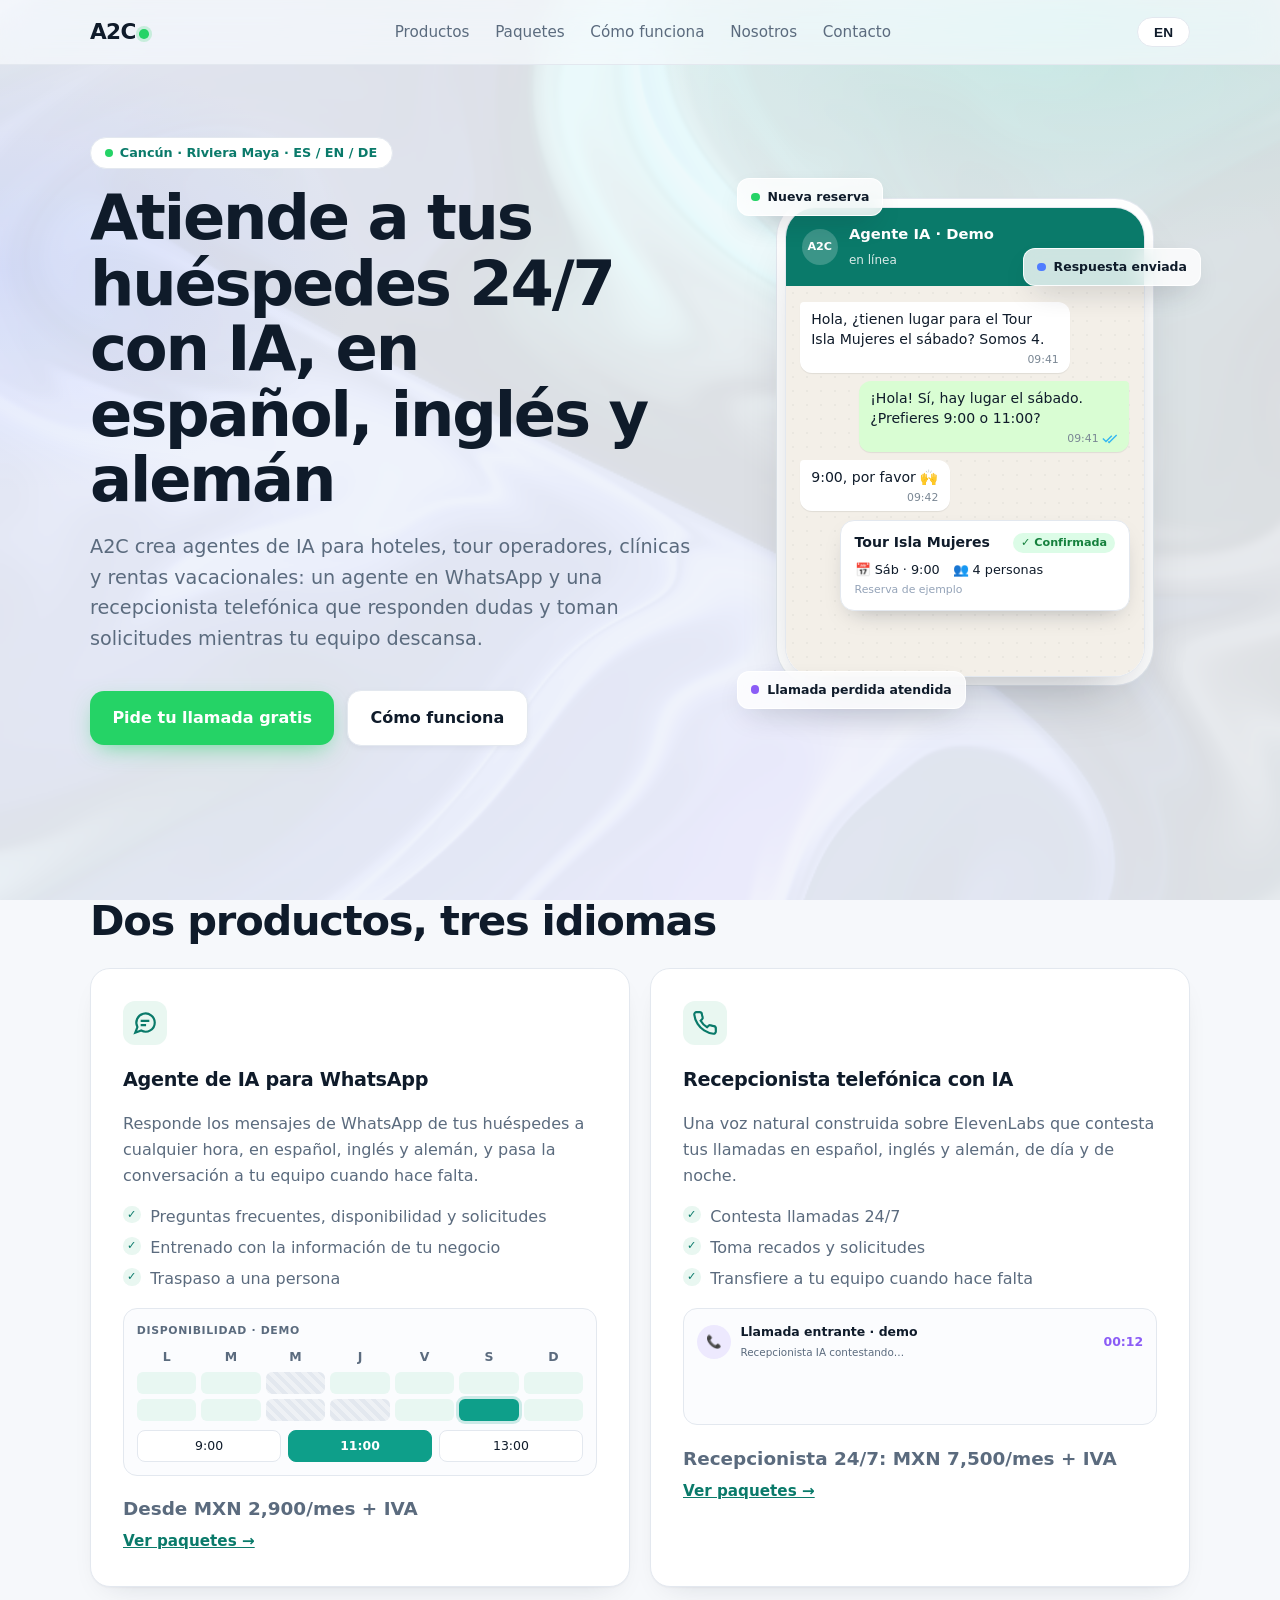
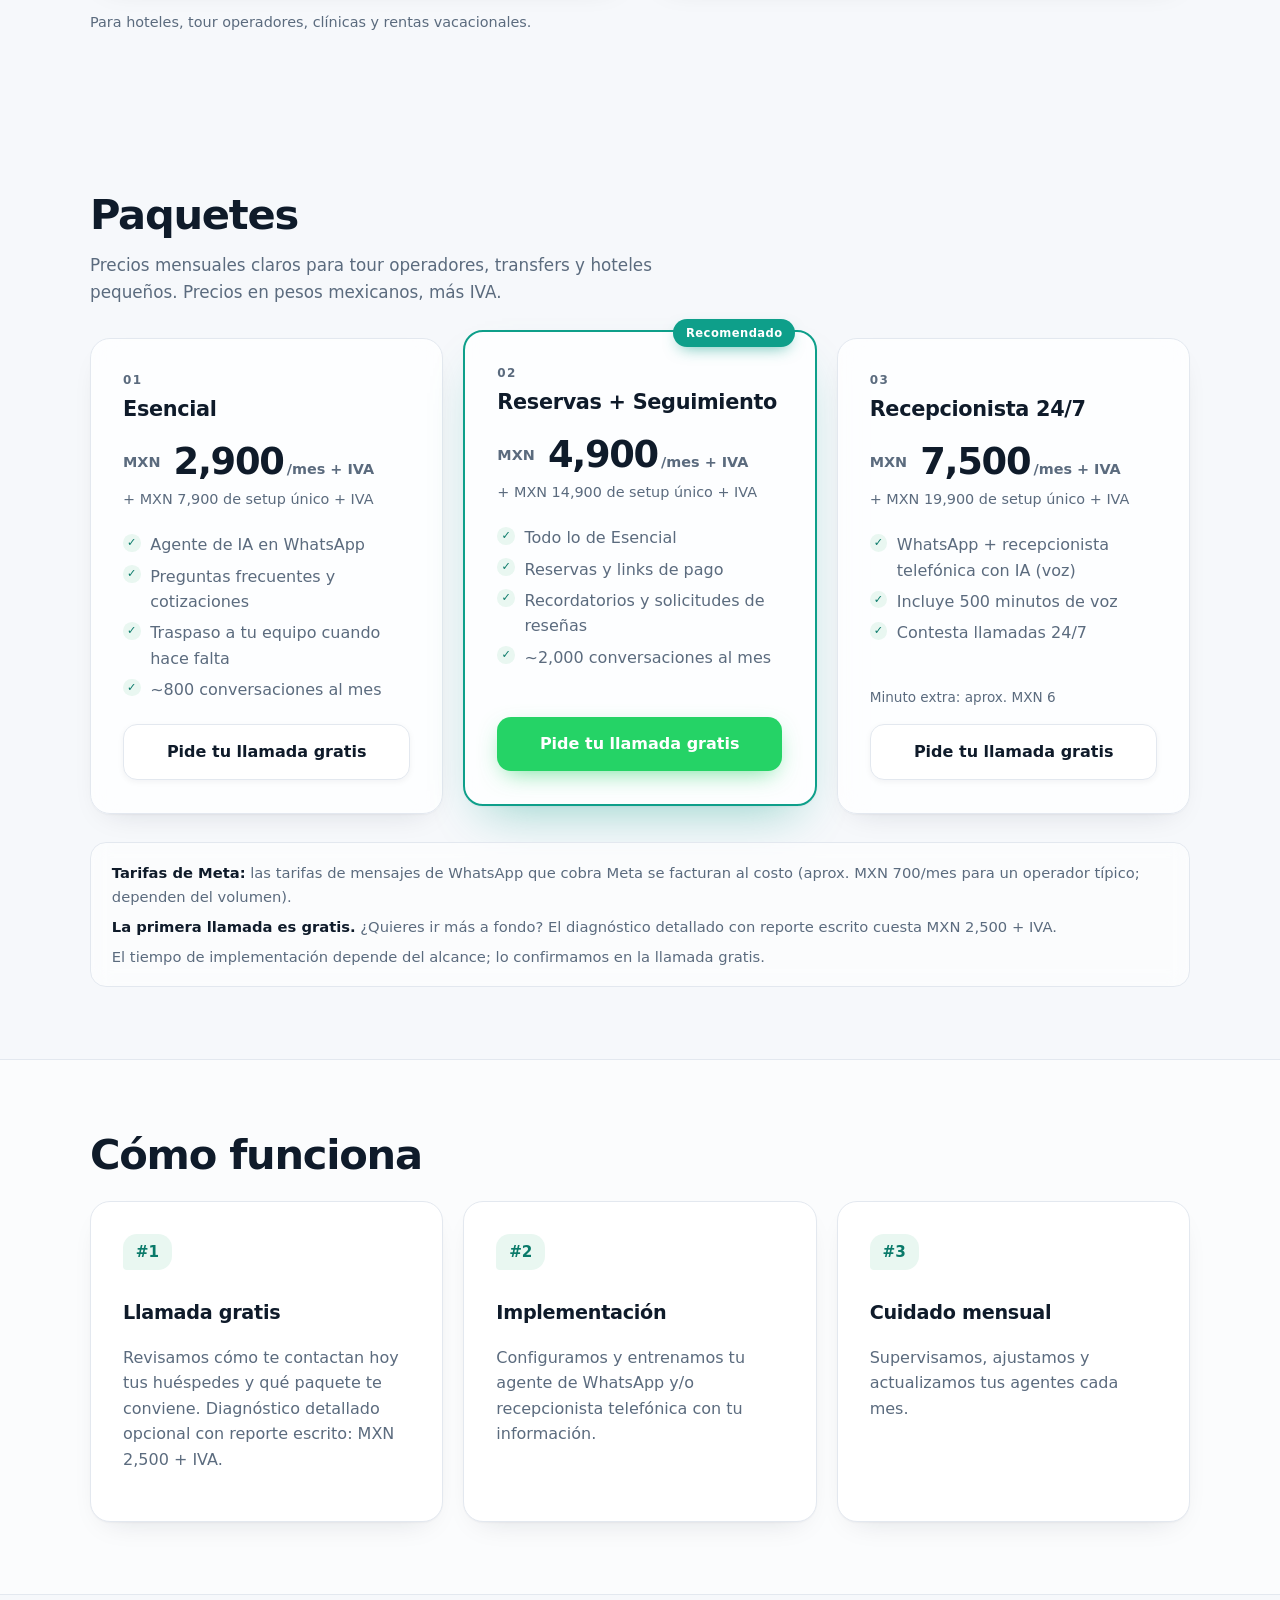
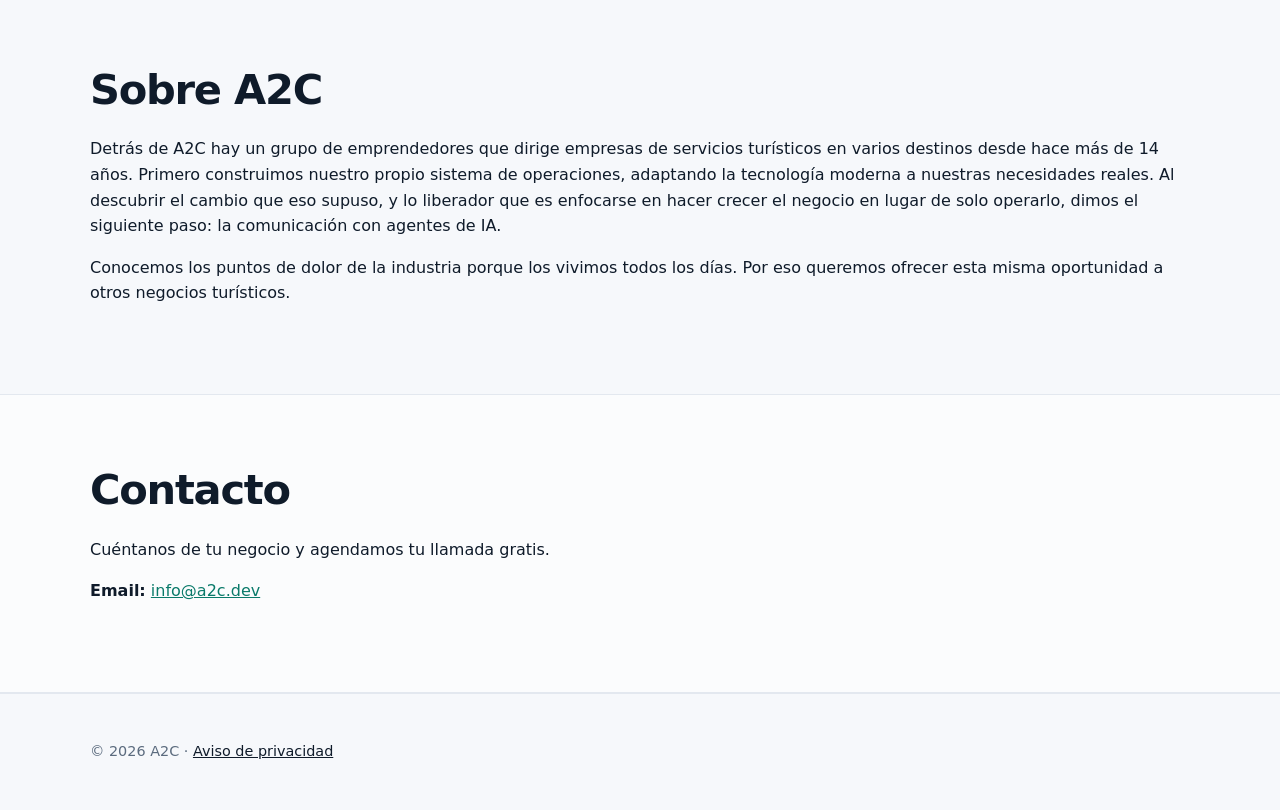
==== index.html @ cea0d5d2 "Add packages & pricing (ES/EN): Esencial, Reservas + Seguimiento (recommended), Recepcionista 24/7; " ====
<!doctype html>
<html lang="es">
<head>
<meta charset="utf-8">
<meta name="viewport" content="width=device-width,initial-scale=1">
<title>A2C · Agentes de IA para turismo en Cancún y la Riviera Maya</title>
<meta name="title-es" content="A2C · Agentes de IA para turismo en Cancún y la Riviera Maya">
<meta name="title-en" content="A2C · AI agents for tourism in Cancún and the Riviera Maya">
<meta name="description" content="A2C ayuda a hoteles, tour operadores, clínicas y rentas en Cancún y la Riviera Maya a atender a sus huéspedes 24/7 con un agente de IA en WhatsApp y una recepcionista telefónica con IA, en español, inglés y alemán.">
<!-- Dominio final: a2c.dev -->
<link rel="canonical" href="https://a2c.dev/">
<!-- hreflang: el sitio es una sola URL con cambio de idioma por JS. Si en el futuro se crean URLs separadas (p. ej. /en/), añadir:
<link rel="alternate" hreflang="es-MX" href="https://a2c.dev/">
<link rel="alternate" hreflang="en" href="https://a2c.dev/en/">
<link rel="alternate" hreflang="x-default" href="https://a2c.dev/"> -->
<link rel="icon" href="favicon.svg" type="image/svg+xml">
<meta name="theme-color" content="#f6f8fb">
<meta property="og:type" content="website">
<meta property="og:site_name" content="A2C">
<meta property="og:locale" content="es_MX"><meta property="og:locale:alternate" content="en_US">
<meta property="og:title" content="A2C · Agentes de IA para turismo en Cancún y la Riviera Maya">
<meta property="og:description" content="Atiende a tus huéspedes 24/7 por WhatsApp y teléfono con IA, en español, inglés y alemán.">
<meta property="og:url" content="https://a2c.dev/">
<meta name="twitter:card" content="summary">
<meta name="twitter:title" content="A2C · Agentes de IA para turismo">
<meta name="twitter:description" content="Agente de IA en WhatsApp y recepcionista telefónica con IA para turismo en Cancún y la Riviera Maya.">
<link rel="stylesheet" href="style.css">
<script src="fx.js" defer></script>
<script src="i18n.js" defer></script>
<script type="application/ld+json">
{"@context":"https://schema.org","@type":"ProfessionalService","name":"A2C","url":"https://a2c.dev/","description":"Agencia de IA: agente de WhatsApp con IA y recepcionista telefónica con IA para negocios turísticos.","areaServed":[{"@type":"Place","name":"Cancún"},{"@type":"Place","name":"Riviera Maya"}],"availableLanguage":["es","en","de"],"email":"info@a2c.dev","makesOffer":[{"@type":"Offer","name":"Esencial","description":"Agente de IA en WhatsApp: preguntas frecuentes, cotizaciones, traspaso a tu equipo, ~800 conversaciones/mes.","priceCurrency":"MXN","price":2900,"priceSpecification":[{"@type":"UnitPriceSpecification","price":2900,"priceCurrency":"MXN","unitCode":"MON","referenceQuantity":{"@type":"QuantitativeValue","value":1,"unitCode":"MON"},"valueAddedTaxIncluded":false},{"@type":"UnitPriceSpecification","name":"Setup","price":7900,"priceCurrency":"MXN","valueAddedTaxIncluded":false}],"itemOffered":{"@type":"Service","name":"Esencial"}},{"@type":"Offer","name":"Reservas + Seguimiento","description":"Todo lo de Esencial + reservas, links de pago, recordatorios y solicitudes de reseñas, ~2,000 conversaciones/mes.","priceCurrency":"MXN","price":4900,"priceSpecification":[{"@type":"UnitPriceSpecification","price":4900,"priceCurrency":"MXN","unitCode":"MON","referenceQuantity":{"@type":"QuantitativeValue","value":1,"unitCode":"MON"},"valueAddedTaxIncluded":false},{"@type":"UnitPriceSpecification","name":"Setup","price":14900,"priceCurrency":"MXN","valueAddedTaxIncluded":false}],"itemOffered":{"@type":"Service","name":"Reservas + Seguimiento"}},{"@type":"Offer","name":"Recepcionista 24/7","description":"WhatsApp + recepcionista telefónica con IA, incluye 500 minutos de voz (minuto extra aprox. MXN 6).","priceCurrency":"MXN","price":7500,"priceSpecification":[{"@type":"UnitPriceSpecification","price":7500,"priceCurrency":"MXN","unitCode":"MON","referenceQuantity":{"@type":"QuantitativeValue","value":1,"unitCode":"MON"},"valueAddedTaxIncluded":false},{"@type":"UnitPriceSpecification","name":"Setup","price":19900,"priceCurrency":"MXN","valueAddedTaxIncluded":false}],"itemOffered":{"@type":"Service","name":"Recepcionista 24/7"}},{"@type":"Offer","name":"Llamada inicial","price":0,"priceCurrency":"MXN","itemOffered":{"@type":"Service","name":"Primera llamada gratis"}},{"@type":"Offer","name":"Diagnóstico detallado","price":2500,"priceCurrency":"MXN","priceSpecification":{"@type":"PriceSpecification","price":2500,"priceCurrency":"MXN","valueAddedTaxIncluded":false},"itemOffered":{"@type":"Service","name":"Diagnóstico con reporte escrito"}}]}
</script>
</head>
<body>
<canvas id="bg" aria-hidden="true"></canvas><div class="bg-fallback" aria-hidden="true"></div>
<a class="skip" href="#main" data-es data-en="Skip to content">Saltar al contenido</a>
<header><div class="w nav">
<a class="logo" href="#top" aria-label="A2C">A2C</a>
<nav class="links" aria-label="Principal">
<a href="#productos" data-es data-en="Products">Productos</a><a href="#paquetes" data-es data-en="Packages">Paquetes</a><a href="#como" data-es data-en="How it works">Cómo funciona</a><a href="#nosotros" data-es data-en="About">Nosotros</a><a href="#contacto" data-es data-en="Contact">Contacto</a>
</nav>
<button id="lang" class="lang" type="button" aria-label="Switch to English">EN</button>
</div></header>
<main id="main">
<section class="hero" id="top"><div class="w hero-grid"><div class="hero-copy">
<span class="tag" data-es data-en="Cancún · Riviera Maya · ES / EN / DE">Cancún · Riviera Maya · ES / EN / DE</span>
<h1 class="split" data-es data-en="Answer your guests 24/7 with AI, in Spanish, English and German">Atiende a tus huéspedes 24/7 con IA, en español, inglés y alemán</h1>
<p class="lead blur-in" data-es data-en="A2C builds AI agents for hotels, tour operators, clinics and vacation rentals: a WhatsApp agent and a phone receptionist that answer questions and take requests while your team rests.">A2C crea agentes de IA para hoteles, tour operadores, clínicas y rentas vacacionales: un agente en WhatsApp y una recepcionista telefónica que responden dudas y toman solicitudes mientras tu equipo descansa.</p>
<a class="btn magnetic" href="mailto:info@a2c.dev?subject=Llamada%20gratis%20%E2%80%93%20A2C" data-es-href="mailto:info@a2c.dev?subject=Llamada%20gratis%20%E2%80%93%20A2C" data-en-href="mailto:info@a2c.dev?subject=Free%20call%20%E2%80%93%20A2C"><span data-es data-en="Book your free call">Pide tu llamada gratis</span></a>
<a class="btn o" href="#como" data-es data-en="How it works">Cómo funciona</a>
</div><div class="demo-wrap" aria-hidden="true">
<div class="phone"><div class="ph-top"><span class="av">A2C</span><div><b><span data-es data-en="AI agent · Demo">Agente IA · Demo</span></b><small><span data-es data-en="online">en línea</span></small></div></div>
<div class="thread" id="thread">
<div class="msg in m1"><span data-es data-en="Hi, do you have space on the Tour Isla Mujeres on Saturday? We're 4.">Hola, ¿tienen lugar para el Tour Isla Mujeres el sábado? Somos 4.</span><i>09:41</i></div>
<div class="typing m2"><span></span><span></span><span></span></div>
<div class="msg out m3"><span data-es data-en="Hi! Yes, Saturday is available. Would you prefer 9:00 or 11:00?">¡Hola! Sí, hay lugar el sábado. ¿Prefieres 9:00 o 11:00?</span><i>09:41 <svg class="tk" viewBox="0 0 18 12" aria-hidden="true"><path d="M1 6l3.5 3.5L11 3M7 9.5L8 10.5 16.5 2" fill="none" stroke="currentColor" stroke-width="1.6"/></svg></i></div>
<div class="msg in m4"><span data-es data-en="9:00, please 🙌">9:00, por favor 🙌</span><i>09:42</i></div>
<div class="typing m5"><span></span><span></span><span></span></div>
<div class="bk m6"><div class="bk-h"><b>Tour Isla Mujeres</b><span class="ok">✓ <span data-es data-en="Confirmed">Confirmada</span></span></div>
<div class="bk-r"><span>📅 <span data-es data-en="Sat · 9:00">Sáb · 9:00</span></span><span>👥 <span data-es data-en="4 people">4 personas</span></span></div><small><span data-es data-en="Example booking">Reserva de ejemplo</span></small></div>
</div></div>
<div class="toast t1"><span class="dot g"></span><span data-es data-en="New booking">Nueva reserva</span></div>
<div class="toast t2"><span class="dot b"></span><span data-es data-en="Reply sent">Respuesta enviada</span></div>
<div class="toast t3"><span class="dot v"></span><span data-es data-en="Missed call answered">Llamada perdida atendida</span></div>
</div></div></section>

<section id="productos"><div class="w">
<h2 data-es data-en="Two products, three languages">Dos productos, tres idiomas</h2>
<div class="grid g2">
<article class="card reveal">
<svg class="ic" viewBox="0 0 24 24" fill="none" stroke="currentColor" stroke-width="2" aria-hidden="true"><path d="M21 11.5a8.4 8.4 0 0 1-12.5 7.4L3 21l2-5.3A8.5 8.5 0 1 1 21 11.5z"/><path d="M8 10h8M8 14h5"/></svg>
<h3 data-es data-en="AI agent for WhatsApp">Agente de IA para WhatsApp</h3>
<p data-es data-en="Replies to your guests' WhatsApp messages at any hour, in Spanish, English and German, and hands the conversation to your team when needed.">Responde los mensajes de WhatsApp de tus huéspedes a cualquier hora, en español, inglés y alemán, y pasa la conversación a tu equipo cuando hace falta.</p>
<ul class="chk"><li data-es data-en="Frequent questions, availability and requests">Preguntas frecuentes, disponibilidad y solicitudes</li><li data-es data-en="Trained on your business information">Entrenado con la información de tu negocio</li><li data-es data-en="Hand-off to a human">Traspaso a una persona</li></ul>
<div class="mock slots" aria-hidden="true"><div class="mock-h"><span data-es data-en="Availability · demo">Disponibilidad · demo</span></div><div class="days"><span data-es data-en="M">L</span><span data-es data-en="T">M</span><span data-es data-en="W">M</span><span data-es data-en="T">J</span><span data-es data-en="F">V</span><span data-es data-en="S">S</span><span data-es data-en="S">D</span></div><div class="cells"><span class="c"></span><span class="c"></span><span class="c full"></span><span class="c"></span><span class="c"></span><span class="c"></span><span class="c"></span><span class="c"></span><span class="c"></span><span class="c full"></span><span class="c full"></span><span class="c"></span><span class="c pick"></span><span class="c"></span></div><div class="times"><span>9:00</span><span class="pick">11:00</span><span>13:00</span></div></div><p class="price"><span data-es data-en="From MXN 2,900/month + IVA">Desde MXN 2,900/mes + IVA</span></p><p class="quote"><a href="#paquetes"><span data-es data-en="See packages →">Ver paquetes →</span></a></p>
</article>
<article class="card reveal">
<svg class="ic" viewBox="0 0 24 24" fill="none" stroke="currentColor" stroke-width="2" aria-hidden="true"><path d="M22 16.9v3a2 2 0 0 1-2.2 2 19.8 19.8 0 0 1-8.6-3.1 19.5 19.5 0 0 1-6-6A19.8 19.8 0 0 1 2.1 4.2 2 2 0 0 1 4.1 2h3a2 2 0 0 1 2 1.7c.1 1 .4 1.9.7 2.8a2 2 0 0 1-.5 2.1L8 9.9a16 16 0 0 0 6 6l1.3-1.3a2 2 0 0 1 2.1-.4c.9.3 1.8.6 2.8.7a2 2 0 0 1 1.7 2z"/></svg>
<h3 data-es data-en="AI phone receptionist">Recepcionista telefónica con IA</h3>
<p data-es data-en="A natural voice built on ElevenLabs that answers your calls in Spanish, English and German, day and night.">Una voz natural construida sobre ElevenLabs que contesta tus llamadas en español, inglés y alemán, de día y de noche.</p>
<ul class="chk"><li data-es data-en="Answers calls 24/7">Contesta llamadas 24/7</li><li data-es data-en="Takes messages and requests">Toma recados y solicitudes</li><li data-es data-en="Transfers to your team when needed">Transfiere a tu equipo cuando hace falta</li></ul>
<div class="mock call" aria-hidden="true"><div class="call-h"><span class="ring">📞</span><div><b><span data-es data-en="Incoming call · demo">Llamada entrante · demo</span></b><small><span data-es data-en="AI receptionist answering…">Recepcionista IA contestando…</span></small></div><span class="live">00:12</span></div><div class="wave"><i style="--d:0"></i><i style="--d:1"></i><i style="--d:2"></i><i style="--d:3"></i><i style="--d:4"></i><i style="--d:5"></i><i style="--d:6"></i><i style="--d:7"></i><i style="--d:8"></i><i style="--d:9"></i><i style="--d:10"></i><i style="--d:11"></i><i style="--d:12"></i><i style="--d:13"></i><i style="--d:14"></i><i style="--d:15"></i><i style="--d:16"></i><i style="--d:17"></i><i style="--d:18"></i><i style="--d:19"></i><i style="--d:20"></i><i style="--d:21"></i><i style="--d:22"></i><i style="--d:23"></i><i style="--d:24"></i><i style="--d:25"></i><i style="--d:26"></i><i style="--d:27"></i></div></div><p class="price"><span data-es data-en="Recepcionista 24/7: MXN 7,500/month + IVA">Recepcionista 24/7: MXN 7,500/mes + IVA</span></p><p class="quote"><a href="#paquetes"><span data-es data-en="See packages →">Ver paquetes →</span></a></p>
</article>
</div>
<p class="note" data-es data-en="For hotels, tour operators, clinics and vacation rentals.">Para hoteles, tour operadores, clínicas y rentas vacacionales.</p>
</div></section>

<section id="paquetes"><div class="w">
<h2 data-es data-en="Packages">Paquetes</h2>
<p class="lead sm" data-es data-en="Clear monthly prices for tour operators, transfers and small hotels. Prices in Mexican pesos, plus IVA.">Precios mensuales claros para tour operadores, transfers y hoteles pequeños. Precios en pesos mexicanos, más IVA.</p>
<div class="grid g3 pkgs">
<article class="card pkg reveal">
<p class="pkg-n">01</p><h3 data-es data-en="Esencial">Esencial</h3>
<p class="amt"><span class="cur">MXN</span> 2,900<small data-es data-en="/month + IVA">/mes + IVA</small></p>
<p class="setup"><span data-es data-en="+ MXN 7,900 one-time setup + IVA">+ MXN 7,900 de setup único + IVA</span></p>
<ul class="chk"><li data-es data-en="WhatsApp AI agent">Agente de IA en WhatsApp</li><li data-es data-en="FAQs and quotes">Preguntas frecuentes y cotizaciones</li><li data-es data-en="Hand-off to your staff when needed">Traspaso a tu equipo cuando hace falta</li><li data-es data-en="~800 conversations per month">~800 conversaciones al mes</li></ul>
<a class="btn o pkg-cta" href="mailto:info@a2c.dev?subject=Llamada%20gratis%20%E2%80%93%20A2C" data-es-href="mailto:info@a2c.dev?subject=Llamada%20gratis%20%E2%80%93%20A2C" data-en-href="mailto:info@a2c.dev?subject=Free%20call%20%E2%80%93%20A2C"><span data-es data-en="Book your free call">Pide tu llamada gratis</span></a>
</article>
<article class="card pkg reveal rec"><span class="rec-badge" data-es data-en="Recommended">Recomendado</span>
<p class="pkg-n">02</p><h3 data-es data-en="Reservas + Seguimiento">Reservas + Seguimiento</h3>
<p class="amt"><span class="cur">MXN</span> 4,900<small data-es data-en="/month + IVA">/mes + IVA</small></p>
<p class="setup"><span data-es data-en="+ MXN 14,900 one-time setup + IVA">+ MXN 14,900 de setup único + IVA</span></p>
<ul class="chk"><li data-es data-en="Everything in Esencial">Todo lo de Esencial</li><li data-es data-en="Bookings and payment links">Reservas y links de pago</li><li data-es data-en="Reminders and review requests">Recordatorios y solicitudes de reseñas</li><li data-es data-en="~2,000 conversations per month">~2,000 conversaciones al mes</li></ul>
<a class="btn pkg-cta" href="mailto:info@a2c.dev?subject=Llamada%20gratis%20%E2%80%93%20A2C" data-es-href="mailto:info@a2c.dev?subject=Llamada%20gratis%20%E2%80%93%20A2C" data-en-href="mailto:info@a2c.dev?subject=Free%20call%20%E2%80%93%20A2C"><span data-es data-en="Book your free call">Pide tu llamada gratis</span></a>
</article>
<article class="card pkg reveal">
<p class="pkg-n">03</p><h3 data-es data-en="Recepcionista 24/7">Recepcionista 24/7</h3>
<p class="amt"><span class="cur">MXN</span> 7,500<small data-es data-en="/month + IVA">/mes + IVA</small></p>
<p class="setup"><span data-es data-en="+ MXN 19,900 one-time setup + IVA">+ MXN 19,900 de setup único + IVA</span></p>
<ul class="chk"><li data-es data-en="WhatsApp + AI phone receptionist (voice)">WhatsApp + recepcionista telefónica con IA (voz)</li><li data-es data-en="500 voice minutes included">Incluye 500 minutos de voz</li><li data-es data-en="Answers calls 24/7">Contesta llamadas 24/7</li></ul><p class="pkg-extra" data-es data-en="Extra minutes: approx. MXN 6/min">Minuto extra: aprox. MXN 6</p>
<a class="btn o pkg-cta" href="mailto:info@a2c.dev?subject=Llamada%20gratis%20%E2%80%93%20A2C" data-es-href="mailto:info@a2c.dev?subject=Llamada%20gratis%20%E2%80%93%20A2C" data-en-href="mailto:info@a2c.dev?subject=Free%20call%20%E2%80%93%20A2C"><span data-es data-en="Book your free call">Pide tu llamada gratis</span></a>
</article>
</div>
<div class="pkg-notes">
<p data-es data-en="&lt;strong&gt;Meta fees:&lt;/strong&gt; WhatsApp message fees charged by Meta are billed to you at cost (approx. MXN 700/month for a typical operator; depends on volume)."><strong>Tarifas de Meta:</strong> las tarifas de mensajes de WhatsApp que cobra Meta se facturan al costo (aprox. MXN 700/mes para un operador típico; dependen del volumen).</p>
<p data-es data-en="&lt;strong&gt;Your first call is free.&lt;/strong&gt; Want to go deeper? Our in-depth diagnosis with a written report costs MXN 2,500 + IVA."><strong>La primera llamada es gratis.</strong> ¿Quieres ir más a fondo? El diagnóstico detallado con reporte escrito cuesta MXN 2,500 + IVA.</p>
<p data-es data-en="Setup time depends on scope; we confirm it on the free call.">El tiempo de implementación depende del alcance; lo confirmamos en la llamada gratis.</p>
</div>
</div></section>

<section id="como" class="alt"><div class="w">
<h2 data-es data-en="How it works">Cómo funciona</h2>
<div class="grid g3">
<div class="card step reveal"><div class="num">1</div><div><h3 data-es data-en="Free call">Llamada gratis</h3><p data-es data-en="We review how your guests contact you today and which package fits. Optional in-depth diagnosis with a written report: MXN 2,500 + IVA.">Revisamos cómo te contactan hoy tus huéspedes y qué paquete te conviene. Diagnóstico detallado opcional con reporte escrito: MXN 2,500 + IVA.</p></div></div>
<div class="card step reveal"><div class="num">2</div><div><h3 data-es data-en="Setup">Implementación</h3><p data-es data-en="We configure and train your WhatsApp agent and/or phone receptionist with your information.">Configuramos y entrenamos tu agente de WhatsApp y/o recepcionista telefónica con tu información.</p></div></div>
<div class="card step reveal"><div class="num">3</div><div><h3 data-es data-en="Monthly care">Cuidado mensual</h3><p data-es data-en="We monitor, adjust and update your agents every month.">Supervisamos, ajustamos y actualizamos tus agentes cada mes.</p></div></div>
</div></div></section>

<section id="nosotros"><div class="w">
<h2 data-es data-en="About A2C">Sobre A2C</h2>
<p data-es data-en="A2C is run by a group of entrepreneurs who have been running multi-destination tourism service companies for more than 14 years. We first built our own operations system, adapting modern technology to our real needs. Once we saw what a game changer it was, and how liberating it is to focus on growing the business instead of just running it, we took the next step into agentic communication.">Detrás de A2C hay un grupo de emprendedores que dirige empresas de servicios turísticos en varios destinos desde hace más de 14 años. Primero construimos nuestro propio sistema de operaciones, adaptando la tecnología moderna a nuestras necesidades reales. Al descubrir el cambio que eso supuso, y lo liberador que es enfocarse en hacer crecer el negocio en lugar de solo operarlo, dimos el siguiente paso: la comunicación con agentes de IA.</p>
<p data-es data-en="We know the industry's pain points because we live them every day. That's why we want to give others in tourism the same opportunity.">Conocemos los puntos de dolor de la industria porque los vivimos todos los días. Por eso queremos ofrecer esta misma oportunidad a otros negocios turísticos.</p>
</div></section>

<section id="contacto" class="alt"><div class="w">
<h2 data-es data-en="Contact">Contacto</h2>
<p data-es data-en="Tell us about your business and we'll schedule your free call.">Cuéntanos de tu negocio y agendamos tu llamada gratis.</p>
<p><strong>Email:</strong> <a href="mailto:info@a2c.dev">info@a2c.dev</a></p>
</div></section>
</main>
<footer><div class="w">
<p>© 2026 A2C · <a href="aviso-de-privacidad.html" data-es data-en="Privacy notice">Aviso de privacidad</a></p>
</div></footer>
</body></html>
---- style.css ----
:root{--bg:#f6f8fb;--t:#0f1b2a;--m:#5b6b7e;--p:#0e9f8a;--pd:#0a7a6a;--wa:#25d366;--b:#4f7cff;--v:#8b5cf6;--line:#e3e8ef;--card:#fff;--chat:#e9f7f1}
*{box-sizing:border-box}html{scroll-behavior:smooth;background:var(--bg)}
body{margin:0;font-family:"Inter",ui-sans-serif,system-ui,-apple-system,"Segoe UI",Roboto,sans-serif;color:var(--t);line-height:1.6;-webkit-font-smoothing:antialiased}
a{color:var(--pd)}img,svg{max-width:100%}
#bg{position:fixed;inset:0;width:100%;height:100%;z-index:-2;pointer-events:none;opacity:.13}
.bg-fallback{position:fixed;inset:0;z-index:-3;pointer-events:none;background:radial-gradient(50% 40% at 85% 0,#d9f5ee,transparent 70%),radial-gradient(40% 35% at 0 30%,#e4ebff,transparent 70%),var(--bg)}
.skip{position:absolute;left:-999px}.skip:focus{left:1rem;top:1rem;background:#fff;padding:.5rem;z-index:9}
.w{max-width:1140px;margin:0 auto;padding:0 1.25rem}
header{position:sticky;top:0;z-index:5;background:rgba(246,248,251,.75);backdrop-filter:blur(14px) saturate(160%);-webkit-backdrop-filter:blur(14px) saturate(160%);border-bottom:1px solid var(--line)}
.nav{display:flex;align-items:center;justify-content:space-between;gap:1rem;height:64px}
.logo{font-weight:800;font-size:1.35rem;text-decoration:none;letter-spacing:-.03em;color:var(--t)}.logo::after{content:"";display:inline-block;width:.45em;height:.45em;margin-left:.15em;border-radius:50%;background:var(--wa);box-shadow:0 0 0 3px rgba(37,211,102,.2)}
.links{display:none;gap:1.6rem}.links a{text-decoration:none;color:var(--m);font-size:.95rem}.links a:hover{color:var(--t)}
.lang{border:1px solid var(--line);background:#fff;color:var(--t);font-weight:600;border-radius:999px;padding:.4rem 1rem;cursor:pointer;font-size:.85rem}.lang:hover{border-color:var(--p)}
.lang:focus-visible,.btn:focus-visible,a:focus-visible{outline:2px solid var(--b);outline-offset:3px}
.hero{padding:3rem 0 3.5rem}
.hero-grid{display:grid;gap:2.5rem;align-items:center}
h1{font-size:clamp(2.1rem,6.5vw,3.9rem);line-height:1.05;letter-spacing:-.035em;font-weight:750;margin:1rem 0 1.1rem}
h2{font-size:clamp(1.7rem,4.5vw,2.6rem);letter-spacing:-.03em;line-height:1.1;margin:0 0 1.5rem}
.lead{font-size:clamp(1.05rem,2.2vw,1.2rem);color:var(--m);max-width:36em;margin-bottom:1.8rem}
.tag{display:inline-flex;align-items:center;gap:.4rem;background:#fff;border:1px solid var(--line);border-radius:999px;padding:.3rem .9rem;font-size:.8rem;color:var(--pd);font-weight:600}
.tag::before{content:"";width:.5rem;height:.5rem;border-radius:50%;background:var(--wa);animation:pulse 2s infinite}
@keyframes pulse{50%{box-shadow:0 0 0 5px rgba(37,211,102,.15)}}
.btn{display:inline-flex;align-items:center;gap:.55rem;color:#fff;text-decoration:none;font-weight:700;padding:.9rem 1.4rem;border-radius:14px;margin:.4rem .5rem 0 0;background:var(--wa);box-shadow:0 8px 24px -8px rgba(37,211,102,.7);transition:box-shadow .3s,transform .2s;will-change:transform}
.btn:hover{box-shadow:0 12px 32px -6px rgba(37,211,102,.85)}
.btn.o{background:#fff;color:var(--t);border:1px solid var(--line);box-shadow:0 2px 6px rgba(15,27,42,.05)}
section{padding:4.5rem 0}#como,#contacto{background:rgba(255,255,255,.6);border-block:1px solid var(--line)}
.grid{display:grid;gap:1.25rem}
.card{position:relative;background:var(--card);border:1px solid var(--line);border-radius:20px;padding:1.6rem;box-shadow:0 1px 2px rgba(15,27,42,.04),0 12px 32px -18px rgba(15,27,42,.18)}
.card h3{margin:.75rem 0 .4rem;font-size:1.2rem;letter-spacing:-.015em}.card p,.card li{color:var(--m)}
.ic{width:44px;height:44px;color:var(--pd);padding:9px;border-radius:12px;background:var(--chat)}
.price{font-weight:700;color:var(--t);font-size:1.15rem;margin-bottom:0}
ul.chk{padding-left:0;list-style:none}ul.chk li{padding-left:1.7rem;position:relative;margin:.35rem 0}
ul.chk li::before{content:"✓";position:absolute;left:0;top:.15em;width:1.1rem;height:1.1rem;border-radius:50%;background:var(--chat);color:var(--pd);font-size:.7rem;font-weight:800;display:grid;place-items:center}
.ph{background:#fff4d6;color:#8a5a00;padding:0 .3rem;border-radius:5px}
.step{display:flex;gap:1rem}
.num{flex:0 0 auto;align-self:flex-start;padding:.35rem .8rem;border-radius:14px 14px 14px 4px;background:var(--chat);color:var(--pd);font-weight:800;font-size:.95rem}
.num::before{content:"#"}
footer{border-top:1px solid var(--line);color:var(--m);padding:2rem 0;font-size:.9rem}footer a{color:var(--t)}
.note{font-size:.9rem;color:var(--m);margin-top:1.5rem}strong{color:var(--t)}
/* demo chat */
.demo-wrap{position:relative;max-width:360px;width:100%;margin:0 auto;padding:1rem 0}
.phone{background:#fff;border:1px solid var(--line);border-radius:30px;box-shadow:0 30px 60px -25px rgba(15,27,42,.35),0 0 0 8px #fff,0 0 0 9px var(--line);overflow:hidden}
.ph-top{display:flex;gap:.7rem;align-items:center;padding:.9rem 1rem;background:var(--pd);color:#fff}
.ph-top b{display:block;font-size:.92rem}.ph-top small{opacity:.85;font-size:.75rem}
.av{width:36px;height:36px;border-radius:50%;background:rgba(255,255,255,.2);display:grid;place-items:center;font-size:.7rem;font-weight:800}
.thread{padding:1rem .9rem 1.1rem;min-height:390px;display:flex;flex-direction:column;gap:.55rem;background:#f3efe8 radial-gradient(rgba(0,0,0,.035) 1px,transparent 1px) 0 0/14px 14px;font-size:.88rem;line-height:1.4}
.msg{max-width:82%;padding:.5rem .7rem .35rem;border-radius:12px;box-shadow:0 1px 1px rgba(0,0,0,.08)}
.msg i{display:flex;justify-content:flex-end;align-items:center;gap:.2rem;font-style:normal;font-size:.68rem;color:#7a8794;margin-top:.15rem}
.msg.in{background:#fff;align-self:flex-start;border-top-left-radius:4px}
.msg.out{background:#d9fdd3;align-self:flex-end;border-top-right-radius:4px}
.tk{width:16px;height:11px;color:#34b7f1}
.typing{align-self:flex-end;background:#d9fdd3;border-radius:12px;padding:.6rem .75rem;display:flex;gap:4px}
.typing span{width:6px;height:6px;border-radius:50%;background:#6b8f7a;animation:dot 1s infinite}
.typing span:nth-child(2){animation-delay:.15s}.typing span:nth-child(3){animation-delay:.3s}
@keyframes dot{0%,60%,100%{transform:none;opacity:.5}30%{transform:translateY(-4px);opacity:1}}
.bk{align-self:flex-end;width:88%;background:#fff;border-radius:14px;padding:.75rem .85rem;border:1px solid var(--line);box-shadow:0 10px 24px -12px rgba(15,27,42,.35)}
.bk-h{display:flex;justify-content:space-between;align-items:center;gap:.5rem;margin-bottom:.45rem}
.ok{background:#dcfce7;color:#15803d;font-size:.7rem;font-weight:700;padding:.15rem .5rem;border-radius:999px;white-space:nowrap}
.bk-r{display:flex;flex-wrap:wrap;gap:.35rem .8rem;font-size:.8rem;color:var(--t)}.bk small{color:#94a3b8;font-size:.68rem}
.toast{position:absolute;display:flex;align-items:center;gap:.5rem;background:rgba(255,255,255,.8);backdrop-filter:blur(12px);-webkit-backdrop-filter:blur(12px);border:1px solid rgba(255,255,255,.9);box-shadow:0 12px 30px -12px rgba(15,27,42,.3);border-radius:12px;padding:.5rem .8rem;font-size:.78rem;font-weight:600;white-space:nowrap}
.t1{top:-.4rem;left:-.25rem}.t2{bottom:-.6rem;right:-.25rem}.t3{display:none}.demo-wrap{padding:1.6rem 0}
.dot{width:.55rem;height:.55rem;border-radius:50%}.dot.g{background:var(--wa)}.dot.b{background:var(--b)}.dot.v{background:var(--v)}
/* sequenced animation (JS adds .play; without JS/reduced motion everything is visible) */
.play .m1,.play .m2,.play .m3,.play .m4,.play .m5,.play .m6,.play .toast{opacity:0;animation:pop .45s cubic-bezier(.2,.8,.2,1.2) forwards}
.play .m1{animation-delay:.4s}.play .m2{animation:pop .3s 1.4s forwards,hide .2s 2.6s forwards}.play .m3{animation-delay:2.8s}
.play .m4{animation-delay:4.2s}.play .m5{animation:pop .3s 5.2s forwards,hide .2s 6.3s forwards}.play .m6{animation-delay:6.5s}
.play .t2{animation-delay:3.1s}.play .t1{animation-delay:7s}.play .t3{animation-delay:8s}
@keyframes pop{from{opacity:0;transform:translateY(10px) scale(.96)}to{opacity:1;transform:none}}
@keyframes hide{to{opacity:0;height:0;padding:0;margin:-.275rem 0}}
.typing{opacity:0;height:0;padding:0;margin:-.275rem 0;overflow:hidden}.play .typing{height:auto;padding:.6rem .75rem;margin:0}
/* mock widgets in product cards */
.mock{margin:1rem 0;border:1px solid var(--line);border-radius:14px;padding:.8rem;background:#fbfcfe;font-size:.78rem}
.mock-h{font-weight:700;color:var(--m);margin-bottom:.5rem;text-transform:uppercase;letter-spacing:.06em;font-size:.68rem}
.days,.cells{display:grid;grid-template-columns:repeat(7,1fr);gap:.3rem;text-align:center}.days{color:var(--m);font-weight:600;margin-bottom:.3rem}
.cells .c{height:22px;border-radius:6px;background:#e8f7f2}.cells .full{background:repeating-linear-gradient(45deg,#eef1f5 0 4px,#e3e8ef 4px 8px)}
.cells .pick{background:var(--p);box-shadow:0 0 0 3px rgba(14,159,138,.2);animation:pulse2 2.4s infinite}
@keyframes pulse2{50%{box-shadow:0 0 0 6px rgba(14,159,138,.08)}}
.times{display:flex;gap:.4rem;margin-top:.6rem}.times span{flex:1;text-align:center;border:1px solid var(--line);border-radius:8px;padding:.3rem;background:#fff}
.times .pick{background:var(--p);color:#fff;border-color:var(--p);font-weight:700}
.call-h{display:flex;align-items:center;gap:.6rem}.call-h b{display:block}.call-h small{color:var(--m)}
.ring{width:34px;height:34px;border-radius:50%;background:#ede9fe;display:grid;place-items:center;animation:pulse3 1.6s infinite}
@keyframes pulse3{50%{box-shadow:0 0 0 6px rgba(139,92,246,.12)}}
.live{margin-left:auto;font-variant-numeric:tabular-nums;color:var(--v);font-weight:700}
.wave{display:flex;align-items:center;gap:3px;height:40px;margin-top:.6rem}
.wave i{flex:1;border-radius:2px;background:linear-gradient(var(--v),var(--b));height:calc(20% + (var(--d)*37%) % 80%);animation:wv 1.1s ease-in-out infinite alternate;animation-delay:calc(var(--d)*-90ms)}
@keyframes wv{to{transform:scaleY(.35)}}
/* text animations */
.split .wd{display:inline-block;white-space:nowrap}
.split .ch{display:inline-block;opacity:0;filter:blur(8px);transform:translateY(.35em);animation:chIn .7s cubic-bezier(.2,.7,.2,1) forwards;animation-delay:calc(var(--i)*14ms)}
@keyframes chIn{to{opacity:1;filter:blur(0);transform:none}}
.blur-in{animation:chIn .9s .4s cubic-bezier(.2,.7,.2,1) both}
.js .reveal{opacity:0;transform:translateY(20px);transition:opacity .7s,transform .7s cubic-bezier(.2,.7,.2,1)}.js .reveal.in{opacity:1;transform:none}
@media(min-width:760px){.links{display:flex}.g2{grid-template-columns:1fr 1fr}.g3{grid-template-columns:repeat(3,1fr)}.step{flex-direction:column}.card{padding:2rem}}
@media(min-width:980px){.hero{padding:4.5rem 0 5rem}.hero-grid{grid-template-columns:1.15fr .85fr}.t1{top:-.2rem;left:-3rem}.t2{top:4.2rem;bottom:auto;right:-3.5rem}.t3{display:flex;bottom:-.4rem;left:-3rem}}
@media(prefers-reduced-motion:reduce){*,*::before,*::after{animation:none!important;transition:none!important}html{scroll-behavior:auto}.split .ch,.blur-in,.js .reveal{opacity:1!important;filter:none!important;transform:none!important}}
@supports not ((backdrop-filter:blur(1px)) or (-webkit-backdrop-filter:blur(1px))){header,.toast{background:#fff}}
.quote{margin:.35rem 0 0;font-size:.95rem}.quote a{font-weight:600}
/* packages / pricing */
.lead.sm{font-size:1.05rem;margin:-.6rem 0 2rem}
.pkgs{align-items:stretch}
.pkg{display:flex;flex-direction:column;background:rgba(255,255,255,.78);backdrop-filter:blur(14px) saturate(160%);-webkit-backdrop-filter:blur(14px) saturate(160%)}
.pkg h3{margin-top:.2rem;font-size:1.3rem}
.pkg-n{margin:0;font-size:.75rem;font-weight:800;letter-spacing:.12em;color:var(--pd)}
.card .amt,.amt{margin:.6rem 0 0;font-size:2.3rem;font-weight:800;letter-spacing:-.035em;line-height:1.1;color:var(--t)}
.amt .cur{font-size:.9rem;font-weight:700;color:var(--m);letter-spacing:0;vertical-align:.55em;margin-right:.1rem}
.amt small{font-size:.9rem;font-weight:600;color:var(--m);letter-spacing:0;margin-left:.2rem}
.setup{margin:.3rem 0 .4rem;font-size:.9rem;color:var(--m)}
.pkg ul.chk{flex:1;margin:.6rem 0 1rem}
.pkg-extra{font-size:.85rem;color:var(--m);margin:-.4rem 0 1rem}
.pkg .pkg-cta{justify-content:center;margin:0;width:100%}
.pkg.rec{border:2px solid var(--p);box-shadow:0 1px 2px rgba(15,27,42,.04),0 24px 48px -22px rgba(14,159,138,.45)}
.rec-badge{position:absolute;top:-.8rem;right:1.2rem;background:var(--p);color:#fff;font-size:.72rem;font-weight:700;letter-spacing:.04em;padding:.3rem .8rem;border-radius:999px;box-shadow:0 6px 16px -6px rgba(14,159,138,.7)}
.pkg-notes{margin-top:1.8rem;display:grid;gap:.4rem;font-size:.92rem;color:var(--m);background:rgba(255,255,255,.6);backdrop-filter:blur(10px);-webkit-backdrop-filter:blur(10px);border:1px solid var(--line);border-radius:16px;padding:1.1rem 1.3rem}
.pkg-notes p{margin:0}
@media(min-width:760px){.pkg.rec{transform:translateY(-8px)}.js .pkg.rec.reveal.in{transform:translateY(-8px)}}
section{scroll-margin-top:64px}
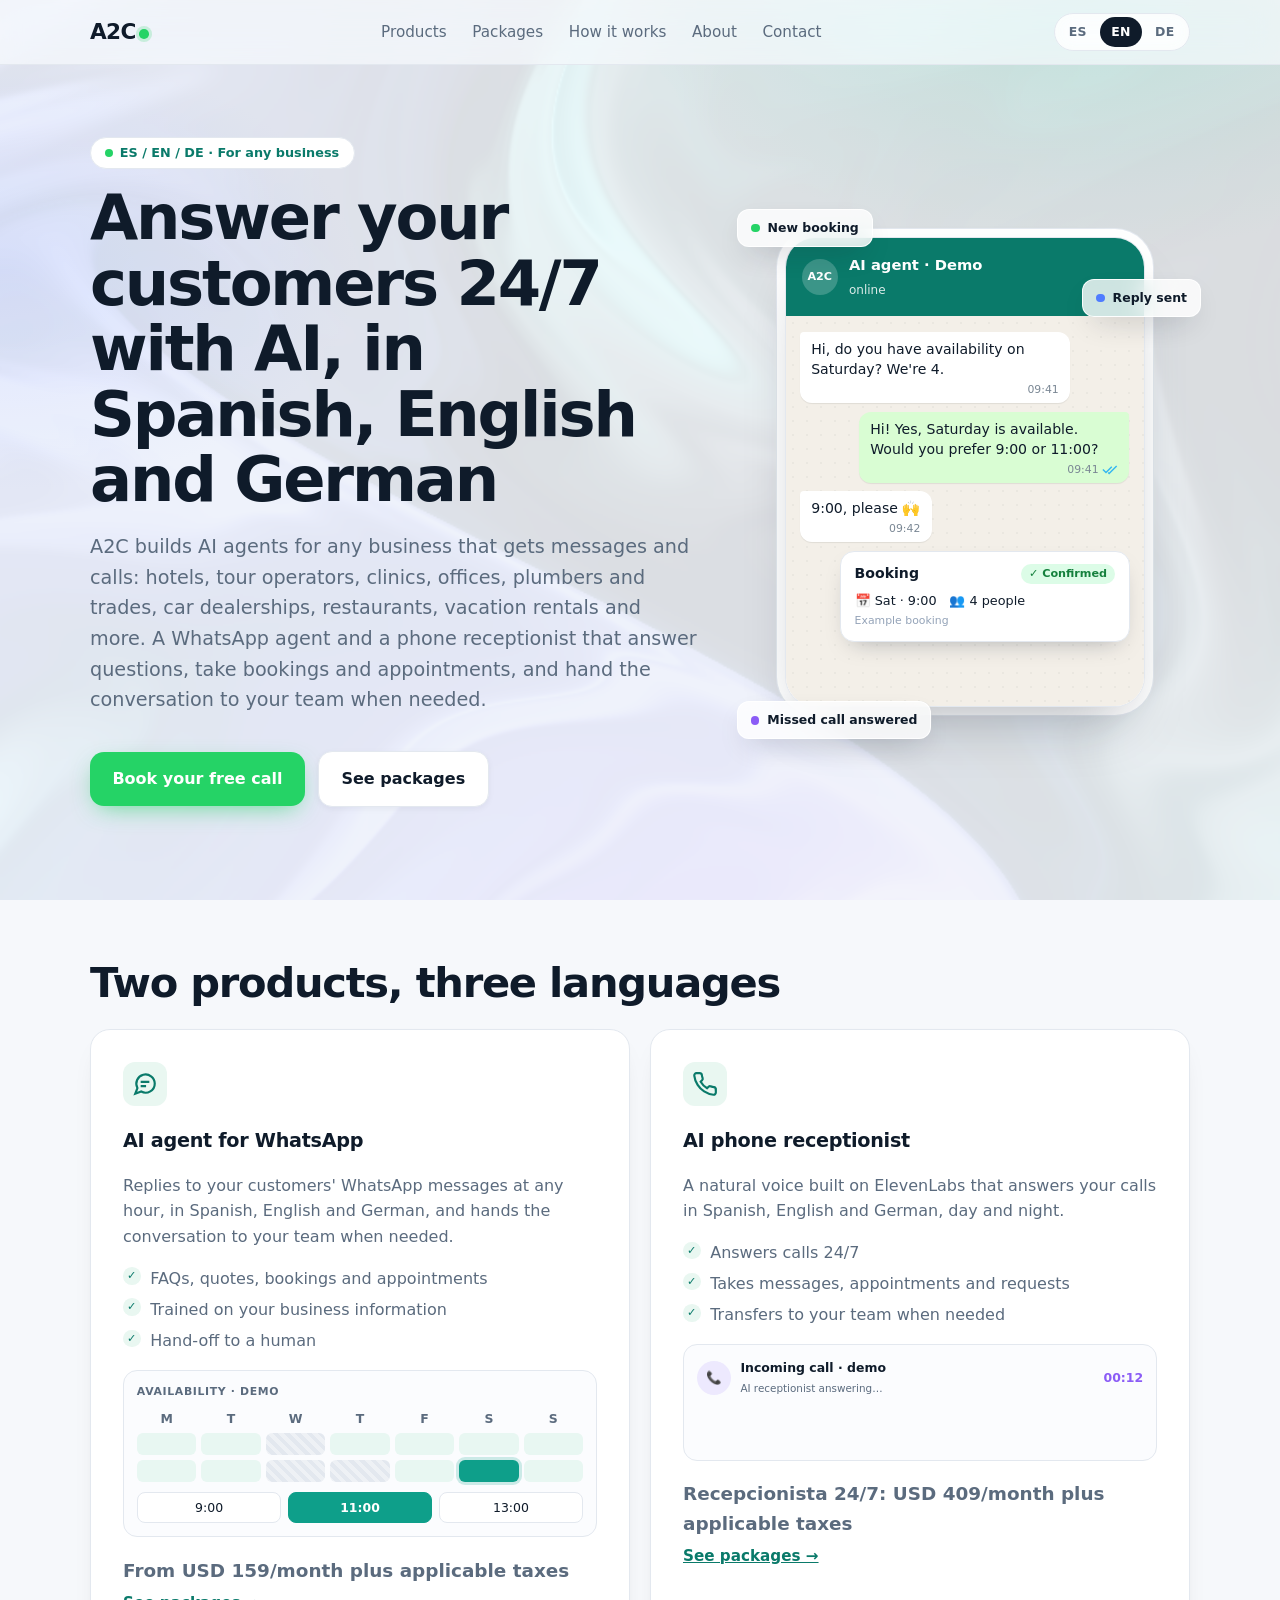
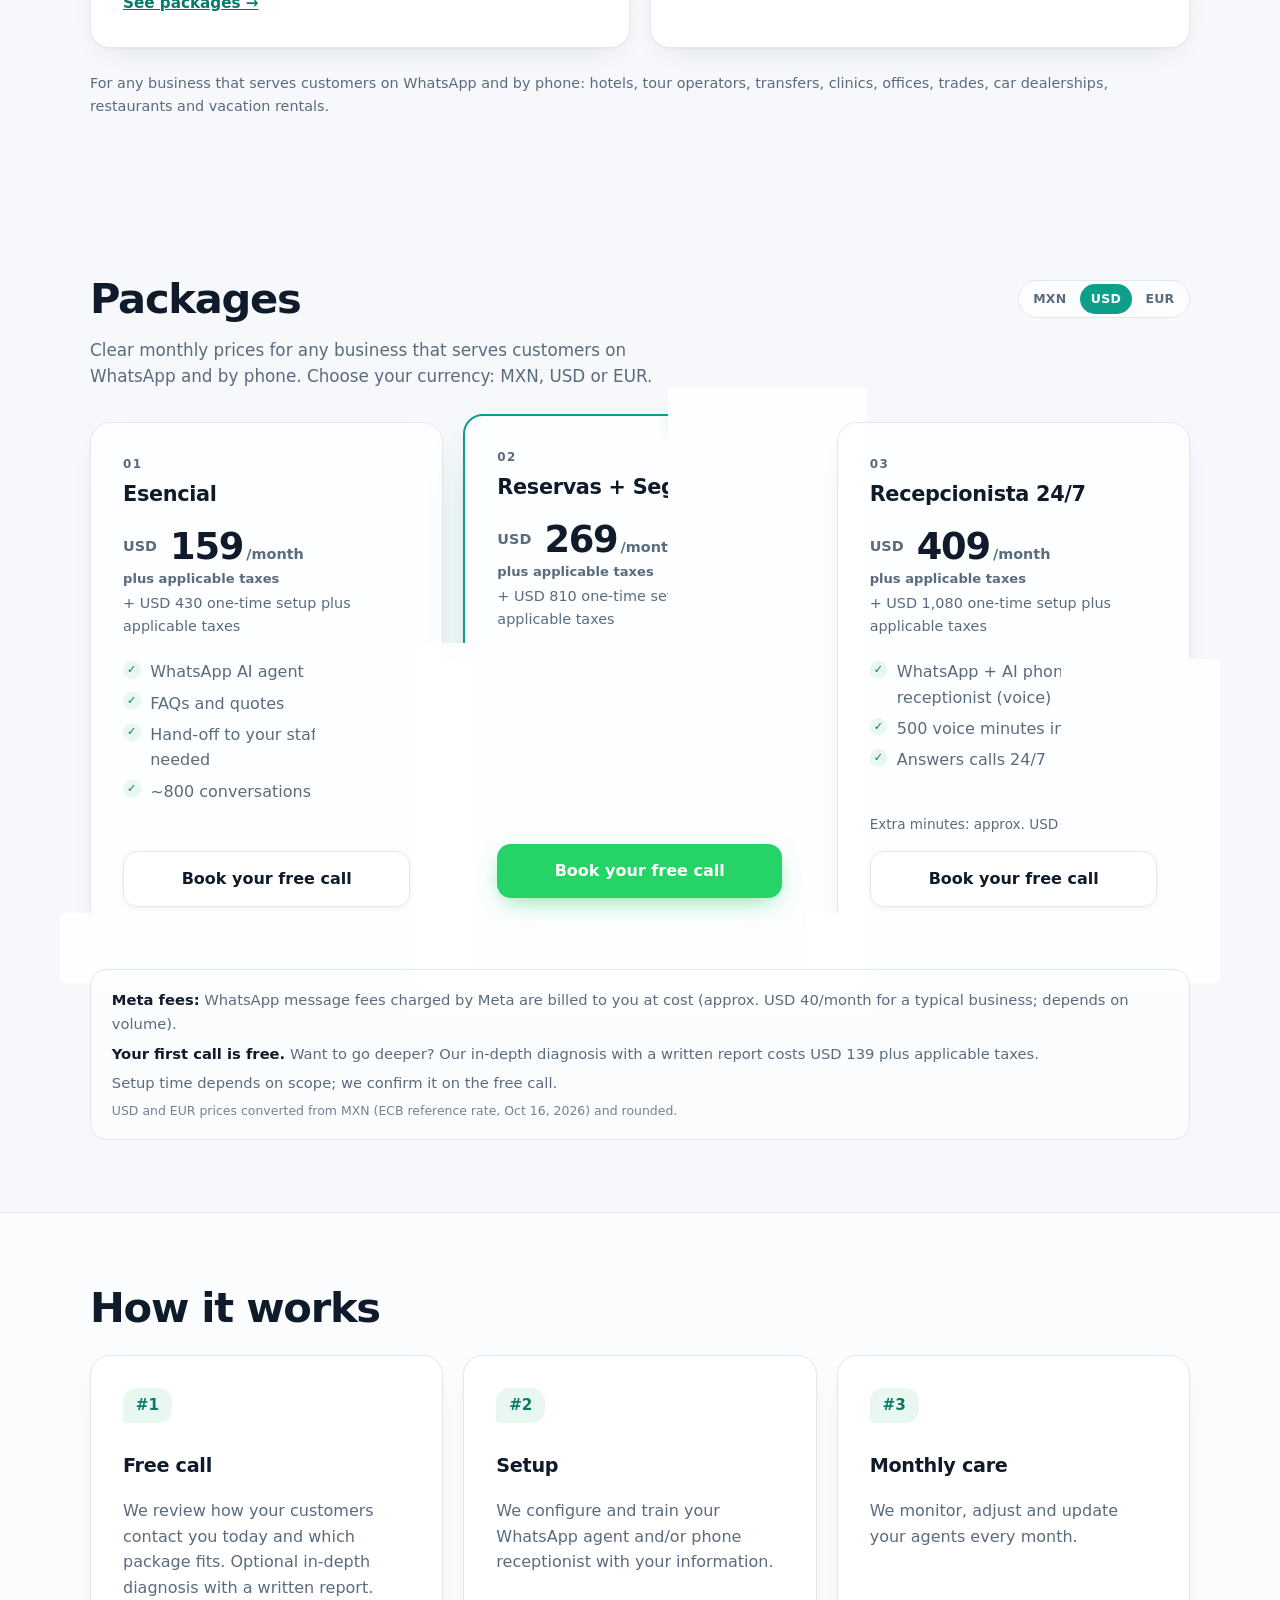
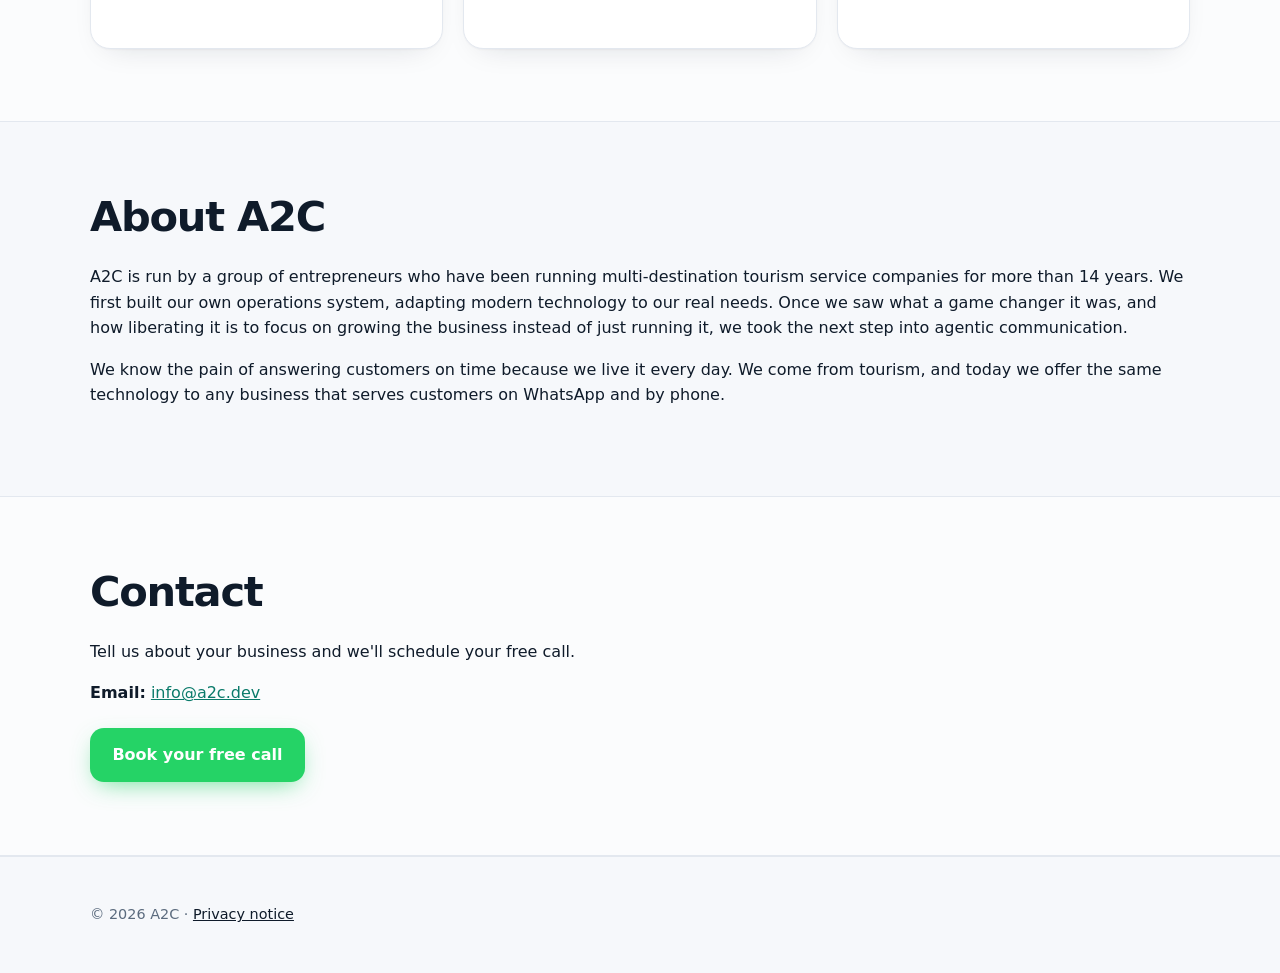
==== commit 629b3fe6: "Full German version (ES/EN/DE switcher), copy for all business types, prices in MXN/USD/EUR with cur" ====
--- a/index.html
+++ b/index.html
@@ -3,142 +3,150 @@
 <head>
 <meta charset="utf-8">
 <meta name="viewport" content="width=device-width,initial-scale=1">
-<title>A2C · Agentes de IA para turismo en Cancún y la Riviera Maya</title>
-<meta name="title-es" content="A2C · Agentes de IA para turismo en Cancún y la Riviera Maya">
-<meta name="title-en" content="A2C · AI agents for tourism in Cancún and the Riviera Maya">
-<meta name="description" content="A2C ayuda a hoteles, tour operadores, clínicas y rentas en Cancún y la Riviera Maya a atender a sus huéspedes 24/7 con un agente de IA en WhatsApp y una recepcionista telefónica con IA, en español, inglés y alemán.">
+<title>A2C · Agentes de IA para WhatsApp y teléfono para tu negocio</title>
+<meta name="title-es" content="A2C · Agentes de IA para WhatsApp y teléfono para tu negocio">
+<meta name="title-en" content="A2C · AI agents for WhatsApp and phone for your business">
+<meta name="title-de" content="A2C · KI-Agenten für WhatsApp und Telefon für Ihr Unternehmen">
+<meta name="description" content="A2C crea agentes de IA para WhatsApp y una recepcionista telefónica con IA para cualquier negocio que recibe mensajes y llamadas: hoteles, clínicas, despachos, oficios, agencias de autos, restaurantes y más. En español, inglés y alemán.">
 <!-- Dominio final: a2c.dev -->
 <link rel="canonical" href="https://a2c.dev/">
-<!-- hreflang: el sitio es una sola URL con cambio de idioma por JS. Si en el futuro se crean URLs separadas (p. ej. /en/), añadir:
-<link rel="alternate" hreflang="es-MX" href="https://a2c.dev/">
+<!-- hreflang: one URL with JS language switch (ES/EN/DE). If separate URLs are created later (e.g. /en/, /de/), add:
+<link rel="alternate" hreflang="es" href="https://a2c.dev/">
 <link rel="alternate" hreflang="en" href="https://a2c.dev/en/">
+<link rel="alternate" hreflang="de" href="https://a2c.dev/de/">
 <link rel="alternate" hreflang="x-default" href="https://a2c.dev/"> -->
 <link rel="icon" href="favicon.svg" type="image/svg+xml">
 <meta name="theme-color" content="#f6f8fb">
 <meta property="og:type" content="website">
 <meta property="og:site_name" content="A2C">
-<meta property="og:locale" content="es_MX"><meta property="og:locale:alternate" content="en_US">
-<meta property="og:title" content="A2C · Agentes de IA para turismo en Cancún y la Riviera Maya">
-<meta property="og:description" content="Atiende a tus huéspedes 24/7 por WhatsApp y teléfono con IA, en español, inglés y alemán.">
+<meta property="og:locale" content="es_MX"><meta property="og:locale:alternate" content="en_US"><meta property="og:locale:alternate" content="de_DE">
+<meta property="og:title" content="A2C · Agentes de IA para WhatsApp y teléfono">
+<meta property="og:description" content="Atiende a tus clientes 24/7 por WhatsApp y teléfono con IA, en español, inglés y alemán.">
 <meta property="og:url" content="https://a2c.dev/">
 <meta name="twitter:card" content="summary">
-<meta name="twitter:title" content="A2C · Agentes de IA para turismo">
-<meta name="twitter:description" content="Agente de IA en WhatsApp y recepcionista telefónica con IA para turismo en Cancún y la Riviera Maya.">
+<meta name="twitter:title" content="A2C · Agentes de IA para WhatsApp y teléfono">
+<meta name="twitter:description" content="Agente de IA en WhatsApp y recepcionista telefónica con IA para cualquier negocio, en español, inglés y alemán.">
 <link rel="stylesheet" href="style.css">
 <script src="fx.js" defer></script>
 <script src="i18n.js" defer></script>
+<script src="pricing.js" defer></script>
 <script type="application/ld+json">
-{"@context":"https://schema.org","@type":"ProfessionalService","name":"A2C","url":"https://a2c.dev/","description":"Agencia de IA: agente de WhatsApp con IA y recepcionista telefónica con IA para negocios turísticos.","areaServed":[{"@type":"Place","name":"Cancún"},{"@type":"Place","name":"Riviera Maya"}],"availableLanguage":["es","en","de"],"email":"info@a2c.dev","makesOffer":[{"@type":"Offer","name":"Esencial","description":"Agente de IA en WhatsApp: preguntas frecuentes, cotizaciones, traspaso a tu equipo, ~800 conversaciones/mes.","priceCurrency":"MXN","price":2900,"priceSpecification":[{"@type":"UnitPriceSpecification","price":2900,"priceCurrency":"MXN","unitCode":"MON","referenceQuantity":{"@type":"QuantitativeValue","value":1,"unitCode":"MON"},"valueAddedTaxIncluded":false},{"@type":"UnitPriceSpecification","name":"Setup","price":7900,"priceCurrency":"MXN","valueAddedTaxIncluded":false}],"itemOffered":{"@type":"Service","name":"Esencial"}},{"@type":"Offer","name":"Reservas + Seguimiento","description":"Todo lo de Esencial + reservas, links de pago, recordatorios y solicitudes de reseñas, ~2,000 conversaciones/mes.","priceCurrency":"MXN","price":4900,"priceSpecification":[{"@type":"UnitPriceSpecification","price":4900,"priceCurrency":"MXN","unitCode":"MON","referenceQuantity":{"@type":"QuantitativeValue","value":1,"unitCode":"MON"},"valueAddedTaxIncluded":false},{"@type":"UnitPriceSpecification","name":"Setup","price":14900,"priceCurrency":"MXN","valueAddedTaxIncluded":false}],"itemOffered":{"@type":"Service","name":"Reservas + Seguimiento"}},{"@type":"Offer","name":"Recepcionista 24/7","description":"WhatsApp + recepcionista telefónica con IA, incluye 500 minutos de voz (minuto extra aprox. MXN 6).","priceCurrency":"MXN","price":7500,"priceSpecification":[{"@type":"UnitPriceSpecification","price":7500,"priceCurrency":"MXN","unitCode":"MON","referenceQuantity":{"@type":"QuantitativeValue","value":1,"unitCode":"MON"},"valueAddedTaxIncluded":false},{"@type":"UnitPriceSpecification","name":"Setup","price":19900,"priceCurrency":"MXN","valueAddedTaxIncluded":false}],"itemOffered":{"@type":"Service","name":"Recepcionista 24/7"}},{"@type":"Offer","name":"Llamada inicial","price":0,"priceCurrency":"MXN","itemOffered":{"@type":"Service","name":"Primera llamada gratis"}},{"@type":"Offer","name":"Diagnóstico detallado","price":2500,"priceCurrency":"MXN","priceSpecification":{"@type":"PriceSpecification","price":2500,"priceCurrency":"MXN","valueAddedTaxIncluded":false},"itemOffered":{"@type":"Service","name":"Diagnóstico con reporte escrito"}}]}
+{"@context":"https://schema.org","@type":"ProfessionalService","name":"A2C","url":"https://a2c.dev/","description":"Agentes de IA para WhatsApp y recepcionista telefónica con IA para cualquier negocio que recibe mensajes y llamadas, en español, inglés y alemán.","areaServed":[{"@type":"Country","name":"Mexico"},{"@type":"Place","name":"Latin America"},{"@type":"Country","name":"Spain"},{"@type":"Country","name":"United States"},{"@type":"Country","name":"United Kingdom"},{"@type":"Country","name":"Germany"},{"@type":"Country","name":"Austria"},{"@type":"Country","name":"Switzerland"}],"availableLanguage":["es","en","de"],"email":"info@a2c.dev","makesOffer":[{"@type":"Offer","name":"Esencial","description":"Agente de IA en WhatsApp: preguntas frecuentes, cotizaciones, traspaso a tu equipo, ~800 conversaciones/mes.","price":2900,"priceCurrency":"MXN","priceSpecification":[{"@type":"UnitPriceSpecification","price":2900,"priceCurrency":"MXN","unitCode":"MON","referenceQuantity":{"@type":"QuantitativeValue","value":1,"unitCode":"MON"},"valueAddedTaxIncluded":false},{"@type":"UnitPriceSpecification","name":"Setup","price":7900,"priceCurrency":"MXN","valueAddedTaxIncluded":false},{"@type":"UnitPriceSpecification","price":159,"priceCurrency":"USD","unitCode":"MON","referenceQuantity":{"@type":"QuantitativeValue","value":1,"unitCode":"MON"},"valueAddedTaxIncluded":false},{"@type":"UnitPriceSpecification","name":"Setup","price":430,"priceCurrency":"USD","valueAddedTaxIncluded":false},{"@type":"UnitPriceSpecification","price":139,"priceCurrency":"EUR","unitCode":"MON","referenceQuantity":{"@type":"QuantitativeValue","value":1,"unitCode":"MON"},"valueAddedTaxIncluded":false},{"@type":"UnitPriceSpecification","name":"Setup","price":380,"priceCurrency":"EUR","valueAddedTaxIncluded":false}],"itemOffered":{"@type":"Service","name":"Esencial"}},{"@type":"Offer","name":"Reservas + Seguimiento","description":"Todo lo de Esencial + reservas y citas, links de pago, recordatorios y solicitudes de reseñas, ~2,000 conversaciones/mes.","price":4900,"priceCurrency":"MXN","priceSpecification":[{"@type":"UnitPriceSpecification","price":4900,"priceCurrency":"MXN","unitCode":"MON","referenceQuantity":{"@type":"QuantitativeValue","value":1,"unitCode":"MON"},"valueAddedTaxIncluded":false},{"@type":"UnitPriceSpecification","name":"Setup","price":14900,"priceCurrency":"MXN","valueAddedTaxIncluded":false},{"@type":"UnitPriceSpecification","price":269,"priceCurrency":"USD","unitCode":"MON","referenceQuantity":{"@type":"QuantitativeValue","value":1,"unitCode":"MON"},"valueAddedTaxIncluded":false},{"@type":"UnitPriceSpecification","name":"Setup","price":810,"priceCurrency":"USD","valueAddedTaxIncluded":false},{"@type":"UnitPriceSpecification","price":239,"priceCurrency":"EUR","unitCode":"MON","referenceQuantity":{"@type":"QuantitativeValue","value":1,"unitCode":"MON"},"valueAddedTaxIncluded":false},{"@type":"UnitPriceSpecification","name":"Setup","price":720,"priceCurrency":"EUR","valueAddedTaxIncluded":false}],"itemOffered":{"@type":"Service","name":"Reservas + Seguimiento"}},{"@type":"Offer","name":"Recepcionista 24/7","description":"WhatsApp + recepcionista telefónica con IA, incluye 500 minutos de voz.","price":7500,"priceCurrency":"MXN","priceSpecification":[{"@type":"UnitPriceSpecification","price":7500,"priceCurrency":"MXN","unitCode":"MON","referenceQuantity":{"@type":"QuantitativeValue","value":1,"unitCode":"MON"},"valueAddedTaxIncluded":false},{"@type":"UnitPriceSpecification","name":"Setup","price":19900,"priceCurrency":"MXN","valueAddedTaxIncluded":false},{"@type":"UnitPriceSpecification","price":409,"priceCurrency":"USD","unitCode":"MON","referenceQuantity":{"@type":"QuantitativeValue","value":1,"unitCode":"MON"},"valueAddedTaxIncluded":false},{"@type":"UnitPriceSpecification","name":"Setup","price":1080,"priceCurrency":"USD","valueAddedTaxIncluded":false},{"@type":"UnitPriceSpecification","price":359,"priceCurrency":"EUR","unitCode":"MON","referenceQuantity":{"@type":"QuantitativeValue","value":1,"unitCode":"MON"},"valueAddedTaxIncluded":false},{"@type":"UnitPriceSpecification","name":"Setup","price":960,"priceCurrency":"EUR","valueAddedTaxIncluded":false}],"itemOffered":{"@type":"Service","name":"Recepcionista 24/7"}},{"@type":"Offer","name":"Llamada inicial","price":0,"priceCurrency":"MXN","itemOffered":{"@type":"Service","name":"Primera llamada gratis"}},{"@type":"Offer","name":"Diagnóstico detallado","price":2500,"priceCurrency":"MXN","priceSpecification":[{"@type":"PriceSpecification","price":2500,"priceCurrency":"MXN","valueAddedTaxIncluded":false},{"@type":"PriceSpecification","price":139,"priceCurrency":"USD","valueAddedTaxIncluded":false},{"@type":"PriceSpecification","price":119,"priceCurrency":"EUR","valueAddedTaxIncluded":false}],"itemOffered":{"@type":"Service","name":"Diagnóstico con reporte escrito"}}]}
 </script>
 </head>
 <body>
 <canvas id="bg" aria-hidden="true"></canvas><div class="bg-fallback" aria-hidden="true"></div>
-<a class="skip" href="#main" data-es data-en="Skip to content">Saltar al contenido</a>
+<a class="skip" href="#main" data-es data-en="Skip to content" data-de="Zum Inhalt springen">Saltar al contenido</a>
 <header><div class="w nav">
 <a class="logo" href="#top" aria-label="A2C">A2C</a>
-<nav class="links" aria-label="Principal">
-<a href="#productos" data-es data-en="Products">Productos</a><a href="#paquetes" data-es data-en="Packages">Paquetes</a><a href="#como" data-es data-en="How it works">Cómo funciona</a><a href="#nosotros" data-es data-en="About">Nosotros</a><a href="#contacto" data-es data-en="Contact">Contacto</a>
+<nav class="links" aria-label="Principal" data-en-label="Main" data-de-label="Hauptnavigation">
+<a href="#productos" data-es data-en="Products" data-de="Produkte">Productos</a><a href="#paquetes" data-es data-en="Packages" data-de="Pakete">Paquetes</a><a href="#como" data-es data-en="How it works" data-de="So funktioniert es">Cómo funciona</a><a href="#nosotros" data-es data-en="About" data-de="Über uns">Nosotros</a><a href="#contacto" data-es data-en="Contact" data-de="Kontakt">Contacto</a>
 </nav>
-<button id="lang" class="lang" type="button" aria-label="Switch to English">EN</button>
+<div class="langsw" role="group" aria-label="Idioma / Language / Sprache"><button type="button" data-setlang="es" lang="es" aria-label="Español">ES</button><button type="button" data-setlang="en" lang="en" aria-label="English">EN</button><button type="button" data-setlang="de" lang="de" aria-label="Deutsch">DE</button></div>
 </div></header>
 <main id="main">
 <section class="hero" id="top"><div class="w hero-grid"><div class="hero-copy">
-<span class="tag" data-es data-en="Cancún · Riviera Maya · ES / EN / DE">Cancún · Riviera Maya · ES / EN / DE</span>
-<h1 class="split" data-es data-en="Answer your guests 24/7 with AI, in Spanish, English and German">Atiende a tus huéspedes 24/7 con IA, en español, inglés y alemán</h1>
-<p class="lead blur-in" data-es data-en="A2C builds AI agents for hotels, tour operators, clinics and vacation rentals: a WhatsApp agent and a phone receptionist that answer questions and take requests while your team rests.">A2C crea agentes de IA para hoteles, tour operadores, clínicas y rentas vacacionales: un agente en WhatsApp y una recepcionista telefónica que responden dudas y toman solicitudes mientras tu equipo descansa.</p>
-<a class="btn magnetic" href="mailto:info@a2c.dev?subject=Llamada%20gratis%20%E2%80%93%20A2C" data-es-href="mailto:info@a2c.dev?subject=Llamada%20gratis%20%E2%80%93%20A2C" data-en-href="mailto:info@a2c.dev?subject=Free%20call%20%E2%80%93%20A2C"><span data-es data-en="Book your free call">Pide tu llamada gratis</span></a>
-<a class="btn o" href="#como" data-es data-en="How it works">Cómo funciona</a>
+<span class="tag" data-es data-en="ES / EN / DE · For any business" data-de="ES / EN / DE · Für jedes Unternehmen">ES / EN / DE · Para cualquier negocio</span>
+<h1 class="split" data-es data-en="Answer your customers 24/7 with AI, in Spanish, English and German" data-de="Beantworten Sie Kundenanfragen rund um die Uhr mit KI, auf Spanisch, Englisch und Deutsch">Atiende a tus clientes 24/7 con IA, en español, inglés y alemán</h1>
+<p class="lead blur-in" data-es data-en="A2C builds AI agents for any business that gets messages and calls: hotels, tour operators, clinics, offices, plumbers and trades, car dealerships, restaurants, vacation rentals and more. A WhatsApp agent and a phone receptionist that answer questions, take bookings and appointments, and hand the conversation to your team when needed." data-de="A2C entwickelt KI-Agenten für jedes Unternehmen, das Nachrichten und Anrufe erhält: Hotels, Touranbieter, Praxen, Büros, Handwerksbetriebe, Autohäuser, Restaurants, Ferienwohnungen und mehr. Ein WhatsApp-Agent und eine Telefonrezeption, die Fragen beantworten, Buchungen und Termine aufnehmen und das Gespräch bei Bedarf an Ihr Team übergeben.">A2C crea agentes de IA para cualquier negocio que recibe mensajes y llamadas: hoteles, tour operadores, clínicas, despachos, plomeros y oficios, agencias de autos, restaurantes, rentas vacacionales y más. Un agente en WhatsApp y una recepcionista telefónica que responden dudas, toman reservas y citas, y pasan la conversación a tu equipo cuando hace falta.</p>
+<a class="btn magnetic" href="mailto:info@a2c.dev?subject=Llamada%20gratis%20%E2%80%93%20A2C" data-es-href="mailto:info@a2c.dev?subject=Llamada%20gratis%20%E2%80%93%20A2C" data-en-href="mailto:info@a2c.dev?subject=Free%20call%20%E2%80%93%20A2C" data-de-href="mailto:info@a2c.dev?subject=Kostenloses%20Erstgespr%C3%A4ch%20%E2%80%93%20A2C"><span data-es data-en="Book your free call" data-de="Kostenloses Erstgespräch">Pide tu llamada gratis</span></a>
+<a class="btn o" href="#paquetes" data-es data-en="See packages" data-de="Pakete ansehen">Ver paquetes</a>
 </div><div class="demo-wrap" aria-hidden="true">
-<div class="phone"><div class="ph-top"><span class="av">A2C</span><div><b><span data-es data-en="AI agent · Demo">Agente IA · Demo</span></b><small><span data-es data-en="online">en línea</span></small></div></div>
+<div class="phone"><div class="ph-top"><span class="av">A2C</span><div><b><span data-es data-en="AI agent · Demo" data-de="KI-Agent · Demo">Agente IA · Demo</span></b><small><span data-es data-en="online" data-de="online">en línea</span></small></div></div>
 <div class="thread" id="thread">
-<div class="msg in m1"><span data-es data-en="Hi, do you have space on the Tour Isla Mujeres on Saturday? We're 4.">Hola, ¿tienen lugar para el Tour Isla Mujeres el sábado? Somos 4.</span><i>09:41</i></div>
+<div class="msg in m1"><span data-es data-en="Hi, do you have availability on Saturday? We're 4." data-de="Hallo, haben Sie am Samstag noch etwas frei? Wir sind zu viert.">Hola, ¿tienen disponibilidad el sábado? Somos 4.</span><i>09:41</i></div>
 <div class="typing m2"><span></span><span></span><span></span></div>
-<div class="msg out m3"><span data-es data-en="Hi! Yes, Saturday is available. Would you prefer 9:00 or 11:00?">¡Hola! Sí, hay lugar el sábado. ¿Prefieres 9:00 o 11:00?</span><i>09:41 <svg class="tk" viewBox="0 0 18 12" aria-hidden="true"><path d="M1 6l3.5 3.5L11 3M7 9.5L8 10.5 16.5 2" fill="none" stroke="currentColor" stroke-width="1.6"/></svg></i></div>
-<div class="msg in m4"><span data-es data-en="9:00, please 🙌">9:00, por favor 🙌</span><i>09:42</i></div>
+<div class="msg out m3"><span data-es data-en="Hi! Yes, Saturday is available. Would you prefer 9:00 or 11:00?" data-de="Hallo! Ja, am Samstag ist noch frei. Passt Ihnen 9:00 oder 11:00 Uhr?">¡Hola! Sí, el sábado hay lugar. ¿Prefieres 9:00 u 11:00?</span><i>09:41 <svg class="tk" viewBox="0 0 18 12" aria-hidden="true"><path d="M1 6l3.5 3.5L11 3M7 9.5L8 10.5 16.5 2" fill="none" stroke="currentColor" stroke-width="1.6"/></svg></i></div>
+<div class="msg in m4"><span data-es data-en="9:00, please 🙌" data-de="9:00 Uhr, bitte 🙌">9:00, por favor 🙌</span><i>09:42</i></div>
 <div class="typing m5"><span></span><span></span><span></span></div>
-<div class="bk m6"><div class="bk-h"><b>Tour Isla Mujeres</b><span class="ok">✓ <span data-es data-en="Confirmed">Confirmada</span></span></div>
-<div class="bk-r"><span>📅 <span data-es data-en="Sat · 9:00">Sáb · 9:00</span></span><span>👥 <span data-es data-en="4 people">4 personas</span></span></div><small><span data-es data-en="Example booking">Reserva de ejemplo</span></small></div>
+<div class="bk m6"><div class="bk-h"><b><span data-es data-en="Booking" data-de="Buchung">Reserva</span></b><span class="ok">✓ <span data-es data-en="Confirmed" data-de="Bestätigt">Confirmada</span></span></div>
+<div class="bk-r"><span>📅 <span data-es data-en="Sat · 9:00" data-de="Sa · 9:00">Sáb · 9:00</span></span><span>👥 <span data-es data-en="4 people" data-de="4 Personen">4 personas</span></span></div><small><span data-es data-en="Example booking" data-de="Beispielbuchung">Reserva de ejemplo</span></small></div>
 </div></div>
-<div class="toast t1"><span class="dot g"></span><span data-es data-en="New booking">Nueva reserva</span></div>
-<div class="toast t2"><span class="dot b"></span><span data-es data-en="Reply sent">Respuesta enviada</span></div>
-<div class="toast t3"><span class="dot v"></span><span data-es data-en="Missed call answered">Llamada perdida atendida</span></div>
+<div class="toast t1"><span class="dot g"></span><span data-es data-en="New booking" data-de="Neue Buchung">Nueva reserva</span></div>
+<div class="toast t2"><span class="dot b"></span><span data-es data-en="Reply sent" data-de="Antwort gesendet">Respuesta enviada</span></div>
+<div class="toast t3"><span class="dot v"></span><span data-es data-en="Missed call answered" data-de="Verpasster Anruf beantwortet">Llamada perdida atendida</span></div>
 </div></div></section>
 
 <section id="productos"><div class="w">
-<h2 data-es data-en="Two products, three languages">Dos productos, tres idiomas</h2>
+<h2 data-es data-en="Two products, three languages" data-de="Zwei Produkte, drei Sprachen">Dos productos, tres idiomas</h2>
 <div class="grid g2">
 <article class="card reveal">
 <svg class="ic" viewBox="0 0 24 24" fill="none" stroke="currentColor" stroke-width="2" aria-hidden="true"><path d="M21 11.5a8.4 8.4 0 0 1-12.5 7.4L3 21l2-5.3A8.5 8.5 0 1 1 21 11.5z"/><path d="M8 10h8M8 14h5"/></svg>
-<h3 data-es data-en="AI agent for WhatsApp">Agente de IA para WhatsApp</h3>
-<p data-es data-en="Replies to your guests' WhatsApp messages at any hour, in Spanish, English and German, and hands the conversation to your team when needed.">Responde los mensajes de WhatsApp de tus huéspedes a cualquier hora, en español, inglés y alemán, y pasa la conversación a tu equipo cuando hace falta.</p>
-<ul class="chk"><li data-es data-en="Frequent questions, availability and requests">Preguntas frecuentes, disponibilidad y solicitudes</li><li data-es data-en="Trained on your business information">Entrenado con la información de tu negocio</li><li data-es data-en="Hand-off to a human">Traspaso a una persona</li></ul>
-<div class="mock slots" aria-hidden="true"><div class="mock-h"><span data-es data-en="Availability · demo">Disponibilidad · demo</span></div><div class="days"><span data-es data-en="M">L</span><span data-es data-en="T">M</span><span data-es data-en="W">M</span><span data-es data-en="T">J</span><span data-es data-en="F">V</span><span data-es data-en="S">S</span><span data-es data-en="S">D</span></div><div class="cells"><span class="c"></span><span class="c"></span><span class="c full"></span><span class="c"></span><span class="c"></span><span class="c"></span><span class="c"></span><span class="c"></span><span class="c"></span><span class="c full"></span><span class="c full"></span><span class="c"></span><span class="c pick"></span><span class="c"></span></div><div class="times"><span>9:00</span><span class="pick">11:00</span><span>13:00</span></div></div><p class="price"><span data-es data-en="From MXN 2,900/month + IVA">Desde MXN 2,900/mes + IVA</span></p><p class="quote"><a href="#paquetes"><span data-es data-en="See packages →">Ver paquetes →</span></a></p>
+<h3 data-es data-en="AI agent for WhatsApp" data-de="KI-Agent für WhatsApp">Agente de IA para WhatsApp</h3>
+<p data-es data-en="Replies to your customers' WhatsApp messages at any hour, in Spanish, English and German, and hands the conversation to your team when needed." data-de="Beantwortet die WhatsApp-Nachrichten Ihrer Kunden zu jeder Uhrzeit, auf Spanisch, Englisch und Deutsch, und übergibt das Gespräch bei Bedarf an Ihr Team.">Responde los mensajes de WhatsApp de tus clientes a cualquier hora, en español, inglés y alemán, y pasa la conversación a tu equipo cuando hace falta.</p>
+<ul class="chk"><li data-es data-en="FAQs, quotes, bookings and appointments" data-de="Häufige Fragen, Angebote, Buchungen und Termine">Preguntas frecuentes, cotizaciones, reservas y citas</li><li data-es data-en="Trained on your business information" data-de="Mit den Informationen Ihres Unternehmens trainiert">Entrenado con la información de tu negocio</li><li data-es data-en="Hand-off to a human" data-de="Übergabe an einen Menschen">Traspaso a una persona</li></ul>
+<div class="mock slots" aria-hidden="true"><div class="mock-h"><span data-es data-en="Availability · demo" data-de="Verfügbarkeit · Demo">Disponibilidad · demo</span></div><div class="days"><span data-es data-en="M" data-de="M">L</span><span data-es data-en="T" data-de="D">M</span><span data-es data-en="W" data-de="M">M</span><span data-es data-en="T" data-de="D">J</span><span data-es data-en="F" data-de="F">V</span><span data-es data-en="S" data-de="S">S</span><span data-es data-en="S" data-de="S">D</span></div><div class="cells"><span class="c"></span><span class="c"></span><span class="c full"></span><span class="c"></span><span class="c"></span><span class="c"></span><span class="c"></span><span class="c"></span><span class="c"></span><span class="c full"></span><span class="c full"></span><span class="c"></span><span class="c pick"></span><span class="c"></span></div><div class="times"><span>9:00</span><span class="pick">11:00</span><span>13:00</span></div></div>
+<p class="price" data-price="from" data-pkg="esencial">Desde MXN 2,900/mes + IVA</p><p class="quote"><a href="#paquetes" data-es data-en="See packages →" data-de="Pakete ansehen →">Ver paquetes →</a></p>
 </article>
 <article class="card reveal">
 <svg class="ic" viewBox="0 0 24 24" fill="none" stroke="currentColor" stroke-width="2" aria-hidden="true"><path d="M22 16.9v3a2 2 0 0 1-2.2 2 19.8 19.8 0 0 1-8.6-3.1 19.5 19.5 0 0 1-6-6A19.8 19.8 0 0 1 2.1 4.2 2 2 0 0 1 4.1 2h3a2 2 0 0 1 2 1.7c.1 1 .4 1.9.7 2.8a2 2 0 0 1-.5 2.1L8 9.9a16 16 0 0 0 6 6l1.3-1.3a2 2 0 0 1 2.1-.4c.9.3 1.8.6 2.8.7a2 2 0 0 1 1.7 2z"/></svg>
-<h3 data-es data-en="AI phone receptionist">Recepcionista telefónica con IA</h3>
-<p data-es data-en="A natural voice built on ElevenLabs that answers your calls in Spanish, English and German, day and night.">Una voz natural construida sobre ElevenLabs que contesta tus llamadas en español, inglés y alemán, de día y de noche.</p>
-<ul class="chk"><li data-es data-en="Answers calls 24/7">Contesta llamadas 24/7</li><li data-es data-en="Takes messages and requests">Toma recados y solicitudes</li><li data-es data-en="Transfers to your team when needed">Transfiere a tu equipo cuando hace falta</li></ul>
-<div class="mock call" aria-hidden="true"><div class="call-h"><span class="ring">📞</span><div><b><span data-es data-en="Incoming call · demo">Llamada entrante · demo</span></b><small><span data-es data-en="AI receptionist answering…">Recepcionista IA contestando…</span></small></div><span class="live">00:12</span></div><div class="wave"><i style="--d:0"></i><i style="--d:1"></i><i style="--d:2"></i><i style="--d:3"></i><i style="--d:4"></i><i style="--d:5"></i><i style="--d:6"></i><i style="--d:7"></i><i style="--d:8"></i><i style="--d:9"></i><i style="--d:10"></i><i style="--d:11"></i><i style="--d:12"></i><i style="--d:13"></i><i style="--d:14"></i><i style="--d:15"></i><i style="--d:16"></i><i style="--d:17"></i><i style="--d:18"></i><i style="--d:19"></i><i style="--d:20"></i><i style="--d:21"></i><i style="--d:22"></i><i style="--d:23"></i><i style="--d:24"></i><i style="--d:25"></i><i style="--d:26"></i><i style="--d:27"></i></div></div><p class="price"><span data-es data-en="Recepcionista 24/7: MXN 7,500/month + IVA">Recepcionista 24/7: MXN 7,500/mes + IVA</span></p><p class="quote"><a href="#paquetes"><span data-es data-en="See packages →">Ver paquetes →</span></a></p>
+<h3 data-es data-en="AI phone receptionist" data-de="KI-Telefonrezeption">Recepcionista telefónica con IA</h3>
+<p data-es data-en="A natural voice built on ElevenLabs that answers your calls in Spanish, English and German, day and night." data-de="Eine natürliche Stimme auf Basis von ElevenLabs, die Ihre Anrufe auf Spanisch, Englisch und Deutsch entgegennimmt, Tag und Nacht.">Una voz natural construida sobre ElevenLabs que contesta tus llamadas en español, inglés y alemán, de día y de noche.</p>
+<ul class="chk"><li data-es data-en="Answers calls 24/7" data-de="Nimmt Anrufe rund um die Uhr entgegen">Contesta llamadas 24/7</li><li data-es data-en="Takes messages, appointments and requests" data-de="Nimmt Nachrichten, Termine und Anfragen auf">Toma recados, citas y solicitudes</li><li data-es data-en="Transfers to your team when needed" data-de="Leitet bei Bedarf an Ihr Team weiter">Transfiere a tu equipo cuando hace falta</li></ul>
+<div class="mock call" aria-hidden="true"><div class="call-h"><span class="ring">📞</span><div><b><span data-es data-en="Incoming call · demo" data-de="Eingehender Anruf · Demo">Llamada entrante · demo</span></b><small><span data-es data-en="AI receptionist answering…" data-de="KI-Rezeption nimmt ab …">Recepcionista IA contestando…</span></small></div><span class="live">00:12</span></div><div class="wave"><i style="--d:0"></i><i style="--d:1"></i><i style="--d:2"></i><i style="--d:3"></i><i style="--d:4"></i><i style="--d:5"></i><i style="--d:6"></i><i style="--d:7"></i><i style="--d:8"></i><i style="--d:9"></i><i style="--d:10"></i><i style="--d:11"></i><i style="--d:12"></i><i style="--d:13"></i><i style="--d:14"></i><i style="--d:15"></i><i style="--d:16"></i><i style="--d:17"></i><i style="--d:18"></i><i style="--d:19"></i><i style="--d:20"></i><i style="--d:21"></i><i style="--d:22"></i><i style="--d:23"></i><i style="--d:24"></i><i style="--d:25"></i><i style="--d:26"></i><i style="--d:27"></i></div></div>
+<p class="price" data-price="recep" data-pkg="recepcionista">Recepcionista 24/7: MXN 7,500/mes + IVA</p><p class="quote"><a href="#paquetes" data-es data-en="See packages →" data-de="Pakete ansehen →">Ver paquetes →</a></p>
 </article>
 </div>
-<p class="note" data-es data-en="For hotels, tour operators, clinics and vacation rentals.">Para hoteles, tour operadores, clínicas y rentas vacacionales.</p>
+<p class="note" data-es data-en="For any business that serves customers on WhatsApp and by phone: hotels, tour operators, transfers, clinics, offices, trades, car dealerships, restaurants and vacation rentals." data-de="Für jedes Unternehmen, das Kunden per WhatsApp und Telefon betreut: Hotels, Touranbieter, Transfers, Praxen, Büros, Handwerksbetriebe, Autohäuser, Restaurants und Ferienwohnungen.">Para cualquier negocio que atiende clientes por WhatsApp y teléfono: hoteles, tour operadores, transfers, clínicas, despachos, oficios, agencias de autos, restaurantes y rentas vacacionales.</p>
 </div></section>
 
 <section id="paquetes"><div class="w">
-<h2 data-es data-en="Packages">Paquetes</h2>
-<p class="lead sm" data-es data-en="Clear monthly prices for tour operators, transfers and small hotels. Prices in Mexican pesos, plus IVA.">Precios mensuales claros para tour operadores, transfers y hoteles pequeños. Precios en pesos mexicanos, más IVA.</p>
+<div class="pk-head"><h2 data-es data-en="Packages" data-de="Pakete">Paquetes</h2>
+<div class="cursw" role="group" aria-label="Moneda"><button type="button" data-cur="MXN">MXN</button><button type="button" data-cur="USD">USD</button><button type="button" data-cur="EUR">EUR</button></div></div>
+<p class="lead sm" data-es data-en="Clear monthly prices for any business that serves customers on WhatsApp and by phone. Choose your currency: MXN, USD or EUR." data-de="Klare Monatspreise für jedes Unternehmen, das Kunden per WhatsApp und Telefon betreut. Wählen Sie Ihre Währung: MXN, USD oder EUR.">Precios mensuales claros para cualquier negocio que atiende clientes por WhatsApp y teléfono. Elige tu moneda: MXN, USD o EUR.</p>
 <div class="grid g3 pkgs">
 <article class="card pkg reveal">
-<p class="pkg-n">01</p><h3 data-es data-en="Esencial">Esencial</h3>
-<p class="amt"><span class="cur">MXN</span> 2,900<small data-es data-en="/month + IVA">/mes + IVA</small></p>
-<p class="setup"><span data-es data-en="+ MXN 7,900 one-time setup + IVA">+ MXN 7,900 de setup único + IVA</span></p>
-<ul class="chk"><li data-es data-en="WhatsApp AI agent">Agente de IA en WhatsApp</li><li data-es data-en="FAQs and quotes">Preguntas frecuentes y cotizaciones</li><li data-es data-en="Hand-off to your staff when needed">Traspaso a tu equipo cuando hace falta</li><li data-es data-en="~800 conversations per month">~800 conversaciones al mes</li></ul>
-<a class="btn o pkg-cta" href="mailto:info@a2c.dev?subject=Llamada%20gratis%20%E2%80%93%20A2C" data-es-href="mailto:info@a2c.dev?subject=Llamada%20gratis%20%E2%80%93%20A2C" data-en-href="mailto:info@a2c.dev?subject=Free%20call%20%E2%80%93%20A2C"><span data-es data-en="Book your free call">Pide tu llamada gratis</span></a>
+<p class="pkg-n">01</p><h3>Esencial</h3>
+<p class="amt" data-price="monthly" data-pkg="esencial"><span class="cur">MXN</span> 2,900<small>/mes</small><span class="tax">+ IVA</span></p>
+<p class="setup" data-price="setup" data-pkg="esencial">+ MXN 7,900 de setup único + IVA</p>
+<ul class="chk"><li data-es data-en="WhatsApp AI agent" data-de="WhatsApp-KI-Agent">Agente de IA en WhatsApp</li><li data-es data-en="FAQs and quotes" data-de="Häufige Fragen und Angebote">Preguntas frecuentes y cotizaciones</li><li data-es data-en="Hand-off to your staff when needed" data-de="Übergabe an Ihr Team, wenn nötig">Traspaso a tu equipo cuando hace falta</li><li data-es data-en="~800 conversations per month" data-de="~800 Gespräche pro Monat">~800 conversaciones al mes</li></ul>
+<a class="btn pkg-cta o" href="mailto:info@a2c.dev?subject=Llamada%20gratis%20%E2%80%93%20A2C" data-es-href="mailto:info@a2c.dev?subject=Llamada%20gratis%20%E2%80%93%20A2C" data-en-href="mailto:info@a2c.dev?subject=Free%20call%20%E2%80%93%20A2C" data-de-href="mailto:info@a2c.dev?subject=Kostenloses%20Erstgespr%C3%A4ch%20%E2%80%93%20A2C"><span data-es data-en="Book your free call" data-de="Kostenloses Erstgespräch">Pide tu llamada gratis</span></a>
 </article>
-<article class="card pkg reveal rec"><span class="rec-badge" data-es data-en="Recommended">Recomendado</span>
-<p class="pkg-n">02</p><h3 data-es data-en="Reservas + Seguimiento">Reservas + Seguimiento</h3>
-<p class="amt"><span class="cur">MXN</span> 4,900<small data-es data-en="/month + IVA">/mes + IVA</small></p>
-<p class="setup"><span data-es data-en="+ MXN 14,900 one-time setup + IVA">+ MXN 14,900 de setup único + IVA</span></p>
-<ul class="chk"><li data-es data-en="Everything in Esencial">Todo lo de Esencial</li><li data-es data-en="Bookings and payment links">Reservas y links de pago</li><li data-es data-en="Reminders and review requests">Recordatorios y solicitudes de reseñas</li><li data-es data-en="~2,000 conversations per month">~2,000 conversaciones al mes</li></ul>
-<a class="btn pkg-cta" href="mailto:info@a2c.dev?subject=Llamada%20gratis%20%E2%80%93%20A2C" data-es-href="mailto:info@a2c.dev?subject=Llamada%20gratis%20%E2%80%93%20A2C" data-en-href="mailto:info@a2c.dev?subject=Free%20call%20%E2%80%93%20A2C"><span data-es data-en="Book your free call">Pide tu llamada gratis</span></a>
+<article class="card pkg reveal rec"><span class="rec-badge" data-es data-en="Recommended" data-de="Empfohlen">Recomendado</span>
+<p class="pkg-n">02</p><h3>Reservas + Seguimiento</h3>
+<p class="amt" data-price="monthly" data-pkg="reservas"><span class="cur">MXN</span> 4,900<small>/mes</small><span class="tax">+ IVA</span></p>
+<p class="setup" data-price="setup" data-pkg="reservas">+ MXN 14,900 de setup único + IVA</p>
+<ul class="chk"><li data-es data-en="Everything in Esencial" data-de="Alles aus Esencial">Todo lo de Esencial</li><li data-es data-en="Bookings and appointments, payment links" data-de="Buchungen und Termine, Zahlungslinks">Reservas y citas, links de pago</li><li data-es data-en="Reminders and review requests" data-de="Erinnerungen und Bewertungsanfragen">Recordatorios y solicitudes de reseñas</li><li data-es data-en="~2,000 conversations per month" data-de="~2.000 Gespräche pro Monat">~2,000 conversaciones al mes</li></ul>
+<a class="btn pkg-cta" href="mailto:info@a2c.dev?subject=Llamada%20gratis%20%E2%80%93%20A2C" data-es-href="mailto:info@a2c.dev?subject=Llamada%20gratis%20%E2%80%93%20A2C" data-en-href="mailto:info@a2c.dev?subject=Free%20call%20%E2%80%93%20A2C" data-de-href="mailto:info@a2c.dev?subject=Kostenloses%20Erstgespr%C3%A4ch%20%E2%80%93%20A2C"><span data-es data-en="Book your free call" data-de="Kostenloses Erstgespräch">Pide tu llamada gratis</span></a>
 </article>
 <article class="card pkg reveal">
-<p class="pkg-n">03</p><h3 data-es data-en="Recepcionista 24/7">Recepcionista 24/7</h3>
-<p class="amt"><span class="cur">MXN</span> 7,500<small data-es data-en="/month + IVA">/mes + IVA</small></p>
-<p class="setup"><span data-es data-en="+ MXN 19,900 one-time setup + IVA">+ MXN 19,900 de setup único + IVA</span></p>
-<ul class="chk"><li data-es data-en="WhatsApp + AI phone receptionist (voice)">WhatsApp + recepcionista telefónica con IA (voz)</li><li data-es data-en="500 voice minutes included">Incluye 500 minutos de voz</li><li data-es data-en="Answers calls 24/7">Contesta llamadas 24/7</li></ul><p class="pkg-extra" data-es data-en="Extra minutes: approx. MXN 6/min">Minuto extra: aprox. MXN 6</p>
-<a class="btn o pkg-cta" href="mailto:info@a2c.dev?subject=Llamada%20gratis%20%E2%80%93%20A2C" data-es-href="mailto:info@a2c.dev?subject=Llamada%20gratis%20%E2%80%93%20A2C" data-en-href="mailto:info@a2c.dev?subject=Free%20call%20%E2%80%93%20A2C"><span data-es data-en="Book your free call">Pide tu llamada gratis</span></a>
+<p class="pkg-n">03</p><h3>Recepcionista 24/7</h3>
+<p class="amt" data-price="monthly" data-pkg="recepcionista"><span class="cur">MXN</span> 7,500<small>/mes</small><span class="tax">+ IVA</span></p>
+<p class="setup" data-price="setup" data-pkg="recepcionista">+ MXN 19,900 de setup único + IVA</p>
+<ul class="chk"><li data-es data-en="WhatsApp + AI phone receptionist (voice)" data-de="WhatsApp + KI-Telefonrezeption (Sprache)">WhatsApp + recepcionista telefónica con IA (voz)</li><li data-es data-en="500 voice minutes included" data-de="500 Sprachminuten inklusive">Incluye 500 minutos de voz</li><li data-es data-en="Answers calls 24/7" data-de="Nimmt Anrufe rund um die Uhr entgegen">Contesta llamadas 24/7</li></ul><p class="pkg-extra" data-price="minute">Minuto extra: aprox. MXN 6</p>
+<a class="btn pkg-cta o" href="mailto:info@a2c.dev?subject=Llamada%20gratis%20%E2%80%93%20A2C" data-es-href="mailto:info@a2c.dev?subject=Llamada%20gratis%20%E2%80%93%20A2C" data-en-href="mailto:info@a2c.dev?subject=Free%20call%20%E2%80%93%20A2C" data-de-href="mailto:info@a2c.dev?subject=Kostenloses%20Erstgespr%C3%A4ch%20%E2%80%93%20A2C"><span data-es data-en="Book your free call" data-de="Kostenloses Erstgespräch">Pide tu llamada gratis</span></a>
 </article>
 </div>
 <div class="pkg-notes">
-<p data-es data-en="&lt;strong&gt;Meta fees:&lt;/strong&gt; WhatsApp message fees charged by Meta are billed to you at cost (approx. MXN 700/month for a typical operator; depends on volume)."><strong>Tarifas de Meta:</strong> las tarifas de mensajes de WhatsApp que cobra Meta se facturan al costo (aprox. MXN 700/mes para un operador típico; dependen del volumen).</p>
-<p data-es data-en="&lt;strong&gt;Your first call is free.&lt;/strong&gt; Want to go deeper? Our in-depth diagnosis with a written report costs MXN 2,500 + IVA."><strong>La primera llamada es gratis.</strong> ¿Quieres ir más a fondo? El diagnóstico detallado con reporte escrito cuesta MXN 2,500 + IVA.</p>
-<p data-es data-en="Setup time depends on scope; we confirm it on the free call.">El tiempo de implementación depende del alcance; lo confirmamos en la llamada gratis.</p>
+<p data-price="meta"><strong>Tarifas de Meta:</strong> las tarifas de mensajes de WhatsApp que cobra Meta se facturan al costo (aprox. MXN 700/mes para un negocio típico; dependen del volumen).</p>
+<p data-price="diag"><strong>La primera llamada es gratis.</strong> ¿Quieres ir más a fondo? El diagnóstico detallado con reporte escrito cuesta MXN 2,500 + IVA.</p>
+<p data-es data-en="Setup time depends on scope; we confirm it on the free call." data-de="Die Einrichtungszeit hängt vom Umfang ab; wir bestätigen sie im kostenlosen Erstgespräch.">El tiempo de implementación depende del alcance; lo confirmamos en la llamada gratis.</p>
+<p class="fx-note" data-es data-en="USD and EUR prices converted from MXN (ECB reference rate, Oct 16, 2026) and rounded." data-de="USD- und EUR-Preise aus MXN umgerechnet (EZB-Referenzkurs vom 16.10.2026) und gerundet.">Precios en USD y EUR convertidos desde MXN (tipo de cambio de referencia del BCE, 16 oct 2026) y redondeados.</p>
 </div>
 </div></section>
 
 <section id="como" class="alt"><div class="w">
-<h2 data-es data-en="How it works">Cómo funciona</h2>
+<h2 data-es data-en="How it works" data-de="So funktioniert es">Cómo funciona</h2>
 <div class="grid g3">
-<div class="card step reveal"><div class="num">1</div><div><h3 data-es data-en="Free call">Llamada gratis</h3><p data-es data-en="We review how your guests contact you today and which package fits. Optional in-depth diagnosis with a written report: MXN 2,500 + IVA.">Revisamos cómo te contactan hoy tus huéspedes y qué paquete te conviene. Diagnóstico detallado opcional con reporte escrito: MXN 2,500 + IVA.</p></div></div>
-<div class="card step reveal"><div class="num">2</div><div><h3 data-es data-en="Setup">Implementación</h3><p data-es data-en="We configure and train your WhatsApp agent and/or phone receptionist with your information.">Configuramos y entrenamos tu agente de WhatsApp y/o recepcionista telefónica con tu información.</p></div></div>
-<div class="card step reveal"><div class="num">3</div><div><h3 data-es data-en="Monthly care">Cuidado mensual</h3><p data-es data-en="We monitor, adjust and update your agents every month.">Supervisamos, ajustamos y actualizamos tus agentes cada mes.</p></div></div>
+<div class="card step reveal"><div class="num">1</div><div><h3 data-es data-en="Free call" data-de="Kostenloses Erstgespräch">Llamada gratis</h3><p data-es data-en="We review how your customers contact you today and which package fits. Optional in-depth diagnosis with a written report." data-de="Wir sehen uns an, wie Ihre Kunden Sie heute kontaktieren und welches Paket passt. Optional: ausführliche Diagnose mit schriftlichem Bericht.">Revisamos cómo te contactan hoy tus clientes y qué paquete te conviene. Diagnóstico detallado opcional con reporte escrito.</p></div></div>
+<div class="card step reveal"><div class="num">2</div><div><h3 data-es data-en="Setup" data-de="Einrichtung">Implementación</h3><p data-es data-en="We configure and train your WhatsApp agent and/or phone receptionist with your information." data-de="Wir richten Ihren WhatsApp-Agenten und/oder Ihre Telefonrezeption ein und trainieren sie mit Ihren Informationen.">Configuramos y entrenamos tu agente de WhatsApp y/o recepcionista telefónica con tu información.</p></div></div>
+<div class="card step reveal"><div class="num">3</div><div><h3 data-es data-en="Monthly care" data-de="Laufende Betreuung">Cuidado mensual</h3><p data-es data-en="We monitor, adjust and update your agents every month." data-de="Wir überwachen, optimieren und aktualisieren Ihre Agenten jeden Monat.">Supervisamos, ajustamos y actualizamos tus agentes cada mes.</p></div></div>
 </div></div></section>
 
 <section id="nosotros"><div class="w">
-<h2 data-es data-en="About A2C">Sobre A2C</h2>
-<p data-es data-en="A2C is run by a group of entrepreneurs who have been running multi-destination tourism service companies for more than 14 years. We first built our own operations system, adapting modern technology to our real needs. Once we saw what a game changer it was, and how liberating it is to focus on growing the business instead of just running it, we took the next step into agentic communication.">Detrás de A2C hay un grupo de emprendedores que dirige empresas de servicios turísticos en varios destinos desde hace más de 14 años. Primero construimos nuestro propio sistema de operaciones, adaptando la tecnología moderna a nuestras necesidades reales. Al descubrir el cambio que eso supuso, y lo liberador que es enfocarse en hacer crecer el negocio en lugar de solo operarlo, dimos el siguiente paso: la comunicación con agentes de IA.</p>
-<p data-es data-en="We know the industry's pain points because we live them every day. That's why we want to give others in tourism the same opportunity.">Conocemos los puntos de dolor de la industria porque los vivimos todos los días. Por eso queremos ofrecer esta misma oportunidad a otros negocios turísticos.</p>
+<h2 data-es data-en="About A2C" data-de="Über A2C">Sobre A2C</h2>
+<p data-es data-en="A2C is run by a group of entrepreneurs who have been running multi-destination tourism service companies for more than 14 years. We first built our own operations system, adapting modern technology to our real needs. Once we saw what a game changer it was, and how liberating it is to focus on growing the business instead of just running it, we took the next step into agentic communication." data-de="Hinter A2C steht eine Gruppe von Unternehmern, die seit über 14 Jahren Tourismus-Dienstleister in mehreren Destinationen führen. Zuerst haben wir unser eigenes Betriebssystem aufgebaut und moderne Technologie an unsere tatsächlichen Bedürfnisse angepasst. Als wir sahen, was das verändert hat und wie befreiend es ist, sich auf das Wachstum des Unternehmens zu konzentrieren statt nur auf den Betrieb, gingen wir den nächsten Schritt: Kommunikation mit KI-Agenten.">Detrás de A2C hay un grupo de emprendedores que dirige empresas de servicios turísticos en varios destinos desde hace más de 14 años. Primero construimos nuestro propio sistema de operaciones, adaptando la tecnología moderna a nuestras necesidades reales. Al descubrir el cambio que eso supuso, y lo liberador que es enfocarse en hacer crecer el negocio en lugar de solo operarlo, dimos el siguiente paso: la comunicación con agentes de IA.</p>
+<p data-es data-en="We know the pain of answering customers on time because we live it every day. We come from tourism, and today we offer the same technology to any business that serves customers on WhatsApp and by phone." data-de="Wir kennen die Herausforderung, Kunden rechtzeitig zu antworten, aus unserem eigenen Alltag. Wir kommen aus dem Tourismus und bieten diese Technologie heute jedem Unternehmen an, das Kunden per WhatsApp und Telefon betreut.">Conocemos los puntos de dolor de atender a los clientes a tiempo porque los vivimos todos los días. Venimos del turismo y hoy ofrecemos esta misma tecnología a cualquier negocio que atiende clientes por WhatsApp y teléfono.</p>
 </div></section>
 
 <section id="contacto" class="alt"><div class="w">
-<h2 data-es data-en="Contact">Contacto</h2>
-<p data-es data-en="Tell us about your business and we'll schedule your free call.">Cuéntanos de tu negocio y agendamos tu llamada gratis.</p>
-<p><strong>Email:</strong> <a href="mailto:info@a2c.dev">info@a2c.dev</a></p>
+<h2 data-es data-en="Contact" data-de="Kontakt">Contacto</h2>
+<p data-es data-en="Tell us about your business and we'll schedule your free call." data-de="Erzählen Sie uns von Ihrem Unternehmen, und wir vereinbaren Ihr kostenloses Erstgespräch.">Cuéntanos de tu negocio y agendamos tu llamada gratis.</p>
+<p><strong><span data-es data-en="Email" data-de="E-Mail">Email</span>:</strong> <a href="mailto:info@a2c.dev">info@a2c.dev</a></p>
+<a class="btn" href="mailto:info@a2c.dev?subject=Llamada%20gratis%20%E2%80%93%20A2C" data-es-href="mailto:info@a2c.dev?subject=Llamada%20gratis%20%E2%80%93%20A2C" data-en-href="mailto:info@a2c.dev?subject=Free%20call%20%E2%80%93%20A2C" data-de-href="mailto:info@a2c.dev?subject=Kostenloses%20Erstgespr%C3%A4ch%20%E2%80%93%20A2C"><span data-es data-en="Book your free call" data-de="Kostenloses Erstgespräch">Pide tu llamada gratis</span></a>
 </div></section>
 </main>
 <footer><div class="w">
-<p>© 2026 A2C · <a href="aviso-de-privacidad.html" data-es data-en="Privacy notice">Aviso de privacidad</a></p>
+<p>© 2026 A2C · <a href="aviso-de-privacidad.html" data-es data-en="Privacy notice" data-de="Datenschutzhinweis">Aviso de privacidad</a></p>
 </div></footer>
 </body></html>
--- a/style.css
+++ b/style.css
@@ -114,3 +114,13 @@
 .pkg-notes p{margin:0}
 @media(min-width:760px){.pkg.rec{transform:translateY(-8px)}.js .pkg.rec.reveal.in{transform:translateY(-8px)}}
 section{scroll-margin-top:64px}
+/* language + currency switchers */
+.langsw,.cursw{display:inline-flex;gap:2px;padding:3px;border:1px solid var(--line);border-radius:999px;background:rgba(255,255,255,.75);backdrop-filter:blur(10px);-webkit-backdrop-filter:blur(10px)}
+.langsw button,.cursw button{border:0;background:transparent;color:var(--m);font:inherit;font-weight:700;font-size:.78rem;letter-spacing:.02em;padding:.32rem .7rem;border-radius:999px;cursor:pointer}
+.langsw button:hover,.cursw button:hover{color:var(--t)}
+.langsw button.on,.cursw button.on{background:var(--t);color:#fff}
+.langsw button:focus-visible,.cursw button:focus-visible{outline:2px solid var(--b);outline-offset:2px}
+.pk-head{display:flex;flex-wrap:wrap;align-items:center;justify-content:space-between;gap:.8rem 1.5rem;margin-bottom:1.5rem}.pk-head h2{margin:0}
+.cursw button.on{background:var(--p)}
+.fx-note{font-size:.78rem;opacity:.85}
+.amt .tax{display:block;font-size:.82rem;font-weight:600;color:var(--m);letter-spacing:0;line-height:1.3;margin-top:.15rem}
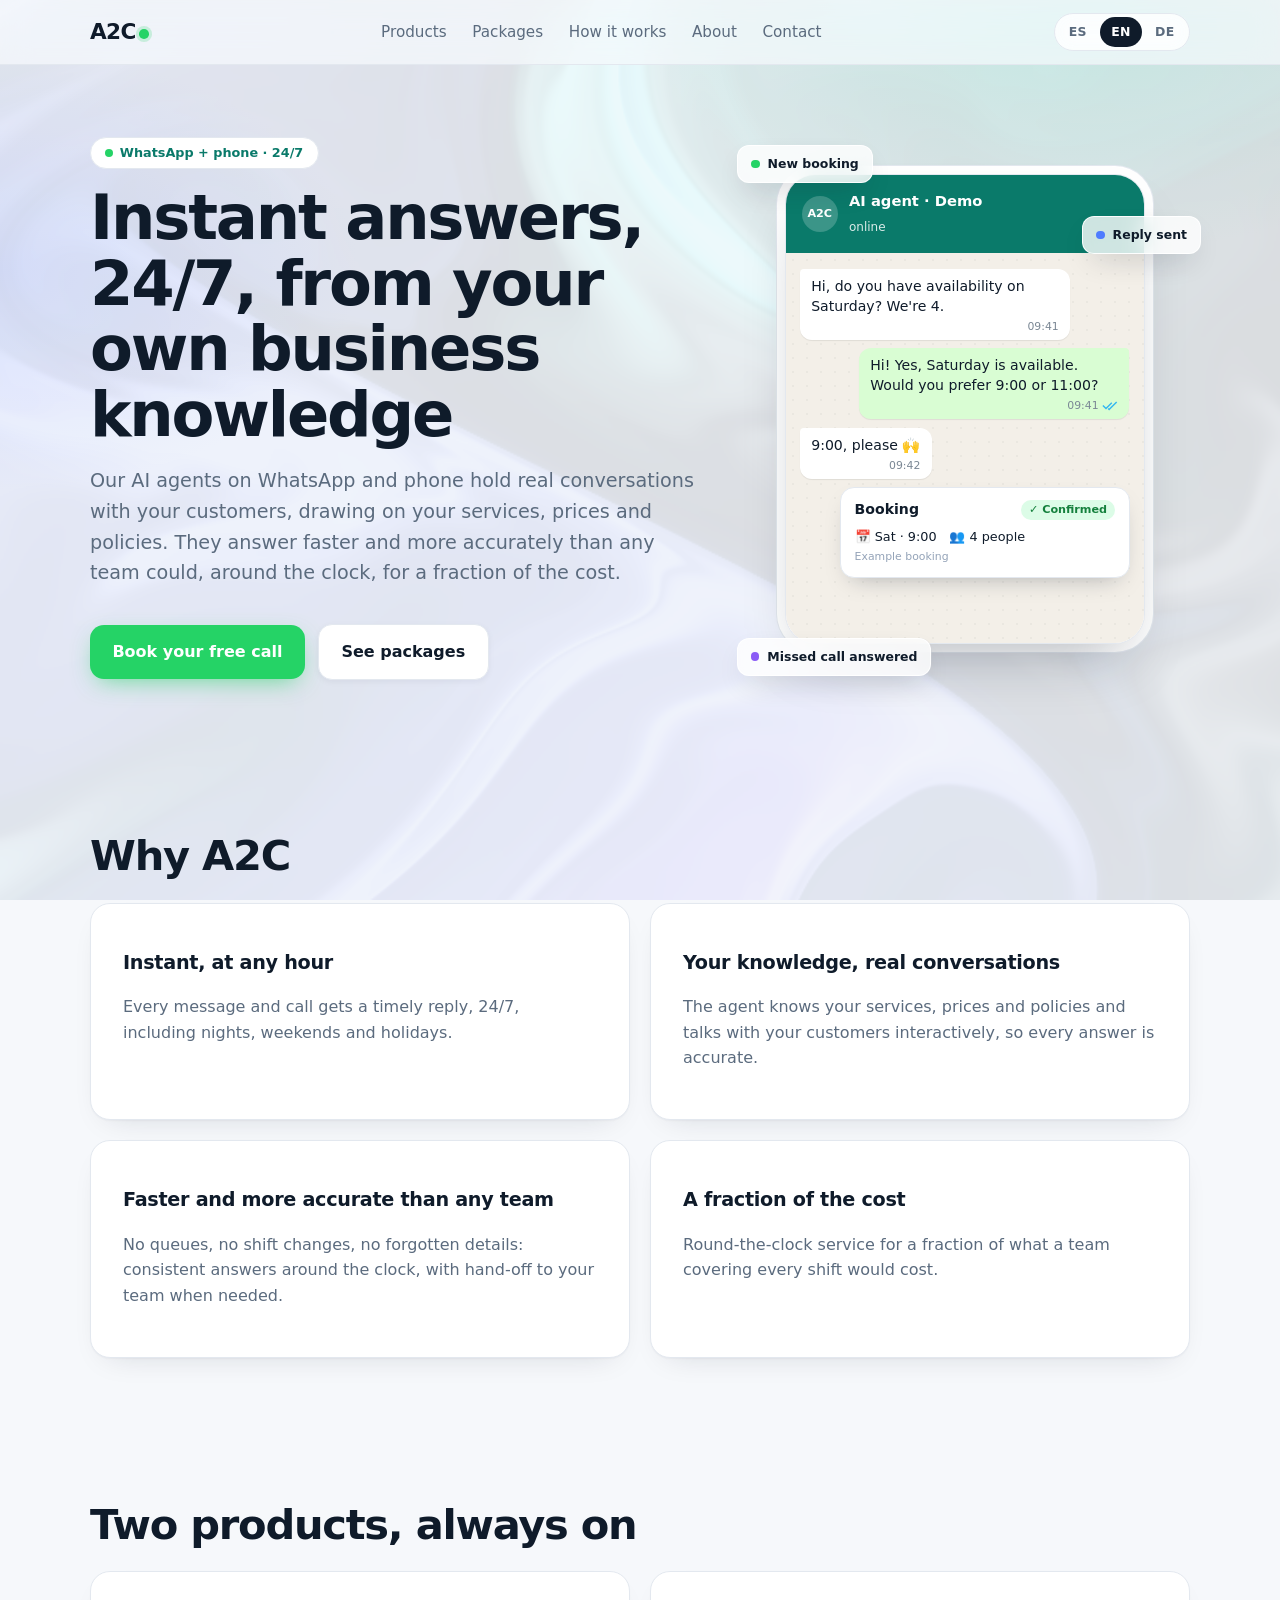
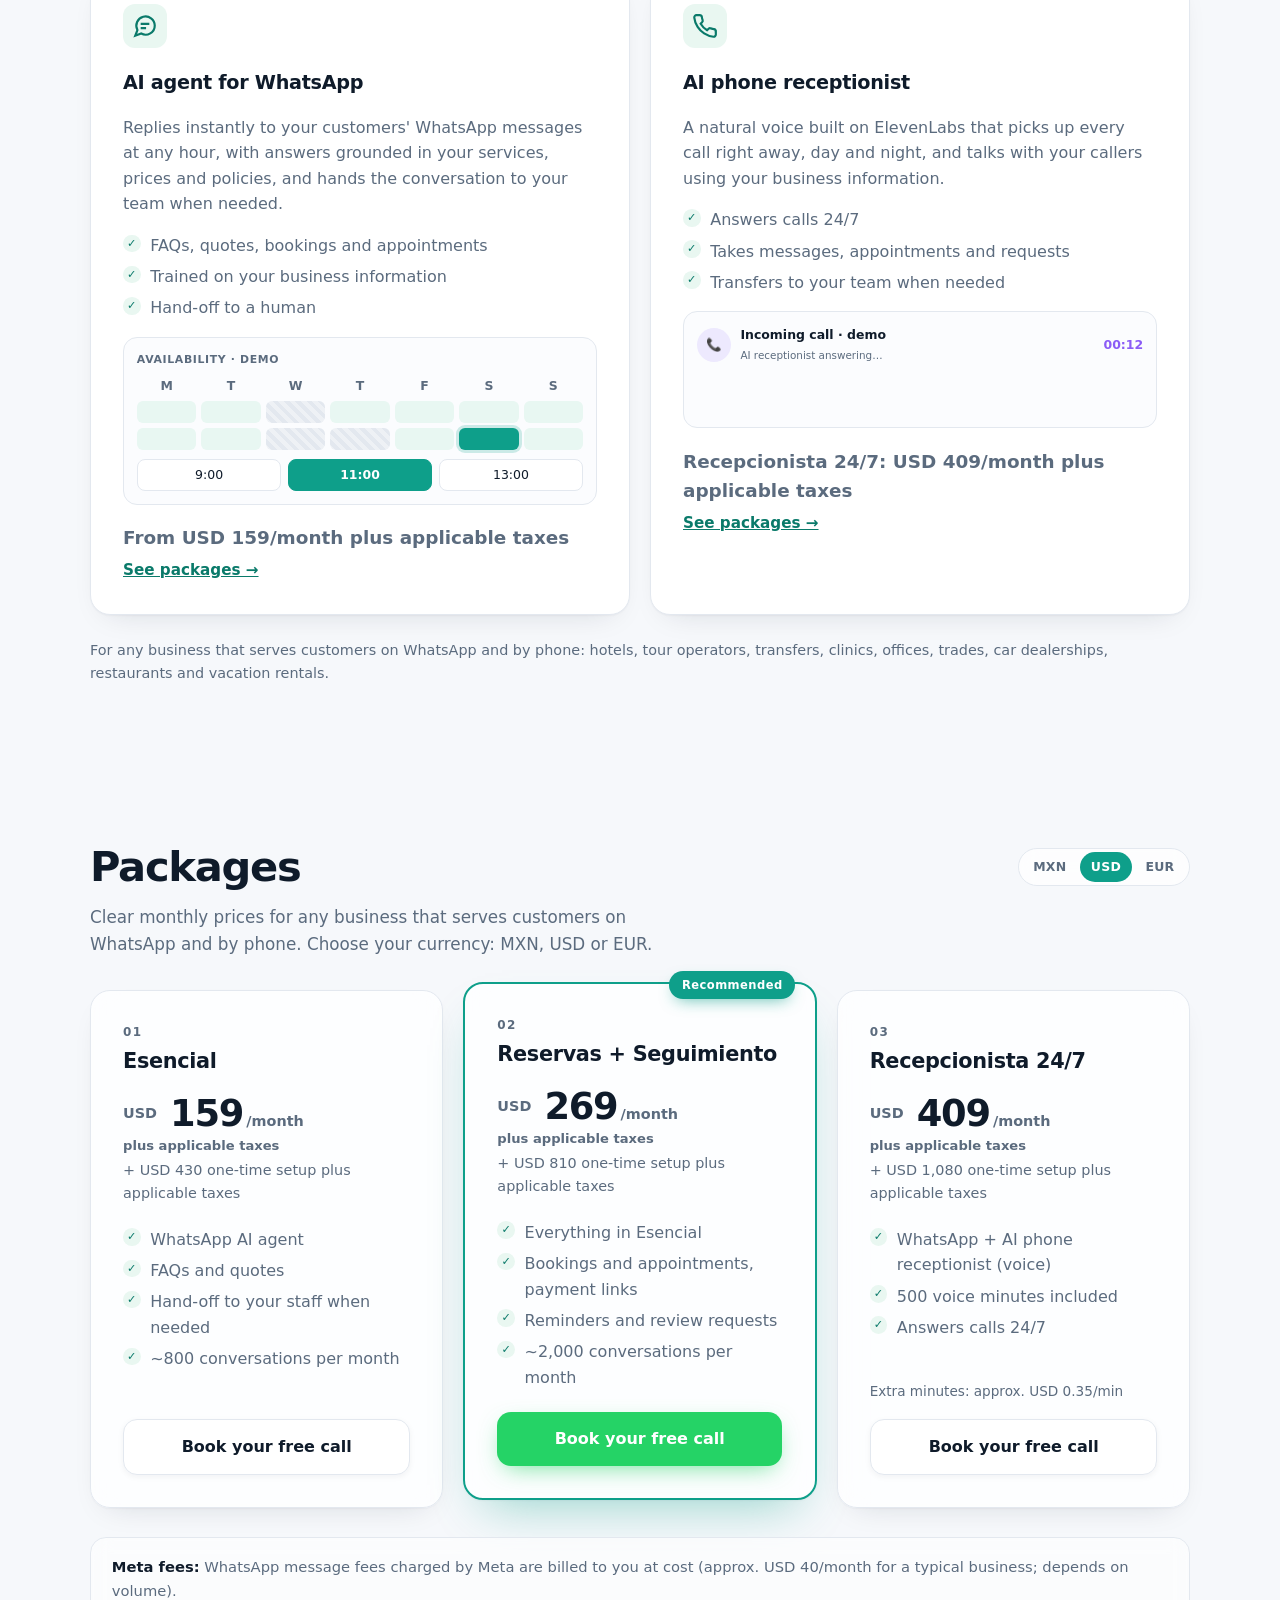
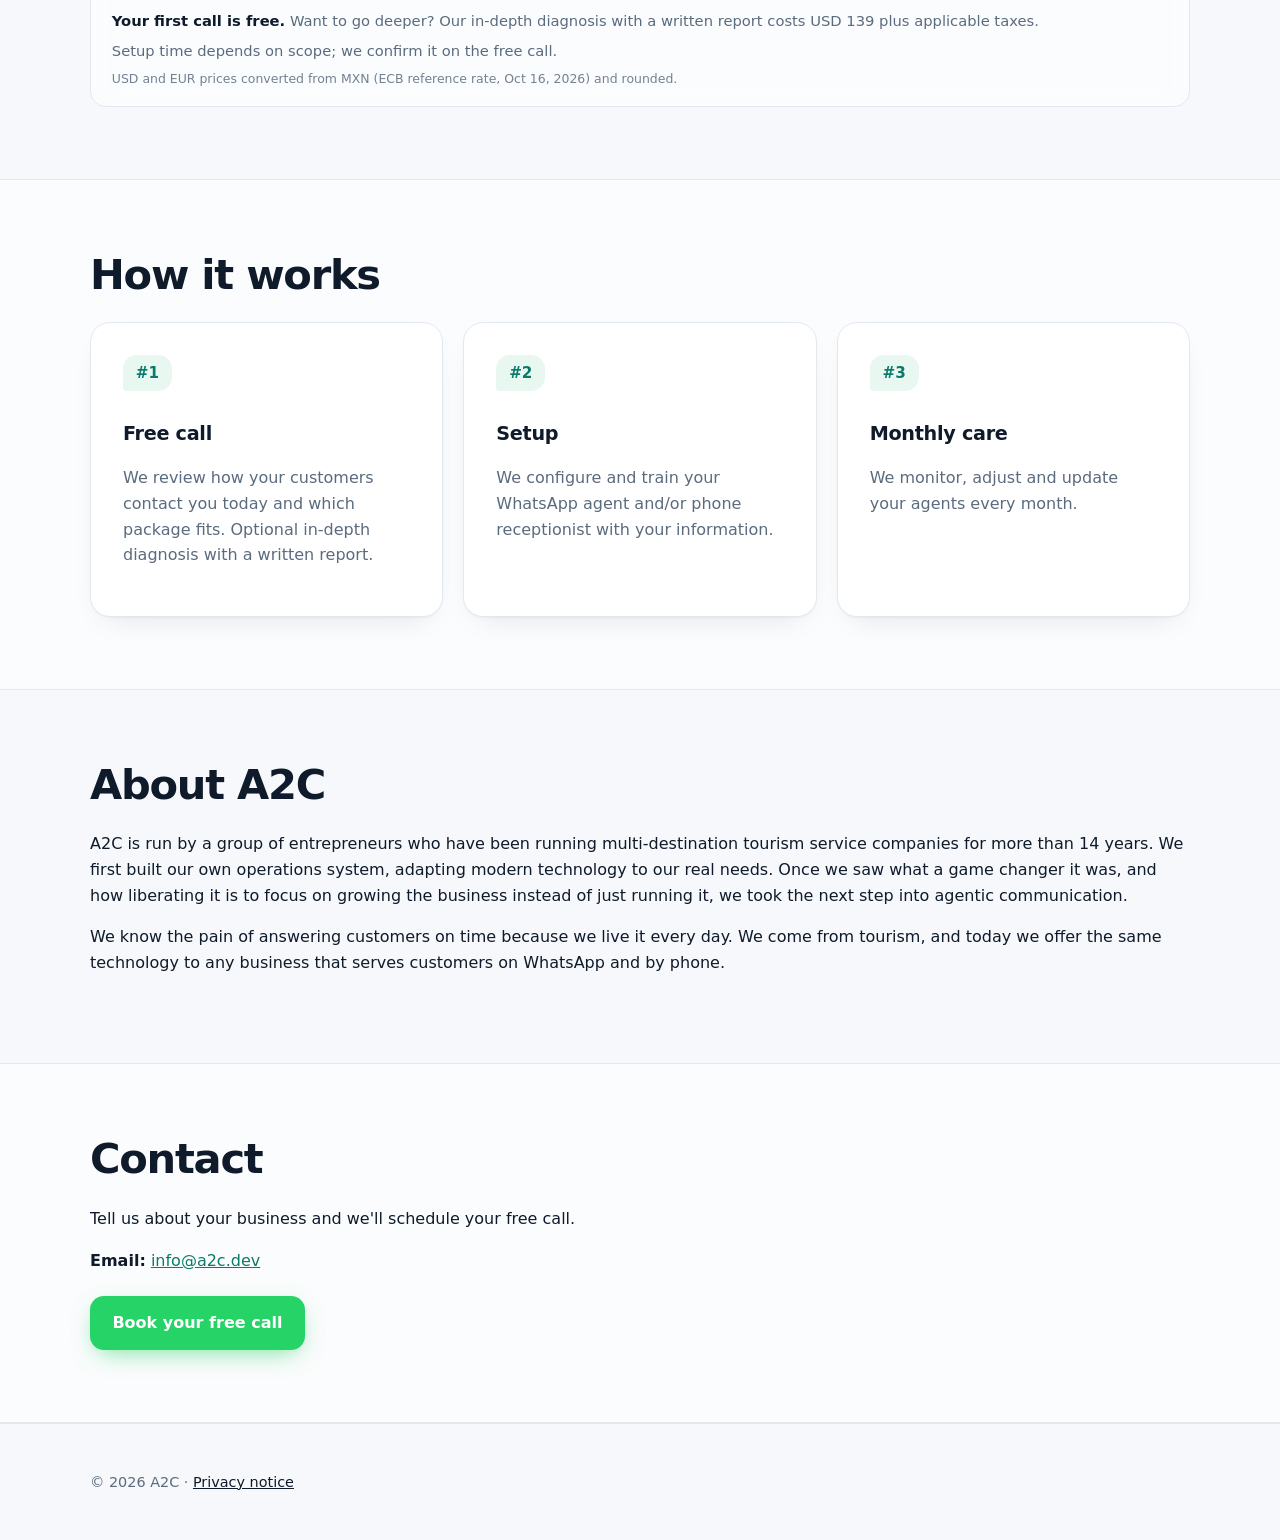
==== commit 9742436d: "Homepage copy: drop language list from selling copy, new hero, 'Por qué A2C' section, updated meta/O" ====
--- a/index.html
+++ b/index.html
@@ -7,10 +7,10 @@
 <meta name="title-es" content="A2C · Agentes de IA para WhatsApp y teléfono para tu negocio">
 <meta name="title-en" content="A2C · AI agents for WhatsApp and phone for your business">
 <meta name="title-de" content="A2C · KI-Agenten für WhatsApp und Telefon für Ihr Unternehmen">
-<meta name="description" content="A2C crea agentes de IA para WhatsApp y una recepcionista telefónica con IA para cualquier negocio que recibe mensajes y llamadas: hoteles, clínicas, despachos, oficios, agencias de autos, restaurantes y más. En español, inglés y alemán.">
+<meta name="description" content="A2C crea agentes de IA para WhatsApp y teléfono que responden al instante, 24/7, con el conocimiento de tu negocio: más rápido y preciso que cualquier equipo, por una fracción de su costo. Para hoteles, clínicas, despachos, oficios, restaurantes y más.">
 <!-- Dominio final: a2c.dev -->
 <link rel="canonical" href="https://a2c.dev/">
-<!-- hreflang: one URL with JS language switch (ES/EN/DE). If separate URLs are created later (e.g. /en/, /de/), add:
+<!-- hreflang: one URL with JS language switch. If separate URLs are created later (e.g. /en/, /de/), add:
 <link rel="alternate" hreflang="es" href="https://a2c.dev/">
 <link rel="alternate" hreflang="en" href="https://a2c.dev/en/">
 <link rel="alternate" hreflang="de" href="https://a2c.dev/de/">
@@ -21,17 +21,17 @@
 <meta property="og:site_name" content="A2C">
 <meta property="og:locale" content="es_MX"><meta property="og:locale:alternate" content="en_US"><meta property="og:locale:alternate" content="de_DE">
 <meta property="og:title" content="A2C · Agentes de IA para WhatsApp y teléfono">
-<meta property="og:description" content="Atiende a tus clientes 24/7 por WhatsApp y teléfono con IA, en español, inglés y alemán.">
+<meta property="og:description" content="Respuestas al instante, 24/7, por WhatsApp y teléfono, basadas en tus servicios, precios y políticas. Más rápido y preciso que cualquier equipo, por una fracción de su costo.">
 <meta property="og:url" content="https://a2c.dev/">
 <meta name="twitter:card" content="summary">
 <meta name="twitter:title" content="A2C · Agentes de IA para WhatsApp y teléfono">
-<meta name="twitter:description" content="Agente de IA en WhatsApp y recepcionista telefónica con IA para cualquier negocio, en español, inglés y alemán.">
+<meta name="twitter:description" content="Agente de IA en WhatsApp y recepcionista telefónica con IA que responden al instante, 24/7, con el conocimiento de tu negocio.">
 <link rel="stylesheet" href="style.css">
 <script src="fx.js" defer></script>
 <script src="i18n.js" defer></script>
 <script src="pricing.js" defer></script>
 <script type="application/ld+json">
-{"@context":"https://schema.org","@type":"ProfessionalService","name":"A2C","url":"https://a2c.dev/","description":"Agentes de IA para WhatsApp y recepcionista telefónica con IA para cualquier negocio que recibe mensajes y llamadas, en español, inglés y alemán.","areaServed":[{"@type":"Country","name":"Mexico"},{"@type":"Place","name":"Latin America"},{"@type":"Country","name":"Spain"},{"@type":"Country","name":"United States"},{"@type":"Country","name":"United Kingdom"},{"@type":"Country","name":"Germany"},{"@type":"Country","name":"Austria"},{"@type":"Country","name":"Switzerland"}],"availableLanguage":["es","en","de"],"email":"info@a2c.dev","makesOffer":[{"@type":"Offer","name":"Esencial","description":"Agente de IA en WhatsApp: preguntas frecuentes, cotizaciones, traspaso a tu equipo, ~800 conversaciones/mes.","price":2900,"priceCurrency":"MXN","priceSpecification":[{"@type":"UnitPriceSpecification","price":2900,"priceCurrency":"MXN","unitCode":"MON","referenceQuantity":{"@type":"QuantitativeValue","value":1,"unitCode":"MON"},"valueAddedTaxIncluded":false},{"@type":"UnitPriceSpecification","name":"Setup","price":7900,"priceCurrency":"MXN","valueAddedTaxIncluded":false},{"@type":"UnitPriceSpecification","price":159,"priceCurrency":"USD","unitCode":"MON","referenceQuantity":{"@type":"QuantitativeValue","value":1,"unitCode":"MON"},"valueAddedTaxIncluded":false},{"@type":"UnitPriceSpecification","name":"Setup","price":430,"priceCurrency":"USD","valueAddedTaxIncluded":false},{"@type":"UnitPriceSpecification","price":139,"priceCurrency":"EUR","unitCode":"MON","referenceQuantity":{"@type":"QuantitativeValue","value":1,"unitCode":"MON"},"valueAddedTaxIncluded":false},{"@type":"UnitPriceSpecification","name":"Setup","price":380,"priceCurrency":"EUR","valueAddedTaxIncluded":false}],"itemOffered":{"@type":"Service","name":"Esencial"}},{"@type":"Offer","name":"Reservas + Seguimiento","description":"Todo lo de Esencial + reservas y citas, links de pago, recordatorios y solicitudes de reseñas, ~2,000 conversaciones/mes.","price":4900,"priceCurrency":"MXN","priceSpecification":[{"@type":"UnitPriceSpecification","price":4900,"priceCurrency":"MXN","unitCode":"MON","referenceQuantity":{"@type":"QuantitativeValue","value":1,"unitCode":"MON"},"valueAddedTaxIncluded":false},{"@type":"UnitPriceSpecification","name":"Setup","price":14900,"priceCurrency":"MXN","valueAddedTaxIncluded":false},{"@type":"UnitPriceSpecification","price":269,"priceCurrency":"USD","unitCode":"MON","referenceQuantity":{"@type":"QuantitativeValue","value":1,"unitCode":"MON"},"valueAddedTaxIncluded":false},{"@type":"UnitPriceSpecification","name":"Setup","price":810,"priceCurrency":"USD","valueAddedTaxIncluded":false},{"@type":"UnitPriceSpecification","price":239,"priceCurrency":"EUR","unitCode":"MON","referenceQuantity":{"@type":"QuantitativeValue","value":1,"unitCode":"MON"},"valueAddedTaxIncluded":false},{"@type":"UnitPriceSpecification","name":"Setup","price":720,"priceCurrency":"EUR","valueAddedTaxIncluded":false}],"itemOffered":{"@type":"Service","name":"Reservas + Seguimiento"}},{"@type":"Offer","name":"Recepcionista 24/7","description":"WhatsApp + recepcionista telefónica con IA, incluye 500 minutos de voz.","price":7500,"priceCurrency":"MXN","priceSpecification":[{"@type":"UnitPriceSpecification","price":7500,"priceCurrency":"MXN","unitCode":"MON","referenceQuantity":{"@type":"QuantitativeValue","value":1,"unitCode":"MON"},"valueAddedTaxIncluded":false},{"@type":"UnitPriceSpecification","name":"Setup","price":19900,"priceCurrency":"MXN","valueAddedTaxIncluded":false},{"@type":"UnitPriceSpecification","price":409,"priceCurrency":"USD","unitCode":"MON","referenceQuantity":{"@type":"QuantitativeValue","value":1,"unitCode":"MON"},"valueAddedTaxIncluded":false},{"@type":"UnitPriceSpecification","name":"Setup","price":1080,"priceCurrency":"USD","valueAddedTaxIncluded":false},{"@type":"UnitPriceSpecification","price":359,"priceCurrency":"EUR","unitCode":"MON","referenceQuantity":{"@type":"QuantitativeValue","value":1,"unitCode":"MON"},"valueAddedTaxIncluded":false},{"@type":"UnitPriceSpecification","name":"Setup","price":960,"priceCurrency":"EUR","valueAddedTaxIncluded":false}],"itemOffered":{"@type":"Service","name":"Recepcionista 24/7"}},{"@type":"Offer","name":"Llamada inicial","price":0,"priceCurrency":"MXN","itemOffered":{"@type":"Service","name":"Primera llamada gratis"}},{"@type":"Offer","name":"Diagnóstico detallado","price":2500,"priceCurrency":"MXN","priceSpecification":[{"@type":"PriceSpecification","price":2500,"priceCurrency":"MXN","valueAddedTaxIncluded":false},{"@type":"PriceSpecification","price":139,"priceCurrency":"USD","valueAddedTaxIncluded":false},{"@type":"PriceSpecification","price":119,"priceCurrency":"EUR","valueAddedTaxIncluded":false}],"itemOffered":{"@type":"Service","name":"Diagnóstico con reporte escrito"}}]}
+{"@context":"https://schema.org","@type":"ProfessionalService","name":"A2C","url":"https://a2c.dev/","description":"Agentes de IA para WhatsApp y recepcionista telefónica con IA que responden al instante, 24/7, con el conocimiento de cada negocio: sus servicios, precios y políticas.","areaServed":[{"@type":"Country","name":"Mexico"},{"@type":"Place","name":"Latin America"},{"@type":"Country","name":"Spain"},{"@type":"Country","name":"United States"},{"@type":"Country","name":"United Kingdom"},{"@type":"Country","name":"Germany"},{"@type":"Country","name":"Austria"},{"@type":"Country","name":"Switzerland"}],"email":"info@a2c.dev","makesOffer":[{"@type":"Offer","name":"Esencial","description":"Agente de IA en WhatsApp: preguntas frecuentes, cotizaciones, traspaso a tu equipo, ~800 conversaciones/mes.","price":2900,"priceCurrency":"MXN","priceSpecification":[{"@type":"UnitPriceSpecification","price":2900,"priceCurrency":"MXN","unitCode":"MON","referenceQuantity":{"@type":"QuantitativeValue","value":1,"unitCode":"MON"},"valueAddedTaxIncluded":false},{"@type":"UnitPriceSpecification","name":"Setup","price":7900,"priceCurrency":"MXN","valueAddedTaxIncluded":false},{"@type":"UnitPriceSpecification","price":159,"priceCurrency":"USD","unitCode":"MON","referenceQuantity":{"@type":"QuantitativeValue","value":1,"unitCode":"MON"},"valueAddedTaxIncluded":false},{"@type":"UnitPriceSpecification","name":"Setup","price":430,"priceCurrency":"USD","valueAddedTaxIncluded":false},{"@type":"UnitPriceSpecification","price":139,"priceCurrency":"EUR","unitCode":"MON","referenceQuantity":{"@type":"QuantitativeValue","value":1,"unitCode":"MON"},"valueAddedTaxIncluded":false},{"@type":"UnitPriceSpecification","name":"Setup","price":380,"priceCurrency":"EUR","valueAddedTaxIncluded":false}],"itemOffered":{"@type":"Service","name":"Esencial"}},{"@type":"Offer","name":"Reservas + Seguimiento","description":"Todo lo de Esencial + reservas y citas, links de pago, recordatorios y solicitudes de reseñas, ~2,000 conversaciones/mes.","price":4900,"priceCurrency":"MXN","priceSpecification":[{"@type":"UnitPriceSpecification","price":4900,"priceCurrency":"MXN","unitCode":"MON","referenceQuantity":{"@type":"QuantitativeValue","value":1,"unitCode":"MON"},"valueAddedTaxIncluded":false},{"@type":"UnitPriceSpecification","name":"Setup","price":14900,"priceCurrency":"MXN","valueAddedTaxIncluded":false},{"@type":"UnitPriceSpecification","price":269,"priceCurrency":"USD","unitCode":"MON","referenceQuantity":{"@type":"QuantitativeValue","value":1,"unitCode":"MON"},"valueAddedTaxIncluded":false},{"@type":"UnitPriceSpecification","name":"Setup","price":810,"priceCurrency":"USD","valueAddedTaxIncluded":false},{"@type":"UnitPriceSpecification","price":239,"priceCurrency":"EUR","unitCode":"MON","referenceQuantity":{"@type":"QuantitativeValue","value":1,"unitCode":"MON"},"valueAddedTaxIncluded":false},{"@type":"UnitPriceSpecification","name":"Setup","price":720,"priceCurrency":"EUR","valueAddedTaxIncluded":false}],"itemOffered":{"@type":"Service","name":"Reservas + Seguimiento"}},{"@type":"Offer","name":"Recepcionista 24/7","description":"WhatsApp + recepcionista telefónica con IA, incluye 500 minutos de voz.","price":7500,"priceCurrency":"MXN","priceSpecification":[{"@type":"UnitPriceSpecification","price":7500,"priceCurrency":"MXN","unitCode":"MON","referenceQuantity":{"@type":"QuantitativeValue","value":1,"unitCode":"MON"},"valueAddedTaxIncluded":false},{"@type":"UnitPriceSpecification","name":"Setup","price":19900,"priceCurrency":"MXN","valueAddedTaxIncluded":false},{"@type":"UnitPriceSpecification","price":409,"priceCurrency":"USD","unitCode":"MON","referenceQuantity":{"@type":"QuantitativeValue","value":1,"unitCode":"MON"},"valueAddedTaxIncluded":false},{"@type":"UnitPriceSpecification","name":"Setup","price":1080,"priceCurrency":"USD","valueAddedTaxIncluded":false},{"@type":"UnitPriceSpecification","price":359,"priceCurrency":"EUR","unitCode":"MON","referenceQuantity":{"@type":"QuantitativeValue","value":1,"unitCode":"MON"},"valueAddedTaxIncluded":false},{"@type":"UnitPriceSpecification","name":"Setup","price":960,"priceCurrency":"EUR","valueAddedTaxIncluded":false}],"itemOffered":{"@type":"Service","name":"Recepcionista 24/7"}},{"@type":"Offer","name":"Llamada inicial","price":0,"priceCurrency":"MXN","itemOffered":{"@type":"Service","name":"Primera llamada gratis"}},{"@type":"Offer","name":"Diagnóstico detallado","price":2500,"priceCurrency":"MXN","priceSpecification":[{"@type":"PriceSpecification","price":2500,"priceCurrency":"MXN","valueAddedTaxIncluded":false},{"@type":"PriceSpecification","price":139,"priceCurrency":"USD","valueAddedTaxIncluded":false},{"@type":"PriceSpecification","price":119,"priceCurrency":"EUR","valueAddedTaxIncluded":false}],"itemOffered":{"@type":"Service","name":"Diagnóstico con reporte escrito"}}]}
 </script>
 </head>
 <body>
@@ -46,9 +46,9 @@
 </div></header>
 <main id="main">
 <section class="hero" id="top"><div class="w hero-grid"><div class="hero-copy">
-<span class="tag" data-es data-en="ES / EN / DE · For any business" data-de="ES / EN / DE · Für jedes Unternehmen">ES / EN / DE · Para cualquier negocio</span>
-<h1 class="split" data-es data-en="Answer your customers 24/7 with AI, in Spanish, English and German" data-de="Beantworten Sie Kundenanfragen rund um die Uhr mit KI, auf Spanisch, Englisch und Deutsch">Atiende a tus clientes 24/7 con IA, en español, inglés y alemán</h1>
-<p class="lead blur-in" data-es data-en="A2C builds AI agents for any business that gets messages and calls: hotels, tour operators, clinics, offices, plumbers and trades, car dealerships, restaurants, vacation rentals and more. A WhatsApp agent and a phone receptionist that answer questions, take bookings and appointments, and hand the conversation to your team when needed." data-de="A2C entwickelt KI-Agenten für jedes Unternehmen, das Nachrichten und Anrufe erhält: Hotels, Touranbieter, Praxen, Büros, Handwerksbetriebe, Autohäuser, Restaurants, Ferienwohnungen und mehr. Ein WhatsApp-Agent und eine Telefonrezeption, die Fragen beantworten, Buchungen und Termine aufnehmen und das Gespräch bei Bedarf an Ihr Team übergeben.">A2C crea agentes de IA para cualquier negocio que recibe mensajes y llamadas: hoteles, tour operadores, clínicas, despachos, plomeros y oficios, agencias de autos, restaurantes, rentas vacacionales y más. Un agente en WhatsApp y una recepcionista telefónica que responden dudas, toman reservas y citas, y pasan la conversación a tu equipo cuando hace falta.</p>
+<span class="tag" data-es data-en="WhatsApp + phone · 24/7" data-de="WhatsApp + Telefon · rund um die Uhr">WhatsApp + teléfono · 24/7</span>
+<h1 class="split" data-es data-en="Instant answers, 24/7, from your own business knowledge" data-de="Sofort die richtige Antwort – rund um die Uhr, mit dem Wissen Ihres Unternehmens">Respuestas al instante, 24/7, con lo que sabe tu negocio</h1>
+<p class="lead blur-in" data-es data-en="Our AI agents on WhatsApp and phone hold real conversations with your customers, drawing on your services, prices and policies. They answer faster and more accurately than any team could, around the clock, for a fraction of the cost." data-de="Unsere KI-Agenten für WhatsApp und Telefon führen echte Gespräche mit Ihren Kunden – auf Basis Ihrer Leistungen, Preise und Richtlinien. Sie antworten schneller und präziser, als es ein Team je könnte, rund um die Uhr und zu einem Bruchteil der Kosten.">Nuestros agentes de IA en WhatsApp y teléfono conversan con tus clientes usando tus servicios, precios y políticas. Responden más rápido y con más precisión que cualquier equipo, a cualquier hora, por una fracción de su costo.</p>
 <a class="btn magnetic" href="mailto:info@a2c.dev?subject=Llamada%20gratis%20%E2%80%93%20A2C" data-es-href="mailto:info@a2c.dev?subject=Llamada%20gratis%20%E2%80%93%20A2C" data-en-href="mailto:info@a2c.dev?subject=Free%20call%20%E2%80%93%20A2C" data-de-href="mailto:info@a2c.dev?subject=Kostenloses%20Erstgespr%C3%A4ch%20%E2%80%93%20A2C"><span data-es data-en="Book your free call" data-de="Kostenloses Erstgespräch">Pide tu llamada gratis</span></a>
 <a class="btn o" href="#paquetes" data-es data-en="See packages" data-de="Pakete ansehen">Ver paquetes</a>
 </div><div class="demo-wrap" aria-hidden="true">
@@ -67,13 +67,22 @@
 <div class="toast t3"><span class="dot v"></span><span data-es data-en="Missed call answered" data-de="Verpasster Anruf beantwortet">Llamada perdida atendida</span></div>
 </div></div></section>
 
+<section id="por-que" class="alt"><div class="w">
+<h2 data-es data-en="Why A2C" data-de="Warum A2C">Por qué A2C</h2>
+<div class="grid g2">
+<div class="card reveal"><h3 data-es data-en="Instant, at any hour" data-de="Sofort, zu jeder Uhrzeit">Al instante, a cualquier hora</h3><p data-es data-en="Every message and call gets a timely reply, 24/7, including nights, weekends and holidays." data-de="Jede Nachricht und jeder Anruf wird rechtzeitig beantwortet – rund um die Uhr, auch nachts, am Wochenende und an Feiertagen.">Cada mensaje y llamada recibe respuesta a tiempo, 24/7, también de noche, en fines de semana y festivos.</p></div>
+<div class="card reveal"><h3 data-es data-en="Your knowledge, real conversations" data-de="Ihr Wissen, echte Gespräche">Tu conocimiento, conversaciones reales</h3><p data-es data-en="The agent knows your services, prices and policies and talks with your customers interactively, so every answer is accurate." data-de="Der Agent kennt Ihre Leistungen, Preise und Richtlinien und führt interaktive Gespräche mit Ihren Kunden – so stimmt jede Antwort.">El agente conoce tus servicios, precios y políticas y conversa con tus clientes de forma interactiva, para que cada respuesta sea precisa.</p></div>
+<div class="card reveal"><h3 data-es data-en="Faster and more accurate than any team" data-de="Schneller und präziser als jedes Team">Más rápido y preciso que cualquier equipo</h3><p data-es data-en="No queues, no shift changes, no forgotten details: consistent answers around the clock, with hand-off to your team when needed." data-de="Keine Warteschlangen, keine Schichtwechsel, keine vergessenen Details: verlässliche Antworten rund um die Uhr, mit Übergabe an Ihr Team bei Bedarf.">Sin filas, sin cambios de turno, sin detalles olvidados: respuestas consistentes a toda hora, con traspaso a tu equipo cuando hace falta.</p></div>
+<div class="card reveal"><h3 data-es data-en="A fraction of the cost" data-de="Ein Bruchteil der Kosten">Una fracción del costo</h3><p data-es data-en="Round-the-clock service for a fraction of what a team covering every shift would cost." data-de="Service rund um die Uhr zu einem Bruchteil dessen, was ein Team für alle Schichten kosten würde.">Atención las 24 horas por una fracción de lo que costaría un equipo cubriendo todos los turnos.</p></div>
+</div></div></section>
+
 <section id="productos"><div class="w">
-<h2 data-es data-en="Two products, three languages" data-de="Zwei Produkte, drei Sprachen">Dos productos, tres idiomas</h2>
+<h2 data-es data-en="Two products, always on" data-de="Zwei Produkte, immer erreichbar">Dos productos, siempre disponibles</h2>
 <div class="grid g2">
 <article class="card reveal">
 <svg class="ic" viewBox="0 0 24 24" fill="none" stroke="currentColor" stroke-width="2" aria-hidden="true"><path d="M21 11.5a8.4 8.4 0 0 1-12.5 7.4L3 21l2-5.3A8.5 8.5 0 1 1 21 11.5z"/><path d="M8 10h8M8 14h5"/></svg>
 <h3 data-es data-en="AI agent for WhatsApp" data-de="KI-Agent für WhatsApp">Agente de IA para WhatsApp</h3>
-<p data-es data-en="Replies to your customers' WhatsApp messages at any hour, in Spanish, English and German, and hands the conversation to your team when needed." data-de="Beantwortet die WhatsApp-Nachrichten Ihrer Kunden zu jeder Uhrzeit, auf Spanisch, Englisch und Deutsch, und übergibt das Gespräch bei Bedarf an Ihr Team.">Responde los mensajes de WhatsApp de tus clientes a cualquier hora, en español, inglés y alemán, y pasa la conversación a tu equipo cuando hace falta.</p>
+<p data-es data-en="Replies instantly to your customers' WhatsApp messages at any hour, with answers grounded in your services, prices and policies, and hands the conversation to your team when needed." data-de="Beantwortet die WhatsApp-Nachrichten Ihrer Kunden sofort und zu jeder Uhrzeit – auf Basis Ihrer Leistungen, Preise und Richtlinien – und übergibt das Gespräch bei Bedarf an Ihr Team.">Responde al instante los mensajes de WhatsApp de tus clientes, a cualquier hora, con respuestas basadas en tus servicios, precios y políticas, y pasa la conversación a tu equipo cuando hace falta.</p>
 <ul class="chk"><li data-es data-en="FAQs, quotes, bookings and appointments" data-de="Häufige Fragen, Angebote, Buchungen und Termine">Preguntas frecuentes, cotizaciones, reservas y citas</li><li data-es data-en="Trained on your business information" data-de="Mit den Informationen Ihres Unternehmens trainiert">Entrenado con la información de tu negocio</li><li data-es data-en="Hand-off to a human" data-de="Übergabe an einen Menschen">Traspaso a una persona</li></ul>
 <div class="mock slots" aria-hidden="true"><div class="mock-h"><span data-es data-en="Availability · demo" data-de="Verfügbarkeit · Demo">Disponibilidad · demo</span></div><div class="days"><span data-es data-en="M" data-de="M">L</span><span data-es data-en="T" data-de="D">M</span><span data-es data-en="W" data-de="M">M</span><span data-es data-en="T" data-de="D">J</span><span data-es data-en="F" data-de="F">V</span><span data-es data-en="S" data-de="S">S</span><span data-es data-en="S" data-de="S">D</span></div><div class="cells"><span class="c"></span><span class="c"></span><span class="c full"></span><span class="c"></span><span class="c"></span><span class="c"></span><span class="c"></span><span class="c"></span><span class="c"></span><span class="c full"></span><span class="c full"></span><span class="c"></span><span class="c pick"></span><span class="c"></span></div><div class="times"><span>9:00</span><span class="pick">11:00</span><span>13:00</span></div></div>
 <p class="price" data-price="from" data-pkg="esencial">Desde MXN 2,900/mes + IVA</p><p class="quote"><a href="#paquetes" data-es data-en="See packages →" data-de="Pakete ansehen →">Ver paquetes →</a></p>
@@ -81,7 +90,7 @@
 <article class="card reveal">
 <svg class="ic" viewBox="0 0 24 24" fill="none" stroke="currentColor" stroke-width="2" aria-hidden="true"><path d="M22 16.9v3a2 2 0 0 1-2.2 2 19.8 19.8 0 0 1-8.6-3.1 19.5 19.5 0 0 1-6-6A19.8 19.8 0 0 1 2.1 4.2 2 2 0 0 1 4.1 2h3a2 2 0 0 1 2 1.7c.1 1 .4 1.9.7 2.8a2 2 0 0 1-.5 2.1L8 9.9a16 16 0 0 0 6 6l1.3-1.3a2 2 0 0 1 2.1-.4c.9.3 1.8.6 2.8.7a2 2 0 0 1 1.7 2z"/></svg>
 <h3 data-es data-en="AI phone receptionist" data-de="KI-Telefonrezeption">Recepcionista telefónica con IA</h3>
-<p data-es data-en="A natural voice built on ElevenLabs that answers your calls in Spanish, English and German, day and night." data-de="Eine natürliche Stimme auf Basis von ElevenLabs, die Ihre Anrufe auf Spanisch, Englisch und Deutsch entgegennimmt, Tag und Nacht.">Una voz natural construida sobre ElevenLabs que contesta tus llamadas en español, inglés y alemán, de día y de noche.</p>
+<p data-es data-en="A natural voice built on ElevenLabs that picks up every call right away, day and night, and talks with your callers using your business information." data-de="Eine natürliche Stimme auf Basis von ElevenLabs, die jeden Anruf sofort entgegennimmt, Tag und Nacht, und mit Ihren Anrufern auf Basis Ihrer Unternehmensinformationen spricht.">Una voz natural construida sobre ElevenLabs que contesta cada llamada al momento, de día y de noche, y conversa con tus clientes usando la información de tu negocio.</p>
 <ul class="chk"><li data-es data-en="Answers calls 24/7" data-de="Nimmt Anrufe rund um die Uhr entgegen">Contesta llamadas 24/7</li><li data-es data-en="Takes messages, appointments and requests" data-de="Nimmt Nachrichten, Termine und Anfragen auf">Toma recados, citas y solicitudes</li><li data-es data-en="Transfers to your team when needed" data-de="Leitet bei Bedarf an Ihr Team weiter">Transfiere a tu equipo cuando hace falta</li></ul>
 <div class="mock call" aria-hidden="true"><div class="call-h"><span class="ring">📞</span><div><b><span data-es data-en="Incoming call · demo" data-de="Eingehender Anruf · Demo">Llamada entrante · demo</span></b><small><span data-es data-en="AI receptionist answering…" data-de="KI-Rezeption nimmt ab …">Recepcionista IA contestando…</span></small></div><span class="live">00:12</span></div><div class="wave"><i style="--d:0"></i><i style="--d:1"></i><i style="--d:2"></i><i style="--d:3"></i><i style="--d:4"></i><i style="--d:5"></i><i style="--d:6"></i><i style="--d:7"></i><i style="--d:8"></i><i style="--d:9"></i><i style="--d:10"></i><i style="--d:11"></i><i style="--d:12"></i><i style="--d:13"></i><i style="--d:14"></i><i style="--d:15"></i><i style="--d:16"></i><i style="--d:17"></i><i style="--d:18"></i><i style="--d:19"></i><i style="--d:20"></i><i style="--d:21"></i><i style="--d:22"></i><i style="--d:23"></i><i style="--d:24"></i><i style="--d:25"></i><i style="--d:26"></i><i style="--d:27"></i></div></div>
 <p class="price" data-price="recep" data-pkg="recepcionista">Recepcionista 24/7: MXN 7,500/mes + IVA</p><p class="quote"><a href="#paquetes" data-es data-en="See packages →" data-de="Pakete ansehen →">Ver paquetes →</a></p>
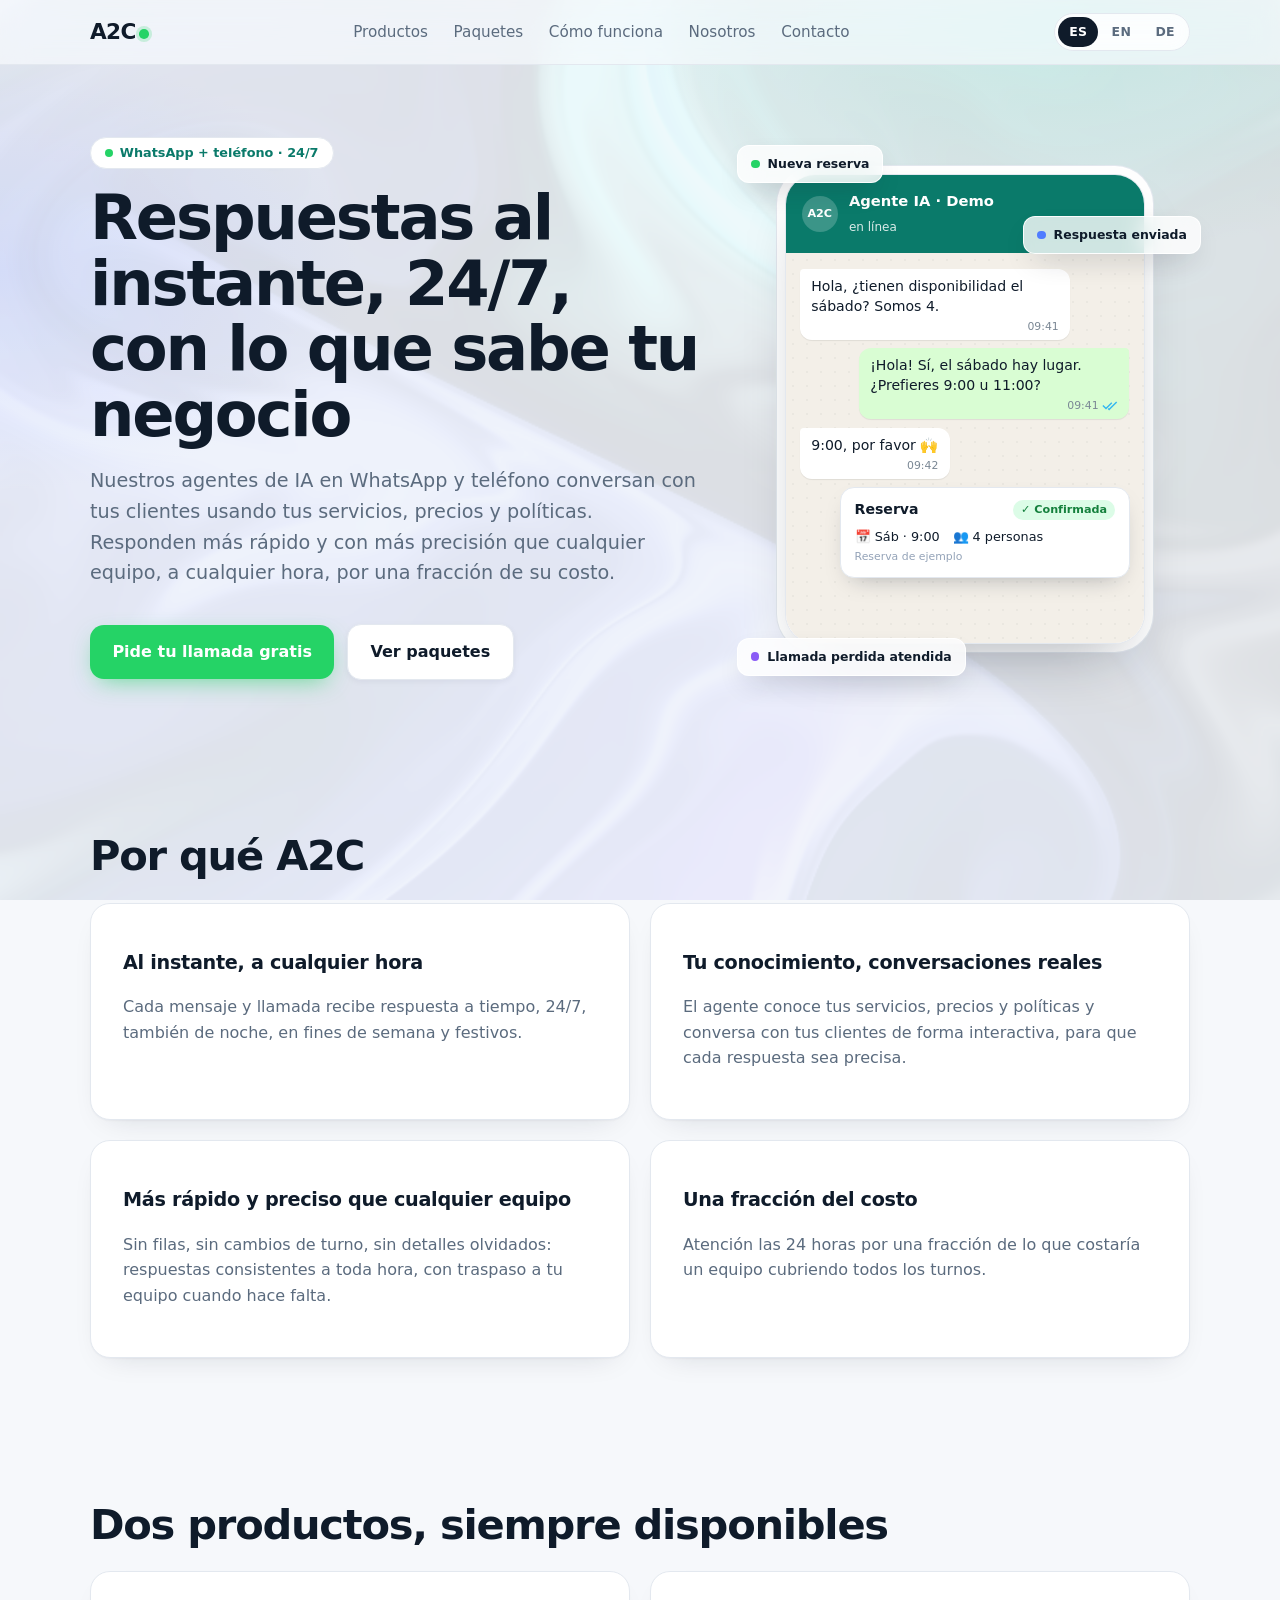
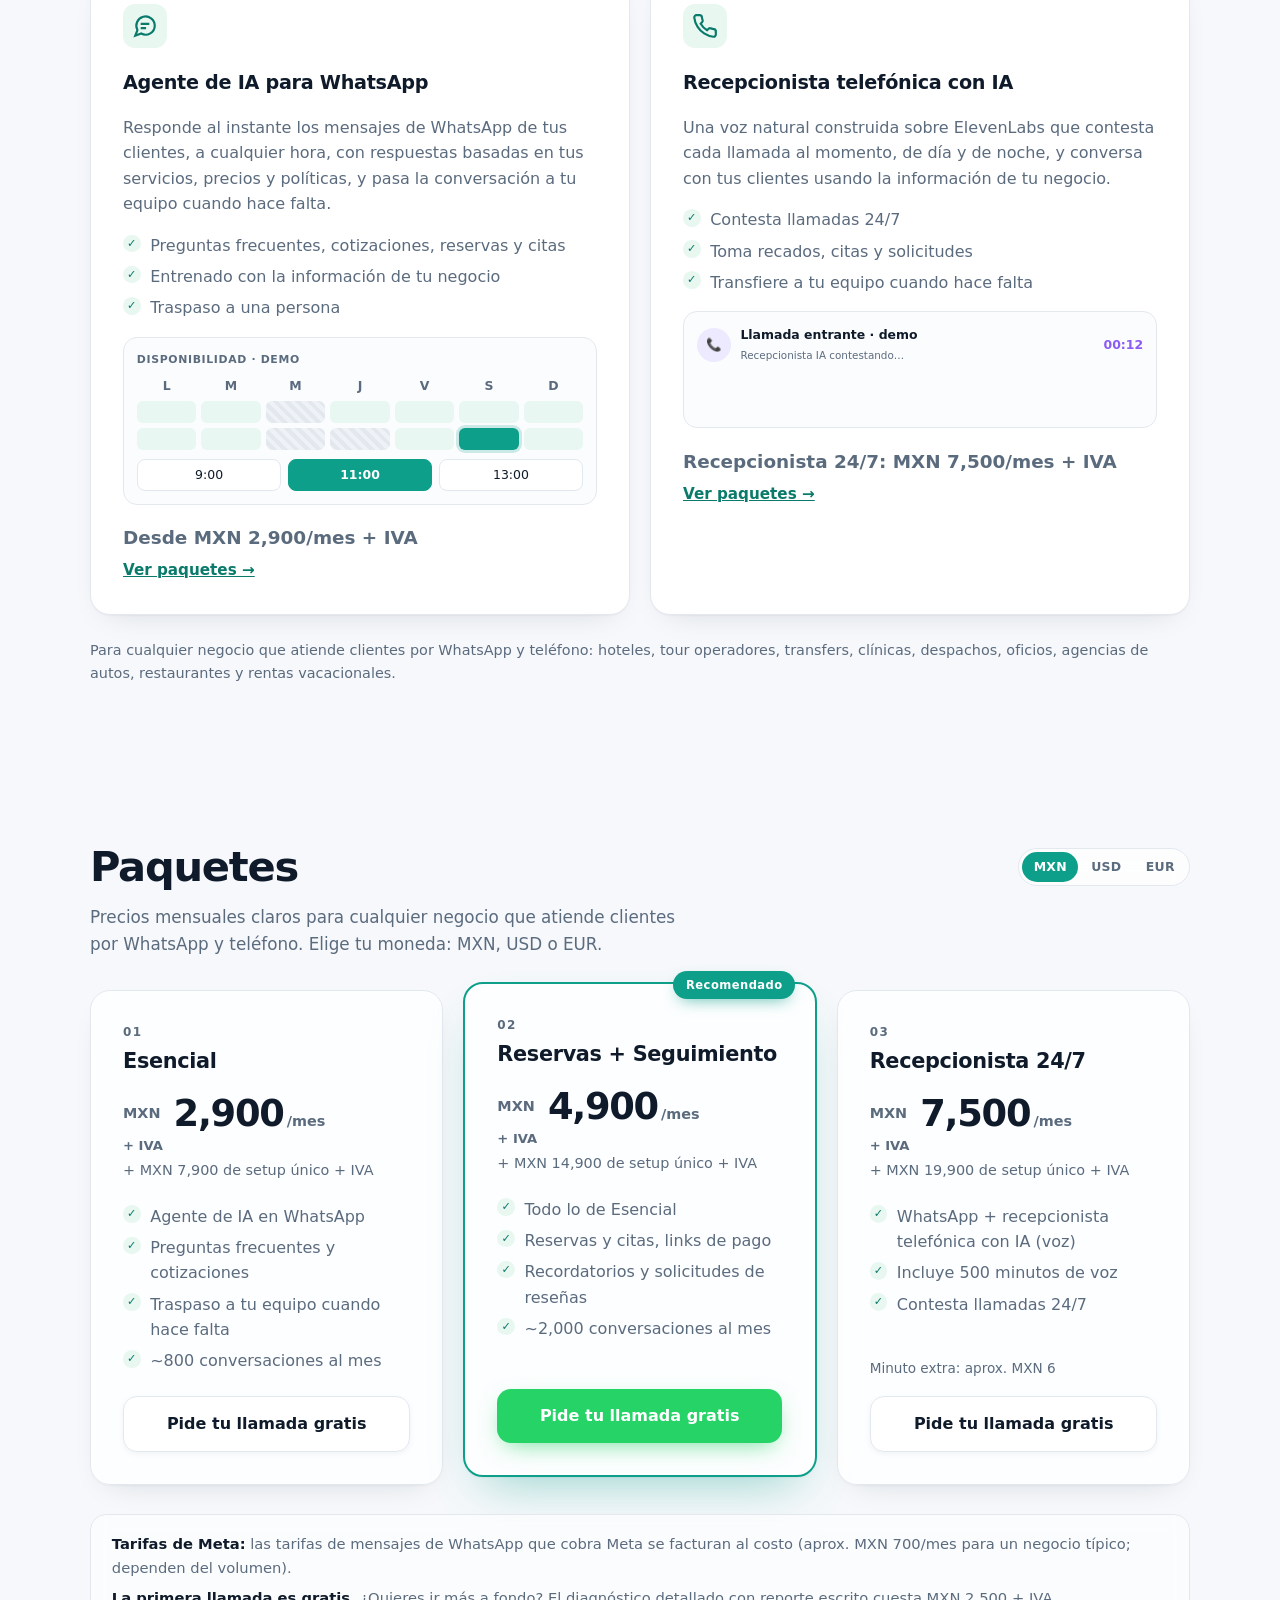
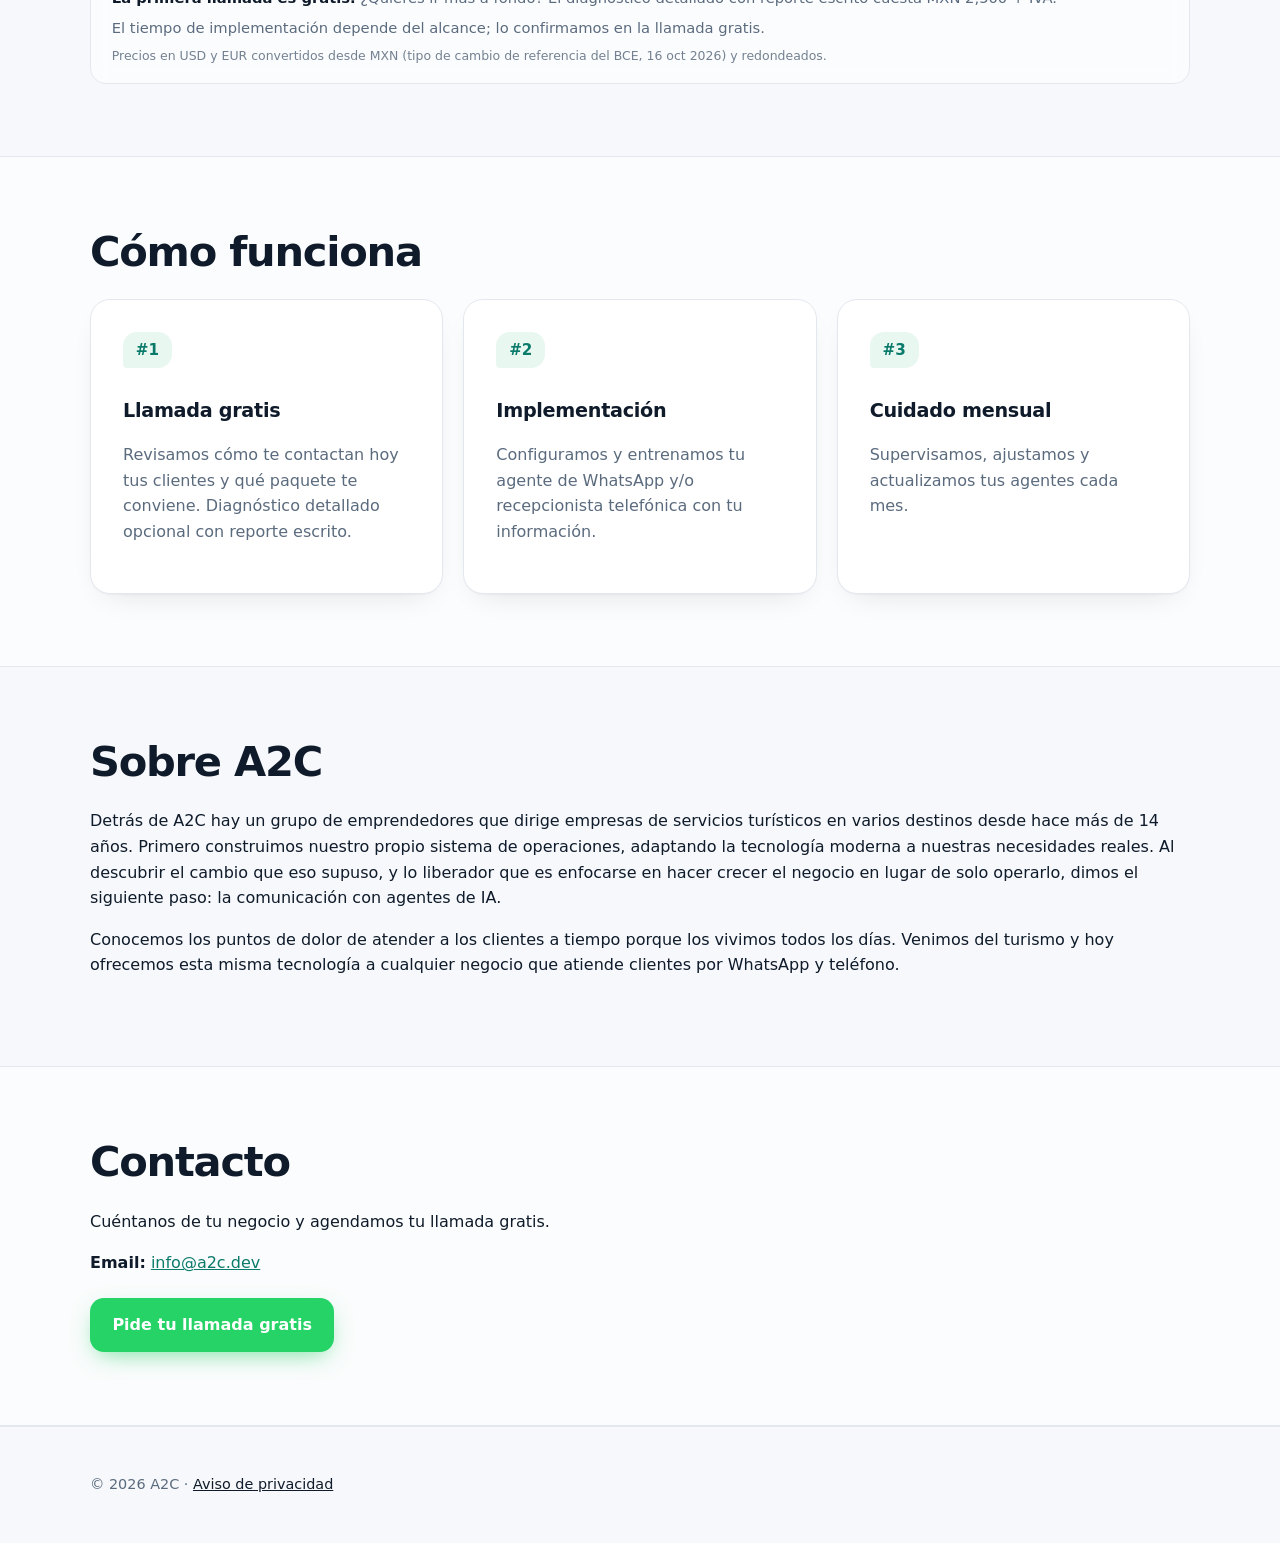
==== commit e7c7e3de: "QA fixes + SEO: static /en/ and /de/ pages, hreflang, mobile menu, DE prices - /en/ and /de/ are sta" ====
--- a/index.html
+++ b/index.html
@@ -1,35 +1,35 @@
 <!doctype html>
-<html lang="es">
+<html lang="es" data-url-lang>
 <head>
 <meta charset="utf-8">
 <meta name="viewport" content="width=device-width,initial-scale=1">
+<!-- seo:start (generated by tools/build-i18n.py) -->
 <title>A2C · Agentes de IA para WhatsApp y teléfono para tu negocio</title>
-<meta name="title-es" content="A2C · Agentes de IA para WhatsApp y teléfono para tu negocio">
-<meta name="title-en" content="A2C · AI agents for WhatsApp and phone for your business">
-<meta name="title-de" content="A2C · KI-Agenten für WhatsApp und Telefon für Ihr Unternehmen">
 <meta name="description" content="A2C crea agentes de IA para WhatsApp y teléfono que responden al instante, 24/7, con el conocimiento de tu negocio: más rápido y preciso que cualquier equipo, por una fracción de su costo. Para hoteles, clínicas, despachos, oficios, restaurantes y más.">
-<!-- Dominio final: a2c.dev -->
 <link rel="canonical" href="https://a2c.dev/">
-<!-- hreflang: one URL with JS language switch. If separate URLs are created later (e.g. /en/, /de/), add:
 <link rel="alternate" hreflang="es" href="https://a2c.dev/">
 <link rel="alternate" hreflang="en" href="https://a2c.dev/en/">
 <link rel="alternate" hreflang="de" href="https://a2c.dev/de/">
-<link rel="alternate" hreflang="x-default" href="https://a2c.dev/"> -->
-<link rel="icon" href="favicon.svg" type="image/svg+xml">
-<meta name="theme-color" content="#f6f8fb">
+<link rel="alternate" hreflang="x-default" href="https://a2c.dev/">
 <meta property="og:type" content="website">
 <meta property="og:site_name" content="A2C">
-<meta property="og:locale" content="es_MX"><meta property="og:locale:alternate" content="en_US"><meta property="og:locale:alternate" content="de_DE">
+<meta property="og:locale" content="es_MX">
+<meta property="og:locale:alternate" content="en_US">
+<meta property="og:locale:alternate" content="de_DE">
 <meta property="og:title" content="A2C · Agentes de IA para WhatsApp y teléfono">
 <meta property="og:description" content="Respuestas al instante, 24/7, por WhatsApp y teléfono, basadas en tus servicios, precios y políticas. Más rápido y preciso que cualquier equipo, por una fracción de su costo.">
 <meta property="og:url" content="https://a2c.dev/">
 <meta name="twitter:card" content="summary">
 <meta name="twitter:title" content="A2C · Agentes de IA para WhatsApp y teléfono">
 <meta name="twitter:description" content="Agente de IA en WhatsApp y recepcionista telefónica con IA que responden al instante, 24/7, con el conocimiento de tu negocio.">
-<link rel="stylesheet" href="style.css">
-<script src="fx.js" defer></script>
-<script src="i18n.js" defer></script>
-<script src="pricing.js" defer></script>
+<!-- seo:end -->
+<link rel="icon" href="/favicon.svg" type="image/svg+xml">
+<meta name="theme-color" content="#f6f8fb">
+<link rel="stylesheet" href="/style.css">
+<script src="/fx.js" defer></script>
+<script src="/i18n.js" defer></script>
+<script src="/pricing.js" defer></script>
+<script src="/nav.js" defer></script>
 <script type="application/ld+json">
 {"@context":"https://schema.org","@type":"ProfessionalService","name":"A2C","url":"https://a2c.dev/","description":"Agentes de IA para WhatsApp y recepcionista telefónica con IA que responden al instante, 24/7, con el conocimiento de cada negocio: sus servicios, precios y políticas.","areaServed":[{"@type":"Country","name":"Mexico"},{"@type":"Place","name":"Latin America"},{"@type":"Country","name":"Spain"},{"@type":"Country","name":"United States"},{"@type":"Country","name":"United Kingdom"},{"@type":"Country","name":"Germany"},{"@type":"Country","name":"Austria"},{"@type":"Country","name":"Switzerland"}],"email":"info@a2c.dev","makesOffer":[{"@type":"Offer","name":"Esencial","description":"Agente de IA en WhatsApp: preguntas frecuentes, cotizaciones, traspaso a tu equipo, ~800 conversaciones/mes.","price":2900,"priceCurrency":"MXN","priceSpecification":[{"@type":"UnitPriceSpecification","price":2900,"priceCurrency":"MXN","unitCode":"MON","referenceQuantity":{"@type":"QuantitativeValue","value":1,"unitCode":"MON"},"valueAddedTaxIncluded":false},{"@type":"UnitPriceSpecification","name":"Setup","price":7900,"priceCurrency":"MXN","valueAddedTaxIncluded":false},{"@type":"UnitPriceSpecification","price":159,"priceCurrency":"USD","unitCode":"MON","referenceQuantity":{"@type":"QuantitativeValue","value":1,"unitCode":"MON"},"valueAddedTaxIncluded":false},{"@type":"UnitPriceSpecification","name":"Setup","price":430,"priceCurrency":"USD","valueAddedTaxIncluded":false},{"@type":"UnitPriceSpecification","price":139,"priceCurrency":"EUR","unitCode":"MON","referenceQuantity":{"@type":"QuantitativeValue","value":1,"unitCode":"MON"},"valueAddedTaxIncluded":false},{"@type":"UnitPriceSpecification","name":"Setup","price":380,"priceCurrency":"EUR","valueAddedTaxIncluded":false}],"itemOffered":{"@type":"Service","name":"Esencial"}},{"@type":"Offer","name":"Reservas + Seguimiento","description":"Todo lo de Esencial + reservas y citas, links de pago, recordatorios y solicitudes de reseñas, ~2,000 conversaciones/mes.","price":4900,"priceCurrency":"MXN","priceSpecification":[{"@type":"UnitPriceSpecification","price":4900,"priceCurrency":"MXN","unitCode":"MON","referenceQuantity":{"@type":"QuantitativeValue","value":1,"unitCode":"MON"},"valueAddedTaxIncluded":false},{"@type":"UnitPriceSpecification","name":"Setup","price":14900,"priceCurrency":"MXN","valueAddedTaxIncluded":false},{"@type":"UnitPriceSpecification","price":269,"priceCurrency":"USD","unitCode":"MON","referenceQuantity":{"@type":"QuantitativeValue","value":1,"unitCode":"MON"},"valueAddedTaxIncluded":false},{"@type":"UnitPriceSpecification","name":"Setup","price":810,"priceCurrency":"USD","valueAddedTaxIncluded":false},{"@type":"UnitPriceSpecification","price":239,"priceCurrency":"EUR","unitCode":"MON","referenceQuantity":{"@type":"QuantitativeValue","value":1,"unitCode":"MON"},"valueAddedTaxIncluded":false},{"@type":"UnitPriceSpecification","name":"Setup","price":720,"priceCurrency":"EUR","valueAddedTaxIncluded":false}],"itemOffered":{"@type":"Service","name":"Reservas + Seguimiento"}},{"@type":"Offer","name":"Recepcionista 24/7","description":"WhatsApp + recepcionista telefónica con IA, incluye 500 minutos de voz.","price":7500,"priceCurrency":"MXN","priceSpecification":[{"@type":"UnitPriceSpecification","price":7500,"priceCurrency":"MXN","unitCode":"MON","referenceQuantity":{"@type":"QuantitativeValue","value":1,"unitCode":"MON"},"valueAddedTaxIncluded":false},{"@type":"UnitPriceSpecification","name":"Setup","price":19900,"priceCurrency":"MXN","valueAddedTaxIncluded":false},{"@type":"UnitPriceSpecification","price":409,"priceCurrency":"USD","unitCode":"MON","referenceQuantity":{"@type":"QuantitativeValue","value":1,"unitCode":"MON"},"valueAddedTaxIncluded":false},{"@type":"UnitPriceSpecification","name":"Setup","price":1080,"priceCurrency":"USD","valueAddedTaxIncluded":false},{"@type":"UnitPriceSpecification","price":359,"priceCurrency":"EUR","unitCode":"MON","referenceQuantity":{"@type":"QuantitativeValue","value":1,"unitCode":"MON"},"valueAddedTaxIncluded":false},{"@type":"UnitPriceSpecification","name":"Setup","price":960,"priceCurrency":"EUR","valueAddedTaxIncluded":false}],"itemOffered":{"@type":"Service","name":"Recepcionista 24/7"}},{"@type":"Offer","name":"Llamada inicial","price":0,"priceCurrency":"MXN","itemOffered":{"@type":"Service","name":"Primera llamada gratis"}},{"@type":"Offer","name":"Diagnóstico detallado","price":2500,"priceCurrency":"MXN","priceSpecification":[{"@type":"PriceSpecification","price":2500,"priceCurrency":"MXN","valueAddedTaxIncluded":false},{"@type":"PriceSpecification","price":139,"priceCurrency":"USD","valueAddedTaxIncluded":false},{"@type":"PriceSpecification","price":119,"priceCurrency":"EUR","valueAddedTaxIncluded":false}],"itemOffered":{"@type":"Service","name":"Diagnóstico con reporte escrito"}}]}
 </script>
@@ -39,10 +39,11 @@
 <a class="skip" href="#main" data-es data-en="Skip to content" data-de="Zum Inhalt springen">Saltar al contenido</a>
 <header><div class="w nav">
 <a class="logo" href="#top" aria-label="A2C">A2C</a>
-<nav class="links" aria-label="Principal" data-en-label="Main" data-de-label="Hauptnavigation">
+<button class="menu-btn" type="button" aria-expanded="false" aria-controls="nav-links" aria-label="Menú" data-en-label="Menu" data-de-label="Menü"><span></span><span></span><span></span></button>
+<nav class="links" id="nav-links" aria-label="Principal" data-en-label="Main" data-de-label="Hauptnavigation">
 <a href="#productos" data-es data-en="Products" data-de="Produkte">Productos</a><a href="#paquetes" data-es data-en="Packages" data-de="Pakete">Paquetes</a><a href="#como" data-es data-en="How it works" data-de="So funktioniert es">Cómo funciona</a><a href="#nosotros" data-es data-en="About" data-de="Über uns">Nosotros</a><a href="#contacto" data-es data-en="Contact" data-de="Kontakt">Contacto</a>
 </nav>
-<div class="langsw" role="group" aria-label="Idioma / Language / Sprache"><button type="button" data-setlang="es" lang="es" aria-label="Español">ES</button><button type="button" data-setlang="en" lang="en" aria-label="English">EN</button><button type="button" data-setlang="de" lang="de" aria-label="Deutsch">DE</button></div>
+<nav class="langsw" aria-label="Idioma / Language / Sprache"><a href="/" hreflang="es" lang="es" aria-label="Español" class="on" aria-current="page">ES</a><a href="/en/" hreflang="en" lang="en" aria-label="English">EN</a><a href="/de/" hreflang="de" lang="de" aria-label="Deutsch">DE</a></nav>
 </div></header>
 <main id="main">
 <section class="hero" id="top"><div class="w hero-grid"><div class="hero-copy">
@@ -101,7 +102,7 @@
 
 <section id="paquetes"><div class="w">
 <div class="pk-head"><h2 data-es data-en="Packages" data-de="Pakete">Paquetes</h2>
-<div class="cursw" role="group" aria-label="Moneda"><button type="button" data-cur="MXN">MXN</button><button type="button" data-cur="USD">USD</button><button type="button" data-cur="EUR">EUR</button></div></div>
+<div class="cursw" role="group" aria-label="Moneda"><button type="button" data-cur="MXN" class="on" aria-pressed="true">MXN</button><button type="button" data-cur="USD" aria-pressed="false">USD</button><button type="button" data-cur="EUR" aria-pressed="false">EUR</button></div></div>
 <p class="lead sm" data-es data-en="Clear monthly prices for any business that serves customers on WhatsApp and by phone. Choose your currency: MXN, USD or EUR." data-de="Klare Monatspreise für jedes Unternehmen, das Kunden per WhatsApp und Telefon betreut. Wählen Sie Ihre Währung: MXN, USD oder EUR.">Precios mensuales claros para cualquier negocio que atiende clientes por WhatsApp y teléfono. Elige tu moneda: MXN, USD o EUR.</p>
 <div class="grid g3 pkgs">
 <article class="card pkg reveal">
@@ -156,6 +157,6 @@
 </div></section>
 </main>
 <footer><div class="w">
-<p>© 2026 A2C · <a href="aviso-de-privacidad.html" data-es data-en="Privacy notice" data-de="Datenschutzhinweis">Aviso de privacidad</a></p>
+<p>© 2026 A2C · <a href="/aviso-de-privacidad.html" data-es data-en="Privacy notice" data-de="Datenschutzhinweis">Aviso de privacidad</a></p>
 </div></footer>
 </body></html>
--- a/style.css
+++ b/style.css
@@ -1,6 +1,6 @@
 :root{--bg:#f6f8fb;--t:#0f1b2a;--m:#5b6b7e;--p:#0e9f8a;--pd:#0a7a6a;--wa:#25d366;--b:#4f7cff;--v:#8b5cf6;--line:#e3e8ef;--card:#fff;--chat:#e9f7f1}
 *{box-sizing:border-box}html{scroll-behavior:smooth;background:var(--bg)}
-body{margin:0;font-family:"Inter",ui-sans-serif,system-ui,-apple-system,"Segoe UI",Roboto,sans-serif;color:var(--t);line-height:1.6;-webkit-font-smoothing:antialiased}
+body{margin:0;font-family:ui-sans-serif,system-ui,-apple-system,"Segoe UI",Roboto,sans-serif;color:var(--t);line-height:1.6;-webkit-font-smoothing:antialiased}
 a{color:var(--pd)}img,svg{max-width:100%}
 #bg{position:fixed;inset:0;width:100%;height:100%;z-index:-2;pointer-events:none;opacity:.13}
 .bg-fallback{position:fixed;inset:0;z-index:-3;pointer-events:none;background:radial-gradient(50% 40% at 85% 0,#d9f5ee,transparent 70%),radial-gradient(40% 35% at 0 30%,#e4ebff,transparent 70%),var(--bg)}
@@ -9,7 +9,12 @@
 header{position:sticky;top:0;z-index:5;background:rgba(246,248,251,.75);backdrop-filter:blur(14px) saturate(160%);-webkit-backdrop-filter:blur(14px) saturate(160%);border-bottom:1px solid var(--line)}
 .nav{display:flex;align-items:center;justify-content:space-between;gap:1rem;height:64px}
 .logo{font-weight:800;font-size:1.35rem;text-decoration:none;letter-spacing:-.03em;color:var(--t)}.logo::after{content:"";display:inline-block;width:.45em;height:.45em;margin-left:.15em;border-radius:50%;background:var(--wa);box-shadow:0 0 0 3px rgba(37,211,102,.2)}
-.links{display:none;gap:1.6rem}.links a{text-decoration:none;color:var(--m);font-size:.95rem}.links a:hover{color:var(--t)}
+.links{display:none;gap:1.6rem}
+.menu-btn{display:inline-flex;flex-direction:column;justify-content:center;align-items:center;gap:4px;width:42px;height:40px;padding:0;border:1px solid var(--line);border-radius:12px;background:rgba(255,255,255,.85);color:var(--t);cursor:pointer;flex:0 0 auto}
+.menu-btn span{display:block;width:18px;height:2px;border-radius:2px;background:currentColor;transition:transform .2s,opacity .2s}
+.menu-btn[aria-expanded="true"] span:nth-child(1){transform:translateY(6px) rotate(45deg)}.menu-btn[aria-expanded="true"] span:nth-child(2){opacity:0}.menu-btn[aria-expanded="true"] span:nth-child(3){transform:translateY(-6px) rotate(-45deg)}
+.menu-btn:focus-visible{outline:2px solid var(--b);outline-offset:2px}
+@media(max-width:759.98px){.nav .langsw{margin-left:auto}.menu-btn{order:1}.links.open{display:flex;flex-direction:column;gap:0;position:absolute;top:100%;left:0;right:0;padding:.25rem 1.25rem .75rem;background:#fff;border-bottom:1px solid var(--line);box-shadow:0 18px 30px -18px rgba(15,27,42,.35)}.links.open a{padding:.85rem 0;font-size:1.05rem;color:var(--t);border-bottom:1px solid var(--line)}.links.open a:last-child{border-bottom:0}}.links a{text-decoration:none;color:var(--m);font-size:.95rem}.links a:hover{color:var(--t)}
 .lang{border:1px solid var(--line);background:#fff;color:var(--t);font-weight:600;border-radius:999px;padding:.4rem 1rem;cursor:pointer;font-size:.85rem}.lang:hover{border-color:var(--p)}
 .lang:focus-visible,.btn:focus-visible,a:focus-visible{outline:2px solid var(--b);outline-offset:3px}
 .hero{padding:3rem 0 3.5rem}
@@ -86,11 +91,12 @@
 @keyframes wv{to{transform:scaleY(.35)}}
 /* text animations */
 .split .wd{display:inline-block;white-space:nowrap}
-.split .ch{display:inline-block;opacity:0;filter:blur(8px);transform:translateY(.35em);animation:chIn .7s cubic-bezier(.2,.7,.2,1) forwards;animation-delay:calc(var(--i)*14ms)}
+.split .ch{display:inline-block;opacity:0;filter:blur(3px);transform:translateY(.12em);animation:chIn .38s cubic-bezier(.2,.7,.2,1) forwards;animation-delay:min(calc(var(--i)*6ms),360ms)}
 @keyframes chIn{to{opacity:1;filter:blur(0);transform:none}}
-.blur-in{animation:chIn .9s .4s cubic-bezier(.2,.7,.2,1) both}
+.blur-in{animation:fadeUp .45s .15s cubic-bezier(.2,.7,.2,1) both}
+@keyframes fadeUp{from{opacity:0;filter:blur(2px);transform:translateY(6px)}to{opacity:1;filter:blur(0);transform:none}}
 .js .reveal{opacity:0;transform:translateY(20px);transition:opacity .7s,transform .7s cubic-bezier(.2,.7,.2,1)}.js .reveal.in{opacity:1;transform:none}
-@media(min-width:760px){.links{display:flex}.g2{grid-template-columns:1fr 1fr}.g3{grid-template-columns:repeat(3,1fr)}.step{flex-direction:column}.card{padding:2rem}}
+@media(min-width:760px){.links{display:flex}.menu-btn{display:none}.g2{grid-template-columns:1fr 1fr}.g3{grid-template-columns:repeat(3,1fr)}.step{flex-direction:column}.card{padding:2rem}}
 @media(min-width:980px){.hero{padding:4.5rem 0 5rem}.hero-grid{grid-template-columns:1.15fr .85fr}.t1{top:-.2rem;left:-3rem}.t2{top:4.2rem;bottom:auto;right:-3.5rem}.t3{display:flex;bottom:-.4rem;left:-3rem}}
 @media(prefers-reduced-motion:reduce){*,*::before,*::after{animation:none!important;transition:none!important}html{scroll-behavior:auto}.split .ch,.blur-in,.js .reveal{opacity:1!important;filter:none!important;transform:none!important}}
 @supports not ((backdrop-filter:blur(1px)) or (-webkit-backdrop-filter:blur(1px))){header,.toast{background:#fff}}
@@ -116,11 +122,13 @@
 section{scroll-margin-top:64px}
 /* language + currency switchers */
 .langsw,.cursw{display:inline-flex;gap:2px;padding:3px;border:1px solid var(--line);border-radius:999px;background:rgba(255,255,255,.75);backdrop-filter:blur(10px);-webkit-backdrop-filter:blur(10px)}
-.langsw button,.cursw button{border:0;background:transparent;color:var(--m);font:inherit;font-weight:700;font-size:.78rem;letter-spacing:.02em;padding:.32rem .7rem;border-radius:999px;cursor:pointer}
-.langsw button:hover,.cursw button:hover{color:var(--t)}
-.langsw button.on,.cursw button.on{background:var(--t);color:#fff}
-.langsw button:focus-visible,.cursw button:focus-visible{outline:2px solid var(--b);outline-offset:2px}
+.langsw a{text-decoration:none;display:inline-block;line-height:1.5}
+.langsw button,.langsw a,.cursw button{border:0;background:transparent;color:var(--m);font:inherit;font-weight:700;font-size:.78rem;letter-spacing:.02em;padding:.32rem .7rem;border-radius:999px;cursor:pointer}
+.langsw button:hover,.langsw a:hover,.cursw button:hover{color:var(--t)}
+.langsw button.on,.langsw a.on,.cursw button.on{background:var(--t);color:#fff}
+.langsw button:focus-visible,.langsw a:focus-visible,.cursw button:focus-visible{outline:2px solid var(--b);outline-offset:2px}
 .pk-head{display:flex;flex-wrap:wrap;align-items:center;justify-content:space-between;gap:.8rem 1.5rem;margin-bottom:1.5rem}.pk-head h2{margin:0}
 .cursw button.on{background:var(--p)}
 .fx-note{font-size:.78rem;opacity:.85}
 .amt .tax{display:block;font-size:.82rem;font-weight:600;color:var(--m);letter-spacing:0;line-height:1.3;margin-top:.15rem}
+.amt .cur-a{margin:0 0 0 .3rem}
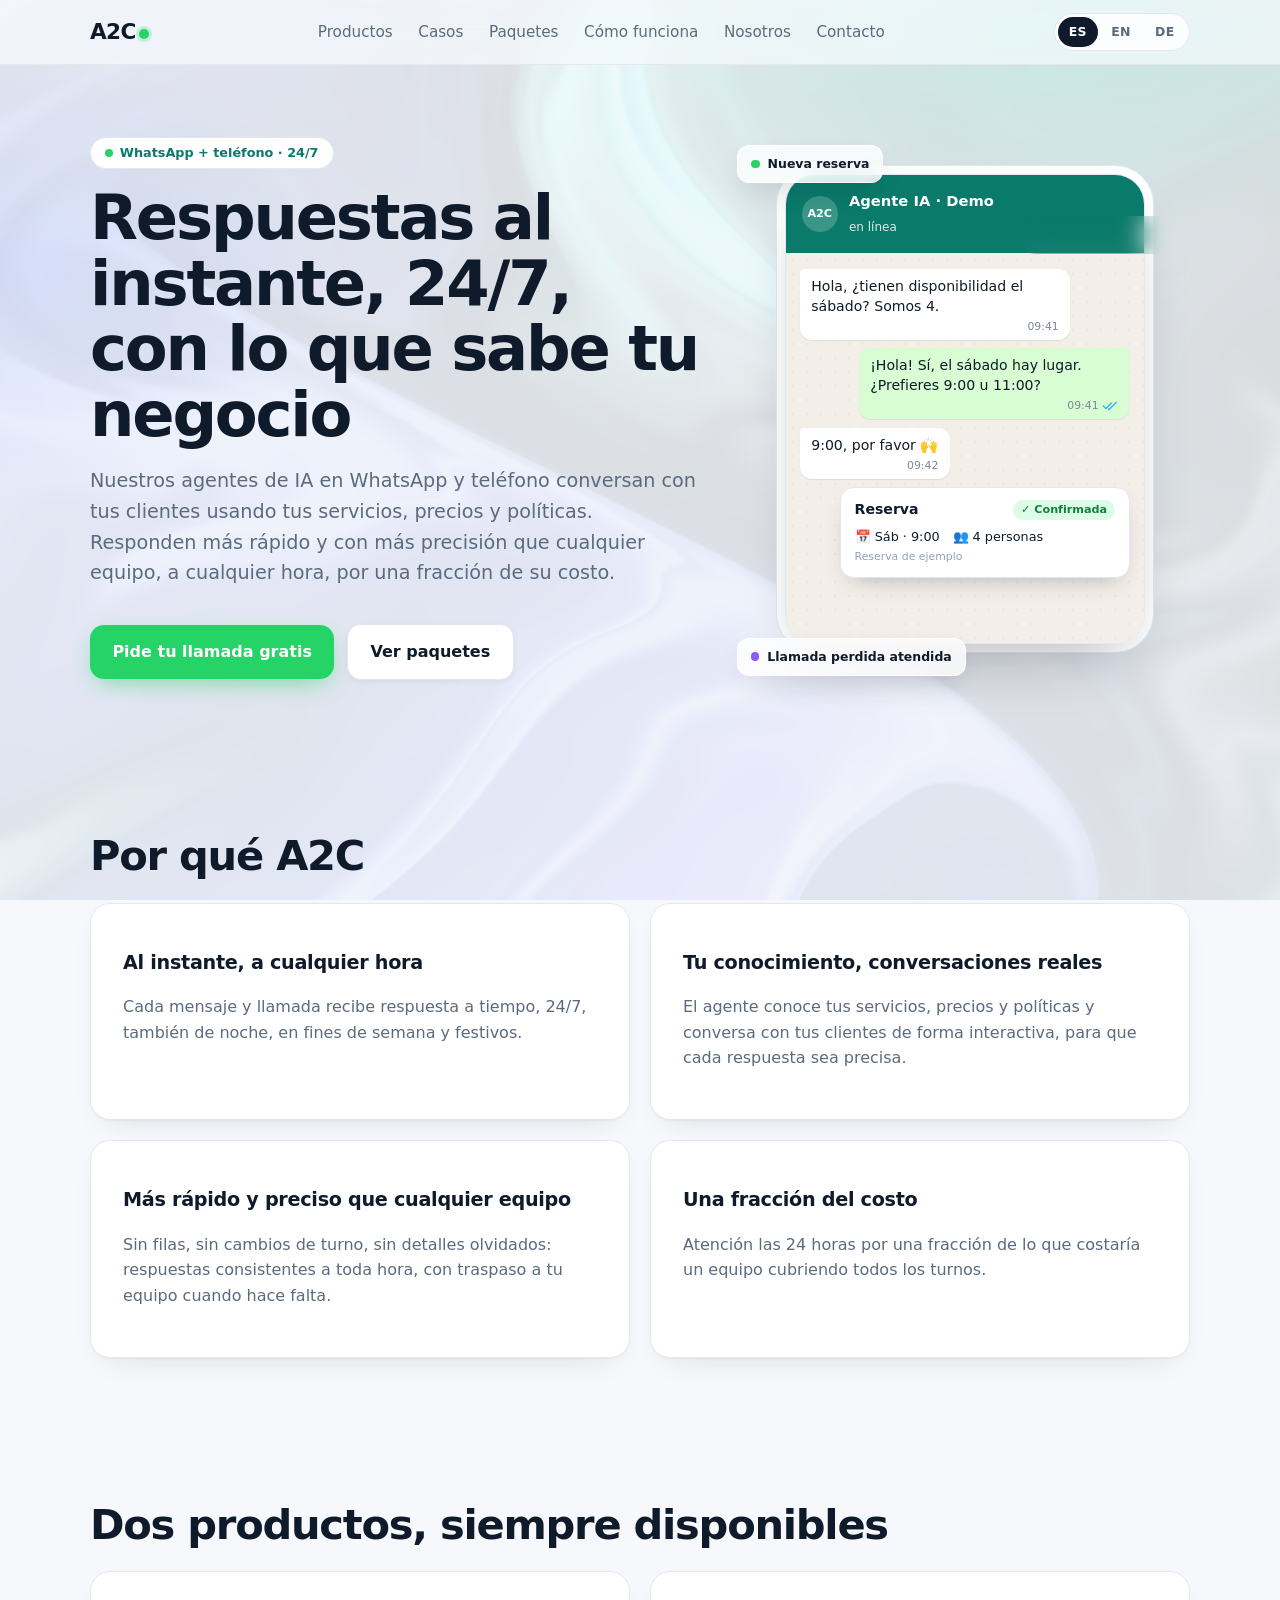
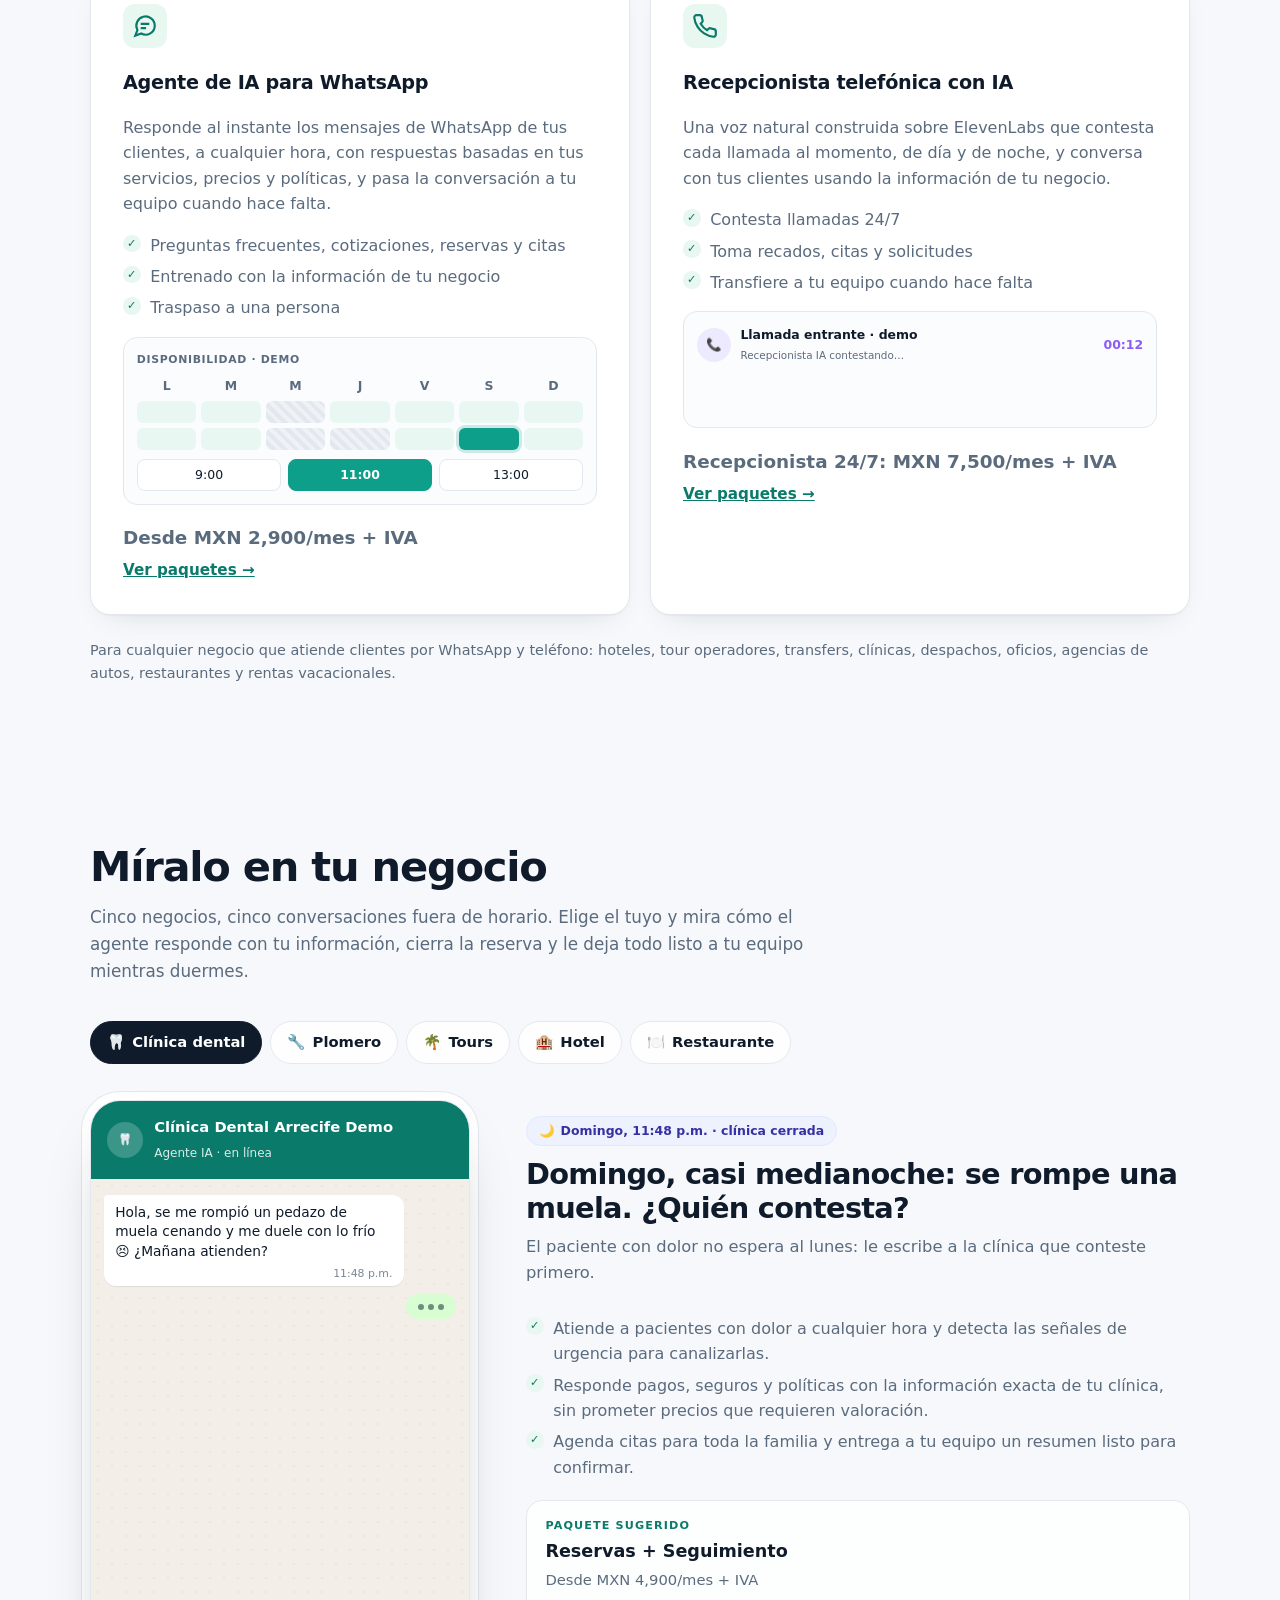
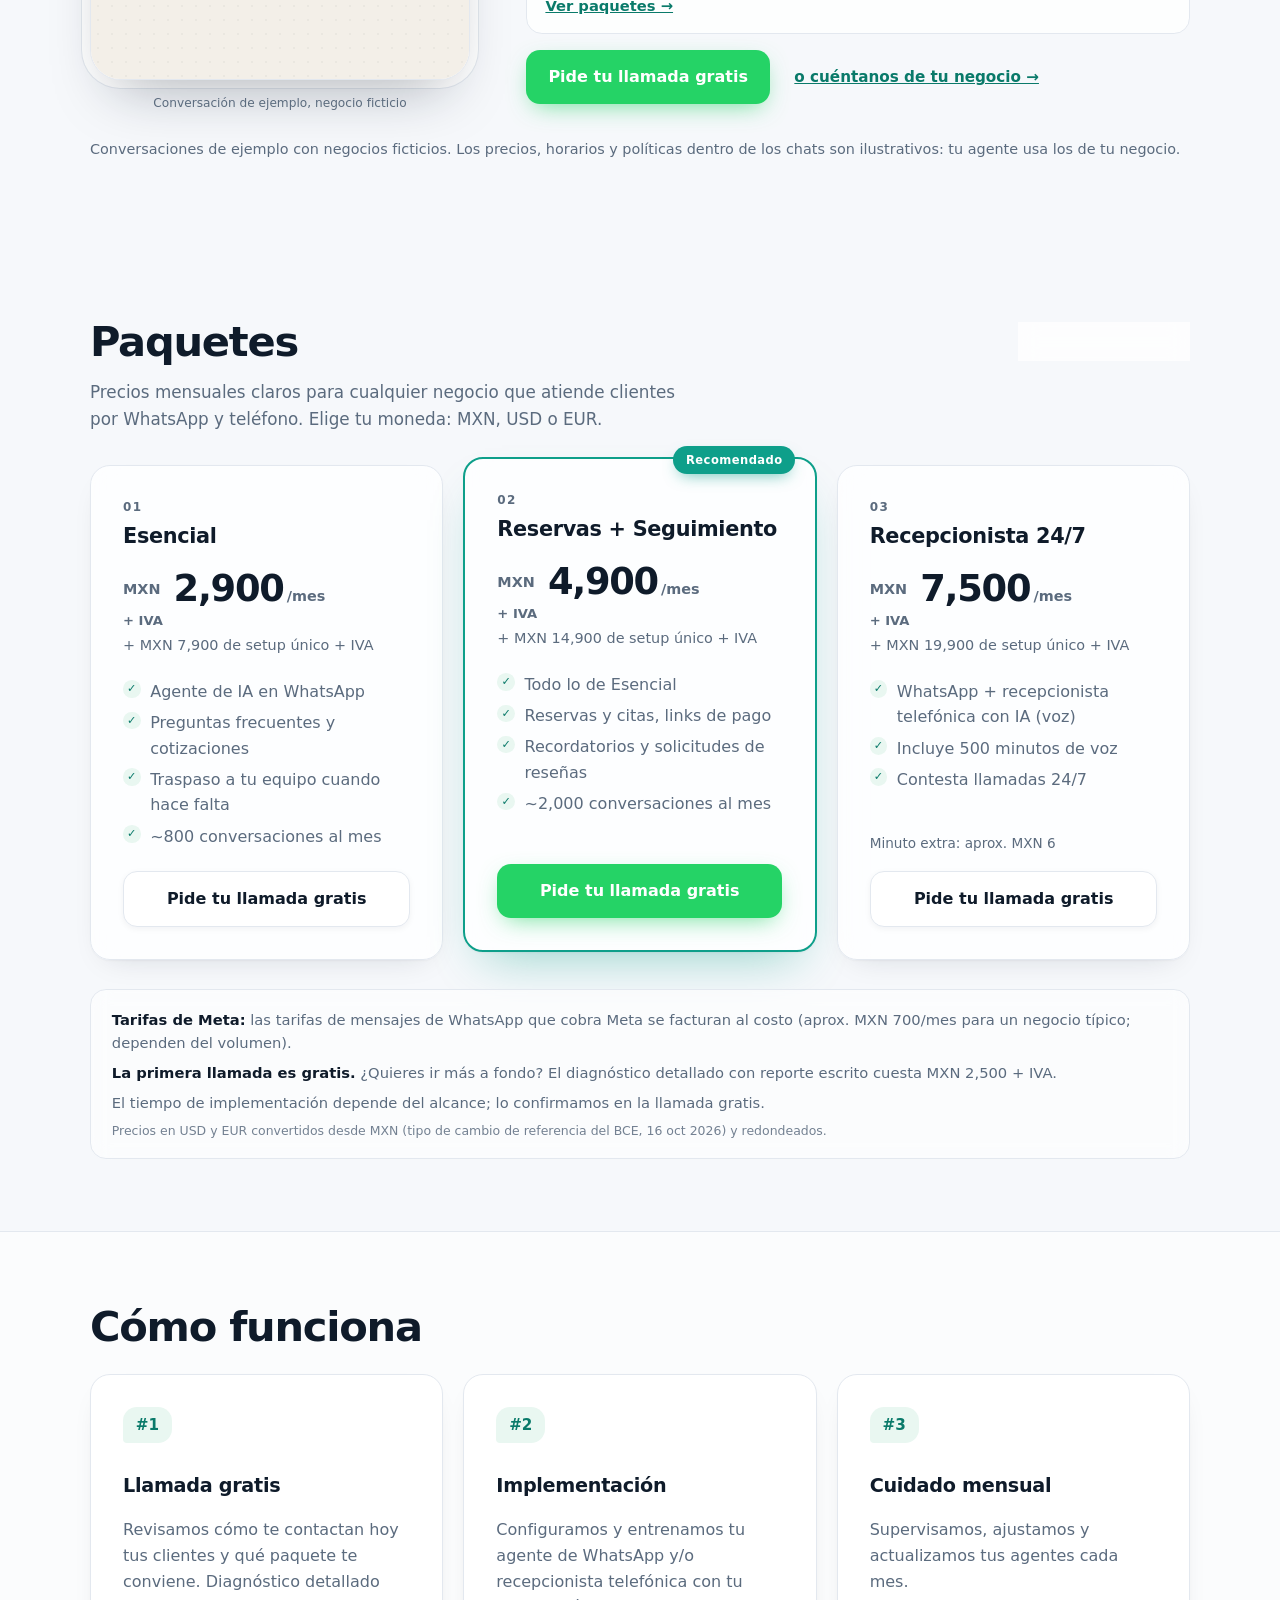
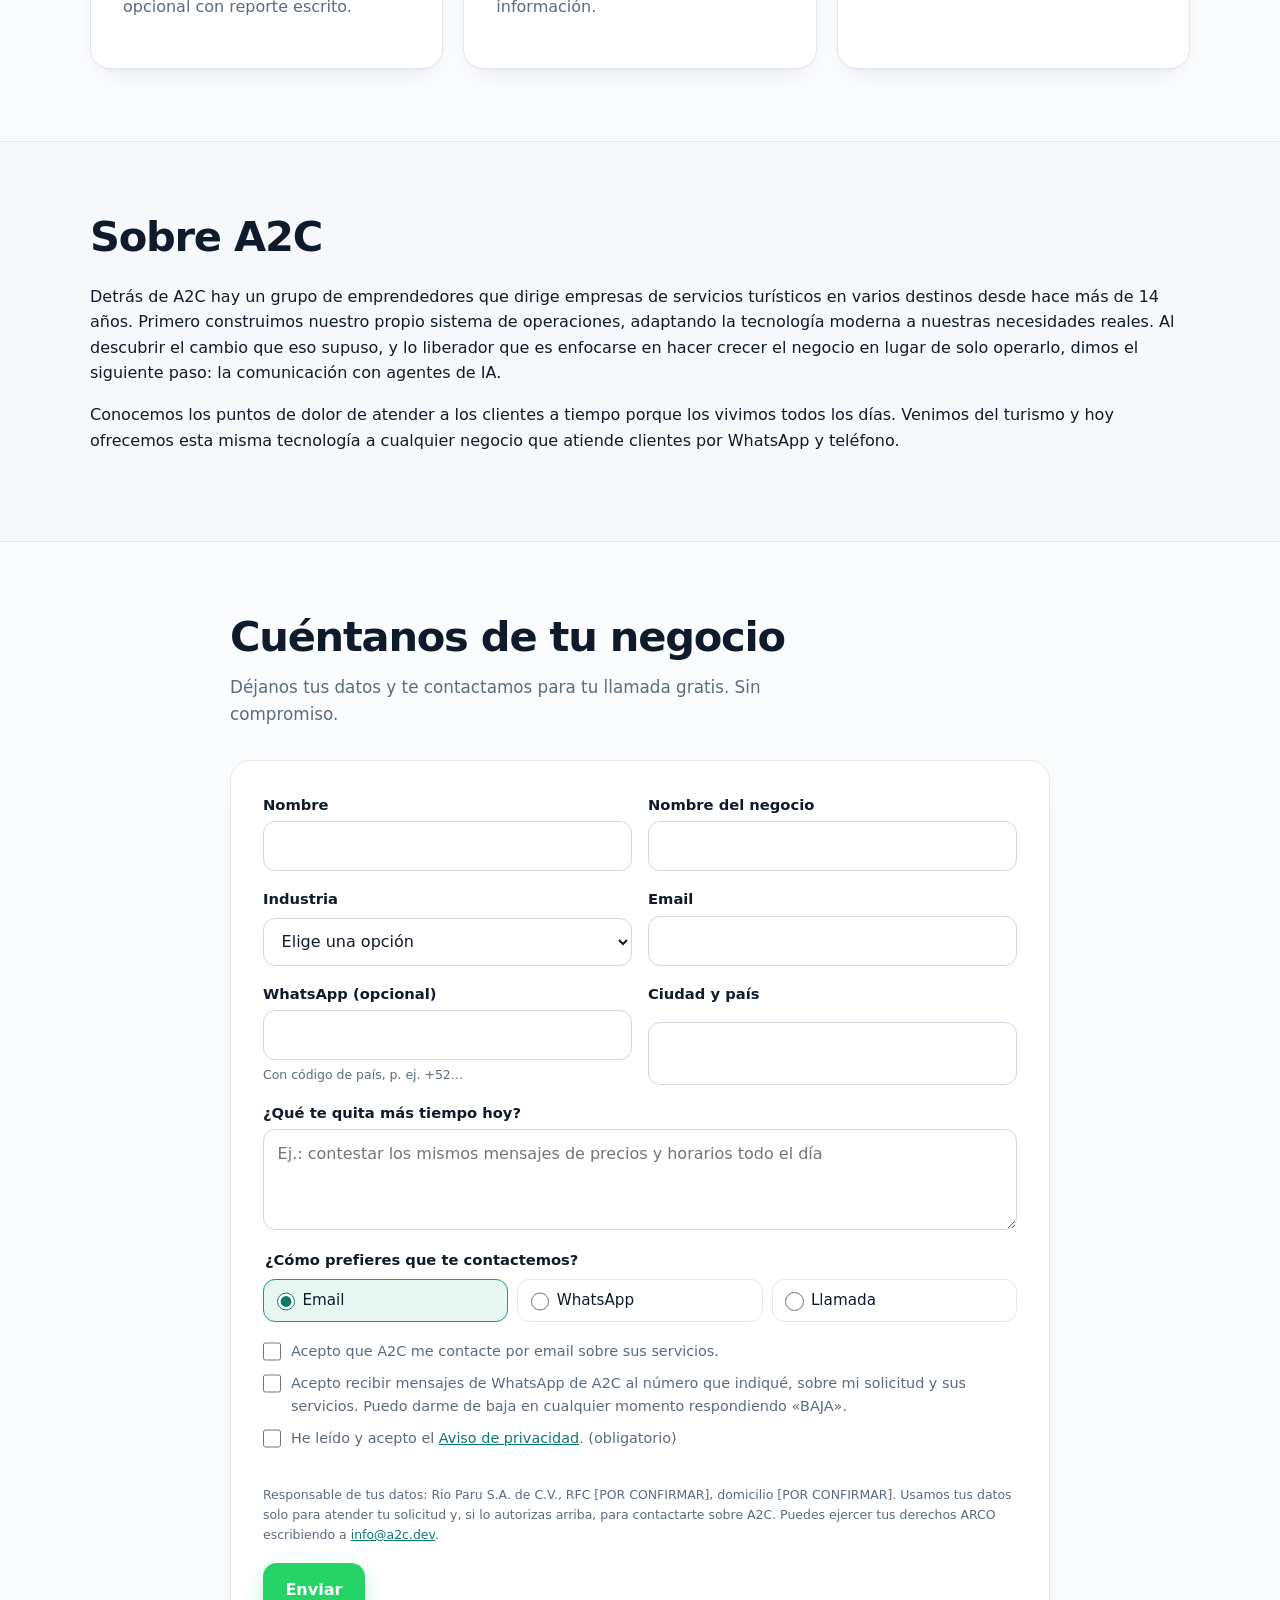
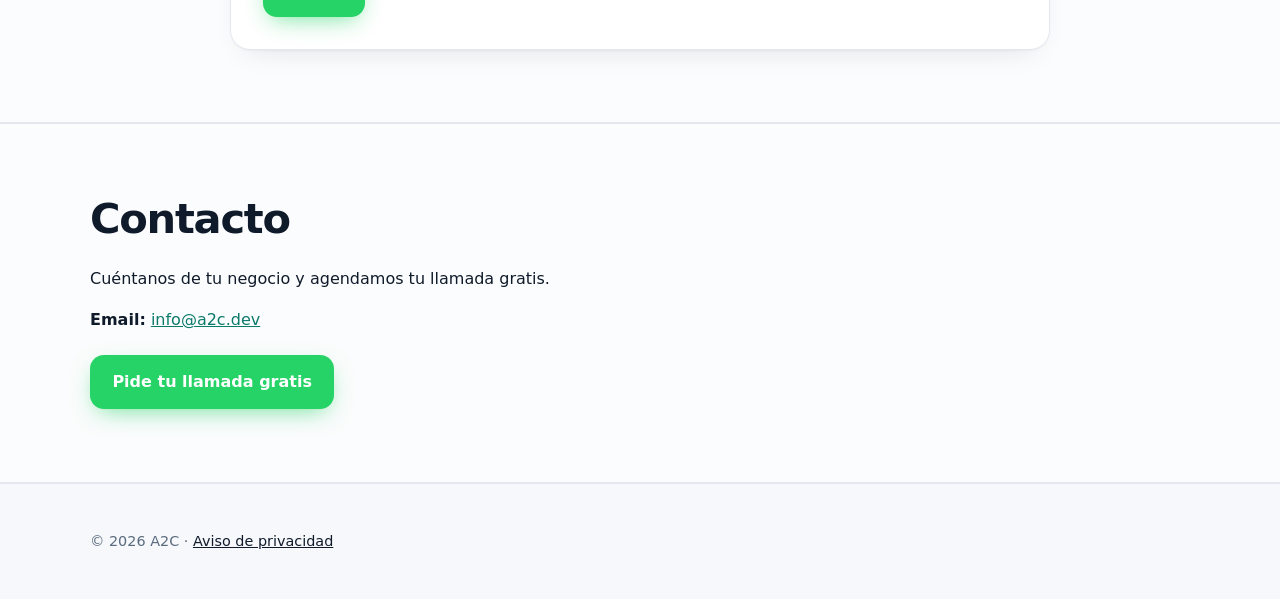
==== commit bad3f6b8: "Industry showcase (5 animated example conversations, ES/EN/DE) + consent-based lead form (LFPDPPP/Wh" ====
--- a/index.html
+++ b/index.html
@@ -30,6 +30,8 @@
 <script src="/i18n.js" defer></script>
 <script src="/pricing.js" defer></script>
 <script src="/nav.js" defer></script>
+<script src="/showcase.js" defer></script>
+<script src="/lead-form.js" defer></script>
 <script type="application/ld+json">
 {"@context":"https://schema.org","@type":"ProfessionalService","name":"A2C","url":"https://a2c.dev/","description":"Agentes de IA para WhatsApp y recepcionista telefónica con IA que responden al instante, 24/7, con el conocimiento de cada negocio: sus servicios, precios y políticas.","areaServed":[{"@type":"Country","name":"Mexico"},{"@type":"Place","name":"Latin America"},{"@type":"Country","name":"Spain"},{"@type":"Country","name":"United States"},{"@type":"Country","name":"United Kingdom"},{"@type":"Country","name":"Germany"},{"@type":"Country","name":"Austria"},{"@type":"Country","name":"Switzerland"}],"email":"info@a2c.dev","makesOffer":[{"@type":"Offer","name":"Esencial","description":"Agente de IA en WhatsApp: preguntas frecuentes, cotizaciones, traspaso a tu equipo, ~800 conversaciones/mes.","price":2900,"priceCurrency":"MXN","priceSpecification":[{"@type":"UnitPriceSpecification","price":2900,"priceCurrency":"MXN","unitCode":"MON","referenceQuantity":{"@type":"QuantitativeValue","value":1,"unitCode":"MON"},"valueAddedTaxIncluded":false},{"@type":"UnitPriceSpecification","name":"Setup","price":7900,"priceCurrency":"MXN","valueAddedTaxIncluded":false},{"@type":"UnitPriceSpecification","price":159,"priceCurrency":"USD","unitCode":"MON","referenceQuantity":{"@type":"QuantitativeValue","value":1,"unitCode":"MON"},"valueAddedTaxIncluded":false},{"@type":"UnitPriceSpecification","name":"Setup","price":430,"priceCurrency":"USD","valueAddedTaxIncluded":false},{"@type":"UnitPriceSpecification","price":139,"priceCurrency":"EUR","unitCode":"MON","referenceQuantity":{"@type":"QuantitativeValue","value":1,"unitCode":"MON"},"valueAddedTaxIncluded":false},{"@type":"UnitPriceSpecification","name":"Setup","price":380,"priceCurrency":"EUR","valueAddedTaxIncluded":false}],"itemOffered":{"@type":"Service","name":"Esencial"}},{"@type":"Offer","name":"Reservas + Seguimiento","description":"Todo lo de Esencial + reservas y citas, links de pago, recordatorios y solicitudes de reseñas, ~2,000 conversaciones/mes.","price":4900,"priceCurrency":"MXN","priceSpecification":[{"@type":"UnitPriceSpecification","price":4900,"priceCurrency":"MXN","unitCode":"MON","referenceQuantity":{"@type":"QuantitativeValue","value":1,"unitCode":"MON"},"valueAddedTaxIncluded":false},{"@type":"UnitPriceSpecification","name":"Setup","price":14900,"priceCurrency":"MXN","valueAddedTaxIncluded":false},{"@type":"UnitPriceSpecification","price":269,"priceCurrency":"USD","unitCode":"MON","referenceQuantity":{"@type":"QuantitativeValue","value":1,"unitCode":"MON"},"valueAddedTaxIncluded":false},{"@type":"UnitPriceSpecification","name":"Setup","price":810,"priceCurrency":"USD","valueAddedTaxIncluded":false},{"@type":"UnitPriceSpecification","price":239,"priceCurrency":"EUR","unitCode":"MON","referenceQuantity":{"@type":"QuantitativeValue","value":1,"unitCode":"MON"},"valueAddedTaxIncluded":false},{"@type":"UnitPriceSpecification","name":"Setup","price":720,"priceCurrency":"EUR","valueAddedTaxIncluded":false}],"itemOffered":{"@type":"Service","name":"Reservas + Seguimiento"}},{"@type":"Offer","name":"Recepcionista 24/7","description":"WhatsApp + recepcionista telefónica con IA, incluye 500 minutos de voz.","price":7500,"priceCurrency":"MXN","priceSpecification":[{"@type":"UnitPriceSpecification","price":7500,"priceCurrency":"MXN","unitCode":"MON","referenceQuantity":{"@type":"QuantitativeValue","value":1,"unitCode":"MON"},"valueAddedTaxIncluded":false},{"@type":"UnitPriceSpecification","name":"Setup","price":19900,"priceCurrency":"MXN","valueAddedTaxIncluded":false},{"@type":"UnitPriceSpecification","price":409,"priceCurrency":"USD","unitCode":"MON","referenceQuantity":{"@type":"QuantitativeValue","value":1,"unitCode":"MON"},"valueAddedTaxIncluded":false},{"@type":"UnitPriceSpecification","name":"Setup","price":1080,"priceCurrency":"USD","valueAddedTaxIncluded":false},{"@type":"UnitPriceSpecification","price":359,"priceCurrency":"EUR","unitCode":"MON","referenceQuantity":{"@type":"QuantitativeValue","value":1,"unitCode":"MON"},"valueAddedTaxIncluded":false},{"@type":"UnitPriceSpecification","name":"Setup","price":960,"priceCurrency":"EUR","valueAddedTaxIncluded":false}],"itemOffered":{"@type":"Service","name":"Recepcionista 24/7"}},{"@type":"Offer","name":"Llamada inicial","price":0,"priceCurrency":"MXN","itemOffered":{"@type":"Service","name":"Primera llamada gratis"}},{"@type":"Offer","name":"Diagnóstico detallado","price":2500,"priceCurrency":"MXN","priceSpecification":[{"@type":"PriceSpecification","price":2500,"priceCurrency":"MXN","valueAddedTaxIncluded":false},{"@type":"PriceSpecification","price":139,"priceCurrency":"USD","valueAddedTaxIncluded":false},{"@type":"PriceSpecification","price":119,"priceCurrency":"EUR","valueAddedTaxIncluded":false}],"itemOffered":{"@type":"Service","name":"Diagnóstico con reporte escrito"}}]}
 </script>
@@ -41,7 +43,7 @@
 <a class="logo" href="#top" aria-label="A2C">A2C</a>
 <button class="menu-btn" type="button" aria-expanded="false" aria-controls="nav-links" aria-label="Menú" data-en-label="Menu" data-de-label="Menü"><span></span><span></span><span></span></button>
 <nav class="links" id="nav-links" aria-label="Principal" data-en-label="Main" data-de-label="Hauptnavigation">
-<a href="#productos" data-es data-en="Products" data-de="Produkte">Productos</a><a href="#paquetes" data-es data-en="Packages" data-de="Pakete">Paquetes</a><a href="#como" data-es data-en="How it works" data-de="So funktioniert es">Cómo funciona</a><a href="#nosotros" data-es data-en="About" data-de="Über uns">Nosotros</a><a href="#contacto" data-es data-en="Contact" data-de="Kontakt">Contacto</a>
+<a href="#productos" data-es data-en="Products" data-de="Produkte">Productos</a><a href="#casos" data-es data-en="Use cases" data-de="Beispiele">Casos</a><a href="#paquetes" data-es data-en="Packages" data-de="Pakete">Paquetes</a><a href="#como" data-es data-en="How it works" data-de="So funktioniert es">Cómo funciona</a><a href="#nosotros" data-es data-en="About" data-de="Über uns">Nosotros</a><a href="#contacto" data-es data-en="Contact" data-de="Kontakt">Contacto</a>
 </nav>
 <nav class="langsw" aria-label="Idioma / Language / Sprache"><a href="/" hreflang="es" lang="es" aria-label="Español" class="on" aria-current="page">ES</a><a href="/en/" hreflang="en" lang="en" aria-label="English">EN</a><a href="/de/" hreflang="de" lang="de" aria-label="Deutsch">DE</a></nav>
 </div></header>
@@ -100,6 +102,22 @@
 <p class="note" data-es data-en="For any business that serves customers on WhatsApp and by phone: hotels, tour operators, transfers, clinics, offices, trades, car dealerships, restaurants and vacation rentals." data-de="Für jedes Unternehmen, das Kunden per WhatsApp und Telefon betreut: Hotels, Touranbieter, Transfers, Praxen, Büros, Handwerksbetriebe, Autohäuser, Restaurants und Ferienwohnungen.">Para cualquier negocio que atiende clientes por WhatsApp y teléfono: hoteles, tour operadores, transfers, clínicas, despachos, oficios, agencias de autos, restaurantes y rentas vacacionales.</p>
 </div></section>
 
+<!-- showcase:start (generated by tools/build-showcase.py) -->
+<section id="casos"><div class="w">
+<h2 data-es data-en="See it in your business" data-de="So sieht das in Ihrem Betrieb aus">Míralo en tu negocio</h2>
+<p class="lead sm sc-intro" data-es data-en="Five businesses, five after-hours conversations. Pick yours and watch the agent answer from your own information, close the booking and leave everything ready for your team while you sleep." data-de="Fünf Branchen, fünf Gespräche nach Feierabend. Wählen Sie Ihre aus und sehen Sie, wie der Agent mit Ihren eigenen Informationen antwortet, die Buchung abschließt und Ihrem Team alles vorbereitet – während Sie schlafen.">Cinco negocios, cinco conversaciones fuera de horario. Elige el tuyo y mira cómo el agente responde con tu información, cierra la reserva y le deja todo listo a tu equipo mientras duermes.</p>
+<div class="sc" data-sc>
+<div class="sc-tabs" role="tablist" aria-label="Industrias" data-en-label="Industries" data-de-label="Branchen"><button type="button" class="sc-tab" role="tab" id="sc-tab-dental" aria-controls="sc-dental" aria-selected="true" tabindex="0"><span aria-hidden="true">🦷</span><span data-es data-en="Dental clinic" data-de="Zahnarztpraxis">Clínica dental</span></button><button type="button" class="sc-tab" role="tab" id="sc-tab-plomero" aria-controls="sc-plomero" aria-selected="false" tabindex="-1"><span aria-hidden="true">🔧</span><span data-es data-en="Plumber" data-de="Sanitär-Notdienst">Plomero</span></button><button type="button" class="sc-tab" role="tab" id="sc-tab-tours" aria-controls="sc-tours" aria-selected="false" tabindex="-1"><span aria-hidden="true">🌴</span><span data-es data-en="Tour operator" data-de="Touranbieter">Tours</span></button><button type="button" class="sc-tab" role="tab" id="sc-tab-hotel" aria-controls="sc-hotel" aria-selected="false" tabindex="-1"><span aria-hidden="true">🏨</span><span data-es data-en="Hotel" data-de="Hotel">Hotel</span></button><button type="button" class="sc-tab" role="tab" id="sc-tab-restaurante" aria-controls="sc-restaurante" aria-selected="false" tabindex="-1"><span aria-hidden="true">🍽️</span><span data-es data-en="Restaurant" data-de="Restaurant">Restaurante</span></button></div>
+<div class="sc-panel" id="sc-dental" role="tabpanel" aria-labelledby="sc-tab-dental" tabindex="0"><div class="sc-head"><span class="sc-chip"><span aria-hidden="true">🌙</span> <span data-es data-en="Sunday, 11:48 PM · clinic closed" data-de="Sonntag, 23:48 · Praxis geschlossen">Domingo, 11:48 p.m. · clínica cerrada</span></span><h3 data-es data-en="Sunday, nearly midnight: a tooth cracks. Who answers?" data-de="Sonntag, kurz vor Mitternacht: Ein Zahn bricht ab. Wer antwortet?">Domingo, casi medianoche: se rompe una muela. ¿Quién contesta?</h3><p data-es data-en="A patient in pain won&#x27;t wait for Monday. They message whichever clinic replies first." data-de="Wer Zahnschmerzen hat, wartet nicht bis Montag – sondern schreibt der Praxis, die zuerst antwortet.">El paciente con dolor no espera al lunes: le escribe a la clínica que conteste primero.</p></div><div class="sc-stage"><div class="phone"><div class="ph-top"><span class="av" aria-hidden="true">🦷</span><div><b><span data-es data-en="Arrecife Dental Clinic Demo" data-de="Zahnklinik Arrecife Demo">Clínica Dental Arrecife Demo</span></b><small><span data-es data-en="AI agent · online" data-de="KI-Agent · online">Agente IA · en línea</span></small></div></div><div class="sc-thread" role="log" aria-label="Conversación de ejemplo, negocio ficticio" data-en-label="Example conversation, fictional business" data-de-label="Beispielgespräch, fiktives Unternehmen"><div class="sc-i msg in"><span data-es data-en="Hi, a piece of my molar broke off at dinner and it hurts with anything cold 😣 Are you open tomorrow?" data-de="Hallo, mir ist beim Abendessen ein Stück vom Backenzahn abgebrochen und bei Kaltem tut&#x27;s richtig weh 😣 Habt ihr morgen offen?">Hola, se me rompió un pedazo de muela cenando y me duele con lo frío 😣 ¿Mañana atienden?</span><i class="sc-t"><i data-es data-en="11:48 PM" data-de="23:48">11:48 p.m.</i></i></div><div class="sc-i msg out"><span data-es data-en="So sorry to hear that 😟 We open tomorrow, Monday, 9 am to 7 pm. Quick check before I book you: any facial swelling, fever or bleeding that won&#x27;t stop?" data-de="Oh nein, das tut mir leid 😟 Morgen, Montag, sind wir von 9 bis 19 Uhr da. Kurz vorab: Hast du eine Schwellung im Gesicht, Fieber oder eine Blutung, die nicht aufhört?">Lamento mucho eso 😟 Mañana lunes abrimos de 9:00 a 19:00. Antes de agendar, una pregunta rápida: ¿tienes hinchazón en la cara, fiebre o sangrado que no para?</span><i class="sc-t"><i data-es data-en="11:48 PM" data-de="23:48">11:48 p.m.</i><svg class="tk" viewBox="0 0 18 12" aria-hidden="true"><path d="M1 6l3.5 3.5L11 3M7 9.5L8 10.5 16.5 2" fill="none" stroke="currentColor" stroke-width="1.6"/></svg></i></div><div class="sc-i msg in"><span data-es data-en="No, none of that. It just hurts with cold." data-de="Nein, nichts davon. Nur bei Kaltem.">No, nada de eso. Solo duele con lo frío.</span><i class="sc-t"><i data-es data-en="11:49 PM" data-de="23:49">11:49 p.m.</i></i></div><div class="sc-i msg out"><span data-es data-en="Thanks. I&#x27;ll request the first exam of the day for you, 9:00 am, flagged as &lt;b&gt;urgent&lt;/b&gt;. The team confirms it as soon as we open. Does that work?" data-de="Danke. Dann frage ich für dich den ersten Untersuchungstermin um 9:00 Uhr an – als &lt;b&gt;Notfall&lt;/b&gt; markiert. Das Team bestätigt ihn, sobald wir öffnen. Passt das?">Gracias. Te pido la primera valoración del día, a las 9:00, marcada como <b>urgencia</b>. El equipo la confirma en cuanto abra. ¿Te funciona?</span><i class="sc-t"><i data-es data-en="11:49 PM" data-de="23:49">11:49 p.m.</i><svg class="tk" viewBox="0 0 18 12" aria-hidden="true"><path d="M1 6l3.5 3.5L11 3M7 9.5L8 10.5 16.5 2" fill="none" stroke="currentColor" stroke-width="1.6"/></svg></i></div><div class="sc-i msg in"><span data-es data-en="Yes please. How much will it be? Do you take cards?" data-de="Ja, gerne. Was kostet das? Und kann ich mit Karte zahlen?">Sí, porfa. ¿Cuánto cuesta? ¿Y aceptan tarjeta?</span><i class="sc-t"><i data-es data-en="11:50 PM" data-de="23:50">11:50 p.m.</i></i></div><div class="sc-i msg out"><span data-es data-en="It depends on what the dentist finds: at the exam you get a written quote before any treatment ✍️ We take cash (MXN and USD), Visa, Mastercard, Amex and bank transfer." data-de="Das hängt vom Befund ab: Bei der Untersuchung bekommst du einen schriftlichen Kostenvoranschlag, bevor irgendetwas behandelt wird ✍️ Wir nehmen Bargeld (MXN und USD), Visa, Mastercard, Amex und Überweisung.">El costo depende de lo que vea el dentista: en la valoración te da un presupuesto por escrito antes de cualquier tratamiento ✍️ Aceptamos efectivo (MXN y USD), Visa, Mastercard, Amex y transferencia, con meses sin intereses en tratamientos seleccionados.</span><i class="sc-t"><i data-es data-en="11:50 PM" data-de="23:50">11:50 p.m.</i><svg class="tk" viewBox="0 0 18 12" aria-hidden="true"><path d="M1 6l3.5 3.5L11 3M7 9.5L8 10.5 16.5 2" fill="none" stroke="currentColor" stroke-width="1.6"/></svg></i></div><div class="sc-i msg in"><span data-es data-en="Ok. Can I use my health insurance?" data-de="Ok. Zahlt das meine Krankenversicherung?">Ok. Tengo seguro de gastos médicos, ¿sirve?</span><i class="sc-t"><i data-es data-en="11:51 PM" data-de="23:51">11:51 p.m.</i></i></div><div class="sc-i msg out"><span data-es data-en="We don&#x27;t bill insurers directly, but we give you an official invoice and an itemized receipt so you can claim it back. Bring ID and any previous X-rays." data-de="Wir rechnen nicht direkt mit Versicherungen ab, aber du bekommst eine offizielle Rechnung und eine detaillierte Quittung für die Erstattung. Bring bitte deinen Ausweis und, falls vorhanden, alte Röntgenbilder mit.">No facturamos directo a aseguradoras, pero te damos factura (CFDI) y recibo detallado para pedir tu reembolso. Trae identificación y, si tienes, radiografías previas.</span><i class="sc-t"><i data-es data-en="11:51 PM" data-de="23:51">11:51 p.m.</i><svg class="tk" viewBox="0 0 18 12" aria-hidden="true"><path d="M1 6l3.5 3.5L11 3M7 9.5L8 10.5 16.5 2" fill="none" stroke="currentColor" stroke-width="1.6"/></svg></i></div><div class="sc-i bk sc-card"><div class="bk-h"><b><span data-es data-en="Appointment request" data-de="Terminanfrage">Solicitud de cita</span></b><span class="ok">✓ <span data-es data-en="Urgent" data-de="Notfall">Urgencia</span></span></div><div class="bk-r"><span data-es data-en="📅 Mon · 9:00 am" data-de="📅 Mo · 9:00">📅 Lun · 9:00</span><span data-es data-en="🦷 Exam" data-de="🦷 Untersuchung">🦷 Valoración</span><span data-es data-en="⏳ To confirm at opening" data-de="⏳ Bestätigung bei Öffnung">⏳ Por confirmar al abrir</span></div></div><div class="sc-i msg out"><span data-es data-en="Does anyone else in your family need an appointment? I can hold the slot right after yours." data-de="Braucht noch jemand aus deiner Familie einen Termin? Ich kann dir den direkt danach freihalten.">¿Alguien más de tu familia necesita cita? Puedo apartar el horario de justo después.</span><i class="sc-t"><i data-es data-en="11:52 PM" data-de="23:52">11:52 p.m.</i><svg class="tk" viewBox="0 0 18 12" aria-hidden="true"><path d="M1 6l3.5 3.5L11 3M7 9.5L8 10.5 16.5 2" fill="none" stroke="currentColor" stroke-width="1.6"/></svg></i></div><div class="sc-i msg in"><span data-es data-en="My daughter&#x27;s due for a cleaning 🙌" data-de="Meine Tochter müsste mal wieder zur Zahnreinigung 🙌">Mi hija, le toca limpieza 🙌</span><i class="sc-t"><i data-es data-en="11:52 PM" data-de="23:52">11:52 p.m.</i></i></div><div class="sc-i msg out"><span data-es data-en="Done: cleaning for your daughter at 9:45 am. As she&#x27;s under 18, she comes with you 😊 The team will message you first thing to confirm both." data-de="Notiert: Zahnreinigung für deine Tochter um 9:45 Uhr. Da sie minderjährig ist, kommt sie mit dir 😊 Das Team meldet sich morgen früh und bestätigt beide Termine.">Anotado: limpieza para tu hija a las 9:45. Como es menor, viene contigo 😊 Mañana a primera hora el equipo te escribe para confirmar las dos citas.</span><i class="sc-t"><i data-es data-en="11:53 PM" data-de="23:53">11:53 p.m.</i><svg class="tk" viewBox="0 0 18 12" aria-hidden="true"><path d="M1 6l3.5 3.5L11 3M7 9.5L8 10.5 16.5 2" fill="none" stroke="currentColor" stroke-width="1.6"/></svg></i></div><div class="sc-i sc-sys">🔔 <span data-es data-en="Summary sent to the team: urgent case + family cleaning, confirm at 9:00 am" data-de="Zusammenfassung ans Team: Notfall + Familientermin, Bestätigung um 9:00">Resumen enviado al equipo: urgencia + limpieza familiar, confirmar a las 9:00</span></div></div></div><p class="sc-label" data-es data-en="Example conversation, fictional business" data-de="Beispielgespräch, fiktives Unternehmen">Conversación de ejemplo, negocio ficticio</p><button type="button" class="sc-replay" hidden><span data-es data-en="↻ Replay" data-de="↻ Noch einmal abspielen">↻ Ver de nuevo</span></button></div><div class="sc-out"><ul class="chk"><li data-es data-en="Looks after patients in pain at any hour and spots the warning signs that need urgent care." data-de="Kümmert sich zu jeder Uhrzeit um Patienten mit Schmerzen und erkennt Warnzeichen, die sofort ärztliche Hilfe brauchen.">Atiende a pacientes con dolor a cualquier hora y detecta las señales de urgencia para canalizarlas.</li><li data-es data-en="Answers payment, insurance and policy questions with your clinic&#x27;s exact information, without quoting prices that need an exam." data-de="Beantwortet Fragen zu Zahlung, Versicherung und Praxisregeln mit Ihren exakten Informationen – ohne Preise zu nennen, die erst nach der Untersuchung feststehen.">Responde pagos, seguros y políticas con la información exacta de tu clínica, sin prometer precios que requieren valoración.</li><li data-es data-en="Books the whole family in and hands your team a summary ready to confirm." data-de="Vergibt Termine für die ganze Familie und übergibt Ihrem Team eine Zusammenfassung zur Bestätigung.">Agenda citas para toda la familia y entrega a tu equipo un resumen listo para confirmar.</li></ul><div class="sc-pkg"><small data-es data-en="Suggested package" data-de="Passendes Paket">Paquete sugerido</small><b>Reservas + Seguimiento</b><span class="sc-price" data-price="from" data-pkg="reservas">Desde MXN 4,900/mes + IVA</span><a href="#paquetes" data-es data-en="See packages →" data-de="Pakete ansehen →">Ver paquetes →</a></div><div class="sc-cta"><a class="btn" href="mailto:info@a2c.dev?subject=Llamada%20gratis%20%E2%80%93%20A2C%20%28cl%C3%ADnica%20dental%29" data-es-href="mailto:info@a2c.dev?subject=Llamada%20gratis%20%E2%80%93%20A2C%20%28cl%C3%ADnica%20dental%29" data-en-href="mailto:info@a2c.dev?subject=Free%20call%20%E2%80%93%20A2C%20%28dental%20clinic%29" data-de-href="mailto:info@a2c.dev?subject=Kostenloses%20Erstgespr%C3%A4ch%20%E2%80%93%20A2C%20%28Zahnarztpraxis%29"><span data-es data-en="Book your free call" data-de="Kostenloses Erstgespräch">Pide tu llamada gratis</span></a><a class="sc-formlink" href="#cuentanos" data-industry="dental" data-es data-en="or tell us about your business →" data-de="oder erzählen Sie uns von Ihrem Betrieb →">o cuéntanos de tu negocio →</a></div></div></div>
+<div class="sc-panel sc-call" id="sc-plomero" role="tabpanel" aria-labelledby="sc-tab-plomero" tabindex="0"><div class="sc-head"><span class="sc-chip"><span aria-hidden="true">🌙</span> <span data-es data-en="Saturday, 2:14 AM · phone call" data-de="Samstag, 02:14 · Telefonanruf">Sábado, 2:14 a.m. · llamada telefónica</span></span><h3 data-es data-en="It&#x27;s 2 AM and there&#x27;s water all over the kitchen floor." data-de="Es ist 2 Uhr nachts, und in der Küche steht das Wasser.">Son las 2 de la mañana y hay agua por todo el piso de la cocina.</h3><p data-es data-en="Whoever calls at that hour hires the first plumber who picks up. If you don&#x27;t, the next one on the list will." data-de="Wer um diese Uhrzeit anruft, beauftragt den Ersten, der abhebt. Heben Sie nicht ab, ruft er den Nächsten an.">Quien llama a esa hora contrata al primero que contesta. Si nadie contesta, marca al siguiente de la lista.</p></div><div class="sc-stage"><div class="phone"><div class="ph-top sc-calltop"><span class="av" aria-hidden="true">📞</span><div><b><span data-es data-en="Pronto Plumbing Demo" data-de="Sanitär Pronto Demo">Plomería Pronto Demo</span></b><small><span data-es data-en="AI receptionist · call in progress" data-de="KI-Rezeption · Gespräch läuft">Recepcionista IA · llamada en curso</span></small></div><span class="sc-live" aria-hidden="true">●</span></div><div class="sc-thread" role="log" aria-label="Conversación de ejemplo, negocio ficticio" data-en-label="Example conversation, fictional business" data-de-label="Beispielgespräch, fiktives Unternehmen"><div class="sc-i msg out"><b class="sp" data-es data-en="AI receptionist" data-de="KI-Rezeption">Recepcionista IA</b><span data-es data-en="Pronto Plumbing, you&#x27;re speaking with our 24-hour virtual receptionist. How can I help?" data-de="Sanitär Pronto, Sie sprechen mit unserer virtuellen Rezeption, rund um die Uhr erreichbar. Wie kann ich helfen?">Plomería Pronto, buenas noches. Le atiende la recepcionista virtual, disponible las 24 horas. ¿En qué le ayudo?</span><i class="sc-t"><i data-es data-en="2:14 AM" data-de="02:14">2:14 a.m.</i></i></div><div class="sc-i msg in"><b class="sp" data-es data-en="Caller" data-de="Anrufer">Cliente</b><span data-es data-en="A pipe just burst under the kitchen sink, there&#x27;s water everywhere!" data-de="Unter der Spüle ist ein Rohr geplatzt, hier läuft überall Wasser!">¡Se reventó un tubo debajo del fregadero y está saliendo muchísima agua!</span><i class="sc-t"><i data-es data-en="2:14 AM" data-de="02:14">2:14 a.m.</i></i></div><div class="sc-i msg out"><b class="sp" data-es data-en="AI receptionist" data-de="KI-Rezeption">Recepcionista IA</b><span data-es data-en="Let&#x27;s stop it right now. Turn off the shut-off valve: it&#x27;s usually under the sink or next to the water meter. I&#x27;ll stay on the line." data-de="Das stoppen wir sofort. Drehen Sie den Haupthahn zu – meist unter der Spüle oder neben der Wasseruhr. Ich bleibe dran.">Vamos a pararlo ya. Cierre la llave de paso: suele estar bajo el fregadero o junto al medidor de agua. Aquí le espero.</span><i class="sc-t"><i data-es data-en="2:14 AM" data-de="02:14">2:14 a.m.</i></i></div><div class="sc-i msg in"><b class="sp" data-es data-en="Caller" data-de="Anrufer">Cliente</b><span data-es data-en="…Okay, got it. It&#x27;s stopped." data-de="…So, zugedreht. Es läuft nichts mehr.">…Listo, ya la cerré. Ya no sale.</span><i class="sc-t"><i data-es data-en="2:15 AM" data-de="02:15">2:15 a.m.</i></i></div><div class="sc-i msg out"><b class="sp" data-es data-en="AI receptionist" data-de="KI-Rezeption">Recepcionista IA</b><span data-es data-en="Well done. Two options: our on-call technician comes now, emergency visit USD 149 with diagnosis included, or today at 8:00 am at the standard rate of USD 89. Repairs are always quoted before any work starts." data-de="Sehr gut gemacht. Zwei Möglichkeiten: Unser Notdienst kommt jetzt, Einsatz 129 € inklusive Diagnose, oder heute um 8:00 Uhr zum Normaltarif von 69 €. Die Reparatur bekommen Sie immer vorher als Angebot.">Muy bien hecho. Tiene dos opciones: el técnico de guardia va ahora, visita de emergencia MXN 850 con diagnóstico incluido, o hoy a las 8:00 con tarifa normal de MXN 450. La reparación siempre se cotiza antes de empezar.</span><i class="sc-t"><i data-es data-en="2:15 AM" data-de="02:15">2:15 a.m.</i></i></div><div class="sc-i msg in"><b class="sp" data-es data-en="Caller" data-de="Anrufer">Cliente</b><span data-es data-en="If it&#x27;s not leaking anymore, 8 is fine." data-de="Wenn nichts mehr läuft, reicht 8 Uhr.">Si ya no sale agua, mejor a las 8.</span><i class="sc-t"><i data-es data-en="2:16 AM" data-de="02:16">2:16 a.m.</i></i></div><div class="sc-i msg out"><b class="sp" data-es data-en="AI receptionist" data-de="KI-Rezeption">Recepcionista IA</b><span data-es data-en="Booked for 8:00 am today, Saturday. I&#x27;m sending you a WhatsApp so you can share your location, and your confirmation will arrive there too." data-de="Gebucht: heute, Samstag, 8:00 Uhr. Ich schicke Ihnen eine WhatsApp, damit Sie Ihren Standort teilen können – dort kommt auch die Bestätigung.">Agendado: hoy sábado a las 8:00. Le envío un WhatsApp para que comparta su ubicación, y ahí mismo le llega la confirmación.</span><i class="sc-t"><i data-es data-en="2:16 AM" data-de="02:16">2:16 a.m.</i></i></div><div class="sc-i msg in"><b class="sp" data-es data-en="Caller" data-de="Anrufer">Cliente</b><span data-es data-en="Oh, and while you&#x27;re coming: the water heater&#x27;s been making a weird noise…" data-de="Ach, wenn der Techniker eh kommt: Der Boiler macht so komische Geräusche …">Oiga, y ya que viene: el calentador hace un ruido raro…</span><i class="sc-t"><i data-es data-en="2:16 AM" data-de="02:16">2:16 a.m.</i></i></div><div class="sc-i msg out"><b class="sp" data-es data-en="AI receptionist" data-de="KI-Rezeption">Recepcionista IA</b><span data-es data-en="I&#x27;ll add it to the same visit, no extra call-out charge: the technician checks it and tells you whether it needs servicing before doing any work." data-de="Nehme ich mit auf, ohne zusätzliche Anfahrt: Der Techniker schaut ihn sich an und sagt Ihnen vorher, ob eine Wartung nötig ist.">Lo agrego a la misma visita, sin cargo extra de traslado: el técnico lo revisa y le dice si necesita mantenimiento antes de hacer cualquier trabajo.</span><i class="sc-t"><i data-es data-en="2:17 AM" data-de="02:17">2:17 a.m.</i></i></div><div class="sc-i msg in"><b class="sp" data-es data-en="Caller" data-de="Anrufer">Cliente</b><span data-es data-en="And if it starts leaking again before then?" data-de="Und wenn es vorher wieder tropft?">¿Y si vuelve a salir agua antes?</span><i class="sc-t"><i data-es data-en="2:17 AM" data-de="02:17">2:17 a.m.</i></i></div><div class="sc-i msg out"><b class="sp" data-es data-en="AI receptionist" data-de="KI-Rezeption">Recepcionista IA</b><span data-es data-en="Call this same number and say “emergency”: I&#x27;ll put you straight through to the on-call technician, who already has a summary of your case." data-de="Rufen Sie einfach diese Nummer an und sagen Sie „Notfall“: Ich verbinde Sie direkt mit dem Techniker im Bereitschaftsdienst, der Ihren Fall schon kennt.">Llame a este mismo número y diga «emergencia»: le paso directo con el técnico de guardia, que ya tiene el resumen de su caso.</span><i class="sc-t"><i data-es data-en="2:17 AM" data-de="02:17">2:17 a.m.</i></i></div><div class="sc-i bk sc-card"><div class="bk-h"><b><span data-es data-en="Visit booked" data-de="Termin gebucht">Visita agendada</span></b><span class="ok">✓ <span data-es data-en="WhatsApp sent" data-de="WhatsApp gesendet">WhatsApp enviado</span></span></div><div class="bk-r"><span data-es data-en="📅 Sat · 8:00 am" data-de="📅 Sa · 8:00">📅 Sáb · 8:00</span><span data-es data-en="🔧 Sink leak + water heater check" data-de="🔧 Leck an der Spüle + Boiler-Check">🔧 Fuga en fregadero + revisión de calentador</span><span data-es data-en="📍 Location via WhatsApp" data-de="📍 Standort per WhatsApp">📍 Ubicación por WhatsApp</span></div></div><div class="sc-i sc-sys">🔔 <span data-es data-en="Summary sent to the on-call technician" data-de="Zusammenfassung an den Bereitschaftstechniker gesendet">Resumen enviado al técnico de guardia</span></div></div></div><p class="sc-label" data-es data-en="Example conversation, fictional business" data-de="Beispielgespräch, fiktives Unternehmen">Conversación de ejemplo, negocio ficticio</p><button type="button" class="sc-replay" hidden><span data-es data-en="↻ Replay" data-de="↻ Noch einmal abspielen">↻ Ver de nuevo</span></button></div><div class="sc-out"><ul class="chk"><li data-es data-en="Picks up every call, even at 2 AM, and talks the customer through your own instructions." data-de="Nimmt jeden Anruf an, auch um 2 Uhr nachts, und leitet den Kunden mit Ihren eigenen Anweisungen an.">Contesta cada llamada, también a las 2 a.m., y guía al cliente con tus propias instrucciones.</li><li data-es data-en="Quotes your rates and books the visit without waking anyone up." data-de="Nennt Ihre Tarife und bucht den Einsatz, ohne dass jemand geweckt wird.">Cotiza con tus tarifas y agenda la visita sin despertar a nadie.</li><li data-es data-en="Adds jobs to the same visit and only puts calls through to your on-call tech when it&#x27;s a real emergency." data-de="Bündelt Aufträge in einem Termin und stellt nur echte Notfälle zum Bereitschaftsdienst durch.">Suma trabajos a la misma visita y transfiere al técnico de guardia solo cuando de verdad es emergencia.</li></ul><div class="sc-pkg"><small data-es data-en="Suggested package" data-de="Passendes Paket">Paquete sugerido</small><b>Recepcionista 24/7</b><span class="sc-price" data-price="from" data-pkg="recepcionista">Desde MXN 7,500/mes + IVA</span><a href="#paquetes" data-es data-en="See packages →" data-de="Pakete ansehen →">Ver paquetes →</a></div><div class="sc-cta"><a class="btn" href="mailto:info@a2c.dev?subject=Llamada%20gratis%20%E2%80%93%20A2C%20%28plomero%29" data-es-href="mailto:info@a2c.dev?subject=Llamada%20gratis%20%E2%80%93%20A2C%20%28plomero%29" data-en-href="mailto:info@a2c.dev?subject=Free%20call%20%E2%80%93%20A2C%20%28plumber%29" data-de-href="mailto:info@a2c.dev?subject=Kostenloses%20Erstgespr%C3%A4ch%20%E2%80%93%20A2C%20%28Sanit%C3%A4r-Notdienst%29"><span data-es data-en="Book your free call" data-de="Kostenloses Erstgespräch">Pide tu llamada gratis</span></a><a class="sc-formlink" href="#cuentanos" data-industry="plomero" data-es data-en="or tell us about your business →" data-de="oder erzählen Sie uns von Ihrem Betrieb →">o cuéntanos de tu negocio →</a></div></div></div>
+<div class="sc-panel" id="sc-tours" role="tabpanel" aria-labelledby="sc-tab-tours" tabindex="0"><div class="sc-head"><span class="sc-chip"><span aria-hidden="true">🌙</span> <span data-es data-en="Tuesday, 10:36 PM · office closed" data-de="Dienstag, 22:36 · Büro geschlossen">Martes, 10:36 p.m. · oficina cerrada</span></span><h3 data-es data-en="Travelers pick tomorrow&#x27;s tour at 10 PM, from their hotel bed." data-de="Den Ausflug für morgen buchen Urlauber um 22 Uhr – vom Hotelbett aus.">Eligen el tour de mañana a las 10 de la noche, desde la cama del hotel.</h3><p data-es data-en="If your office doesn&#x27;t answer, they book with someone who does, and tomorrow&#x27;s seats go unsold." data-de="Antwortet Ihr Büro nicht, buchen sie woanders – und die Plätze für morgen bleiben leer.">Si tu oficina no contesta, reservan con quien sí lo hace, y los lugares de mañana se quedan vacíos.</p></div><div class="sc-stage"><div class="phone"><div class="ph-top"><span class="av" aria-hidden="true">🌴</span><div><b><span data-es data-en="Laguna Azul Tours Demo" data-de="Laguna Azul Tours Demo">Laguna Azul Tours Demo</span></b><small><span data-es data-en="AI agent · online" data-de="KI-Agent · online">Agente IA · en línea</span></small></div></div><div class="sc-thread" role="log" aria-label="Conversación de ejemplo, negocio ficticio" data-en-label="Example conversation, fictional business" data-de-label="Beispielgespräch, fiktives Unternehmen"><div class="sc-i msg in"><span data-es data-en="Hi! Any spots left on tomorrow&#x27;s cenote tour? 2 adults and a 7-year-old 🙂" data-de="Hi! Gibt&#x27;s für die Cenoten-Tour morgen noch Plätze? Wir sind 2 Erwachsene und ein Kind (7) 🙂">¡Hola! ¿Todavía hay lugar en el tour de cenotes de mañana? Somos 2 adultos y un niño de 7 🙂</span><i class="sc-t"><i data-es data-en="10:36 PM" data-de="22:36">10:36 p.m.</i></i></div><div class="sc-i msg out"><span data-es data-en="Hi! Yes 🙌 5 spots left on the 7:30 am departure. Adults USD 79, kids 5–11 USD 55: &lt;b&gt;USD 213&lt;/b&gt; total, with transport, snorkel gear, lunch and entrance fees included." data-de="Hi! Ja 🙌 Für die Abfahrt um 7:30 Uhr sind noch 5 Plätze frei. Erwachsene 75 €, Kinder von 5 bis 11 Jahren 52 €: zusammen &lt;b&gt;202 €&lt;/b&gt; – inklusive Transfer, Schnorchelausrüstung, Mittagessen und Eintritt.">¡Hola! Sí 🙌 Quedan 5 lugares en la salida de las 7:30. Adulto MXN 1,450 y niño (5 a 11 años) MXN 990: total <b>MXN 3,890</b>, con transporte, equipo de snorkel, comida y entradas incluidos.</span><i class="sc-t"><i data-es data-en="10:36 PM" data-de="22:36">10:36 p.m.</i><svg class="tk" viewBox="0 0 18 12" aria-hidden="true"><path d="M1 6l3.5 3.5L11 3M7 9.5L8 10.5 16.5 2" fill="none" stroke="currentColor" stroke-width="1.6"/></svg></i></div><div class="sc-i msg in"><span data-es data-en="Can you pick us up? We&#x27;re in a vacation rental downtown" data-de="Holt ihr uns ab? Wir wohnen in einer Ferienwohnung im Zentrum.">¿Pasan por nosotros? Estamos en una renta vacacional en el centro</span><i class="sc-t"><i data-es data-en="10:37 PM" data-de="22:37">10:37 p.m.</i></i></div><div class="sc-i msg out"><span data-es data-en="Yes: for vacation rentals the meeting point is the main square at 7:10 am. I&#x27;ll send the exact pin with your confirmation." data-de="Ja: Für Ferienwohnungen ist der Treffpunkt am Hauptplatz um 7:10 Uhr. Den genauen Standort schicke ich dir mit der Bestätigung.">Sí: para rentas vacacionales el punto de encuentro es el parque central, a las 7:10. Te mando la ubicación exacta con la confirmación.</span><i class="sc-t"><i data-es data-en="10:37 PM" data-de="22:37">10:37 p.m.</i><svg class="tk" viewBox="0 0 18 12" aria-hidden="true"><path d="M1 6l3.5 3.5L11 3M7 9.5L8 10.5 16.5 2" fill="none" stroke="currentColor" stroke-width="1.6"/></svg></i></div><div class="sc-i msg in"><span data-es data-en="What if it rains?" data-de="Und wenn es regnet?">¿Y si llueve?</span><i class="sc-t"><i data-es data-en="10:38 PM" data-de="22:38">10:38 p.m.</i></i></div><div class="sc-i msg out"><span data-es data-en="Cenotes are just as good in the rain ☔ If we cancel for weather, you pick another date or get a 100% refund." data-de="Cenoten sind auch bei Regen ein Erlebnis ☔ Sagen wir wegen des Wetters ab, suchst du dir einen neuen Termin aus oder bekommst 100 % zurück.">Los cenotes se disfrutan igual con lluvia ☔ Si nosotros cancelamos por clima, eliges otra fecha o te devolvemos el 100%.</span><i class="sc-t"><i data-es data-en="10:38 PM" data-de="22:38">10:38 p.m.</i><svg class="tk" viewBox="0 0 18 12" aria-hidden="true"><path d="M1 6l3.5 3.5L11 3M7 9.5L8 10.5 16.5 2" fill="none" stroke="currentColor" stroke-width="1.6"/></svg></i></div><div class="sc-i msg in"><span data-es data-en="Great, let&#x27;s book" data-de="Klingt gut, wir buchen!">Va, reservamos</span><i class="sc-t"><i data-es data-en="10:39 PM" data-de="22:39">10:39 p.m.</i></i></div><div class="sc-i msg out"><span data-es data-en="Perfect! Here&#x27;s your secure payment link to hold the 3 spots 👇" data-de="Super! Hier ist dein sicherer Zahlungslink, damit die 3 Plätze für euch reserviert sind 👇">¡Perfecto! Aquí tienes el link de pago seguro para apartar los 3 lugares 👇</span><i class="sc-t"><i data-es data-en="10:39 PM" data-de="22:39">10:39 p.m.</i><svg class="tk" viewBox="0 0 18 12" aria-hidden="true"><path d="M1 6l3.5 3.5L11 3M7 9.5L8 10.5 16.5 2" fill="none" stroke="currentColor" stroke-width="1.6"/></svg></i></div><div class="sc-i bk sc-card"><div class="bk-h"><b><span data-es data-en="Payment link" data-de="Zahlungslink">Link de pago</span></b><span class="ok">✓ <span data-es data-en="Sent" data-de="Gesendet">Enviado</span></span></div><div class="bk-r"><span data-es data-en="🌴 Cenotes · tomorrow 7:30 am" data-de="🌴 Cenoten · morgen 7:30">🌴 Cenotes · mañana 7:30</span><span data-es data-en="👥 2 adults + 1 child" data-de="👥 2 Erwachsene + 1 Kind">👥 2 adultos + 1 niño</span><span data-es data-en="💳 USD 213" data-de="💳 202 €">💳 MXN 3,890</span></div></div><div class="sc-i msg in"><span data-es data-en="Paid ✅ One thing: my son is allergic to shellfish, is lunch safe for him?" data-de="Bezahlt ✅ Noch was: Unser Sohn hat eine Meeresfrüchte-Allergie. Ist das Essen für ihn okay?">Pagado ✅ Una cosa: mi hijo es alérgico a los mariscos, ¿la comida es segura?</span><i class="sc-t"><i data-es data-en="10:42 PM" data-de="22:42">10:42 p.m.</i></i></div><div class="sc-i msg out"><span data-es data-en="Booking confirmed! Your voucher will arrive right here 🎟️ On the allergy, I&#x27;d rather our coordinator confirms with the kitchen: they have the note and will message you before 7 am." data-de="Buchung bestätigt! Dein Voucher kommt gleich hier im Chat 🎟️ Wegen der Allergie soll das lieber unser Koordinator mit der Küche klären: Er hat die Info und meldet sich morgen vor 7 Uhr bei dir.">¡Reserva confirmada! Tu voucher llega aquí mismo 🎟️ Lo de la alergia prefiero que lo confirme el coordinador con cocina: ya tiene la nota y te escribe mañana antes de las 7:00.</span><i class="sc-t"><i data-es data-en="10:42 PM" data-de="22:42">10:42 p.m.</i><svg class="tk" viewBox="0 0 18 12" aria-hidden="true"><path d="M1 6l3.5 3.5L11 3M7 9.5L8 10.5 16.5 2" fill="none" stroke="currentColor" stroke-width="1.6"/></svg></i></div><div class="sc-i msg out"><span data-es data-en="By the way: for USD 19 we add professional underwater photos, delivered the same day 📸 Want them?" data-de="Übrigens: Für 18 € gibt&#x27;s professionelle Unterwasserfotos dazu, noch am selben Tag 📸 Soll ich sie hinzufügen?">Por cierto: por MXN 350 sumamos fotos submarinas profesionales y te llegan el mismo día 📸 ¿Las agrego?</span><i class="sc-t"><i data-es data-en="10:43 PM" data-de="22:43">10:43 p.m.</i><svg class="tk" viewBox="0 0 18 12" aria-hidden="true"><path d="M1 6l3.5 3.5L11 3M7 9.5L8 10.5 16.5 2" fill="none" stroke="currentColor" stroke-width="1.6"/></svg></i></div><div class="sc-i msg in"><span data-es data-en="Yes, add them!" data-de="Ja, unbedingt!">¡Sí, agrégalas!</span><i class="sc-t"><i data-es data-en="10:43 PM" data-de="22:43">10:43 p.m.</i></i></div><div class="sc-i sc-sys">🔔 <span data-es data-en="Handed to coordinator: shellfish allergy · booking + photos" data-de="An den Koordinator übergeben: Meeresfrüchte-Allergie · Buchung + Fotos">Traspaso al coordinador: alergia a mariscos · reserva + fotos</span></div></div></div><p class="sc-label" data-es data-en="Example conversation, fictional business" data-de="Beispielgespräch, fiktives Unternehmen">Conversación de ejemplo, negocio ficticio</p><button type="button" class="sc-replay" hidden><span data-es data-en="↻ Replay" data-de="↻ Noch einmal abspielen">↻ Ver de nuevo</span></button></div><div class="sc-out"><ul class="chk"><li data-es data-en="Sells tomorrow&#x27;s departures at any hour, with prices, pickup points and policies on the spot." data-de="Verkauft die Touren von morgen zu jeder Uhrzeit – mit Preisen, Treffpunkten und Bedingungen in Sekunden.">Vende las salidas de mañana a cualquier hora, con precios, punto de encuentro y políticas al instante.</li><li data-es data-en="Takes payment by link and delivers the voucher in the same chat." data-de="Kassiert per Zahlungslink und schickt den Voucher direkt im Chat.">Cobra con link de pago y entrega el voucher en el mismo chat.</li><li data-es data-en="Offers add-ons at the right moment and passes anything that needs human judgment to your coordinator." data-de="Bietet Extras im richtigen Moment an und übergibt alles, was menschliches Urteilsvermögen braucht, an Ihren Koordinator.">Ofrece extras en el momento justo y pasa a tu coordinador lo que requiere criterio humano.</li></ul><div class="sc-pkg"><small data-es data-en="Suggested package" data-de="Passendes Paket">Paquete sugerido</small><b>Reservas + Seguimiento</b><span class="sc-price" data-price="from" data-pkg="reservas">Desde MXN 4,900/mes + IVA</span><a href="#paquetes" data-es data-en="See packages →" data-de="Pakete ansehen →">Ver paquetes →</a></div><div class="sc-cta"><a class="btn" href="mailto:info@a2c.dev?subject=Llamada%20gratis%20%E2%80%93%20A2C%20%28tours%29" data-es-href="mailto:info@a2c.dev?subject=Llamada%20gratis%20%E2%80%93%20A2C%20%28tours%29" data-en-href="mailto:info@a2c.dev?subject=Free%20call%20%E2%80%93%20A2C%20%28tour%20operator%29" data-de-href="mailto:info@a2c.dev?subject=Kostenloses%20Erstgespr%C3%A4ch%20%E2%80%93%20A2C%20%28Touranbieter%29"><span data-es data-en="Book your free call" data-de="Kostenloses Erstgespräch">Pide tu llamada gratis</span></a><a class="sc-formlink" href="#cuentanos" data-industry="tours" data-es data-en="or tell us about your business →" data-de="oder erzählen Sie uns von Ihrem Betrieb →">o cuéntanos de tu negocio →</a></div></div></div>
+<div class="sc-panel" id="sc-hotel" role="tabpanel" aria-labelledby="sc-tab-hotel" tabindex="0"><div class="sc-head"><span class="sc-chip"><span aria-hidden="true">🌙</span> <span data-es data-en="Thursday, 1:05 AM · reservations desk closed" data-de="Donnerstag, 01:05 · Reservierung geschlossen">Jueves, 1:05 a.m. · reservaciones cerrado</span></span><h3 data-es data-en="At 1 AM they&#x27;re comparing your hotel with the one across the street." data-de="Um 1 Uhr nachts vergleichen sie Ihr Hotel mit dem gegenüber.">A la 1 de la mañana están comparando tu hotel con el de enfrente.</h3><p data-es data-en="Whoever answers first gets the direct booking. Otherwise it goes to a booking platform, and you pay the commission." data-de="Wer zuerst antwortet, bekommt die Direktbuchung. Sonst bucht der Gast über ein Portal – und Sie zahlen Provision.">Quien responde primero se queda con la reserva directa. Si no, se va a una plataforma y pagas comisión.</p></div><div class="sc-stage"><div class="phone"><div class="ph-top"><span class="av" aria-hidden="true">🏨</span><div><b><span data-es data-en="Hotel Casa Brisa Demo" data-de="Hotel Casa Brisa Demo">Hotel Casa Brisa Demo</span></b><small><span data-es data-en="AI agent · online" data-de="KI-Agent · online">Agente IA · en línea</span></small></div></div><div class="sc-thread" role="log" aria-label="Conversación de ejemplo, negocio ficticio" data-en-label="Example conversation, fictional business" data-de-label="Beispielgespräch, fiktives Unternehmen"><div class="sc-i msg in"><span data-es data-en="Hi, do you have a room this Friday and Saturday? 2 adults" data-de="Guten Abend, hätten Sie von Freitag bis Sonntag ein Zimmer für 2 Erwachsene?">Buenas noches, ¿tienen habitación este viernes y sábado? Somos 2 adultos</span><i class="sc-t"><i data-es data-en="1:05 AM" data-de="01:05">1:05 a.m.</i></i></div><div class="sc-i msg out"><span data-es data-en="Hi! Yes 😊 For Friday and Saturday I have a &lt;b&gt;Standard double&lt;/b&gt; at USD 115 a night or a &lt;b&gt;Junior suite with balcony&lt;/b&gt; at USD 155. Both include breakfast. Which one do you like?" data-de="Guten Abend! Ja 😊 Für Freitag und Samstag habe ich ein &lt;b&gt;Standard-Doppelzimmer&lt;/b&gt; für 105 € pro Nacht oder eine &lt;b&gt;Junior Suite mit Balkon&lt;/b&gt; für 140 €. Frühstück ist bei beiden inklusive. Was darf es sein?">¡Buenas noches! Sí 😊 Para viernes y sábado tengo <b>Doble estándar</b> a MXN 2,100 por noche o <b>Junior suite con balcón</b> a MXN 2,850. Las dos con desayuno incluido. ¿Cuál prefieres?</span><i class="sc-t"><i data-es data-en="1:05 AM" data-de="01:05">1:05 a.m.</i><svg class="tk" viewBox="0 0 18 12" aria-hidden="true"><path d="M1 6l3.5 3.5L11 3M7 9.5L8 10.5 16.5 2" fill="none" stroke="currentColor" stroke-width="1.6"/></svg></i></div><div class="sc-i msg in"><span data-es data-en="I saw it cheaper on an app 🤔" data-de="Auf einem Buchungsportal war es günstiger 🤔">En una app la vi más barata 🤔</span><i class="sc-t"><i data-es data-en="1:06 AM" data-de="01:06">1:06 a.m.</i></i></div><div class="sc-i msg out"><span data-es data-en="Book direct with us and you get our best available rate, plus free late check-out until 2 pm, subject to availability. And breakfast is always included." data-de="Wenn Sie direkt bei uns buchen, bekommen Sie unseren besten verfügbaren Preis und dazu kostenlosen Late Check-out bis 14 Uhr, je nach Verfügbarkeit. Frühstück ist immer dabei.">Reservando directo aquí te damos la mejor tarifa disponible y, además, late check-out hasta las 14:00 sin costo, según disponibilidad. Y el desayuno siempre va incluido.</span><i class="sc-t"><i data-es data-en="1:06 AM" data-de="01:06">1:06 a.m.</i><svg class="tk" viewBox="0 0 18 12" aria-hidden="true"><path d="M1 6l3.5 3.5L11 3M7 9.5L8 10.5 16.5 2" fill="none" stroke="currentColor" stroke-width="1.6"/></svg></i></div><div class="sc-i msg in"><span data-es data-en="Ok, the junior suite. Do you take dogs? He&#x27;s tiny 🐶" data-de="Gut, die Junior Suite. Sind Hunde erlaubt? Er ist ganz klein 🐶">Va, la junior suite. ¿Aceptan perros? Es chiquito 🐶</span><i class="sc-t"><i data-es data-en="1:07 AM" data-de="01:07">1:07 a.m.</i></i></div><div class="sc-i msg out"><span data-es data-en="Of course! We&#x27;re pet friendly for dogs up to 22 lb, USD 20 per stay. We&#x27;ll have a bed and bowl ready for him." data-de="Sehr gerne! Hunde bis 10 kg sind bei uns willkommen, 15 € pro Aufenthalt. Körbchen und Napf stehen bereit.">¡Claro! Somos pet friendly para perros de hasta 10 kg, con cargo de MXN 300 por estancia. Le tenemos camita y plato listos.</span><i class="sc-t"><i data-es data-en="1:07 AM" data-de="01:07">1:07 a.m.</i><svg class="tk" viewBox="0 0 18 12" aria-hidden="true"><path d="M1 6l3.5 3.5L11 3M7 9.5L8 10.5 16.5 2" fill="none" stroke="currentColor" stroke-width="1.6"/></svg></i></div><div class="sc-i msg in"><span data-es data-en="Perfect, I&#x27;ll take it" data-de="Perfekt, die nehmen wir.">Perfecto, la quiero</span><i class="sc-t"><i data-es data-en="1:08 AM" data-de="01:08">1:08 a.m.</i></i></div><div class="sc-i msg out"><span data-es data-en="Great! To secure the suite we only ask for a one-night deposit; the rest is paid on arrival. Check-in from 3 pm 👇" data-de="Wunderbar! Zur Sicherung der Suite brauchen wir nur die Anzahlung für eine Nacht, den Rest zahlen Sie bei Anreise. Check-in ab 15 Uhr 👇">¡Listo! Para asegurar la suite solo pedimos el anticipo de una noche; el resto lo pagas al llegar. Check-in desde las 15:00 👇</span><i class="sc-t"><i data-es data-en="1:08 AM" data-de="01:08">1:08 a.m.</i><svg class="tk" viewBox="0 0 18 12" aria-hidden="true"><path d="M1 6l3.5 3.5L11 3M7 9.5L8 10.5 16.5 2" fill="none" stroke="currentColor" stroke-width="1.6"/></svg></i></div><div class="sc-i bk sc-card"><div class="bk-h"><b><span data-es data-en="Booking" data-de="Buchung">Reserva</span></b><span class="ok">✓ <span data-es data-en="Payment link sent" data-de="Zahlungslink gesendet">Link de pago enviado</span></span></div><div class="bk-r"><span data-es data-en="🛏️ Junior suite · Fri–Sun" data-de="🛏️ Junior Suite · Fr–So">🛏️ Junior suite · vie–dom</span><span data-es data-en="👥 2 adults + 🐶" data-de="👥 2 Erwachsene + 🐶">👥 2 adultos + 🐶</span><span data-es data-en="💳 Deposit USD 155" data-de="💳 Anzahlung 140 €">💳 Anticipo MXN 2,850</span></div></div><div class="sc-i msg out"><span data-es data-en="Celebrating anything special? We can set up dinner on the terrace on Saturday or decorate your room 🌸" data-de="Gibt es einen besonderen Anlass? Wir können am Samstag ein Dinner auf der Terrasse vorbereiten oder das Zimmer dekorieren 🌸">¿Celebran algo especial? Podemos preparar cena en la terraza el sábado o decorar la habitación 🌸</span><i class="sc-t"><i data-es data-en="1:09 AM" data-de="01:09">1:09 a.m.</i><svg class="tk" viewBox="0 0 18 12" aria-hidden="true"><path d="M1 6l3.5 3.5L11 3M7 9.5L8 10.5 16.5 2" fill="none" stroke="currentColor" stroke-width="1.6"/></svg></i></div><div class="sc-i msg in"><span data-es data-en="It&#x27;s our anniversary! 🥂" data-de="Es ist unser Hochzeitstag! 🥂">¡Es nuestro aniversario! 🥂</span><i class="sc-t"><i data-es data-en="1:10 AM" data-de="01:10">1:10 a.m.</i></i></div><div class="sc-i msg out"><span data-es data-en="Congratulations! 🎉 I&#x27;ve left a note for the front desk: they&#x27;ll message you tomorrow at 9 am to plan the surprise and book dinner." data-de="Herzlichen Glückwunsch! 🎉 Ich habe der Rezeption Bescheid gegeben: Sie meldet sich morgen um 9 Uhr, um die Überraschung und das Dinner mit Ihnen zu planen.">¡Felicidades! 🎉 Dejé la nota a recepción: mañana a las 9:00 te escriben para planear la sorpresa y reservar la cena.</span><i class="sc-t"><i data-es data-en="1:10 AM" data-de="01:10">1:10 a.m.</i><svg class="tk" viewBox="0 0 18 12" aria-hidden="true"><path d="M1 6l3.5 3.5L11 3M7 9.5L8 10.5 16.5 2" fill="none" stroke="currentColor" stroke-width="1.6"/></svg></i></div><div class="sc-i sc-sys">🔔 <span data-es data-en="Handed to front desk: anniversary · dinner + decoration" data-de="An die Rezeption übergeben: Hochzeitstag · Dinner + Deko">Traspaso a recepción: aniversario · cena + decoración</span></div></div></div><p class="sc-label" data-es data-en="Example conversation, fictional business" data-de="Beispielgespräch, fiktives Unternehmen">Conversación de ejemplo, negocio ficticio</p><button type="button" class="sc-replay" hidden><span data-es data-en="↻ Replay" data-de="↻ Noch einmal abspielen">↻ Ver de nuevo</span></button></div><div class="sc-out"><ul class="chk"><li data-es data-en="Answers rates, availability and policies at any hour and turns the inquiry into a direct booking." data-de="Beantwortet Preise, Verfügbarkeit und Hausregeln zu jeder Uhrzeit und macht aus der Anfrage eine Direktbuchung.">Responde tarifas, disponibilidad y políticas a cualquier hora y convierte la consulta en reserva directa.</li><li data-es data-en="Secures the booking with a deposit payment link." data-de="Sichert die Buchung per Zahlungslink für die Anzahlung.">Asegura la reserva con un link de pago para el anticipo.</li><li data-es data-en="Spots special occasions, offers extras and hands your front desk anything that needs a personal touch." data-de="Erkennt besondere Anlässe, bietet Extras an und übergibt alles Persönliche an Ihre Rezeption.">Detecta ocasiones especiales, ofrece extras y pasa a recepción lo que pide un toque personal.</li></ul><div class="sc-pkg"><small data-es data-en="Suggested package" data-de="Passendes Paket">Paquete sugerido</small><b>Reservas + Seguimiento</b><span class="sc-price" data-price="from" data-pkg="reservas">Desde MXN 4,900/mes + IVA</span><a href="#paquetes" data-es data-en="See packages →" data-de="Pakete ansehen →">Ver paquetes →</a></div><div class="sc-cta"><a class="btn" href="mailto:info@a2c.dev?subject=Llamada%20gratis%20%E2%80%93%20A2C%20%28hotel%29" data-es-href="mailto:info@a2c.dev?subject=Llamada%20gratis%20%E2%80%93%20A2C%20%28hotel%29" data-en-href="mailto:info@a2c.dev?subject=Free%20call%20%E2%80%93%20A2C%20%28hotel%29" data-de-href="mailto:info@a2c.dev?subject=Kostenloses%20Erstgespr%C3%A4ch%20%E2%80%93%20A2C%20%28Hotel%29"><span data-es data-en="Book your free call" data-de="Kostenloses Erstgespräch">Pide tu llamada gratis</span></a><a class="sc-formlink" href="#cuentanos" data-industry="hotel" data-es data-en="or tell us about your business →" data-de="oder erzählen Sie uns von Ihrem Betrieb →">o cuéntanos de tu negocio →</a></div></div></div>
+<div class="sc-panel" id="sc-restaurante" role="tabpanel" aria-labelledby="sc-tab-restaurante" tabindex="0"><div class="sc-head"><span class="sc-chip"><span aria-hidden="true">🌙</span> <span data-es data-en="Saturday, 11:20 PM · kitchen closed" data-de="Samstag, 23:20 · Küche geschlossen">Sábado, 11:20 p.m. · cocina cerrada</span></span><h3 data-es data-en="A party of 14 wants to celebrate tomorrow. They message after your team has gone home." data-de="Eine Gruppe von 14 Personen will morgen feiern – und schreibt, als Ihr Team schon Feierabend hat.">Un grupo de 14 quiere celebrar mañana. Escriben cuando tu equipo ya se fue.</h3><p data-es data-en="While they wait for an answer, they&#x27;re already asking three other places." data-de="Während sie auf Antwort warten, fragen sie schon bei drei anderen Restaurants an.">Mientras esperan respuesta, ya están preguntando en otros tres lugares.</p></div><div class="sc-stage"><div class="phone"><div class="ph-top"><span class="av" aria-hidden="true">🍽️</span><div><b><span data-es data-en="Fogón del Puerto Demo" data-de="Fogón del Puerto Demo">Fogón del Puerto Demo</span></b><small><span data-es data-en="AI agent · online" data-de="KI-Agent · online">Agente IA · en línea</span></small></div></div><div class="sc-thread" role="log" aria-label="Conversación de ejemplo, negocio ficticio" data-en-label="Example conversation, fictional business" data-de-label="Beispielgespräch, fiktives Unternehmen"><div class="sc-i msg in"><span data-es data-en="Hi! Are you open tomorrow, Sunday? We&#x27;d like to come for a family lunch" data-de="Hallo! Haben Sie morgen, Sonntag, geöffnet? Wir möchten mit der Familie zum Mittagessen kommen.">¡Hola! ¿Abren mañana domingo? Queremos ir a comer en familia</span><i class="sc-t"><i data-es data-en="11:20 PM" data-de="23:20">11:20 p.m.</i></i></div><div class="sc-i msg out"><span data-es data-en="Hi! Yes, on Sunday we&#x27;re open 1 pm to 10 pm 🍽️ How many people?" data-de="Hallo! Ja, sonntags haben wir von 12 bis 22 Uhr geöffnet 🍽️ Für wie viele Personen?">¡Hola! Sí, el domingo abrimos de 13:00 a 22:00 🍽️ ¿Cuántas personas serían?</span><i class="sc-t"><i data-es data-en="11:20 PM" data-de="23:20">11:20 p.m.</i><svg class="tk" viewBox="0 0 18 12" aria-hidden="true"><path d="M1 6l3.5 3.5L11 3M7 9.5L8 10.5 16.5 2" fill="none" stroke="currentColor" stroke-width="1.6"/></svg></i></div><div class="sc-i msg in"><span data-es data-en="There are 14 of us, it&#x27;s my dad&#x27;s birthday 🎂" data-de="Wir sind 14, mein Vater hat Geburtstag 🎂">Somos 14, es el cumpleaños de mi papá 🎂</span><i class="sc-t"><i data-es data-en="11:21 PM" data-de="23:21">11:21 p.m.</i></i></div><div class="sc-i msg out"><span data-es data-en="Lovely! For groups over 10 we have a &lt;b&gt;group menu&lt;/b&gt;: starter, main and dessert for USD 28 per person, or you can order à la carte. Anyone vegetarian or with allergies?" data-de="Wie schön! Für Gruppen ab 10 Personen gibt es unser &lt;b&gt;Gruppenmenü&lt;/b&gt;: Vorspeise, Hauptgang und Dessert für 26 € pro Person – oder Sie bestellen à la carte. Ist jemand vegetarisch oder hat Allergien?">¡Qué buen plan! Para grupos de más de 10 tenemos <b>menú de grupo</b>: entrada, plato fuerte y postre por MXN 480 por persona, o pueden pedir a la carta. ¿Alguien es vegetariano o tiene alergias?</span><i class="sc-t"><i data-es data-en="11:21 PM" data-de="23:21">11:21 p.m.</i><svg class="tk" viewBox="0 0 18 12" aria-hidden="true"><path d="M1 6l3.5 3.5L11 3M7 9.5L8 10.5 16.5 2" fill="none" stroke="currentColor" stroke-width="1.6"/></svg></i></div><div class="sc-i msg in"><span data-es data-en="Two vegetarians, one celiac, and my grandma uses a wheelchair" data-de="Zwei essen vegetarisch, eine Person hat Zöliakie, und meine Oma sitzt im Rollstuhl.">Dos son vegetarianos, una persona es celíaca y mi abuela va en silla de ruedas</span><i class="sc-t"><i data-es data-en="11:22 PM" data-de="23:22">11:22 p.m.</i></i></div><div class="sc-i msg out"><span data-es data-en="All covered: the group menu has a vegetarian option and we prepare gluten-free dishes separately. The entrance is step-free and valet parking is complimentary ♿ What time would you arrive?" data-de="Kein Problem: Das Gruppenmenü gibt es auch vegetarisch, und glutenfreie Gerichte bereiten wir separat zu. Der Eingang ist stufenlos, und unser Parkservice ist kostenlos ♿ Wann möchten Sie kommen?">Todo cubierto: el menú de grupo tiene opción vegetariana y preparamos platos sin gluten por separado. La entrada es sin escalones y hay valet parking sin costo ♿ ¿A qué hora llegarían?</span><i class="sc-t"><i data-es data-en="11:23 PM" data-de="23:23">11:23 p.m.</i><svg class="tk" viewBox="0 0 18 12" aria-hidden="true"><path d="M1 6l3.5 3.5L11 3M7 9.5L8 10.5 16.5 2" fill="none" stroke="currentColor" stroke-width="1.6"/></svg></i></div><div class="sc-i msg in"><span data-es data-en="Around 3" data-de="So gegen 13 Uhr">Como a las 3</span><i class="sc-t"><i data-es data-en="11:23 PM" data-de="23:23">11:23 p.m.</i></i></div><div class="sc-i bk sc-card"><div class="bk-h"><b><span data-es data-en="Group request" data-de="Gruppenanfrage">Solicitud de grupo</span></b><span class="ok">✓ <span data-es data-en="Sent to manager" data-de="An die Leitung gesendet">Enviada al gerente</span></span></div><div class="bk-r"><span data-es data-en="📅 Sun · 3:00 pm" data-de="📅 So · 13:00">📅 Dom · 15:00</span><span data-es data-en="👥 14 guests · birthday" data-de="👥 14 Personen · Geburtstag">👥 14 personas · cumpleaños</span><span data-es data-en="🥗 2 vegetarian · 1 gluten-free · ♿" data-de="🥗 2 vegetarisch · 1 glutenfrei · ♿">🥗 2 vegetarianos · 1 sin gluten · ♿</span></div></div><div class="sc-i msg out"><span data-es data-en="Shall we have our house cake ready with a candle for the birthday boy? 🎂 USD 39, serves 14." data-de="Sollen wir für das Geburtstagskind unsere Haustorte mit Kerze vorbereiten? 🎂 35 €, reicht für 14 Personen.">¿Les tenemos listo el pastel de la casa con vela para el festejado? 🎂 MXN 650, alcanza para 14.</span><i class="sc-t"><i data-es data-en="11:24 PM" data-de="23:24">11:24 p.m.</i><svg class="tk" viewBox="0 0 18 12" aria-hidden="true"><path d="M1 6l3.5 3.5L11 3M7 9.5L8 10.5 16.5 2" fill="none" stroke="currentColor" stroke-width="1.6"/></svg></i></div><div class="sc-i msg in"><span data-es data-en="Yes please!" data-de="Ja, sehr gerne!">¡Sí, porfa!</span><i class="sc-t"><i data-es data-en="11:24 PM" data-de="23:24">11:24 p.m.</i></i></div><div class="sc-i msg out"><span data-es data-en="Noted! Tomorrow at 11 am our manager will confirm your table right here. Thanks for choosing us to celebrate 🥳" data-de="Notiert! Morgen um 10 Uhr bestätigt Ihnen unsere Restaurantleitung den Tisch hier im Chat. Danke, dass Sie bei uns feiern 🥳">¡Anotado! Mañana a las 11:00 el gerente te confirma la mesa por aquí mismo. Gracias por elegirnos para celebrar 🥳</span><i class="sc-t"><i data-es data-en="11:25 PM" data-de="23:25">11:25 p.m.</i><svg class="tk" viewBox="0 0 18 12" aria-hidden="true"><path d="M1 6l3.5 3.5L11 3M7 9.5L8 10.5 16.5 2" fill="none" stroke="currentColor" stroke-width="1.6"/></svg></i></div><div class="sc-i sc-sys">🔔 <span data-es data-en="Handed to manager: party of 14 · confirm table at 11 am" data-de="An die Restaurantleitung übergeben: Gruppe von 14 · Tisch um 10 Uhr bestätigen">Traspaso al gerente: grupo de 14 · confirmar mesa a las 11:00</span></div></div></div><p class="sc-label" data-es data-en="Example conversation, fictional business" data-de="Beispielgespräch, fiktives Unternehmen">Conversación de ejemplo, negocio ficticio</p><button type="button" class="sc-replay" hidden><span data-es data-en="↻ Replay" data-de="↻ Noch einmal abspielen">↻ Ver de nuevo</span></button></div><div class="sc-out"><ul class="chk"><li data-es data-en="Answers hours, menu, dietary needs and accessibility questions with your restaurant&#x27;s information." data-de="Beantwortet Fragen zu Öffnungszeiten, Speisekarte, Ernährungswünschen und Barrierefreiheit mit den Informationen Ihres Restaurants.">Responde horarios, menú, dietas especiales y accesibilidad con la información de tu restaurante.</li><li data-es data-en="Turns a late-night message into a complete group request for your manager." data-de="Macht aus einer Nachricht kurz vor Mitternacht eine vollständige Gruppenanfrage für Ihre Restaurantleitung.">Convierte el mensaje de medianoche en una solicitud de grupo completa para tu gerente.</li><li data-es data-en="Suggests extras like the group menu or a cake and leaves the final confirmation to your team." data-de="Schlägt Extras wie Gruppenmenü oder Torte vor und überlässt die finale Bestätigung Ihrem Team.">Sugiere extras como el menú de grupo o un pastel y deja la confirmación final en manos de tu equipo.</li></ul><div class="sc-pkg"><small data-es data-en="Suggested package" data-de="Passendes Paket">Paquete sugerido</small><b>Esencial</b><span class="sc-price" data-price="from" data-pkg="esencial">Desde MXN 2,900/mes + IVA</span><a href="#paquetes" data-es data-en="See packages →" data-de="Pakete ansehen →">Ver paquetes →</a></div><div class="sc-cta"><a class="btn" href="mailto:info@a2c.dev?subject=Llamada%20gratis%20%E2%80%93%20A2C%20%28restaurante%29" data-es-href="mailto:info@a2c.dev?subject=Llamada%20gratis%20%E2%80%93%20A2C%20%28restaurante%29" data-en-href="mailto:info@a2c.dev?subject=Free%20call%20%E2%80%93%20A2C%20%28restaurant%29" data-de-href="mailto:info@a2c.dev?subject=Kostenloses%20Erstgespr%C3%A4ch%20%E2%80%93%20A2C%20%28Restaurant%29"><span data-es data-en="Book your free call" data-de="Kostenloses Erstgespräch">Pide tu llamada gratis</span></a><a class="sc-formlink" href="#cuentanos" data-industry="restaurante" data-es data-en="or tell us about your business →" data-de="oder erzählen Sie uns von Ihrem Betrieb →">o cuéntanos de tu negocio →</a></div></div></div>
+</div>
+<p class="note" data-es data-en="Example conversations with fictional businesses. Prices, hours and policies inside the chats are illustrative: your agent uses your own." data-de="Beispielgespräche mit fiktiven Unternehmen. Preise, Zeiten und Regeln in den Chats sind nur zur Veranschaulichung – Ihr Agent nutzt Ihre eigenen.">Conversaciones de ejemplo con negocios ficticios. Los precios, horarios y políticas dentro de los chats son ilustrativos: tu agente usa los de tu negocio.</p>
+</div></section>
+<!-- showcase:end -->
+
 <section id="paquetes"><div class="w">
 <div class="pk-head"><h2 data-es data-en="Packages" data-de="Pakete">Paquetes</h2>
 <div class="cursw" role="group" aria-label="Moneda"><button type="button" data-cur="MXN" class="on" aria-pressed="true">MXN</button><button type="button" data-cur="USD" aria-pressed="false">USD</button><button type="button" data-cur="EUR" aria-pressed="false">EUR</button></div></div>
@@ -149,6 +167,14 @@
 <p data-es data-en="We know the pain of answering customers on time because we live it every day. We come from tourism, and today we offer the same technology to any business that serves customers on WhatsApp and by phone." data-de="Wir kennen die Herausforderung, Kunden rechtzeitig zu antworten, aus unserem eigenen Alltag. Wir kommen aus dem Tourismus und bieten diese Technologie heute jedem Unternehmen an, das Kunden per WhatsApp und Telefon betreut.">Conocemos los puntos de dolor de atender a los clientes a tiempo porque los vivimos todos los días. Venimos del turismo y hoy ofrecemos esta misma tecnología a cualquier negocio que atiende clientes por WhatsApp y teléfono.</p>
 </div></section>
 
+<!-- leadform:start (generated by tools/build-showcase.py) -->
+<section id="cuentanos" class="alt"><div class="w lf-wrap">
+<h2 data-es data-en="Tell us about your business" data-de="Erzählen Sie uns von Ihrem Betrieb">Cuéntanos de tu negocio</h2>
+<p class="lead sm" data-es data-en="Leave your details and we&#x27;ll get in touch to set up your free call. No strings attached." data-de="Hinterlassen Sie Ihre Daten, und wir melden uns für Ihr kostenloses Erstgespräch. Unverbindlich.">Déjanos tus datos y te contactamos para tu llamada gratis. Sin compromiso.</p>
+<form class="lf card" id="lead-form" action="/api/lead" method="post" data-endpoint="/api" data-consent-version="2026-10-16.v1" novalidate><div class="lf-grid"><div class="lf-f lf-name"><label for="lf-name"><span data-es data-en="Name" data-de="Name">Nombre</span></label><input id="lf-name" name="name" type="text" autocomplete="name" required maxlength="120"></div><div class="lf-f lf-business"><label for="lf-business"><span data-es data-en="Business name" data-de="Name des Unternehmens">Nombre del negocio</span></label><input id="lf-business" name="business" type="text" autocomplete="organization" required maxlength="160"></div><div class="lf-f lf-industry"><label for="lf-industry"><span data-es data-en="Industry" data-de="Branche">Industria</span></label><select id="lf-industry" name="industry" required><option value="" data-es data-en="Choose one" data-de="Bitte wählen">Elige una opción</option><option value="dental" data-es data-en="Dental clinic" data-de="Zahnarztpraxis">Clínica dental</option><option value="plomero" data-es data-en="Plumbing and trades" data-de="Sanitär und Handwerk">Plomería y oficios</option><option value="tours" data-es data-en="Tour operator" data-de="Touranbieter">Tours</option><option value="hotel" data-es data-en="Hotel" data-de="Hotel">Hotel</option><option value="restaurante" data-es data-en="Restaurant" data-de="Restaurant">Restaurante</option><option value="otro" data-es data-en="Other" data-de="Andere">Otro</option></select></div><div class="lf-f lf-email"><label for="lf-email"><span data-es data-en="Email" data-de="E-Mail">Email</span></label><input id="lf-email" name="email" type="email" autocomplete="email" required maxlength="200"></div><div class="lf-f lf-whatsapp"><label for="lf-whatsapp"><span data-es data-en="WhatsApp (optional)" data-de="WhatsApp (optional)">WhatsApp (opcional)</span></label><input id="lf-whatsapp" name="whatsapp" type="tel" autocomplete="tel" inputmode="tel" maxlength="30" aria-describedby="lf-wa-hint"><small id="lf-wa-hint" class="lf-hint" data-es data-en="With country code, e.g. +1…" data-de="Mit Ländervorwahl, z. B. +49…">Con código de país, p. ej. +52…</small></div><div class="lf-f lf-city"><label for="lf-city"><span data-es data-en="City and country" data-de="Stadt und Land">Ciudad y país</span></label><input id="lf-city" name="city" type="text" autocomplete="address-level2" required maxlength="120"></div><div class="lf-f lf-pain"><label for="lf-pain"><span data-es data-en="What eats up your time today?" data-de="Was kostet Sie heute am meisten Zeit?">¿Qué te quita más tiempo hoy?</span></label><textarea id="lf-pain" name="pain" rows="3" maxlength="500" placeholder="Ej.: contestar los mismos mensajes de precios y horarios todo el día" data-en-ph="E.g. answering the same price and opening-hours messages all day" data-de-ph="Z. B. den ganzen Tag dieselben Fragen zu Preisen und Öffnungszeiten beantworten"></textarea></div></div><fieldset class="lf-pref"><legend><span data-es data-en="How should we contact you?" data-de="Wie dürfen wir Sie kontaktieren?">¿Cómo prefieres que te contactemos?</span></legend><label class="lf-radio"><input type="radio" name="preferred_contact" value="email" checked> <span data-es data-en="Email" data-de="E-Mail">Email</span></label><label class="lf-radio"><input type="radio" name="preferred_contact" value="whatsapp"> <span data-es data-en="WhatsApp" data-de="WhatsApp">WhatsApp</span></label><label class="lf-radio"><input type="radio" name="preferred_contact" value="call"> <span data-es data-en="Call" data-de="Anruf">Llamada</span></label></fieldset><fieldset class="lf-consent"><label class="lf-check"><input type="checkbox" name="consent_email" value="1"> <span data-es data-en="I agree that A2C may contact me by email about its services." data-de="Ich bin einverstanden, dass A2C mich per E-Mail zu seinen Leistungen kontaktiert.">Acepto que A2C me contacte por email sobre sus servicios.</span></label><label class="lf-check"><input type="checkbox" name="consent_whatsapp" value="1"> <span data-es data-en="I agree to receive WhatsApp messages from A2C at the number I provided, about my request and its services. I can opt out at any time by replying STOP." data-de="Ich bin einverstanden, von A2C WhatsApp-Nachrichten an die angegebene Nummer zu meiner Anfrage und zu den Leistungen von A2C zu erhalten. Ich kann mich jederzeit mit der Antwort „STOPP“ abmelden.">Acepto recibir mensajes de WhatsApp de A2C al número que indiqué, sobre mi solicitud y sus servicios. Puedo darme de baja en cualquier momento respondiendo «BAJA».</span></label><label class="lf-check"><input type="checkbox" name="consent_privacy" value="1" required> <span data-es data-en="I have read and accept the &lt;a href=&quot;/aviso-de-privacidad.html&quot; target=&quot;_blank&quot; rel=&quot;noopener&quot;&gt;Privacy notice&lt;/a&gt;. (required)" data-de="Ich habe den &lt;a href=&quot;/aviso-de-privacidad.html&quot; target=&quot;_blank&quot; rel=&quot;noopener&quot;&gt;Datenschutzhinweis&lt;/a&gt; gelesen und akzeptiere ihn. (Pflichtfeld)">He leído y acepto el <a href="/aviso-de-privacidad.html" target="_blank" rel="noopener">Aviso de privacidad</a>. (obligatorio)</span></label></fieldset><div class="lf-hp" aria-hidden="true"><label for="lf-website"><span data-es data-en="Leave this field empty" data-de="Dieses Feld leer lassen">No llenes este campo</span></label><input id="lf-website" name="website" type="text" tabindex="-1" autocomplete="off"></div><input type="hidden" name="lang" value="es"><input type="hidden" name="consent_version" value="2026-10-16.v1"><input type="hidden" name="page_url" value=""><div class="cf-turnstile" data-sitekey="0x4AAAAAAFYxacn0J2mQQFns" data-size="flexible" data-appearance="interaction-only"></div><p class="lf-resp"><span data-es data-en="Data controller: Rio Paru S.A. de C.V., RFC [POR CONFIRMAR], address [POR CONFIRMAR]. We only use your data to handle your request and, if you allow it above, to contact you about A2C. To access, correct, delete or object to the use of your data, write to &lt;a href=&quot;mailto:info@a2c.dev&quot;&gt;info@a2c.dev&lt;/a&gt;." data-de="Verantwortlich für Ihre Daten: Rio Paru S.A. de C.V., RFC [POR CONFIRMAR], Anschrift [POR CONFIRMAR]. Wir nutzen Ihre Daten nur zur Bearbeitung Ihrer Anfrage und – wenn Sie oben zustimmen – um Sie zu A2C zu kontaktieren. Für Auskunft, Berichtigung, Löschung oder Widerspruch schreiben Sie an &lt;a href=&quot;mailto:info@a2c.dev&quot;&gt;info@a2c.dev&lt;/a&gt;.">Responsable de tus datos: Rio Paru S.A. de C.V., RFC [POR CONFIRMAR], domicilio [POR CONFIRMAR]. Usamos tus datos solo para atender tu solicitud y, si lo autorizas arriba, para contactarte sobre A2C. Puedes ejercer tus derechos ARCO escribiendo a <a href="mailto:info@a2c.dev">info@a2c.dev</a>.</span></p><button class="btn lf-submit" type="submit"><span data-es data-en="Send" data-de="Absenden">Enviar</span></button><p class="lf-msg" role="status" aria-live="polite" hidden></p><template class="lf-strings"><span data-k="sending" data-es data-en="Sending…" data-de="Wird gesendet …">Enviando…</span><span data-k="ok" data-es data-en="Thank you! We&#x27;ve received your details and will be in touch soon the way you chose." data-de="Vielen Dank! Wir haben Ihre Angaben erhalten und melden sich bald auf dem gewünschten Weg.">¡Gracias! Recibimos tus datos y te contactamos pronto por el medio que elegiste.</span><span data-k="err" data-es data-en="We couldn&#x27;t send the form. Please try again or email us at info@a2c.dev." data-de="Das Formular konnte nicht gesendet werden. Bitte versuchen Sie es erneut oder schreiben Sie an info@a2c.dev.">No pudimos enviar el formulario. Inténtalo de nuevo o escríbenos a info@a2c.dev.</span><span data-k="err_wa" data-es data-en="To contact you on WhatsApp we need your number and your WhatsApp consent." data-de="Für einen Kontakt per WhatsApp brauchen wir Ihre Nummer und Ihre WhatsApp-Einwilligung.">Para contactarte por WhatsApp necesitamos tu número y tu autorización de WhatsApp.</span><span data-k="err_call" data-es data-en="To call you we need your number." data-de="Für einen Anruf brauchen wir Ihre Nummer.">Para llamarte necesitamos tu número.</span><span data-k="err_req" data-es data-en="Please check the highlighted fields." data-de="Bitte prüfen Sie die markierten Felder.">Revisa los campos marcados.</span><span data-k="err_rate" data-es data-en="We received several submissions in a row. Please wait a few minutes and try again." data-de="Wir haben mehrere Anfragen kurz hintereinander erhalten. Bitte warten Sie ein paar Minuten.">Recibimos varios envíos seguidos. Espera unos minutos e inténtalo de nuevo.</span><span data-k="submit" data-es data-en="Send" data-de="Absenden">Enviar</span></template></form>
+</div></section>
+<!-- leadform:end -->
+
 <section id="contacto" class="alt"><div class="w">
 <h2 data-es data-en="Contact" data-de="Kontakt">Contacto</h2>
 <p data-es data-en="Tell us about your business and we'll schedule your free call." data-de="Erzählen Sie uns von Ihrem Unternehmen, und wir vereinbaren Ihr kostenloses Erstgespräch.">Cuéntanos de tu negocio y agendamos tu llamada gratis.</p>
--- a/style.css
+++ b/style.css
@@ -132,3 +132,59 @@
 .fx-note{font-size:.78rem;opacity:.85}
 .amt .tax{display:block;font-size:.82rem;font-weight:600;color:var(--m);letter-spacing:0;line-height:1.3;margin-top:.15rem}
 .amt .cur-a{margin:0 0 0 .3rem}
+/* industry showcase (#casos) */
+.sc-intro{max-width:44em}
+.sc-tabs{display:flex;gap:.5rem;overflow-x:auto;scrollbar-width:none;margin:0 -1.25rem 1.75rem;padding:.25rem 1.25rem .5rem;scroll-snap-type:x proximity}
+.sc-tabs::-webkit-scrollbar{display:none}
+.sc-tab{flex:0 0 auto;display:inline-flex;align-items:center;gap:.45rem;border:1px solid var(--line);background:rgba(255,255,255,.85);color:var(--t);font:inherit;font-weight:650;font-size:.92rem;padding:.55rem 1rem;border-radius:999px;cursor:pointer;scroll-snap-align:start;transition:background .2s,border-color .2s,color .2s}
+.sc-tab:hover{border-color:var(--p)}.sc-tab[aria-selected="true"]{background:var(--t);color:#fff;border-color:var(--t)}
+.sc-tab:focus-visible,.sc-panel:focus-visible,.sc-replay:focus-visible{outline:2px solid var(--b);outline-offset:2px}
+.sc:not(.sc-js) .sc-tabs{display:none}
+.sc-panel{display:grid;gap:1.5rem;grid-template-areas:"head" "stage" "out";align-items:start;border-radius:20px}
+.sc-panel[hidden]{display:none}
+.sc:not(.sc-js) .sc-panel+.sc-panel{margin-top:3rem;padding-top:3rem;border-top:1px solid var(--line)}
+.sc-head{grid-area:head}.sc-stage{grid-area:stage;max-width:380px;width:100%;margin:0 auto}.sc-out{grid-area:out}
+.sc-head h3{font-size:clamp(1.35rem,3.6vw,1.8rem);letter-spacing:-.025em;line-height:1.2;margin:.7rem 0 .5rem}
+.sc-head p{color:var(--m);margin:0;font-size:1.02rem}
+.sc-chip{display:inline-flex;align-items:center;gap:.35rem;font-size:.78rem;font-weight:700;color:#3730a3;background:#eef2ff;border:1px solid #e0e7ff;border-radius:999px;padding:.25rem .75rem}
+.sc-thread{height:480px;overflow-y:auto;overscroll-behavior:contain;scroll-behavior:smooth;padding:1rem .8rem 1.1rem;display:flex;flex-direction:column;gap:.5rem;background:#f3efe8 radial-gradient(rgba(0,0,0,.035) 1px,transparent 1px) 0 0/14px 14px;font-size:.86rem;line-height:1.4;scrollbar-width:thin}
+.sc-thread .msg{max-width:85%;flex:0 0 auto}.sc-thread .msg b{font-weight:700}
+.sc-thread .bk{flex:0 0 auto}.sc .ok{white-space:normal;text-align:right}
+.sc-thread .bk-r{flex-direction:column;gap:.15rem}
+.sc-sys{flex:0 0 auto;align-self:center;max-width:92%;text-align:center;background:#e8f7f2;color:var(--pd);border:1px solid #c9ecdf;font-size:.72rem;font-weight:700;border-radius:999px;padding:.3rem .8rem}
+.sc-typing{flex:0 0 auto;display:flex;gap:4px;padding:.6rem .75rem;border-radius:12px;align-self:flex-end;background:#d9fdd3}.sc-typing.in{align-self:flex-start;background:#fff}
+.sc-typing span{width:6px;height:6px;border-radius:50%;background:#6b8f7a;animation:dot 1s infinite}.sc-typing span:nth-child(2){animation-delay:.15s}.sc-typing span:nth-child(3){animation-delay:.3s}
+.sc-play .sc-i:not(.sc-show){display:none}.sc-play .sc-i.sc-show{animation:pop .4s cubic-bezier(.2,.8,.2,1.2) both}
+.sc-label{text-align:center;font-size:.76rem;color:var(--m);margin:.9rem 0 0}
+.sc-replay{display:block;margin:.5rem auto 0;border:1px solid var(--line);background:#fff;color:var(--t);font:inherit;font-size:.82rem;font-weight:650;padding:.4rem .9rem;border-radius:999px;cursor:pointer}.sc-replay[hidden]{display:none}
+/* phone-call variant */
+.sc-calltop{background:linear-gradient(135deg,#6d4ad8,var(--v))}.sc-live{margin-left:auto;color:#fca5a5;font-size:.8rem;animation:pulse 1.6s infinite}
+.sc-call .sc-thread{background:#f6f4fe}.sc-call .msg.out{background:#ede9fe}.sc-call .sc-typing.out{background:#ede9fe}.sc-call .sc-typing.out span{background:var(--v)}
+.sc-call .msg .sp{display:block;font-size:.66rem;text-transform:uppercase;letter-spacing:.06em;color:var(--m);margin-bottom:.1rem}.sc-call .msg.out .sp{color:#6d4ad8}
+.sc-out ul.chk{margin:0 0 1.2rem}.sc-out ul.chk li{color:var(--m)}
+.sc-pkg{display:grid;gap:.15rem;background:rgba(255,255,255,.8);border:1px solid var(--line);border-radius:16px;padding:1rem 1.15rem;margin-bottom:.6rem}
+.sc-pkg small{font-size:.7rem;font-weight:800;letter-spacing:.1em;text-transform:uppercase;color:var(--pd)}.sc-pkg b{font-size:1.1rem}.sc-price{color:var(--m);font-size:.92rem}.sc-pkg a{font-weight:600;font-size:.92rem}
+.sc-cta{display:flex;flex-wrap:wrap;align-items:center;gap:.4rem 1rem}.sc-formlink{font-weight:600;font-size:.95rem;margin-top:.4rem}
+@media(min-width:980px){.sc-panel{grid-template-columns:380px 1fr;grid-template-areas:"stage head" "stage out";column-gap:3.5rem;row-gap:1.5rem;grid-template-rows:auto 1fr}.sc-stage{margin:0}.sc-thread{height:500px}.sc-head{padding-top:1rem}}
+/* lead form (#cuentanos) */
+.lf-wrap{max-width:860px}
+.lf{display:grid;gap:1.1rem}
+.lf-grid{display:grid;gap:1rem}
+.lf-f{display:grid;gap:.3rem}.lf-f label,.lf legend{font-weight:650;font-size:.92rem;color:var(--t)}
+.lf input[type=text],.lf input[type=email],.lf input[type=tel],.lf select,.lf textarea{width:100%;font:inherit;font-size:1rem;color:var(--t);background:#fff;border:1px solid #cfd8e3;border-radius:12px;padding:.7rem .85rem;transition:border-color .2s,box-shadow .2s}
+.lf textarea{resize:vertical;min-height:5.5rem}
+.lf input:focus,.lf select:focus,.lf textarea:focus{outline:none;border-color:var(--p);box-shadow:0 0 0 3px rgba(14,159,138,.18)}
+.lf-hint{color:var(--m);font-size:.78rem}
+.lf fieldset{border:0;margin:0;padding:0;display:grid;gap:.55rem}
+.lf-pref{grid-template-columns:repeat(auto-fit,minmax(110px,1fr))}.lf-pref legend{margin-bottom:.45rem}
+.lf-radio{display:flex;align-items:center;gap:.45rem;border:1px solid var(--line);border-radius:12px;padding:.55rem .8rem;background:#fff;cursor:pointer;font-size:.95rem}
+.lf-radio:has(input:checked){border-color:var(--p);background:#e8f7f2}
+.lf-check{display:grid;grid-template-columns:auto 1fr;gap:.6rem;align-items:start;font-size:.9rem;color:var(--m);cursor:pointer}
+.lf input[type=checkbox],.lf input[type=radio]{width:1.15rem;height:1.15rem;margin:.15rem 0 0;accent-color:var(--pd)}
+.lf-bad input,.lf-bad select,.lf-bad textarea,.lf [aria-invalid=true]{border-color:#dc2626!important}.lf-check.lf-bad{color:#b91c1c}
+.lf-hp{position:absolute!important;left:-10000px;width:1px;height:1px;overflow:hidden}
+.lf-resp{font-size:.78rem;color:var(--m);margin:0}
+.lf-submit{justify-self:start;border:0;font:inherit;font-weight:700;cursor:pointer;margin:0}.lf-submit:disabled{opacity:.6;cursor:wait}
+.lf-msg{margin:0;font-weight:600;padding:.7rem .9rem;border-radius:12px}.lf-msg.ok{background:#e8f7f2;color:var(--pd)}.lf-msg.bad{background:#fef2f2;color:#b91c1c}
+@media(min-width:760px){.lf-grid{grid-template-columns:1fr 1fr}.lf-pain{grid-column:1/-1}}
+#cuentanos{background:rgba(255,255,255,.6);border-block:1px solid var(--line)}
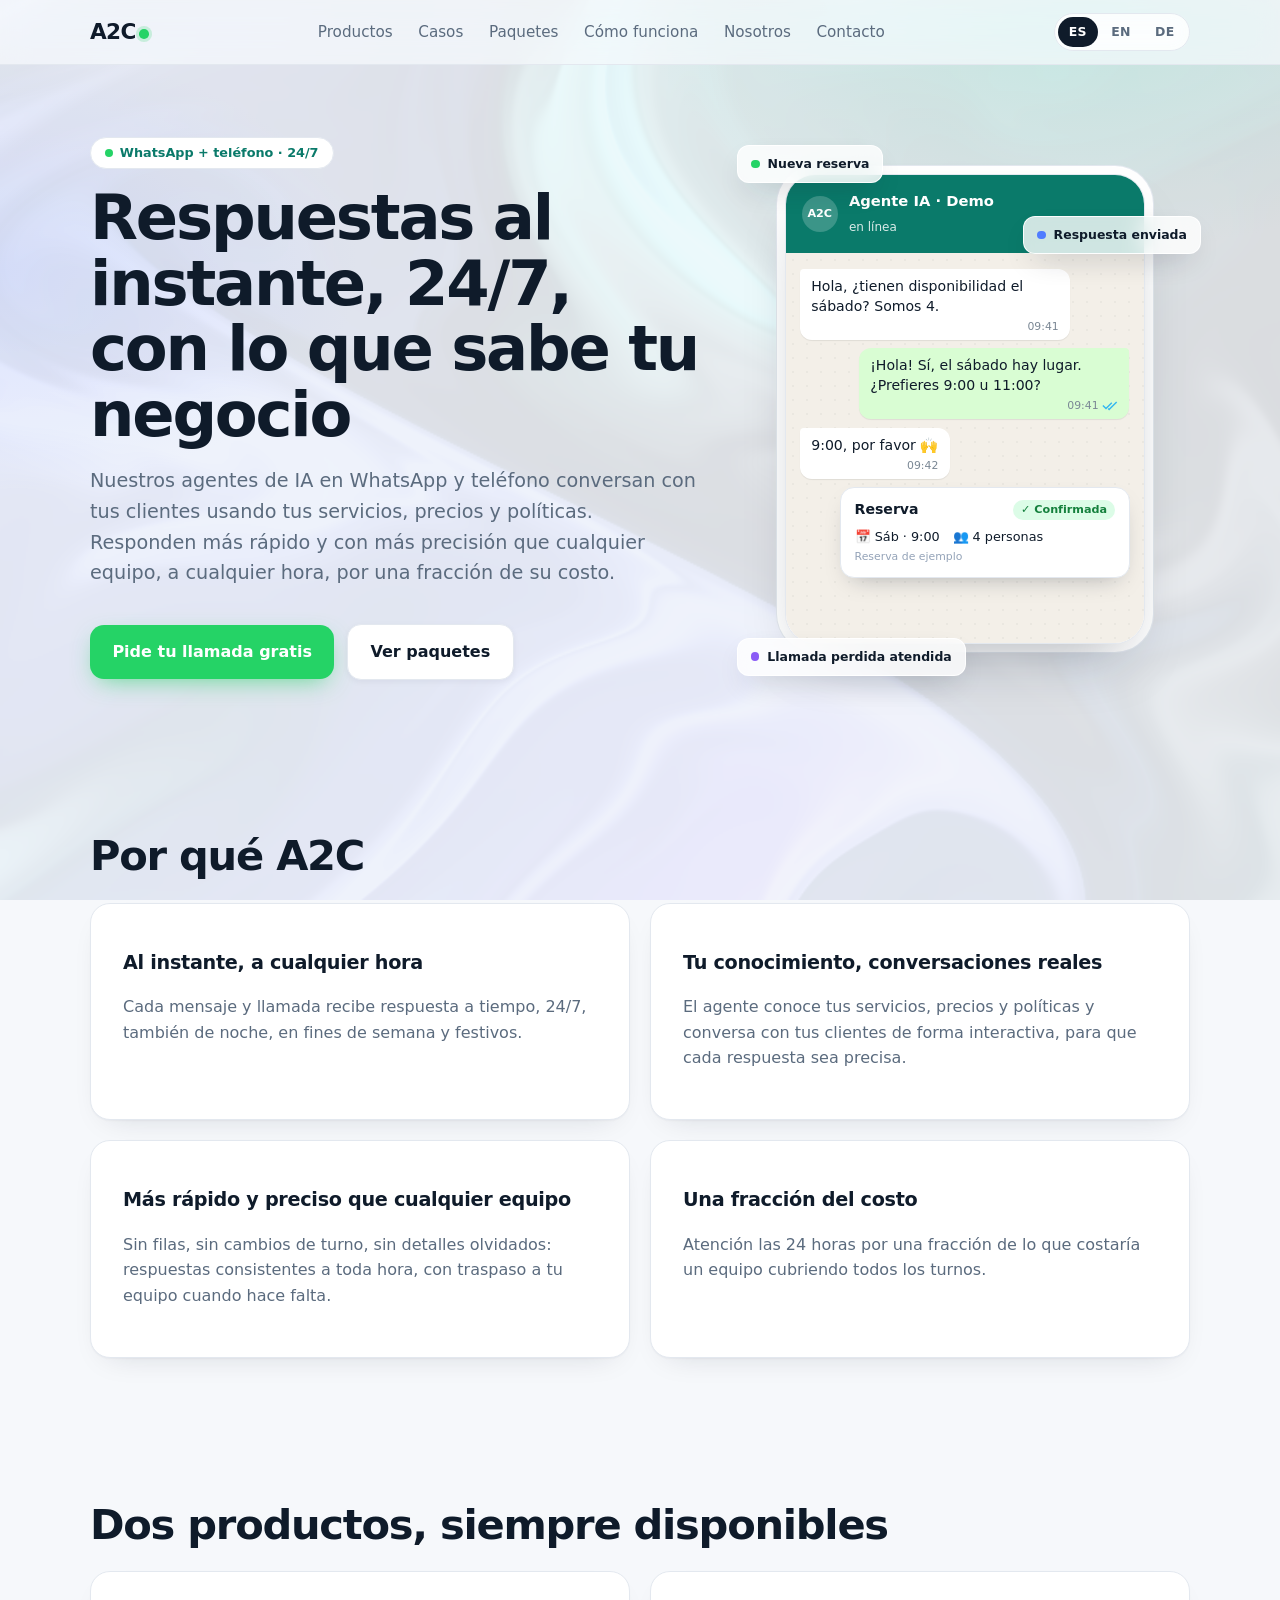
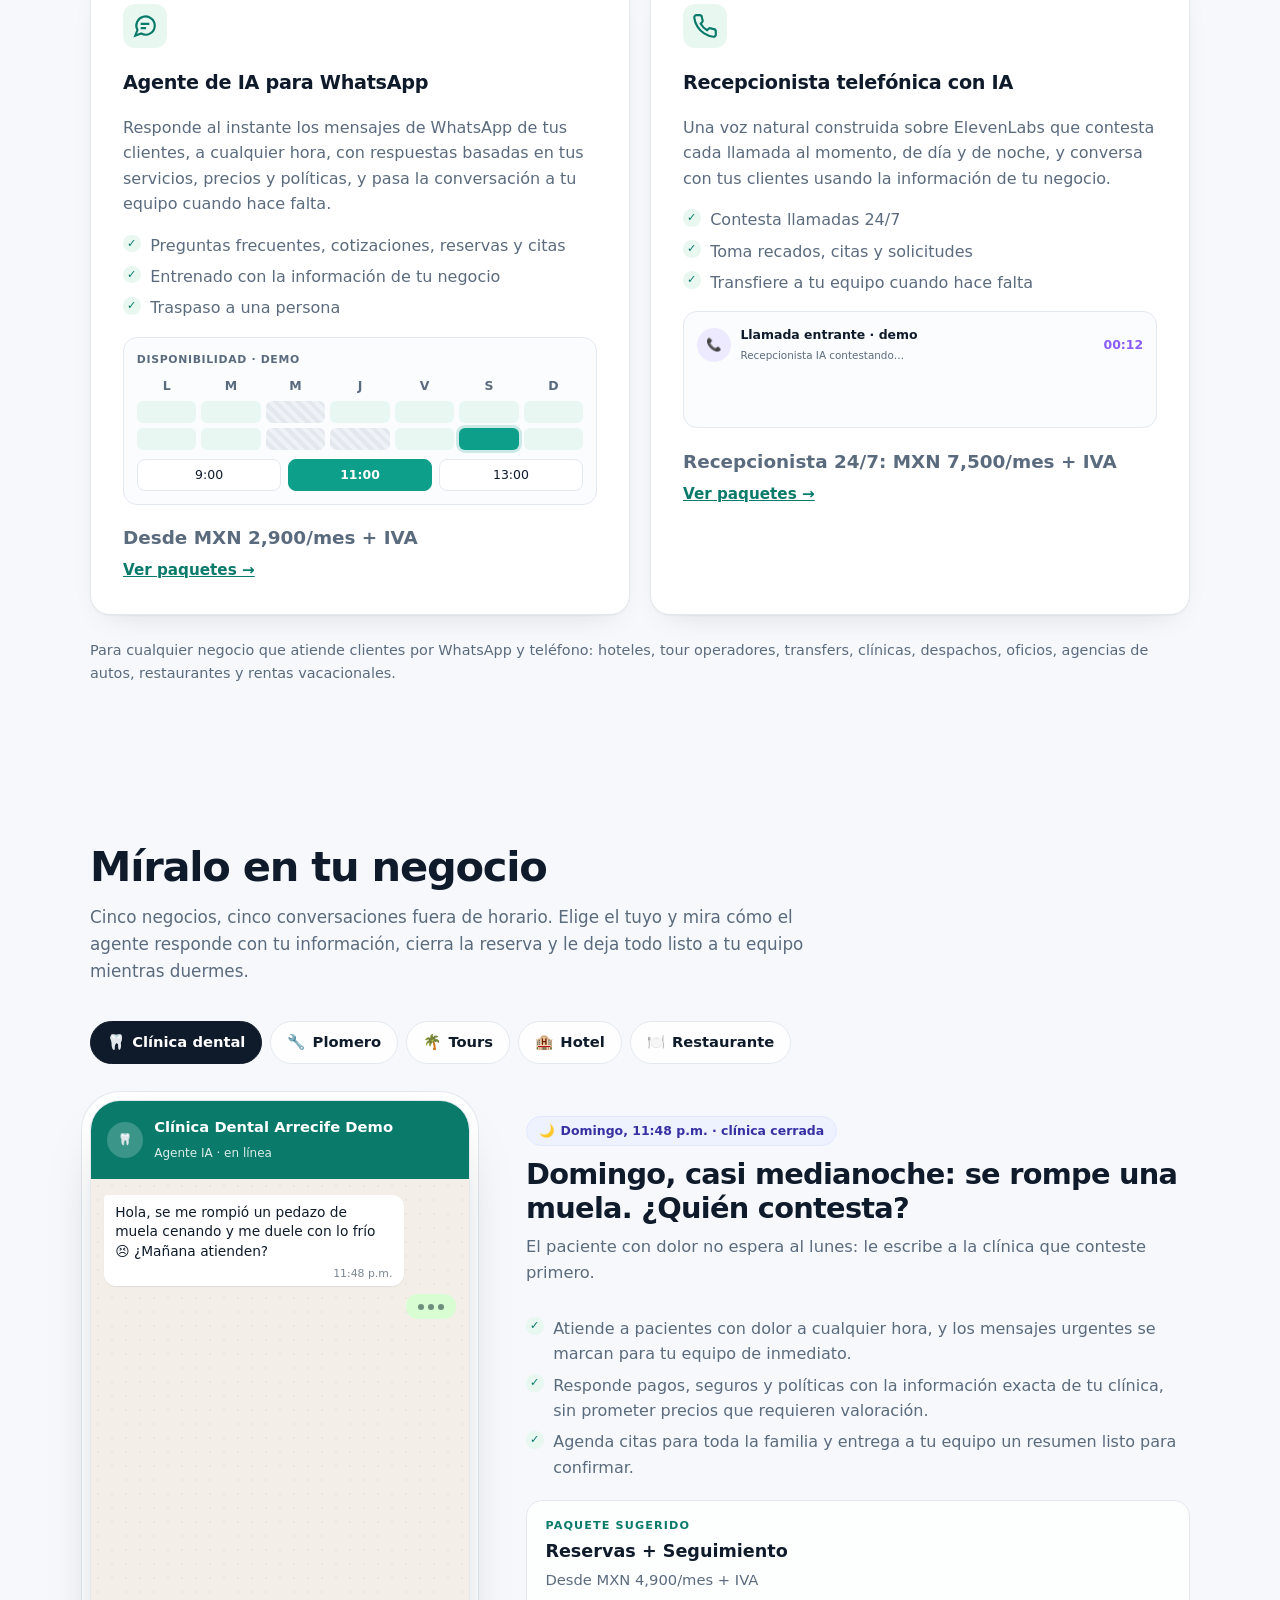
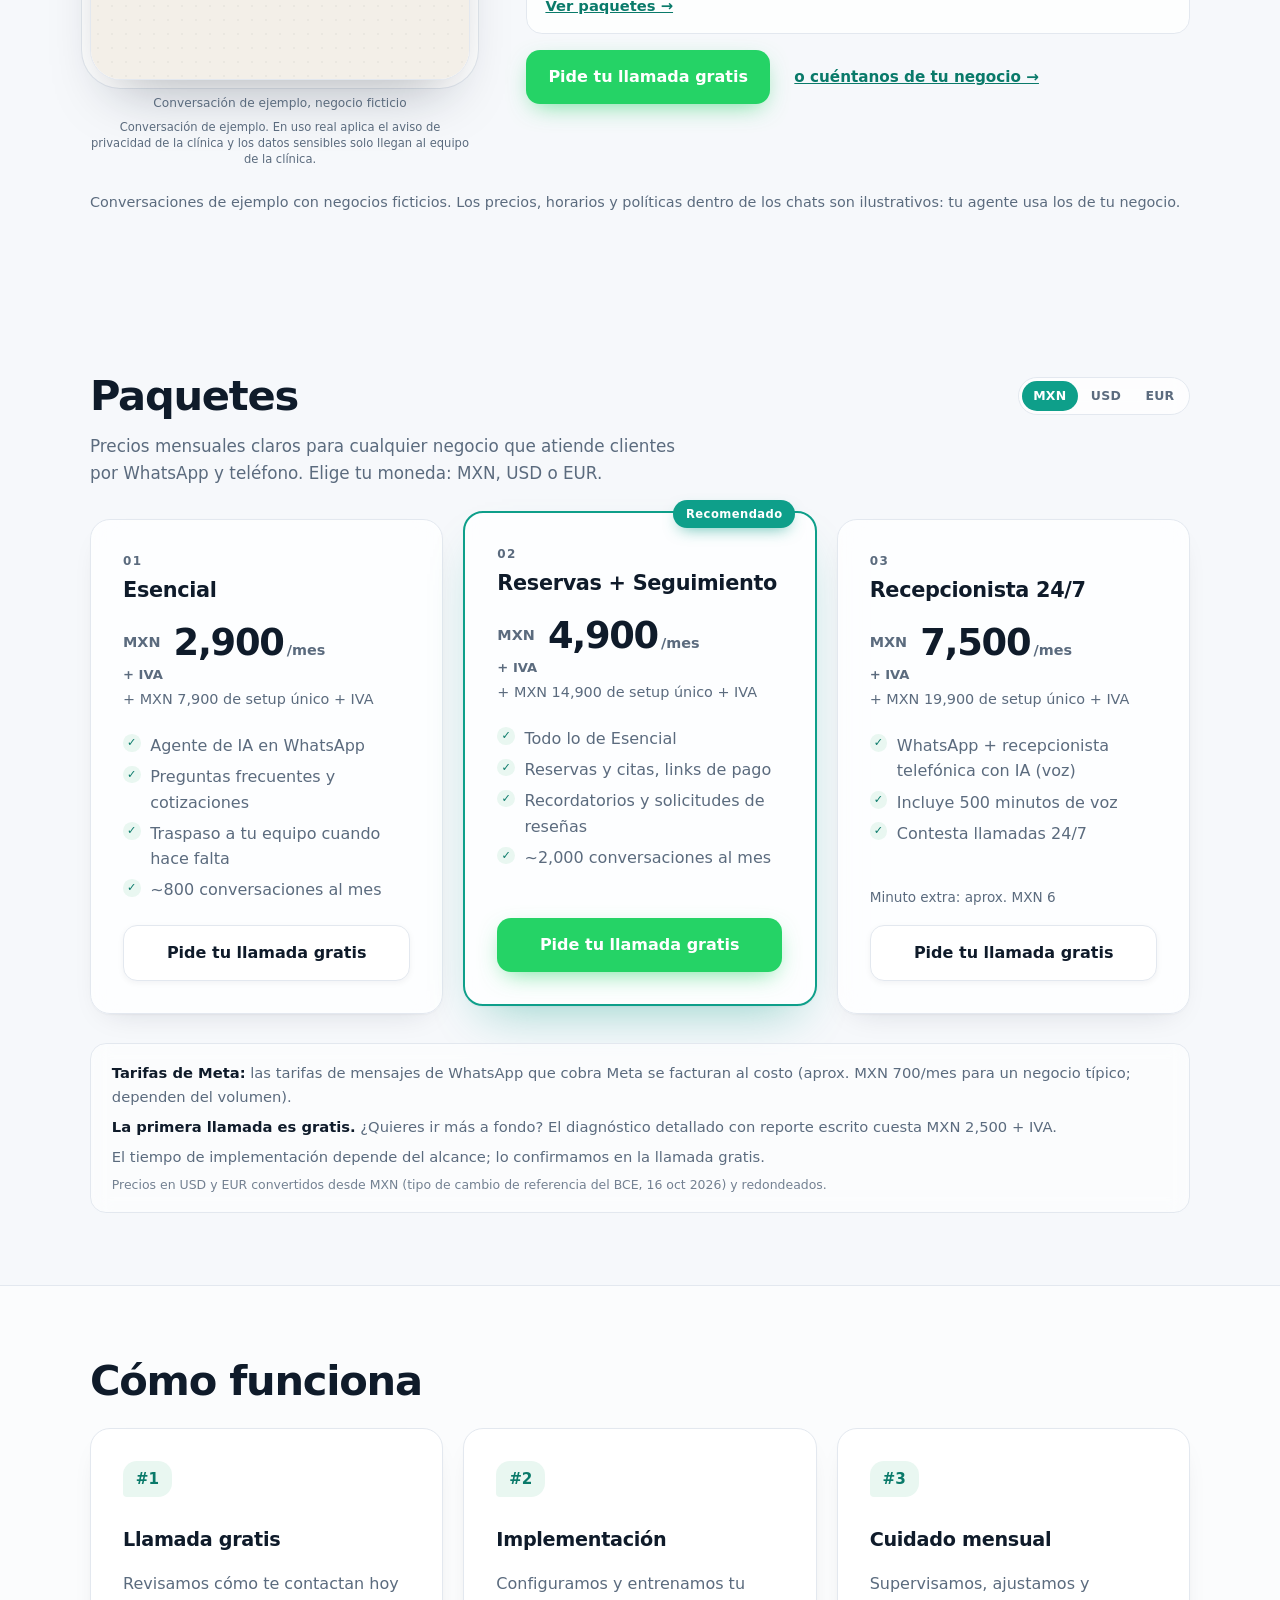
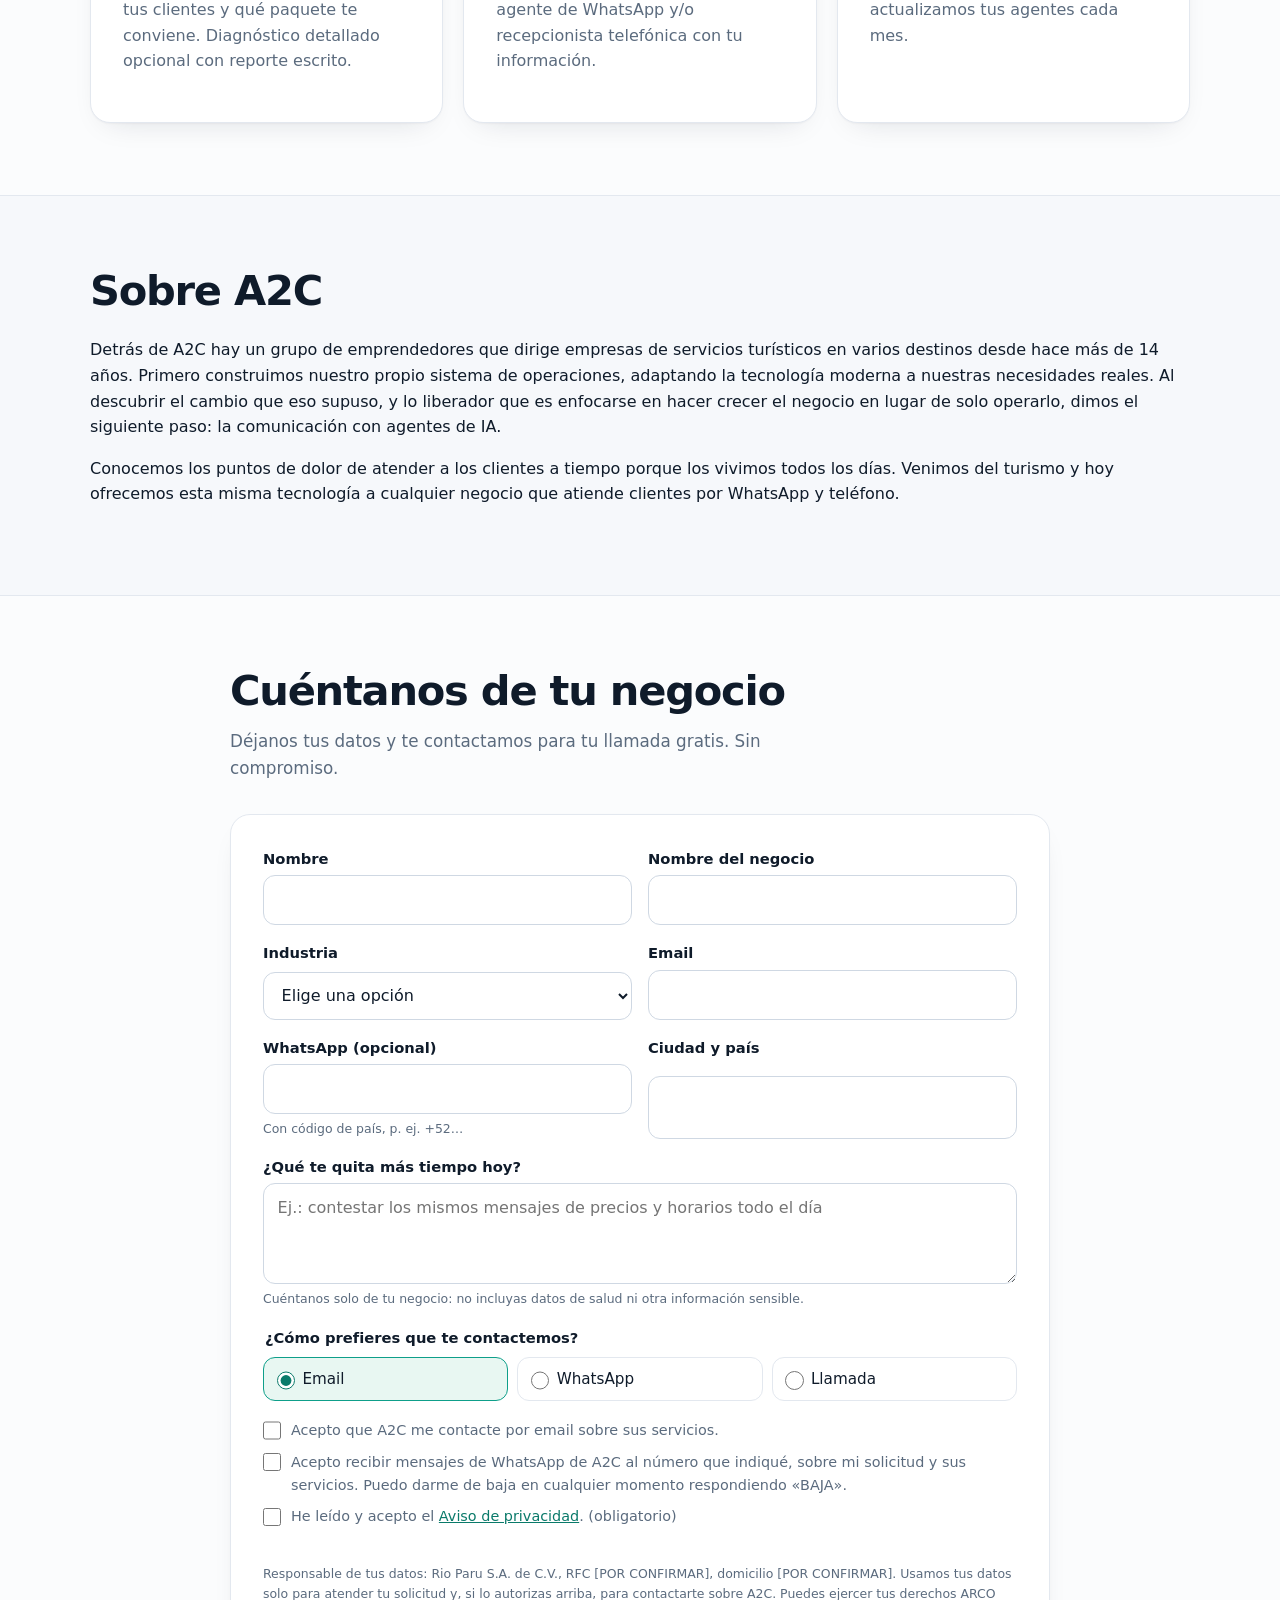
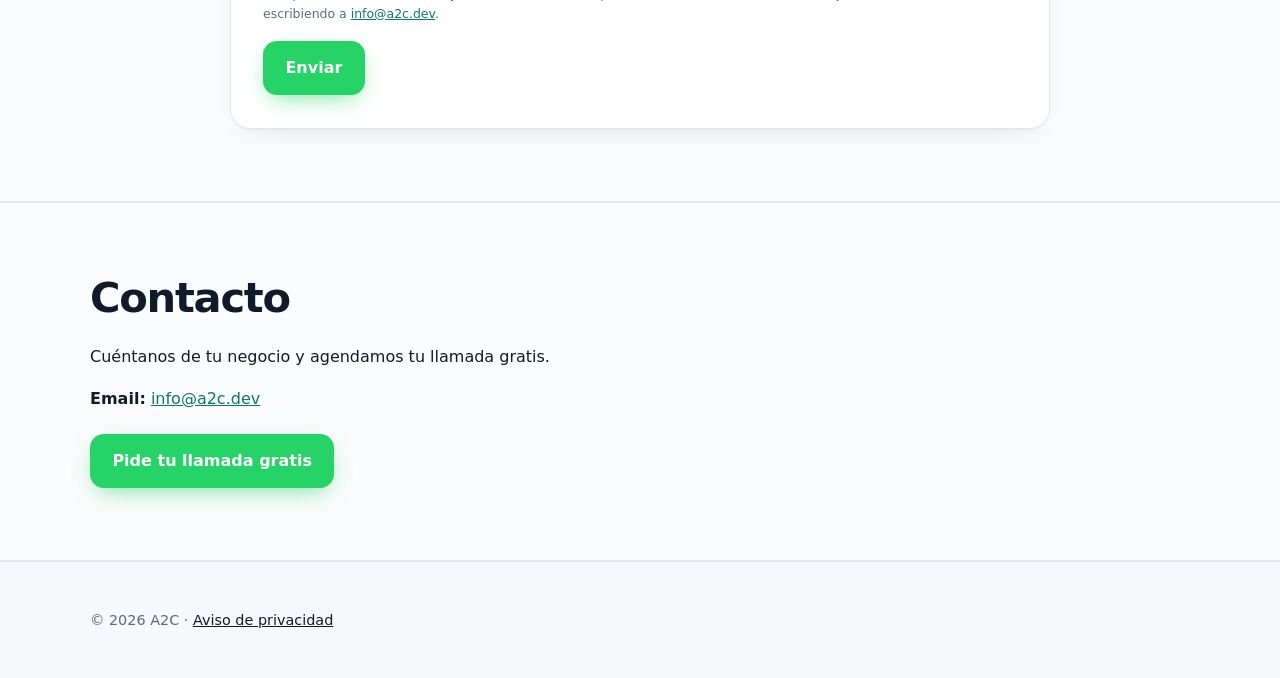
==== commit 4d082a3b: "Showcase QA fixes (Agency QA 2026-10-17) + production merge gate - Restaurant: celiac question no lo" ====
--- a/index.html
+++ b/index.html
@@ -108,11 +108,11 @@
 <p class="lead sm sc-intro" data-es data-en="Five businesses, five after-hours conversations. Pick yours and watch the agent answer from your own information, close the booking and leave everything ready for your team while you sleep." data-de="Fünf Branchen, fünf Gespräche nach Feierabend. Wählen Sie Ihre aus und sehen Sie, wie der Agent mit Ihren eigenen Informationen antwortet, die Buchung abschließt und Ihrem Team alles vorbereitet – während Sie schlafen.">Cinco negocios, cinco conversaciones fuera de horario. Elige el tuyo y mira cómo el agente responde con tu información, cierra la reserva y le deja todo listo a tu equipo mientras duermes.</p>
 <div class="sc" data-sc>
 <div class="sc-tabs" role="tablist" aria-label="Industrias" data-en-label="Industries" data-de-label="Branchen"><button type="button" class="sc-tab" role="tab" id="sc-tab-dental" aria-controls="sc-dental" aria-selected="true" tabindex="0"><span aria-hidden="true">🦷</span><span data-es data-en="Dental clinic" data-de="Zahnarztpraxis">Clínica dental</span></button><button type="button" class="sc-tab" role="tab" id="sc-tab-plomero" aria-controls="sc-plomero" aria-selected="false" tabindex="-1"><span aria-hidden="true">🔧</span><span data-es data-en="Plumber" data-de="Sanitär-Notdienst">Plomero</span></button><button type="button" class="sc-tab" role="tab" id="sc-tab-tours" aria-controls="sc-tours" aria-selected="false" tabindex="-1"><span aria-hidden="true">🌴</span><span data-es data-en="Tour operator" data-de="Touranbieter">Tours</span></button><button type="button" class="sc-tab" role="tab" id="sc-tab-hotel" aria-controls="sc-hotel" aria-selected="false" tabindex="-1"><span aria-hidden="true">🏨</span><span data-es data-en="Hotel" data-de="Hotel">Hotel</span></button><button type="button" class="sc-tab" role="tab" id="sc-tab-restaurante" aria-controls="sc-restaurante" aria-selected="false" tabindex="-1"><span aria-hidden="true">🍽️</span><span data-es data-en="Restaurant" data-de="Restaurant">Restaurante</span></button></div>
-<div class="sc-panel" id="sc-dental" role="tabpanel" aria-labelledby="sc-tab-dental" tabindex="0"><div class="sc-head"><span class="sc-chip"><span aria-hidden="true">🌙</span> <span data-es data-en="Sunday, 11:48 PM · clinic closed" data-de="Sonntag, 23:48 · Praxis geschlossen">Domingo, 11:48 p.m. · clínica cerrada</span></span><h3 data-es data-en="Sunday, nearly midnight: a tooth cracks. Who answers?" data-de="Sonntag, kurz vor Mitternacht: Ein Zahn bricht ab. Wer antwortet?">Domingo, casi medianoche: se rompe una muela. ¿Quién contesta?</h3><p data-es data-en="A patient in pain won&#x27;t wait for Monday. They message whichever clinic replies first." data-de="Wer Zahnschmerzen hat, wartet nicht bis Montag – sondern schreibt der Praxis, die zuerst antwortet.">El paciente con dolor no espera al lunes: le escribe a la clínica que conteste primero.</p></div><div class="sc-stage"><div class="phone"><div class="ph-top"><span class="av" aria-hidden="true">🦷</span><div><b><span data-es data-en="Arrecife Dental Clinic Demo" data-de="Zahnklinik Arrecife Demo">Clínica Dental Arrecife Demo</span></b><small><span data-es data-en="AI agent · online" data-de="KI-Agent · online">Agente IA · en línea</span></small></div></div><div class="sc-thread" role="log" aria-label="Conversación de ejemplo, negocio ficticio" data-en-label="Example conversation, fictional business" data-de-label="Beispielgespräch, fiktives Unternehmen"><div class="sc-i msg in"><span data-es data-en="Hi, a piece of my molar broke off at dinner and it hurts with anything cold 😣 Are you open tomorrow?" data-de="Hallo, mir ist beim Abendessen ein Stück vom Backenzahn abgebrochen und bei Kaltem tut&#x27;s richtig weh 😣 Habt ihr morgen offen?">Hola, se me rompió un pedazo de muela cenando y me duele con lo frío 😣 ¿Mañana atienden?</span><i class="sc-t"><i data-es data-en="11:48 PM" data-de="23:48">11:48 p.m.</i></i></div><div class="sc-i msg out"><span data-es data-en="So sorry to hear that 😟 We open tomorrow, Monday, 9 am to 7 pm. Quick check before I book you: any facial swelling, fever or bleeding that won&#x27;t stop?" data-de="Oh nein, das tut mir leid 😟 Morgen, Montag, sind wir von 9 bis 19 Uhr da. Kurz vorab: Hast du eine Schwellung im Gesicht, Fieber oder eine Blutung, die nicht aufhört?">Lamento mucho eso 😟 Mañana lunes abrimos de 9:00 a 19:00. Antes de agendar, una pregunta rápida: ¿tienes hinchazón en la cara, fiebre o sangrado que no para?</span><i class="sc-t"><i data-es data-en="11:48 PM" data-de="23:48">11:48 p.m.</i><svg class="tk" viewBox="0 0 18 12" aria-hidden="true"><path d="M1 6l3.5 3.5L11 3M7 9.5L8 10.5 16.5 2" fill="none" stroke="currentColor" stroke-width="1.6"/></svg></i></div><div class="sc-i msg in"><span data-es data-en="No, none of that. It just hurts with cold." data-de="Nein, nichts davon. Nur bei Kaltem.">No, nada de eso. Solo duele con lo frío.</span><i class="sc-t"><i data-es data-en="11:49 PM" data-de="23:49">11:49 p.m.</i></i></div><div class="sc-i msg out"><span data-es data-en="Thanks. I&#x27;ll request the first exam of the day for you, 9:00 am, flagged as &lt;b&gt;urgent&lt;/b&gt;. The team confirms it as soon as we open. Does that work?" data-de="Danke. Dann frage ich für dich den ersten Untersuchungstermin um 9:00 Uhr an – als &lt;b&gt;Notfall&lt;/b&gt; markiert. Das Team bestätigt ihn, sobald wir öffnen. Passt das?">Gracias. Te pido la primera valoración del día, a las 9:00, marcada como <b>urgencia</b>. El equipo la confirma en cuanto abra. ¿Te funciona?</span><i class="sc-t"><i data-es data-en="11:49 PM" data-de="23:49">11:49 p.m.</i><svg class="tk" viewBox="0 0 18 12" aria-hidden="true"><path d="M1 6l3.5 3.5L11 3M7 9.5L8 10.5 16.5 2" fill="none" stroke="currentColor" stroke-width="1.6"/></svg></i></div><div class="sc-i msg in"><span data-es data-en="Yes please. How much will it be? Do you take cards?" data-de="Ja, gerne. Was kostet das? Und kann ich mit Karte zahlen?">Sí, porfa. ¿Cuánto cuesta? ¿Y aceptan tarjeta?</span><i class="sc-t"><i data-es data-en="11:50 PM" data-de="23:50">11:50 p.m.</i></i></div><div class="sc-i msg out"><span data-es data-en="It depends on what the dentist finds: at the exam you get a written quote before any treatment ✍️ We take cash (MXN and USD), Visa, Mastercard, Amex and bank transfer." data-de="Das hängt vom Befund ab: Bei der Untersuchung bekommst du einen schriftlichen Kostenvoranschlag, bevor irgendetwas behandelt wird ✍️ Wir nehmen Bargeld (MXN und USD), Visa, Mastercard, Amex und Überweisung.">El costo depende de lo que vea el dentista: en la valoración te da un presupuesto por escrito antes de cualquier tratamiento ✍️ Aceptamos efectivo (MXN y USD), Visa, Mastercard, Amex y transferencia, con meses sin intereses en tratamientos seleccionados.</span><i class="sc-t"><i data-es data-en="11:50 PM" data-de="23:50">11:50 p.m.</i><svg class="tk" viewBox="0 0 18 12" aria-hidden="true"><path d="M1 6l3.5 3.5L11 3M7 9.5L8 10.5 16.5 2" fill="none" stroke="currentColor" stroke-width="1.6"/></svg></i></div><div class="sc-i msg in"><span data-es data-en="Ok. Can I use my health insurance?" data-de="Ok. Zahlt das meine Krankenversicherung?">Ok. Tengo seguro de gastos médicos, ¿sirve?</span><i class="sc-t"><i data-es data-en="11:51 PM" data-de="23:51">11:51 p.m.</i></i></div><div class="sc-i msg out"><span data-es data-en="We don&#x27;t bill insurers directly, but we give you an official invoice and an itemized receipt so you can claim it back. Bring ID and any previous X-rays." data-de="Wir rechnen nicht direkt mit Versicherungen ab, aber du bekommst eine offizielle Rechnung und eine detaillierte Quittung für die Erstattung. Bring bitte deinen Ausweis und, falls vorhanden, alte Röntgenbilder mit.">No facturamos directo a aseguradoras, pero te damos factura (CFDI) y recibo detallado para pedir tu reembolso. Trae identificación y, si tienes, radiografías previas.</span><i class="sc-t"><i data-es data-en="11:51 PM" data-de="23:51">11:51 p.m.</i><svg class="tk" viewBox="0 0 18 12" aria-hidden="true"><path d="M1 6l3.5 3.5L11 3M7 9.5L8 10.5 16.5 2" fill="none" stroke="currentColor" stroke-width="1.6"/></svg></i></div><div class="sc-i bk sc-card"><div class="bk-h"><b><span data-es data-en="Appointment request" data-de="Terminanfrage">Solicitud de cita</span></b><span class="ok">✓ <span data-es data-en="Urgent" data-de="Notfall">Urgencia</span></span></div><div class="bk-r"><span data-es data-en="📅 Mon · 9:00 am" data-de="📅 Mo · 9:00">📅 Lun · 9:00</span><span data-es data-en="🦷 Exam" data-de="🦷 Untersuchung">🦷 Valoración</span><span data-es data-en="⏳ To confirm at opening" data-de="⏳ Bestätigung bei Öffnung">⏳ Por confirmar al abrir</span></div></div><div class="sc-i msg out"><span data-es data-en="Does anyone else in your family need an appointment? I can hold the slot right after yours." data-de="Braucht noch jemand aus deiner Familie einen Termin? Ich kann dir den direkt danach freihalten.">¿Alguien más de tu familia necesita cita? Puedo apartar el horario de justo después.</span><i class="sc-t"><i data-es data-en="11:52 PM" data-de="23:52">11:52 p.m.</i><svg class="tk" viewBox="0 0 18 12" aria-hidden="true"><path d="M1 6l3.5 3.5L11 3M7 9.5L8 10.5 16.5 2" fill="none" stroke="currentColor" stroke-width="1.6"/></svg></i></div><div class="sc-i msg in"><span data-es data-en="My daughter&#x27;s due for a cleaning 🙌" data-de="Meine Tochter müsste mal wieder zur Zahnreinigung 🙌">Mi hija, le toca limpieza 🙌</span><i class="sc-t"><i data-es data-en="11:52 PM" data-de="23:52">11:52 p.m.</i></i></div><div class="sc-i msg out"><span data-es data-en="Done: cleaning for your daughter at 9:45 am. As she&#x27;s under 18, she comes with you 😊 The team will message you first thing to confirm both." data-de="Notiert: Zahnreinigung für deine Tochter um 9:45 Uhr. Da sie minderjährig ist, kommt sie mit dir 😊 Das Team meldet sich morgen früh und bestätigt beide Termine.">Anotado: limpieza para tu hija a las 9:45. Como es menor, viene contigo 😊 Mañana a primera hora el equipo te escribe para confirmar las dos citas.</span><i class="sc-t"><i data-es data-en="11:53 PM" data-de="23:53">11:53 p.m.</i><svg class="tk" viewBox="0 0 18 12" aria-hidden="true"><path d="M1 6l3.5 3.5L11 3M7 9.5L8 10.5 16.5 2" fill="none" stroke="currentColor" stroke-width="1.6"/></svg></i></div><div class="sc-i sc-sys">🔔 <span data-es data-en="Summary sent to the team: urgent case + family cleaning, confirm at 9:00 am" data-de="Zusammenfassung ans Team: Notfall + Familientermin, Bestätigung um 9:00">Resumen enviado al equipo: urgencia + limpieza familiar, confirmar a las 9:00</span></div></div></div><p class="sc-label" data-es data-en="Example conversation, fictional business" data-de="Beispielgespräch, fiktives Unternehmen">Conversación de ejemplo, negocio ficticio</p><button type="button" class="sc-replay" hidden><span data-es data-en="↻ Replay" data-de="↻ Noch einmal abspielen">↻ Ver de nuevo</span></button></div><div class="sc-out"><ul class="chk"><li data-es data-en="Looks after patients in pain at any hour and spots the warning signs that need urgent care." data-de="Kümmert sich zu jeder Uhrzeit um Patienten mit Schmerzen und erkennt Warnzeichen, die sofort ärztliche Hilfe brauchen.">Atiende a pacientes con dolor a cualquier hora y detecta las señales de urgencia para canalizarlas.</li><li data-es data-en="Answers payment, insurance and policy questions with your clinic&#x27;s exact information, without quoting prices that need an exam." data-de="Beantwortet Fragen zu Zahlung, Versicherung und Praxisregeln mit Ihren exakten Informationen – ohne Preise zu nennen, die erst nach der Untersuchung feststehen.">Responde pagos, seguros y políticas con la información exacta de tu clínica, sin prometer precios que requieren valoración.</li><li data-es data-en="Books the whole family in and hands your team a summary ready to confirm." data-de="Vergibt Termine für die ganze Familie und übergibt Ihrem Team eine Zusammenfassung zur Bestätigung.">Agenda citas para toda la familia y entrega a tu equipo un resumen listo para confirmar.</li></ul><div class="sc-pkg"><small data-es data-en="Suggested package" data-de="Passendes Paket">Paquete sugerido</small><b>Reservas + Seguimiento</b><span class="sc-price" data-price="from" data-pkg="reservas">Desde MXN 4,900/mes + IVA</span><a href="#paquetes" data-es data-en="See packages →" data-de="Pakete ansehen →">Ver paquetes →</a></div><div class="sc-cta"><a class="btn" href="mailto:info@a2c.dev?subject=Llamada%20gratis%20%E2%80%93%20A2C%20%28cl%C3%ADnica%20dental%29" data-es-href="mailto:info@a2c.dev?subject=Llamada%20gratis%20%E2%80%93%20A2C%20%28cl%C3%ADnica%20dental%29" data-en-href="mailto:info@a2c.dev?subject=Free%20call%20%E2%80%93%20A2C%20%28dental%20clinic%29" data-de-href="mailto:info@a2c.dev?subject=Kostenloses%20Erstgespr%C3%A4ch%20%E2%80%93%20A2C%20%28Zahnarztpraxis%29"><span data-es data-en="Book your free call" data-de="Kostenloses Erstgespräch">Pide tu llamada gratis</span></a><a class="sc-formlink" href="#cuentanos" data-industry="dental" data-es data-en="or tell us about your business →" data-de="oder erzählen Sie uns von Ihrem Betrieb →">o cuéntanos de tu negocio →</a></div></div></div>
-<div class="sc-panel sc-call" id="sc-plomero" role="tabpanel" aria-labelledby="sc-tab-plomero" tabindex="0"><div class="sc-head"><span class="sc-chip"><span aria-hidden="true">🌙</span> <span data-es data-en="Saturday, 2:14 AM · phone call" data-de="Samstag, 02:14 · Telefonanruf">Sábado, 2:14 a.m. · llamada telefónica</span></span><h3 data-es data-en="It&#x27;s 2 AM and there&#x27;s water all over the kitchen floor." data-de="Es ist 2 Uhr nachts, und in der Küche steht das Wasser.">Son las 2 de la mañana y hay agua por todo el piso de la cocina.</h3><p data-es data-en="Whoever calls at that hour hires the first plumber who picks up. If you don&#x27;t, the next one on the list will." data-de="Wer um diese Uhrzeit anruft, beauftragt den Ersten, der abhebt. Heben Sie nicht ab, ruft er den Nächsten an.">Quien llama a esa hora contrata al primero que contesta. Si nadie contesta, marca al siguiente de la lista.</p></div><div class="sc-stage"><div class="phone"><div class="ph-top sc-calltop"><span class="av" aria-hidden="true">📞</span><div><b><span data-es data-en="Pronto Plumbing Demo" data-de="Sanitär Pronto Demo">Plomería Pronto Demo</span></b><small><span data-es data-en="AI receptionist · call in progress" data-de="KI-Rezeption · Gespräch läuft">Recepcionista IA · llamada en curso</span></small></div><span class="sc-live" aria-hidden="true">●</span></div><div class="sc-thread" role="log" aria-label="Conversación de ejemplo, negocio ficticio" data-en-label="Example conversation, fictional business" data-de-label="Beispielgespräch, fiktives Unternehmen"><div class="sc-i msg out"><b class="sp" data-es data-en="AI receptionist" data-de="KI-Rezeption">Recepcionista IA</b><span data-es data-en="Pronto Plumbing, you&#x27;re speaking with our 24-hour virtual receptionist. How can I help?" data-de="Sanitär Pronto, Sie sprechen mit unserer virtuellen Rezeption, rund um die Uhr erreichbar. Wie kann ich helfen?">Plomería Pronto, buenas noches. Le atiende la recepcionista virtual, disponible las 24 horas. ¿En qué le ayudo?</span><i class="sc-t"><i data-es data-en="2:14 AM" data-de="02:14">2:14 a.m.</i></i></div><div class="sc-i msg in"><b class="sp" data-es data-en="Caller" data-de="Anrufer">Cliente</b><span data-es data-en="A pipe just burst under the kitchen sink, there&#x27;s water everywhere!" data-de="Unter der Spüle ist ein Rohr geplatzt, hier läuft überall Wasser!">¡Se reventó un tubo debajo del fregadero y está saliendo muchísima agua!</span><i class="sc-t"><i data-es data-en="2:14 AM" data-de="02:14">2:14 a.m.</i></i></div><div class="sc-i msg out"><b class="sp" data-es data-en="AI receptionist" data-de="KI-Rezeption">Recepcionista IA</b><span data-es data-en="Let&#x27;s stop it right now. Turn off the shut-off valve: it&#x27;s usually under the sink or next to the water meter. I&#x27;ll stay on the line." data-de="Das stoppen wir sofort. Drehen Sie den Haupthahn zu – meist unter der Spüle oder neben der Wasseruhr. Ich bleibe dran.">Vamos a pararlo ya. Cierre la llave de paso: suele estar bajo el fregadero o junto al medidor de agua. Aquí le espero.</span><i class="sc-t"><i data-es data-en="2:14 AM" data-de="02:14">2:14 a.m.</i></i></div><div class="sc-i msg in"><b class="sp" data-es data-en="Caller" data-de="Anrufer">Cliente</b><span data-es data-en="…Okay, got it. It&#x27;s stopped." data-de="…So, zugedreht. Es läuft nichts mehr.">…Listo, ya la cerré. Ya no sale.</span><i class="sc-t"><i data-es data-en="2:15 AM" data-de="02:15">2:15 a.m.</i></i></div><div class="sc-i msg out"><b class="sp" data-es data-en="AI receptionist" data-de="KI-Rezeption">Recepcionista IA</b><span data-es data-en="Well done. Two options: our on-call technician comes now, emergency visit USD 149 with diagnosis included, or today at 8:00 am at the standard rate of USD 89. Repairs are always quoted before any work starts." data-de="Sehr gut gemacht. Zwei Möglichkeiten: Unser Notdienst kommt jetzt, Einsatz 129 € inklusive Diagnose, oder heute um 8:00 Uhr zum Normaltarif von 69 €. Die Reparatur bekommen Sie immer vorher als Angebot.">Muy bien hecho. Tiene dos opciones: el técnico de guardia va ahora, visita de emergencia MXN 850 con diagnóstico incluido, o hoy a las 8:00 con tarifa normal de MXN 450. La reparación siempre se cotiza antes de empezar.</span><i class="sc-t"><i data-es data-en="2:15 AM" data-de="02:15">2:15 a.m.</i></i></div><div class="sc-i msg in"><b class="sp" data-es data-en="Caller" data-de="Anrufer">Cliente</b><span data-es data-en="If it&#x27;s not leaking anymore, 8 is fine." data-de="Wenn nichts mehr läuft, reicht 8 Uhr.">Si ya no sale agua, mejor a las 8.</span><i class="sc-t"><i data-es data-en="2:16 AM" data-de="02:16">2:16 a.m.</i></i></div><div class="sc-i msg out"><b class="sp" data-es data-en="AI receptionist" data-de="KI-Rezeption">Recepcionista IA</b><span data-es data-en="Booked for 8:00 am today, Saturday. I&#x27;m sending you a WhatsApp so you can share your location, and your confirmation will arrive there too." data-de="Gebucht: heute, Samstag, 8:00 Uhr. Ich schicke Ihnen eine WhatsApp, damit Sie Ihren Standort teilen können – dort kommt auch die Bestätigung.">Agendado: hoy sábado a las 8:00. Le envío un WhatsApp para que comparta su ubicación, y ahí mismo le llega la confirmación.</span><i class="sc-t"><i data-es data-en="2:16 AM" data-de="02:16">2:16 a.m.</i></i></div><div class="sc-i msg in"><b class="sp" data-es data-en="Caller" data-de="Anrufer">Cliente</b><span data-es data-en="Oh, and while you&#x27;re coming: the water heater&#x27;s been making a weird noise…" data-de="Ach, wenn der Techniker eh kommt: Der Boiler macht so komische Geräusche …">Oiga, y ya que viene: el calentador hace un ruido raro…</span><i class="sc-t"><i data-es data-en="2:16 AM" data-de="02:16">2:16 a.m.</i></i></div><div class="sc-i msg out"><b class="sp" data-es data-en="AI receptionist" data-de="KI-Rezeption">Recepcionista IA</b><span data-es data-en="I&#x27;ll add it to the same visit, no extra call-out charge: the technician checks it and tells you whether it needs servicing before doing any work." data-de="Nehme ich mit auf, ohne zusätzliche Anfahrt: Der Techniker schaut ihn sich an und sagt Ihnen vorher, ob eine Wartung nötig ist.">Lo agrego a la misma visita, sin cargo extra de traslado: el técnico lo revisa y le dice si necesita mantenimiento antes de hacer cualquier trabajo.</span><i class="sc-t"><i data-es data-en="2:17 AM" data-de="02:17">2:17 a.m.</i></i></div><div class="sc-i msg in"><b class="sp" data-es data-en="Caller" data-de="Anrufer">Cliente</b><span data-es data-en="And if it starts leaking again before then?" data-de="Und wenn es vorher wieder tropft?">¿Y si vuelve a salir agua antes?</span><i class="sc-t"><i data-es data-en="2:17 AM" data-de="02:17">2:17 a.m.</i></i></div><div class="sc-i msg out"><b class="sp" data-es data-en="AI receptionist" data-de="KI-Rezeption">Recepcionista IA</b><span data-es data-en="Call this same number and say “emergency”: I&#x27;ll put you straight through to the on-call technician, who already has a summary of your case." data-de="Rufen Sie einfach diese Nummer an und sagen Sie „Notfall“: Ich verbinde Sie direkt mit dem Techniker im Bereitschaftsdienst, der Ihren Fall schon kennt.">Llame a este mismo número y diga «emergencia»: le paso directo con el técnico de guardia, que ya tiene el resumen de su caso.</span><i class="sc-t"><i data-es data-en="2:17 AM" data-de="02:17">2:17 a.m.</i></i></div><div class="sc-i bk sc-card"><div class="bk-h"><b><span data-es data-en="Visit booked" data-de="Termin gebucht">Visita agendada</span></b><span class="ok">✓ <span data-es data-en="WhatsApp sent" data-de="WhatsApp gesendet">WhatsApp enviado</span></span></div><div class="bk-r"><span data-es data-en="📅 Sat · 8:00 am" data-de="📅 Sa · 8:00">📅 Sáb · 8:00</span><span data-es data-en="🔧 Sink leak + water heater check" data-de="🔧 Leck an der Spüle + Boiler-Check">🔧 Fuga en fregadero + revisión de calentador</span><span data-es data-en="📍 Location via WhatsApp" data-de="📍 Standort per WhatsApp">📍 Ubicación por WhatsApp</span></div></div><div class="sc-i sc-sys">🔔 <span data-es data-en="Summary sent to the on-call technician" data-de="Zusammenfassung an den Bereitschaftstechniker gesendet">Resumen enviado al técnico de guardia</span></div></div></div><p class="sc-label" data-es data-en="Example conversation, fictional business" data-de="Beispielgespräch, fiktives Unternehmen">Conversación de ejemplo, negocio ficticio</p><button type="button" class="sc-replay" hidden><span data-es data-en="↻ Replay" data-de="↻ Noch einmal abspielen">↻ Ver de nuevo</span></button></div><div class="sc-out"><ul class="chk"><li data-es data-en="Picks up every call, even at 2 AM, and talks the customer through your own instructions." data-de="Nimmt jeden Anruf an, auch um 2 Uhr nachts, und leitet den Kunden mit Ihren eigenen Anweisungen an.">Contesta cada llamada, también a las 2 a.m., y guía al cliente con tus propias instrucciones.</li><li data-es data-en="Quotes your rates and books the visit without waking anyone up." data-de="Nennt Ihre Tarife und bucht den Einsatz, ohne dass jemand geweckt wird.">Cotiza con tus tarifas y agenda la visita sin despertar a nadie.</li><li data-es data-en="Adds jobs to the same visit and only puts calls through to your on-call tech when it&#x27;s a real emergency." data-de="Bündelt Aufträge in einem Termin und stellt nur echte Notfälle zum Bereitschaftsdienst durch.">Suma trabajos a la misma visita y transfiere al técnico de guardia solo cuando de verdad es emergencia.</li></ul><div class="sc-pkg"><small data-es data-en="Suggested package" data-de="Passendes Paket">Paquete sugerido</small><b>Recepcionista 24/7</b><span class="sc-price" data-price="from" data-pkg="recepcionista">Desde MXN 7,500/mes + IVA</span><a href="#paquetes" data-es data-en="See packages →" data-de="Pakete ansehen →">Ver paquetes →</a></div><div class="sc-cta"><a class="btn" href="mailto:info@a2c.dev?subject=Llamada%20gratis%20%E2%80%93%20A2C%20%28plomero%29" data-es-href="mailto:info@a2c.dev?subject=Llamada%20gratis%20%E2%80%93%20A2C%20%28plomero%29" data-en-href="mailto:info@a2c.dev?subject=Free%20call%20%E2%80%93%20A2C%20%28plumber%29" data-de-href="mailto:info@a2c.dev?subject=Kostenloses%20Erstgespr%C3%A4ch%20%E2%80%93%20A2C%20%28Sanit%C3%A4r-Notdienst%29"><span data-es data-en="Book your free call" data-de="Kostenloses Erstgespräch">Pide tu llamada gratis</span></a><a class="sc-formlink" href="#cuentanos" data-industry="plomero" data-es data-en="or tell us about your business →" data-de="oder erzählen Sie uns von Ihrem Betrieb →">o cuéntanos de tu negocio →</a></div></div></div>
-<div class="sc-panel" id="sc-tours" role="tabpanel" aria-labelledby="sc-tab-tours" tabindex="0"><div class="sc-head"><span class="sc-chip"><span aria-hidden="true">🌙</span> <span data-es data-en="Tuesday, 10:36 PM · office closed" data-de="Dienstag, 22:36 · Büro geschlossen">Martes, 10:36 p.m. · oficina cerrada</span></span><h3 data-es data-en="Travelers pick tomorrow&#x27;s tour at 10 PM, from their hotel bed." data-de="Den Ausflug für morgen buchen Urlauber um 22 Uhr – vom Hotelbett aus.">Eligen el tour de mañana a las 10 de la noche, desde la cama del hotel.</h3><p data-es data-en="If your office doesn&#x27;t answer, they book with someone who does, and tomorrow&#x27;s seats go unsold." data-de="Antwortet Ihr Büro nicht, buchen sie woanders – und die Plätze für morgen bleiben leer.">Si tu oficina no contesta, reservan con quien sí lo hace, y los lugares de mañana se quedan vacíos.</p></div><div class="sc-stage"><div class="phone"><div class="ph-top"><span class="av" aria-hidden="true">🌴</span><div><b><span data-es data-en="Laguna Azul Tours Demo" data-de="Laguna Azul Tours Demo">Laguna Azul Tours Demo</span></b><small><span data-es data-en="AI agent · online" data-de="KI-Agent · online">Agente IA · en línea</span></small></div></div><div class="sc-thread" role="log" aria-label="Conversación de ejemplo, negocio ficticio" data-en-label="Example conversation, fictional business" data-de-label="Beispielgespräch, fiktives Unternehmen"><div class="sc-i msg in"><span data-es data-en="Hi! Any spots left on tomorrow&#x27;s cenote tour? 2 adults and a 7-year-old 🙂" data-de="Hi! Gibt&#x27;s für die Cenoten-Tour morgen noch Plätze? Wir sind 2 Erwachsene und ein Kind (7) 🙂">¡Hola! ¿Todavía hay lugar en el tour de cenotes de mañana? Somos 2 adultos y un niño de 7 🙂</span><i class="sc-t"><i data-es data-en="10:36 PM" data-de="22:36">10:36 p.m.</i></i></div><div class="sc-i msg out"><span data-es data-en="Hi! Yes 🙌 5 spots left on the 7:30 am departure. Adults USD 79, kids 5–11 USD 55: &lt;b&gt;USD 213&lt;/b&gt; total, with transport, snorkel gear, lunch and entrance fees included." data-de="Hi! Ja 🙌 Für die Abfahrt um 7:30 Uhr sind noch 5 Plätze frei. Erwachsene 75 €, Kinder von 5 bis 11 Jahren 52 €: zusammen &lt;b&gt;202 €&lt;/b&gt; – inklusive Transfer, Schnorchelausrüstung, Mittagessen und Eintritt.">¡Hola! Sí 🙌 Quedan 5 lugares en la salida de las 7:30. Adulto MXN 1,450 y niño (5 a 11 años) MXN 990: total <b>MXN 3,890</b>, con transporte, equipo de snorkel, comida y entradas incluidos.</span><i class="sc-t"><i data-es data-en="10:36 PM" data-de="22:36">10:36 p.m.</i><svg class="tk" viewBox="0 0 18 12" aria-hidden="true"><path d="M1 6l3.5 3.5L11 3M7 9.5L8 10.5 16.5 2" fill="none" stroke="currentColor" stroke-width="1.6"/></svg></i></div><div class="sc-i msg in"><span data-es data-en="Can you pick us up? We&#x27;re in a vacation rental downtown" data-de="Holt ihr uns ab? Wir wohnen in einer Ferienwohnung im Zentrum.">¿Pasan por nosotros? Estamos en una renta vacacional en el centro</span><i class="sc-t"><i data-es data-en="10:37 PM" data-de="22:37">10:37 p.m.</i></i></div><div class="sc-i msg out"><span data-es data-en="Yes: for vacation rentals the meeting point is the main square at 7:10 am. I&#x27;ll send the exact pin with your confirmation." data-de="Ja: Für Ferienwohnungen ist der Treffpunkt am Hauptplatz um 7:10 Uhr. Den genauen Standort schicke ich dir mit der Bestätigung.">Sí: para rentas vacacionales el punto de encuentro es el parque central, a las 7:10. Te mando la ubicación exacta con la confirmación.</span><i class="sc-t"><i data-es data-en="10:37 PM" data-de="22:37">10:37 p.m.</i><svg class="tk" viewBox="0 0 18 12" aria-hidden="true"><path d="M1 6l3.5 3.5L11 3M7 9.5L8 10.5 16.5 2" fill="none" stroke="currentColor" stroke-width="1.6"/></svg></i></div><div class="sc-i msg in"><span data-es data-en="What if it rains?" data-de="Und wenn es regnet?">¿Y si llueve?</span><i class="sc-t"><i data-es data-en="10:38 PM" data-de="22:38">10:38 p.m.</i></i></div><div class="sc-i msg out"><span data-es data-en="Cenotes are just as good in the rain ☔ If we cancel for weather, you pick another date or get a 100% refund." data-de="Cenoten sind auch bei Regen ein Erlebnis ☔ Sagen wir wegen des Wetters ab, suchst du dir einen neuen Termin aus oder bekommst 100 % zurück.">Los cenotes se disfrutan igual con lluvia ☔ Si nosotros cancelamos por clima, eliges otra fecha o te devolvemos el 100%.</span><i class="sc-t"><i data-es data-en="10:38 PM" data-de="22:38">10:38 p.m.</i><svg class="tk" viewBox="0 0 18 12" aria-hidden="true"><path d="M1 6l3.5 3.5L11 3M7 9.5L8 10.5 16.5 2" fill="none" stroke="currentColor" stroke-width="1.6"/></svg></i></div><div class="sc-i msg in"><span data-es data-en="Great, let&#x27;s book" data-de="Klingt gut, wir buchen!">Va, reservamos</span><i class="sc-t"><i data-es data-en="10:39 PM" data-de="22:39">10:39 p.m.</i></i></div><div class="sc-i msg out"><span data-es data-en="Perfect! Here&#x27;s your secure payment link to hold the 3 spots 👇" data-de="Super! Hier ist dein sicherer Zahlungslink, damit die 3 Plätze für euch reserviert sind 👇">¡Perfecto! Aquí tienes el link de pago seguro para apartar los 3 lugares 👇</span><i class="sc-t"><i data-es data-en="10:39 PM" data-de="22:39">10:39 p.m.</i><svg class="tk" viewBox="0 0 18 12" aria-hidden="true"><path d="M1 6l3.5 3.5L11 3M7 9.5L8 10.5 16.5 2" fill="none" stroke="currentColor" stroke-width="1.6"/></svg></i></div><div class="sc-i bk sc-card"><div class="bk-h"><b><span data-es data-en="Payment link" data-de="Zahlungslink">Link de pago</span></b><span class="ok">✓ <span data-es data-en="Sent" data-de="Gesendet">Enviado</span></span></div><div class="bk-r"><span data-es data-en="🌴 Cenotes · tomorrow 7:30 am" data-de="🌴 Cenoten · morgen 7:30">🌴 Cenotes · mañana 7:30</span><span data-es data-en="👥 2 adults + 1 child" data-de="👥 2 Erwachsene + 1 Kind">👥 2 adultos + 1 niño</span><span data-es data-en="💳 USD 213" data-de="💳 202 €">💳 MXN 3,890</span></div></div><div class="sc-i msg in"><span data-es data-en="Paid ✅ One thing: my son is allergic to shellfish, is lunch safe for him?" data-de="Bezahlt ✅ Noch was: Unser Sohn hat eine Meeresfrüchte-Allergie. Ist das Essen für ihn okay?">Pagado ✅ Una cosa: mi hijo es alérgico a los mariscos, ¿la comida es segura?</span><i class="sc-t"><i data-es data-en="10:42 PM" data-de="22:42">10:42 p.m.</i></i></div><div class="sc-i msg out"><span data-es data-en="Booking confirmed! Your voucher will arrive right here 🎟️ On the allergy, I&#x27;d rather our coordinator confirms with the kitchen: they have the note and will message you before 7 am." data-de="Buchung bestätigt! Dein Voucher kommt gleich hier im Chat 🎟️ Wegen der Allergie soll das lieber unser Koordinator mit der Küche klären: Er hat die Info und meldet sich morgen vor 7 Uhr bei dir.">¡Reserva confirmada! Tu voucher llega aquí mismo 🎟️ Lo de la alergia prefiero que lo confirme el coordinador con cocina: ya tiene la nota y te escribe mañana antes de las 7:00.</span><i class="sc-t"><i data-es data-en="10:42 PM" data-de="22:42">10:42 p.m.</i><svg class="tk" viewBox="0 0 18 12" aria-hidden="true"><path d="M1 6l3.5 3.5L11 3M7 9.5L8 10.5 16.5 2" fill="none" stroke="currentColor" stroke-width="1.6"/></svg></i></div><div class="sc-i msg out"><span data-es data-en="By the way: for USD 19 we add professional underwater photos, delivered the same day 📸 Want them?" data-de="Übrigens: Für 18 € gibt&#x27;s professionelle Unterwasserfotos dazu, noch am selben Tag 📸 Soll ich sie hinzufügen?">Por cierto: por MXN 350 sumamos fotos submarinas profesionales y te llegan el mismo día 📸 ¿Las agrego?</span><i class="sc-t"><i data-es data-en="10:43 PM" data-de="22:43">10:43 p.m.</i><svg class="tk" viewBox="0 0 18 12" aria-hidden="true"><path d="M1 6l3.5 3.5L11 3M7 9.5L8 10.5 16.5 2" fill="none" stroke="currentColor" stroke-width="1.6"/></svg></i></div><div class="sc-i msg in"><span data-es data-en="Yes, add them!" data-de="Ja, unbedingt!">¡Sí, agrégalas!</span><i class="sc-t"><i data-es data-en="10:43 PM" data-de="22:43">10:43 p.m.</i></i></div><div class="sc-i sc-sys">🔔 <span data-es data-en="Handed to coordinator: shellfish allergy · booking + photos" data-de="An den Koordinator übergeben: Meeresfrüchte-Allergie · Buchung + Fotos">Traspaso al coordinador: alergia a mariscos · reserva + fotos</span></div></div></div><p class="sc-label" data-es data-en="Example conversation, fictional business" data-de="Beispielgespräch, fiktives Unternehmen">Conversación de ejemplo, negocio ficticio</p><button type="button" class="sc-replay" hidden><span data-es data-en="↻ Replay" data-de="↻ Noch einmal abspielen">↻ Ver de nuevo</span></button></div><div class="sc-out"><ul class="chk"><li data-es data-en="Sells tomorrow&#x27;s departures at any hour, with prices, pickup points and policies on the spot." data-de="Verkauft die Touren von morgen zu jeder Uhrzeit – mit Preisen, Treffpunkten und Bedingungen in Sekunden.">Vende las salidas de mañana a cualquier hora, con precios, punto de encuentro y políticas al instante.</li><li data-es data-en="Takes payment by link and delivers the voucher in the same chat." data-de="Kassiert per Zahlungslink und schickt den Voucher direkt im Chat.">Cobra con link de pago y entrega el voucher en el mismo chat.</li><li data-es data-en="Offers add-ons at the right moment and passes anything that needs human judgment to your coordinator." data-de="Bietet Extras im richtigen Moment an und übergibt alles, was menschliches Urteilsvermögen braucht, an Ihren Koordinator.">Ofrece extras en el momento justo y pasa a tu coordinador lo que requiere criterio humano.</li></ul><div class="sc-pkg"><small data-es data-en="Suggested package" data-de="Passendes Paket">Paquete sugerido</small><b>Reservas + Seguimiento</b><span class="sc-price" data-price="from" data-pkg="reservas">Desde MXN 4,900/mes + IVA</span><a href="#paquetes" data-es data-en="See packages →" data-de="Pakete ansehen →">Ver paquetes →</a></div><div class="sc-cta"><a class="btn" href="mailto:info@a2c.dev?subject=Llamada%20gratis%20%E2%80%93%20A2C%20%28tours%29" data-es-href="mailto:info@a2c.dev?subject=Llamada%20gratis%20%E2%80%93%20A2C%20%28tours%29" data-en-href="mailto:info@a2c.dev?subject=Free%20call%20%E2%80%93%20A2C%20%28tour%20operator%29" data-de-href="mailto:info@a2c.dev?subject=Kostenloses%20Erstgespr%C3%A4ch%20%E2%80%93%20A2C%20%28Touranbieter%29"><span data-es data-en="Book your free call" data-de="Kostenloses Erstgespräch">Pide tu llamada gratis</span></a><a class="sc-formlink" href="#cuentanos" data-industry="tours" data-es data-en="or tell us about your business →" data-de="oder erzählen Sie uns von Ihrem Betrieb →">o cuéntanos de tu negocio →</a></div></div></div>
-<div class="sc-panel" id="sc-hotel" role="tabpanel" aria-labelledby="sc-tab-hotel" tabindex="0"><div class="sc-head"><span class="sc-chip"><span aria-hidden="true">🌙</span> <span data-es data-en="Thursday, 1:05 AM · reservations desk closed" data-de="Donnerstag, 01:05 · Reservierung geschlossen">Jueves, 1:05 a.m. · reservaciones cerrado</span></span><h3 data-es data-en="At 1 AM they&#x27;re comparing your hotel with the one across the street." data-de="Um 1 Uhr nachts vergleichen sie Ihr Hotel mit dem gegenüber.">A la 1 de la mañana están comparando tu hotel con el de enfrente.</h3><p data-es data-en="Whoever answers first gets the direct booking. Otherwise it goes to a booking platform, and you pay the commission." data-de="Wer zuerst antwortet, bekommt die Direktbuchung. Sonst bucht der Gast über ein Portal – und Sie zahlen Provision.">Quien responde primero se queda con la reserva directa. Si no, se va a una plataforma y pagas comisión.</p></div><div class="sc-stage"><div class="phone"><div class="ph-top"><span class="av" aria-hidden="true">🏨</span><div><b><span data-es data-en="Hotel Casa Brisa Demo" data-de="Hotel Casa Brisa Demo">Hotel Casa Brisa Demo</span></b><small><span data-es data-en="AI agent · online" data-de="KI-Agent · online">Agente IA · en línea</span></small></div></div><div class="sc-thread" role="log" aria-label="Conversación de ejemplo, negocio ficticio" data-en-label="Example conversation, fictional business" data-de-label="Beispielgespräch, fiktives Unternehmen"><div class="sc-i msg in"><span data-es data-en="Hi, do you have a room this Friday and Saturday? 2 adults" data-de="Guten Abend, hätten Sie von Freitag bis Sonntag ein Zimmer für 2 Erwachsene?">Buenas noches, ¿tienen habitación este viernes y sábado? Somos 2 adultos</span><i class="sc-t"><i data-es data-en="1:05 AM" data-de="01:05">1:05 a.m.</i></i></div><div class="sc-i msg out"><span data-es data-en="Hi! Yes 😊 For Friday and Saturday I have a &lt;b&gt;Standard double&lt;/b&gt; at USD 115 a night or a &lt;b&gt;Junior suite with balcony&lt;/b&gt; at USD 155. Both include breakfast. Which one do you like?" data-de="Guten Abend! Ja 😊 Für Freitag und Samstag habe ich ein &lt;b&gt;Standard-Doppelzimmer&lt;/b&gt; für 105 € pro Nacht oder eine &lt;b&gt;Junior Suite mit Balkon&lt;/b&gt; für 140 €. Frühstück ist bei beiden inklusive. Was darf es sein?">¡Buenas noches! Sí 😊 Para viernes y sábado tengo <b>Doble estándar</b> a MXN 2,100 por noche o <b>Junior suite con balcón</b> a MXN 2,850. Las dos con desayuno incluido. ¿Cuál prefieres?</span><i class="sc-t"><i data-es data-en="1:05 AM" data-de="01:05">1:05 a.m.</i><svg class="tk" viewBox="0 0 18 12" aria-hidden="true"><path d="M1 6l3.5 3.5L11 3M7 9.5L8 10.5 16.5 2" fill="none" stroke="currentColor" stroke-width="1.6"/></svg></i></div><div class="sc-i msg in"><span data-es data-en="I saw it cheaper on an app 🤔" data-de="Auf einem Buchungsportal war es günstiger 🤔">En una app la vi más barata 🤔</span><i class="sc-t"><i data-es data-en="1:06 AM" data-de="01:06">1:06 a.m.</i></i></div><div class="sc-i msg out"><span data-es data-en="Book direct with us and you get our best available rate, plus free late check-out until 2 pm, subject to availability. And breakfast is always included." data-de="Wenn Sie direkt bei uns buchen, bekommen Sie unseren besten verfügbaren Preis und dazu kostenlosen Late Check-out bis 14 Uhr, je nach Verfügbarkeit. Frühstück ist immer dabei.">Reservando directo aquí te damos la mejor tarifa disponible y, además, late check-out hasta las 14:00 sin costo, según disponibilidad. Y el desayuno siempre va incluido.</span><i class="sc-t"><i data-es data-en="1:06 AM" data-de="01:06">1:06 a.m.</i><svg class="tk" viewBox="0 0 18 12" aria-hidden="true"><path d="M1 6l3.5 3.5L11 3M7 9.5L8 10.5 16.5 2" fill="none" stroke="currentColor" stroke-width="1.6"/></svg></i></div><div class="sc-i msg in"><span data-es data-en="Ok, the junior suite. Do you take dogs? He&#x27;s tiny 🐶" data-de="Gut, die Junior Suite. Sind Hunde erlaubt? Er ist ganz klein 🐶">Va, la junior suite. ¿Aceptan perros? Es chiquito 🐶</span><i class="sc-t"><i data-es data-en="1:07 AM" data-de="01:07">1:07 a.m.</i></i></div><div class="sc-i msg out"><span data-es data-en="Of course! We&#x27;re pet friendly for dogs up to 22 lb, USD 20 per stay. We&#x27;ll have a bed and bowl ready for him." data-de="Sehr gerne! Hunde bis 10 kg sind bei uns willkommen, 15 € pro Aufenthalt. Körbchen und Napf stehen bereit.">¡Claro! Somos pet friendly para perros de hasta 10 kg, con cargo de MXN 300 por estancia. Le tenemos camita y plato listos.</span><i class="sc-t"><i data-es data-en="1:07 AM" data-de="01:07">1:07 a.m.</i><svg class="tk" viewBox="0 0 18 12" aria-hidden="true"><path d="M1 6l3.5 3.5L11 3M7 9.5L8 10.5 16.5 2" fill="none" stroke="currentColor" stroke-width="1.6"/></svg></i></div><div class="sc-i msg in"><span data-es data-en="Perfect, I&#x27;ll take it" data-de="Perfekt, die nehmen wir.">Perfecto, la quiero</span><i class="sc-t"><i data-es data-en="1:08 AM" data-de="01:08">1:08 a.m.</i></i></div><div class="sc-i msg out"><span data-es data-en="Great! To secure the suite we only ask for a one-night deposit; the rest is paid on arrival. Check-in from 3 pm 👇" data-de="Wunderbar! Zur Sicherung der Suite brauchen wir nur die Anzahlung für eine Nacht, den Rest zahlen Sie bei Anreise. Check-in ab 15 Uhr 👇">¡Listo! Para asegurar la suite solo pedimos el anticipo de una noche; el resto lo pagas al llegar. Check-in desde las 15:00 👇</span><i class="sc-t"><i data-es data-en="1:08 AM" data-de="01:08">1:08 a.m.</i><svg class="tk" viewBox="0 0 18 12" aria-hidden="true"><path d="M1 6l3.5 3.5L11 3M7 9.5L8 10.5 16.5 2" fill="none" stroke="currentColor" stroke-width="1.6"/></svg></i></div><div class="sc-i bk sc-card"><div class="bk-h"><b><span data-es data-en="Booking" data-de="Buchung">Reserva</span></b><span class="ok">✓ <span data-es data-en="Payment link sent" data-de="Zahlungslink gesendet">Link de pago enviado</span></span></div><div class="bk-r"><span data-es data-en="🛏️ Junior suite · Fri–Sun" data-de="🛏️ Junior Suite · Fr–So">🛏️ Junior suite · vie–dom</span><span data-es data-en="👥 2 adults + 🐶" data-de="👥 2 Erwachsene + 🐶">👥 2 adultos + 🐶</span><span data-es data-en="💳 Deposit USD 155" data-de="💳 Anzahlung 140 €">💳 Anticipo MXN 2,850</span></div></div><div class="sc-i msg out"><span data-es data-en="Celebrating anything special? We can set up dinner on the terrace on Saturday or decorate your room 🌸" data-de="Gibt es einen besonderen Anlass? Wir können am Samstag ein Dinner auf der Terrasse vorbereiten oder das Zimmer dekorieren 🌸">¿Celebran algo especial? Podemos preparar cena en la terraza el sábado o decorar la habitación 🌸</span><i class="sc-t"><i data-es data-en="1:09 AM" data-de="01:09">1:09 a.m.</i><svg class="tk" viewBox="0 0 18 12" aria-hidden="true"><path d="M1 6l3.5 3.5L11 3M7 9.5L8 10.5 16.5 2" fill="none" stroke="currentColor" stroke-width="1.6"/></svg></i></div><div class="sc-i msg in"><span data-es data-en="It&#x27;s our anniversary! 🥂" data-de="Es ist unser Hochzeitstag! 🥂">¡Es nuestro aniversario! 🥂</span><i class="sc-t"><i data-es data-en="1:10 AM" data-de="01:10">1:10 a.m.</i></i></div><div class="sc-i msg out"><span data-es data-en="Congratulations! 🎉 I&#x27;ve left a note for the front desk: they&#x27;ll message you tomorrow at 9 am to plan the surprise and book dinner." data-de="Herzlichen Glückwunsch! 🎉 Ich habe der Rezeption Bescheid gegeben: Sie meldet sich morgen um 9 Uhr, um die Überraschung und das Dinner mit Ihnen zu planen.">¡Felicidades! 🎉 Dejé la nota a recepción: mañana a las 9:00 te escriben para planear la sorpresa y reservar la cena.</span><i class="sc-t"><i data-es data-en="1:10 AM" data-de="01:10">1:10 a.m.</i><svg class="tk" viewBox="0 0 18 12" aria-hidden="true"><path d="M1 6l3.5 3.5L11 3M7 9.5L8 10.5 16.5 2" fill="none" stroke="currentColor" stroke-width="1.6"/></svg></i></div><div class="sc-i sc-sys">🔔 <span data-es data-en="Handed to front desk: anniversary · dinner + decoration" data-de="An die Rezeption übergeben: Hochzeitstag · Dinner + Deko">Traspaso a recepción: aniversario · cena + decoración</span></div></div></div><p class="sc-label" data-es data-en="Example conversation, fictional business" data-de="Beispielgespräch, fiktives Unternehmen">Conversación de ejemplo, negocio ficticio</p><button type="button" class="sc-replay" hidden><span data-es data-en="↻ Replay" data-de="↻ Noch einmal abspielen">↻ Ver de nuevo</span></button></div><div class="sc-out"><ul class="chk"><li data-es data-en="Answers rates, availability and policies at any hour and turns the inquiry into a direct booking." data-de="Beantwortet Preise, Verfügbarkeit und Hausregeln zu jeder Uhrzeit und macht aus der Anfrage eine Direktbuchung.">Responde tarifas, disponibilidad y políticas a cualquier hora y convierte la consulta en reserva directa.</li><li data-es data-en="Secures the booking with a deposit payment link." data-de="Sichert die Buchung per Zahlungslink für die Anzahlung.">Asegura la reserva con un link de pago para el anticipo.</li><li data-es data-en="Spots special occasions, offers extras and hands your front desk anything that needs a personal touch." data-de="Erkennt besondere Anlässe, bietet Extras an und übergibt alles Persönliche an Ihre Rezeption.">Detecta ocasiones especiales, ofrece extras y pasa a recepción lo que pide un toque personal.</li></ul><div class="sc-pkg"><small data-es data-en="Suggested package" data-de="Passendes Paket">Paquete sugerido</small><b>Reservas + Seguimiento</b><span class="sc-price" data-price="from" data-pkg="reservas">Desde MXN 4,900/mes + IVA</span><a href="#paquetes" data-es data-en="See packages →" data-de="Pakete ansehen →">Ver paquetes →</a></div><div class="sc-cta"><a class="btn" href="mailto:info@a2c.dev?subject=Llamada%20gratis%20%E2%80%93%20A2C%20%28hotel%29" data-es-href="mailto:info@a2c.dev?subject=Llamada%20gratis%20%E2%80%93%20A2C%20%28hotel%29" data-en-href="mailto:info@a2c.dev?subject=Free%20call%20%E2%80%93%20A2C%20%28hotel%29" data-de-href="mailto:info@a2c.dev?subject=Kostenloses%20Erstgespr%C3%A4ch%20%E2%80%93%20A2C%20%28Hotel%29"><span data-es data-en="Book your free call" data-de="Kostenloses Erstgespräch">Pide tu llamada gratis</span></a><a class="sc-formlink" href="#cuentanos" data-industry="hotel" data-es data-en="or tell us about your business →" data-de="oder erzählen Sie uns von Ihrem Betrieb →">o cuéntanos de tu negocio →</a></div></div></div>
-<div class="sc-panel" id="sc-restaurante" role="tabpanel" aria-labelledby="sc-tab-restaurante" tabindex="0"><div class="sc-head"><span class="sc-chip"><span aria-hidden="true">🌙</span> <span data-es data-en="Saturday, 11:20 PM · kitchen closed" data-de="Samstag, 23:20 · Küche geschlossen">Sábado, 11:20 p.m. · cocina cerrada</span></span><h3 data-es data-en="A party of 14 wants to celebrate tomorrow. They message after your team has gone home." data-de="Eine Gruppe von 14 Personen will morgen feiern – und schreibt, als Ihr Team schon Feierabend hat.">Un grupo de 14 quiere celebrar mañana. Escriben cuando tu equipo ya se fue.</h3><p data-es data-en="While they wait for an answer, they&#x27;re already asking three other places." data-de="Während sie auf Antwort warten, fragen sie schon bei drei anderen Restaurants an.">Mientras esperan respuesta, ya están preguntando en otros tres lugares.</p></div><div class="sc-stage"><div class="phone"><div class="ph-top"><span class="av" aria-hidden="true">🍽️</span><div><b><span data-es data-en="Fogón del Puerto Demo" data-de="Fogón del Puerto Demo">Fogón del Puerto Demo</span></b><small><span data-es data-en="AI agent · online" data-de="KI-Agent · online">Agente IA · en línea</span></small></div></div><div class="sc-thread" role="log" aria-label="Conversación de ejemplo, negocio ficticio" data-en-label="Example conversation, fictional business" data-de-label="Beispielgespräch, fiktives Unternehmen"><div class="sc-i msg in"><span data-es data-en="Hi! Are you open tomorrow, Sunday? We&#x27;d like to come for a family lunch" data-de="Hallo! Haben Sie morgen, Sonntag, geöffnet? Wir möchten mit der Familie zum Mittagessen kommen.">¡Hola! ¿Abren mañana domingo? Queremos ir a comer en familia</span><i class="sc-t"><i data-es data-en="11:20 PM" data-de="23:20">11:20 p.m.</i></i></div><div class="sc-i msg out"><span data-es data-en="Hi! Yes, on Sunday we&#x27;re open 1 pm to 10 pm 🍽️ How many people?" data-de="Hallo! Ja, sonntags haben wir von 12 bis 22 Uhr geöffnet 🍽️ Für wie viele Personen?">¡Hola! Sí, el domingo abrimos de 13:00 a 22:00 🍽️ ¿Cuántas personas serían?</span><i class="sc-t"><i data-es data-en="11:20 PM" data-de="23:20">11:20 p.m.</i><svg class="tk" viewBox="0 0 18 12" aria-hidden="true"><path d="M1 6l3.5 3.5L11 3M7 9.5L8 10.5 16.5 2" fill="none" stroke="currentColor" stroke-width="1.6"/></svg></i></div><div class="sc-i msg in"><span data-es data-en="There are 14 of us, it&#x27;s my dad&#x27;s birthday 🎂" data-de="Wir sind 14, mein Vater hat Geburtstag 🎂">Somos 14, es el cumpleaños de mi papá 🎂</span><i class="sc-t"><i data-es data-en="11:21 PM" data-de="23:21">11:21 p.m.</i></i></div><div class="sc-i msg out"><span data-es data-en="Lovely! For groups over 10 we have a &lt;b&gt;group menu&lt;/b&gt;: starter, main and dessert for USD 28 per person, or you can order à la carte. Anyone vegetarian or with allergies?" data-de="Wie schön! Für Gruppen ab 10 Personen gibt es unser &lt;b&gt;Gruppenmenü&lt;/b&gt;: Vorspeise, Hauptgang und Dessert für 26 € pro Person – oder Sie bestellen à la carte. Ist jemand vegetarisch oder hat Allergien?">¡Qué buen plan! Para grupos de más de 10 tenemos <b>menú de grupo</b>: entrada, plato fuerte y postre por MXN 480 por persona, o pueden pedir a la carta. ¿Alguien es vegetariano o tiene alergias?</span><i class="sc-t"><i data-es data-en="11:21 PM" data-de="23:21">11:21 p.m.</i><svg class="tk" viewBox="0 0 18 12" aria-hidden="true"><path d="M1 6l3.5 3.5L11 3M7 9.5L8 10.5 16.5 2" fill="none" stroke="currentColor" stroke-width="1.6"/></svg></i></div><div class="sc-i msg in"><span data-es data-en="Two vegetarians, one celiac, and my grandma uses a wheelchair" data-de="Zwei essen vegetarisch, eine Person hat Zöliakie, und meine Oma sitzt im Rollstuhl.">Dos son vegetarianos, una persona es celíaca y mi abuela va en silla de ruedas</span><i class="sc-t"><i data-es data-en="11:22 PM" data-de="23:22">11:22 p.m.</i></i></div><div class="sc-i msg out"><span data-es data-en="All covered: the group menu has a vegetarian option and we prepare gluten-free dishes separately. The entrance is step-free and valet parking is complimentary ♿ What time would you arrive?" data-de="Kein Problem: Das Gruppenmenü gibt es auch vegetarisch, und glutenfreie Gerichte bereiten wir separat zu. Der Eingang ist stufenlos, und unser Parkservice ist kostenlos ♿ Wann möchten Sie kommen?">Todo cubierto: el menú de grupo tiene opción vegetariana y preparamos platos sin gluten por separado. La entrada es sin escalones y hay valet parking sin costo ♿ ¿A qué hora llegarían?</span><i class="sc-t"><i data-es data-en="11:23 PM" data-de="23:23">11:23 p.m.</i><svg class="tk" viewBox="0 0 18 12" aria-hidden="true"><path d="M1 6l3.5 3.5L11 3M7 9.5L8 10.5 16.5 2" fill="none" stroke="currentColor" stroke-width="1.6"/></svg></i></div><div class="sc-i msg in"><span data-es data-en="Around 3" data-de="So gegen 13 Uhr">Como a las 3</span><i class="sc-t"><i data-es data-en="11:23 PM" data-de="23:23">11:23 p.m.</i></i></div><div class="sc-i bk sc-card"><div class="bk-h"><b><span data-es data-en="Group request" data-de="Gruppenanfrage">Solicitud de grupo</span></b><span class="ok">✓ <span data-es data-en="Sent to manager" data-de="An die Leitung gesendet">Enviada al gerente</span></span></div><div class="bk-r"><span data-es data-en="📅 Sun · 3:00 pm" data-de="📅 So · 13:00">📅 Dom · 15:00</span><span data-es data-en="👥 14 guests · birthday" data-de="👥 14 Personen · Geburtstag">👥 14 personas · cumpleaños</span><span data-es data-en="🥗 2 vegetarian · 1 gluten-free · ♿" data-de="🥗 2 vegetarisch · 1 glutenfrei · ♿">🥗 2 vegetarianos · 1 sin gluten · ♿</span></div></div><div class="sc-i msg out"><span data-es data-en="Shall we have our house cake ready with a candle for the birthday boy? 🎂 USD 39, serves 14." data-de="Sollen wir für das Geburtstagskind unsere Haustorte mit Kerze vorbereiten? 🎂 35 €, reicht für 14 Personen.">¿Les tenemos listo el pastel de la casa con vela para el festejado? 🎂 MXN 650, alcanza para 14.</span><i class="sc-t"><i data-es data-en="11:24 PM" data-de="23:24">11:24 p.m.</i><svg class="tk" viewBox="0 0 18 12" aria-hidden="true"><path d="M1 6l3.5 3.5L11 3M7 9.5L8 10.5 16.5 2" fill="none" stroke="currentColor" stroke-width="1.6"/></svg></i></div><div class="sc-i msg in"><span data-es data-en="Yes please!" data-de="Ja, sehr gerne!">¡Sí, porfa!</span><i class="sc-t"><i data-es data-en="11:24 PM" data-de="23:24">11:24 p.m.</i></i></div><div class="sc-i msg out"><span data-es data-en="Noted! Tomorrow at 11 am our manager will confirm your table right here. Thanks for choosing us to celebrate 🥳" data-de="Notiert! Morgen um 10 Uhr bestätigt Ihnen unsere Restaurantleitung den Tisch hier im Chat. Danke, dass Sie bei uns feiern 🥳">¡Anotado! Mañana a las 11:00 el gerente te confirma la mesa por aquí mismo. Gracias por elegirnos para celebrar 🥳</span><i class="sc-t"><i data-es data-en="11:25 PM" data-de="23:25">11:25 p.m.</i><svg class="tk" viewBox="0 0 18 12" aria-hidden="true"><path d="M1 6l3.5 3.5L11 3M7 9.5L8 10.5 16.5 2" fill="none" stroke="currentColor" stroke-width="1.6"/></svg></i></div><div class="sc-i sc-sys">🔔 <span data-es data-en="Handed to manager: party of 14 · confirm table at 11 am" data-de="An die Restaurantleitung übergeben: Gruppe von 14 · Tisch um 10 Uhr bestätigen">Traspaso al gerente: grupo de 14 · confirmar mesa a las 11:00</span></div></div></div><p class="sc-label" data-es data-en="Example conversation, fictional business" data-de="Beispielgespräch, fiktives Unternehmen">Conversación de ejemplo, negocio ficticio</p><button type="button" class="sc-replay" hidden><span data-es data-en="↻ Replay" data-de="↻ Noch einmal abspielen">↻ Ver de nuevo</span></button></div><div class="sc-out"><ul class="chk"><li data-es data-en="Answers hours, menu, dietary needs and accessibility questions with your restaurant&#x27;s information." data-de="Beantwortet Fragen zu Öffnungszeiten, Speisekarte, Ernährungswünschen und Barrierefreiheit mit den Informationen Ihres Restaurants.">Responde horarios, menú, dietas especiales y accesibilidad con la información de tu restaurante.</li><li data-es data-en="Turns a late-night message into a complete group request for your manager." data-de="Macht aus einer Nachricht kurz vor Mitternacht eine vollständige Gruppenanfrage für Ihre Restaurantleitung.">Convierte el mensaje de medianoche en una solicitud de grupo completa para tu gerente.</li><li data-es data-en="Suggests extras like the group menu or a cake and leaves the final confirmation to your team." data-de="Schlägt Extras wie Gruppenmenü oder Torte vor und überlässt die finale Bestätigung Ihrem Team.">Sugiere extras como el menú de grupo o un pastel y deja la confirmación final en manos de tu equipo.</li></ul><div class="sc-pkg"><small data-es data-en="Suggested package" data-de="Passendes Paket">Paquete sugerido</small><b>Esencial</b><span class="sc-price" data-price="from" data-pkg="esencial">Desde MXN 2,900/mes + IVA</span><a href="#paquetes" data-es data-en="See packages →" data-de="Pakete ansehen →">Ver paquetes →</a></div><div class="sc-cta"><a class="btn" href="mailto:info@a2c.dev?subject=Llamada%20gratis%20%E2%80%93%20A2C%20%28restaurante%29" data-es-href="mailto:info@a2c.dev?subject=Llamada%20gratis%20%E2%80%93%20A2C%20%28restaurante%29" data-en-href="mailto:info@a2c.dev?subject=Free%20call%20%E2%80%93%20A2C%20%28restaurant%29" data-de-href="mailto:info@a2c.dev?subject=Kostenloses%20Erstgespr%C3%A4ch%20%E2%80%93%20A2C%20%28Restaurant%29"><span data-es data-en="Book your free call" data-de="Kostenloses Erstgespräch">Pide tu llamada gratis</span></a><a class="sc-formlink" href="#cuentanos" data-industry="restaurante" data-es data-en="or tell us about your business →" data-de="oder erzählen Sie uns von Ihrem Betrieb →">o cuéntanos de tu negocio →</a></div></div></div>
+<div class="sc-panel" id="sc-dental" role="tabpanel" aria-labelledby="sc-tab-dental" tabindex="0"><div class="sc-head"><span class="sc-chip"><span aria-hidden="true">🌙</span> <span data-es data-en="Sunday, 11:48 PM · clinic closed" data-de="Sonntag, 23:48 · Praxis geschlossen">Domingo, 11:48 p.m. · clínica cerrada</span></span><h3 data-es data-en="Sunday, nearly midnight: a tooth cracks. Who answers?" data-de="Sonntag, kurz vor Mitternacht: Ein Zahn bricht ab. Wer antwortet?">Domingo, casi medianoche: se rompe una muela. ¿Quién contesta?</h3><p data-es data-en="A patient in pain won&#x27;t wait for Monday. They message whichever clinic replies first." data-de="Wer Zahnschmerzen hat, wartet nicht bis Montag – sondern schreibt der Praxis, die zuerst antwortet.">El paciente con dolor no espera al lunes: le escribe a la clínica que conteste primero.</p></div><div class="sc-stage"><div class="phone"><div class="ph-top"><span class="av" aria-hidden="true">🦷</span><div><b><span data-es data-en="Arrecife Dental Clinic Demo" data-de="Zahnarztpraxis Arrecife Demo">Clínica Dental Arrecife Demo</span></b><small><span data-es data-en="AI agent · online" data-de="KI-Agent · online">Agente IA · en línea</span></small></div></div><div class="sc-thread" role="log" aria-label="Conversación de ejemplo, negocio ficticio" data-en-label="Example conversation, fictional business" data-de-label="Beispielgespräch, fiktives Unternehmen"><div class="sc-i msg in"><span data-es data-en="Hi, a piece of my molar broke off at dinner and it hurts with anything cold 😣 Are you open tomorrow?" data-de="Hallo, mir ist beim Abendessen ein Stück vom Backenzahn abgebrochen und bei Kaltem tut es richtig weh 😣 Haben Sie morgen geöffnet?">Hola, se me rompió un pedazo de muela cenando y me duele con lo frío 😣 ¿Mañana atienden?</span><i class="sc-t"><i data-es data-en="11:48 PM" data-de="23:48">11:48 p.m.</i></i></div><div class="sc-i msg out"><span data-es data-en="So sorry to hear that 😟 We open tomorrow, Monday, 9 am to 7 pm. I&#x27;ll request the first exam of the day for you, 9:00 am, and flag your message to the team as &lt;b&gt;urgent&lt;/b&gt;: they confirm it as soon as we open. If it gets much worse or it&#x27;s an emergency, please go to an emergency service. Does that work?" data-de="Oh nein, das tut mir leid 😟 Morgen, Montag, sind wir von 9 bis 19 Uhr da. Ich frage für Sie den ersten Untersuchungstermin um 9:00 Uhr an und markiere Ihre Nachricht fürs Team als &lt;b&gt;dringend&lt;/b&gt; – es bestätigt den Termin, sobald wir öffnen. Wenn es deutlich schlimmer wird oder ein Notfall ist, wenden Sie sich bitte an einen Notdienst. Passt das?">Lamento mucho eso 😟 Mañana lunes abrimos de 9:00 a 19:00. Te pido la primera valoración del día, a las 9:00, y le marco tu mensaje al equipo como <b>urgente</b>: lo confirman en cuanto abran. Si empeora mucho o es una emergencia, acude a un servicio de urgencias. ¿Te funciona?</span><i class="sc-t"><i data-es data-en="11:48 PM" data-de="23:48">11:48 p.m.</i><svg class="tk" viewBox="0 0 18 12" aria-hidden="true"><path d="M1 6l3.5 3.5L11 3M7 9.5L8 10.5 16.5 2" fill="none" stroke="currentColor" stroke-width="1.6"/></svg></i></div><div class="sc-i msg in"><span data-es data-en="Yes please. How much will it be? Do you take cards?" data-de="Ja, gerne. Was kostet das? Und kann ich mit Karte zahlen?">Sí, porfa. ¿Cuánto cuesta? ¿Y aceptan tarjeta?</span><i class="sc-t"><i data-es data-en="11:50 PM" data-de="23:50">11:50 p.m.</i></i></div><div class="sc-i msg out"><span data-es data-en="It depends on what the dentist finds: at the exam you get a written quote before any treatment ✍️ We take cash (MXN and USD), Visa, Mastercard, Amex and bank transfer, with interest-free instalments on selected treatments." data-de="Das hängt vom Befund ab: Bei der Untersuchung bekommen Sie einen schriftlichen Kostenvoranschlag, bevor irgendetwas behandelt wird ✍️ Wir nehmen Bargeld, Visa, Mastercard, Amex und Überweisung; für ausgewählte Behandlungen ist Ratenzahlung möglich.">El costo depende de lo que vea el dentista: en la valoración te da un presupuesto por escrito antes de cualquier tratamiento ✍️ Aceptamos efectivo (MXN y USD), Visa, Mastercard, Amex y transferencia, con meses sin intereses en tratamientos seleccionados.</span><i class="sc-t"><i data-es data-en="11:50 PM" data-de="23:50">11:50 p.m.</i><svg class="tk" viewBox="0 0 18 12" aria-hidden="true"><path d="M1 6l3.5 3.5L11 3M7 9.5L8 10.5 16.5 2" fill="none" stroke="currentColor" stroke-width="1.6"/></svg></i></div><div class="sc-i msg in"><span data-es data-en="Ok. Can I use my health insurance?" data-de="Ok. Zahlt das meine Krankenversicherung?">Ok. Tengo seguro de gastos médicos, ¿sirve?</span><i class="sc-t"><i data-es data-en="11:51 PM" data-de="23:51">11:51 p.m.</i></i></div><div class="sc-i msg out"><span data-es data-en="We don&#x27;t bill insurers directly, but we give you an official invoice and an itemized receipt so you can claim it back. Bring ID and any previous X-rays." data-de="Wir rechnen nicht direkt mit Versicherungen ab, aber Sie bekommen eine offizielle Rechnung und eine detaillierte Quittung für die Erstattung. Bringen Sie bitte Ihren Ausweis und, falls vorhanden, alte Röntgenbilder mit.">No facturamos directo a aseguradoras, pero te damos factura (CFDI) y recibo detallado para pedir tu reembolso. Trae identificación y, si tienes, radiografías previas.</span><i class="sc-t"><i data-es data-en="11:51 PM" data-de="23:51">11:51 p.m.</i><svg class="tk" viewBox="0 0 18 12" aria-hidden="true"><path d="M1 6l3.5 3.5L11 3M7 9.5L8 10.5 16.5 2" fill="none" stroke="currentColor" stroke-width="1.6"/></svg></i></div><div class="sc-i bk sc-card"><div class="bk-h"><b><span data-es data-en="Appointment request" data-de="Terminanfrage">Solicitud de cita</span></b><span class="ok">✓ <span data-es data-en="Urgent" data-de="Dringend">Urgente</span></span></div><div class="bk-r"><span data-es data-en="📅 Mon · 9:00 am" data-de="📅 Mo · 9:00">📅 Lun · 9:00</span><span data-es data-en="🦷 Exam" data-de="🦷 Untersuchung">🦷 Valoración</span><span data-es data-en="⏳ To confirm at opening" data-de="⏳ Bestätigung bei Öffnung">⏳ Por confirmar al abrir</span></div></div><div class="sc-i msg out"><span data-es data-en="Does anyone else in your family need an appointment? I can hold the slot right after yours." data-de="Braucht noch jemand aus Ihrer Familie einen Termin? Ich kann Ihnen den direkt danach freihalten.">¿Alguien más de tu familia necesita cita? Puedo apartar el horario de justo después.</span><i class="sc-t"><i data-es data-en="11:52 PM" data-de="23:52">11:52 p.m.</i><svg class="tk" viewBox="0 0 18 12" aria-hidden="true"><path d="M1 6l3.5 3.5L11 3M7 9.5L8 10.5 16.5 2" fill="none" stroke="currentColor" stroke-width="1.6"/></svg></i></div><div class="sc-i msg in"><span data-es data-en="My daughter&#x27;s due for a cleaning 🙌" data-de="Meine Tochter müsste mal wieder zur Zahnreinigung 🙌">Mi hija, le toca limpieza 🙌</span><i class="sc-t"><i data-es data-en="11:52 PM" data-de="23:52">11:52 p.m.</i></i></div><div class="sc-i msg out"><span data-es data-en="Done: cleaning for your daughter at 9:45 am. As she&#x27;s under 18, she comes with you 😊 The team will message you first thing to confirm both." data-de="Notiert: Zahnreinigung für Ihre Tochter um 9:45 Uhr. Da sie minderjährig ist, kommt sie mit Ihnen 😊 Das Team meldet sich morgen früh und bestätigt beide Termine.">Anotado: limpieza para tu hija a las 9:45. Como es menor, viene contigo 😊 Mañana a primera hora el equipo te escribe para confirmar las dos citas.</span><i class="sc-t"><i data-es data-en="11:53 PM" data-de="23:53">11:53 p.m.</i><svg class="tk" viewBox="0 0 18 12" aria-hidden="true"><path d="M1 6l3.5 3.5L11 3M7 9.5L8 10.5 16.5 2" fill="none" stroke="currentColor" stroke-width="1.6"/></svg></i></div><div class="sc-i sc-sys">🔔 <span data-es data-en="Summary sent to the team: urgent message + family cleaning, confirm at 9:00 am" data-de="Zusammenfassung ans Team: dringende Nachricht + Familientermin, Bestätigung um 9:00">Resumen enviado al equipo: mensaje urgente + limpieza familiar, confirmar a las 9:00</span></div></div></div><p class="sc-label" data-es data-en="Example conversation, fictional business" data-de="Beispielgespräch, fiktives Unternehmen">Conversación de ejemplo, negocio ficticio</p><p class="sc-privacy" data-es data-en="Example conversation. In real use, the clinic&#x27;s privacy notice applies and sensitive details go only to the clinic team." data-de="Beispielgespräch. Im echten Einsatz gilt der Datenschutzhinweis der Praxis, und sensible Angaben gehen nur an das Praxisteam.">Conversación de ejemplo. En uso real aplica el aviso de privacidad de la clínica y los datos sensibles solo llegan al equipo de la clínica.</p><button type="button" class="sc-replay" hidden><span data-es data-en="↻ Replay" data-de="↻ Noch einmal abspielen">↻ Ver de nuevo</span></button></div><div class="sc-out"><ul class="chk"><li data-es data-en="Looks after patients in pain at any hour, and urgent messages are flagged to the team right away." data-de="Kümmert sich zu jeder Uhrzeit um Patienten mit Schmerzen, und dringende Nachrichten werden sofort für Ihr Team markiert.">Atiende a pacientes con dolor a cualquier hora, y los mensajes urgentes se marcan para tu equipo de inmediato.</li><li data-es data-en="Answers payment, insurance and policy questions with your clinic&#x27;s exact information, without quoting prices that need an exam." data-de="Beantwortet Fragen zu Zahlung, Versicherung und Praxisregeln mit Ihren exakten Informationen – ohne Preise zu nennen, die erst nach der Untersuchung feststehen.">Responde pagos, seguros y políticas con la información exacta de tu clínica, sin prometer precios que requieren valoración.</li><li data-es data-en="Books the whole family in and hands your team a summary ready to confirm." data-de="Vergibt Termine für die ganze Familie und übergibt Ihrem Team eine Zusammenfassung zur Bestätigung.">Agenda citas para toda la familia y entrega a tu equipo un resumen listo para confirmar.</li></ul><div class="sc-pkg"><small data-es data-en="Suggested package" data-de="Passendes Paket">Paquete sugerido</small><b>Reservas + Seguimiento</b><span class="sc-price" data-price="from" data-pkg="reservas">Desde MXN 4,900/mes + IVA</span><a href="#paquetes" data-es data-en="See packages →" data-de="Pakete ansehen →">Ver paquetes →</a></div><div class="sc-cta"><a class="btn" href="mailto:info@a2c.dev?subject=Llamada%20gratis%20%E2%80%93%20A2C%20%28cl%C3%ADnica%20dental%29" data-es-href="mailto:info@a2c.dev?subject=Llamada%20gratis%20%E2%80%93%20A2C%20%28cl%C3%ADnica%20dental%29" data-en-href="mailto:info@a2c.dev?subject=Free%20call%20%E2%80%93%20A2C%20%28dental%20clinic%29" data-de-href="mailto:info@a2c.dev?subject=Kostenloses%20Erstgespr%C3%A4ch%20%E2%80%93%20A2C%20%28Zahnarztpraxis%29"><span data-es data-en="Book your free call" data-de="Kostenloses Erstgespräch">Pide tu llamada gratis</span></a><a class="sc-formlink" href="#cuentanos" data-industry="dental" data-es data-en="or tell us about your business →" data-de="oder erzählen Sie uns von Ihrem Betrieb →">o cuéntanos de tu negocio →</a></div></div></div>
+<div class="sc-panel sc-call" id="sc-plomero" role="tabpanel" aria-labelledby="sc-tab-plomero" tabindex="0"><div class="sc-head"><span class="sc-chip"><span aria-hidden="true">🌙</span> <span data-es data-en="Saturday, 2:14 AM · phone call" data-de="Samstag, 02:14 · Telefonanruf">Sábado, 2:14 a.m. · llamada telefónica</span></span><h3 data-es data-en="It&#x27;s 2 AM and there&#x27;s water all over the kitchen floor." data-de="Es ist 2 Uhr nachts, und in der Küche steht das Wasser.">Son las 2 de la mañana y hay agua por todo el piso de la cocina.</h3><p data-es data-en="Whoever calls at that hour hires the first plumber who picks up. If you don&#x27;t, the next one on the list will." data-de="Wer um diese Uhrzeit anruft, beauftragt den Ersten, der abhebt. Heben Sie nicht ab, ruft er den Nächsten an.">Quien llama a esa hora contrata al primero que contesta. Si nadie contesta, marca al siguiente de la lista.</p></div><div class="sc-stage"><div class="phone"><div class="ph-top sc-calltop"><span class="av" aria-hidden="true">📞</span><div><b><span data-es data-en="Pronto Plumbing Demo" data-de="Sanitär Pronto Demo">Plomería Pronto Demo</span></b><small><span data-es data-en="AI receptionist · call in progress" data-de="KI-Rezeption · Gespräch läuft">Recepcionista IA · llamada en curso</span></small></div><span class="sc-live" aria-hidden="true">●</span></div><div class="sc-thread" role="log" aria-label="Conversación de ejemplo, negocio ficticio" data-en-label="Example conversation, fictional business" data-de-label="Beispielgespräch, fiktives Unternehmen"><div class="sc-i msg out"><b class="sp" data-es data-en="AI receptionist" data-de="KI-Rezeption">Recepcionista IA</b><span data-es data-en="Pronto Plumbing, you&#x27;re speaking with our 24-hour virtual receptionist. How can I help?" data-de="Sanitär Pronto, Sie sprechen mit unserer virtuellen Rezeption, rund um die Uhr erreichbar. Wie kann ich helfen?">Plomería Pronto, buenas noches. Le atiende la recepcionista virtual, disponible las 24 horas. ¿En qué le ayudo?</span><i class="sc-t"><i data-es data-en="2:14 AM" data-de="02:14">2:14 a.m.</i></i></div><div class="sc-i msg in"><b class="sp" data-es data-en="Caller" data-de="Anrufer">Cliente</b><span data-es data-en="A pipe just burst under the kitchen sink, there&#x27;s water everywhere!" data-de="Unter der Spüle ist ein Rohr geplatzt, hier läuft überall Wasser!">¡Se reventó un tubo debajo del fregadero y está saliendo muchísima agua!</span><i class="sc-t"><i data-es data-en="2:14 AM" data-de="02:14">2:14 a.m.</i></i></div><div class="sc-i msg out"><b class="sp" data-es data-en="AI receptionist" data-de="KI-Rezeption">Recepcionista IA</b><span data-es data-en="Let&#x27;s stop it right now. Turn off the shut-off valve: it&#x27;s usually under the sink or next to the water meter. I&#x27;ll stay on the line." data-de="Das stoppen wir sofort. Drehen Sie das Eckventil unter der Spüle zu – oder den Haupthahn, meist neben der Wasseruhr. Ich bleibe dran.">Vamos a pararlo ya. Cierre la llave de paso: suele estar bajo el fregadero o junto al medidor de agua. Aquí le espero.</span><i class="sc-t"><i data-es data-en="2:14 AM" data-de="02:14">2:14 a.m.</i></i></div><div class="sc-i msg in"><b class="sp" data-es data-en="Caller" data-de="Anrufer">Cliente</b><span data-es data-en="…Okay, got it. It&#x27;s stopped." data-de="…So, zugedreht. Es läuft nichts mehr.">…Listo, ya la cerré. Ya no sale.</span><i class="sc-t"><i data-es data-en="2:15 AM" data-de="02:15">2:15 a.m.</i></i></div><div class="sc-i msg out"><b class="sp" data-es data-en="AI receptionist" data-de="KI-Rezeption">Recepcionista IA</b><span data-es data-en="Well done. Two options: our on-call technician comes now, emergency visit USD 149 with diagnosis included, or today at 8:00 am at the standard rate of USD 89. Repairs are always quoted before any work starts." data-de="Sehr gut gemacht. Zwei Möglichkeiten: Unser Notdienst kommt jetzt, Einsatz 129 € inklusive Diagnose, oder heute um 8:00 Uhr zum Normaltarif von 79 €. Die Reparatur bekommen Sie immer vorher als Angebot.">Muy bien hecho. Tiene dos opciones: el técnico de guardia va ahora, visita de emergencia MXN 2,700 con diagnóstico incluido, o hoy a las 8:00 con tarifa normal de MXN 1,600. La reparación siempre se cotiza antes de empezar.</span><i class="sc-t"><i data-es data-en="2:15 AM" data-de="02:15">2:15 a.m.</i></i></div><div class="sc-i msg in"><b class="sp" data-es data-en="Caller" data-de="Anrufer">Cliente</b><span data-es data-en="If it&#x27;s not leaking anymore, 8 is fine." data-de="Wenn nichts mehr läuft, reicht 8 Uhr.">Si ya no sale agua, mejor a las 8.</span><i class="sc-t"><i data-es data-en="2:16 AM" data-de="02:16">2:16 a.m.</i></i></div><div class="sc-i msg out"><b class="sp" data-es data-en="AI receptionist" data-de="KI-Rezeption">Recepcionista IA</b><span data-es data-en="Booked for 8:00 am today, Saturday. I&#x27;m sending you a WhatsApp so you can share your location, and your confirmation will arrive there too." data-de="Gebucht: heute, Samstag, 8:00 Uhr. Ich schicke Ihnen eine WhatsApp, damit Sie Ihren Standort teilen können – dort kommt auch die Bestätigung.">Agendado: hoy sábado a las 8:00. Le envío un WhatsApp para que comparta su ubicación, y ahí mismo le llega la confirmación.</span><i class="sc-t"><i data-es data-en="2:16 AM" data-de="02:16">2:16 a.m.</i></i></div><div class="sc-i msg in"><b class="sp" data-es data-en="Caller" data-de="Anrufer">Cliente</b><span data-es data-en="Oh, and while you&#x27;re coming: the water heater&#x27;s been making a weird noise…" data-de="Ach, wenn der Techniker eh kommt: Der Boiler macht so komische Geräusche …">Oiga, y ya que viene: el calentador hace un ruido raro…</span><i class="sc-t"><i data-es data-en="2:16 AM" data-de="02:16">2:16 a.m.</i></i></div><div class="sc-i msg out"><b class="sp" data-es data-en="AI receptionist" data-de="KI-Rezeption">Recepcionista IA</b><span data-es data-en="I&#x27;ll add it to the same visit, no extra call-out charge: the technician checks it and tells you whether it needs servicing before doing any work." data-de="Nehme ich mit auf, ohne zusätzliche Anfahrt: Der Techniker schaut ihn sich an und sagt Ihnen vorher, ob eine Wartung nötig ist.">Lo agrego a la misma visita, sin cargo extra de traslado: el técnico lo revisa y le dice si necesita mantenimiento antes de hacer cualquier trabajo.</span><i class="sc-t"><i data-es data-en="2:17 AM" data-de="02:17">2:17 a.m.</i></i></div><div class="sc-i msg in"><b class="sp" data-es data-en="Caller" data-de="Anrufer">Cliente</b><span data-es data-en="And if it starts leaking again before then?" data-de="Und wenn es vorher wieder tropft?">¿Y si vuelve a salir agua antes?</span><i class="sc-t"><i data-es data-en="2:17 AM" data-de="02:17">2:17 a.m.</i></i></div><div class="sc-i msg out"><b class="sp" data-es data-en="AI receptionist" data-de="KI-Rezeption">Recepcionista IA</b><span data-es data-en="Call this same number and say “emergency”: I&#x27;ll put you straight through to the on-call technician, who already has a summary of your case." data-de="Rufen Sie einfach diese Nummer an und sagen Sie „Notfall“: Ich verbinde Sie direkt mit dem Techniker im Bereitschaftsdienst, der Ihren Fall schon kennt.">Llame a este mismo número y diga «emergencia»: le paso directo con el técnico de guardia, que ya tiene el resumen de su caso.</span><i class="sc-t"><i data-es data-en="2:17 AM" data-de="02:17">2:17 a.m.</i></i></div><div class="sc-i bk sc-card"><div class="bk-h"><b><span data-es data-en="Visit booked" data-de="Termin gebucht">Visita agendada</span></b><span class="ok">✓ <span data-es data-en="WhatsApp sent" data-de="WhatsApp gesendet">WhatsApp enviado</span></span></div><div class="bk-r"><span data-es data-en="📅 Sat · 8:00 am" data-de="📅 Sa · 8:00">📅 Sáb · 8:00</span><span data-es data-en="🔧 Sink leak + water heater check" data-de="🔧 Leck an der Spüle + Boiler-Check">🔧 Fuga en fregadero + revisión de calentador</span><span data-es data-en="📍 Location via WhatsApp" data-de="📍 Standort per WhatsApp">📍 Ubicación por WhatsApp</span></div></div><div class="sc-i sc-sys">🔔 <span data-es data-en="Summary sent to the on-call technician" data-de="Zusammenfassung an den Bereitschaftstechniker gesendet">Resumen enviado al técnico de guardia</span></div></div></div><p class="sc-label" data-es data-en="Example conversation, fictional business" data-de="Beispielgespräch, fiktives Unternehmen">Conversación de ejemplo, negocio ficticio</p><p class="sc-privacy" data-es data-en="Example call. In real use, the business&#x27;s privacy notice applies and sensitive details go only to the team." data-de="Beispielanruf. Im echten Einsatz gilt der Datenschutzhinweis des Unternehmens, und sensible Angaben gehen nur an das Team.">Llamada de ejemplo. En uso real aplica el aviso de privacidad del negocio y los datos sensibles solo llegan a su equipo.</p><button type="button" class="sc-replay" hidden><span data-es data-en="↻ Replay" data-de="↻ Noch einmal abspielen">↻ Ver de nuevo</span></button></div><div class="sc-out"><ul class="chk"><li data-es data-en="Picks up every call, even at 2 AM, and talks the customer through your own instructions." data-de="Nimmt jeden Anruf an, auch um 2 Uhr nachts, und leitet den Kunden mit Ihren eigenen Anweisungen an.">Contesta cada llamada, también a las 2 a.m., y guía al cliente con tus propias instrucciones.</li><li data-es data-en="Quotes your rates and books the visit without waking anyone up." data-de="Nennt Ihre Tarife und bucht den Einsatz, ohne dass jemand geweckt wird.">Cotiza con tus tarifas y agenda la visita sin despertar a nadie.</li><li data-es data-en="Adds jobs to the same visit and only puts calls through to your on-call tech when it&#x27;s a real emergency." data-de="Bündelt Aufträge in einem Termin und stellt nur echte Notfälle zum Bereitschaftsdienst durch.">Suma trabajos a la misma visita y transfiere al técnico de guardia solo cuando de verdad es emergencia.</li></ul><div class="sc-pkg"><small data-es data-en="Suggested package" data-de="Passendes Paket">Paquete sugerido</small><b>Recepcionista 24/7</b><span class="sc-price" data-price="from" data-pkg="recepcionista">Desde MXN 7,500/mes + IVA</span><a href="#paquetes" data-es data-en="See packages →" data-de="Pakete ansehen →">Ver paquetes →</a></div><div class="sc-cta"><a class="btn" href="mailto:info@a2c.dev?subject=Llamada%20gratis%20%E2%80%93%20A2C%20%28plomero%29" data-es-href="mailto:info@a2c.dev?subject=Llamada%20gratis%20%E2%80%93%20A2C%20%28plomero%29" data-en-href="mailto:info@a2c.dev?subject=Free%20call%20%E2%80%93%20A2C%20%28plumber%29" data-de-href="mailto:info@a2c.dev?subject=Kostenloses%20Erstgespr%C3%A4ch%20%E2%80%93%20A2C%20%28Sanit%C3%A4r-Notdienst%29"><span data-es data-en="Book your free call" data-de="Kostenloses Erstgespräch">Pide tu llamada gratis</span></a><a class="sc-formlink" href="#cuentanos" data-industry="plomero" data-es data-en="or tell us about your business →" data-de="oder erzählen Sie uns von Ihrem Betrieb →">o cuéntanos de tu negocio →</a></div></div></div>
+<div class="sc-panel" id="sc-tours" role="tabpanel" aria-labelledby="sc-tab-tours" tabindex="0"><div class="sc-head"><span class="sc-chip"><span aria-hidden="true">🌙</span> <span data-es data-en="Tuesday, 10:36 PM · office closed" data-de="Dienstag, 22:36 · Büro geschlossen">Martes, 10:36 p.m. · oficina cerrada</span></span><h3 data-es data-en="Travelers pick tomorrow&#x27;s tour at 10 PM, from their hotel bed." data-de="Den Ausflug für morgen buchen Urlauber um 22 Uhr – vom Hotelbett aus.">Eligen el tour de mañana a las 10 de la noche, desde la cama del hotel.</h3><p data-es data-en="If your office doesn&#x27;t answer, they book with someone who does, and tomorrow&#x27;s seats go unsold." data-de="Antwortet Ihr Büro nicht, buchen sie woanders – und die Plätze für morgen bleiben leer.">Si tu oficina no contesta, reservan con quien sí lo hace, y los lugares de mañana se quedan vacíos.</p></div><div class="sc-stage"><div class="phone"><div class="ph-top"><span class="av" aria-hidden="true">🌴</span><div><b><span data-es data-en="Laguna Azul Tours Demo" data-de="Laguna Azul Tours Demo">Laguna Azul Tours Demo</span></b><small><span data-es data-en="AI agent · online" data-de="KI-Agent · online">Agente IA · en línea</span></small></div></div><div class="sc-thread" role="log" aria-label="Conversación de ejemplo, negocio ficticio" data-en-label="Example conversation, fictional business" data-de-label="Beispielgespräch, fiktives Unternehmen"><div class="sc-i msg in"><span data-es data-en="Hi! Any spots left on tomorrow&#x27;s cenote tour? 2 adults and a 7-year-old 🙂" data-de="Hi! Gibt&#x27;s für die Cenoten-Tour morgen noch Plätze? Wir sind 2 Erwachsene und ein Kind (7) 🙂">¡Hola! ¿Todavía hay lugar en el tour de cenotes de mañana? Somos 2 adultos y un niño de 7 🙂</span><i class="sc-t"><i data-es data-en="10:36 PM" data-de="22:36">10:36 p.m.</i></i></div><div class="sc-i msg out"><span data-es data-en="Hi! Yes 🙌 5 spots left on the 7:30 am departure. Adults USD 79, kids 5–11 USD 55: &lt;b&gt;USD 213&lt;/b&gt; total, with transport, snorkel gear, lunch and entrance fees included." data-de="Hi! Ja 🙌 Für die Abfahrt um 7:30 Uhr sind noch 5 Plätze frei. Erwachsene 75 €, Kinder von 5 bis 11 Jahren 52 €: zusammen &lt;b&gt;202 €&lt;/b&gt; – inklusive Transfer, Schnorchelausrüstung, Mittagessen und Eintritt.">¡Hola! Sí 🙌 Quedan 5 lugares en la salida de las 7:30. Adulto MXN 1,450 y niño (5 a 11 años) MXN 990: total <b>MXN 3,890</b>, con transporte, equipo de snorkel, comida y entradas incluidos.</span><i class="sc-t"><i data-es data-en="10:36 PM" data-de="22:36">10:36 p.m.</i><svg class="tk" viewBox="0 0 18 12" aria-hidden="true"><path d="M1 6l3.5 3.5L11 3M7 9.5L8 10.5 16.5 2" fill="none" stroke="currentColor" stroke-width="1.6"/></svg></i></div><div class="sc-i msg in"><span data-es data-en="Can you pick us up? We&#x27;re in a vacation rental downtown" data-de="Holt ihr uns ab? Wir wohnen in einer Ferienwohnung im Zentrum.">¿Pasan por nosotros? Estamos en una renta vacacional en el centro</span><i class="sc-t"><i data-es data-en="10:37 PM" data-de="22:37">10:37 p.m.</i></i></div><div class="sc-i msg out"><span data-es data-en="We don&#x27;t pick up from vacation rentals, but the meeting point is the main square at 7:10 am. I&#x27;ll send the exact pin with your confirmation." data-de="Bei Ferienwohnungen holen wir leider nicht ab, aber der Treffpunkt ist am Hauptplatz um 7:10 Uhr. Den genauen Standort schicke ich Ihnen mit der Bestätigung.">En rentas vacacionales no pasamos a recoger, pero el punto de encuentro está en el parque central, a las 7:10. Te mando la ubicación exacta con la confirmación.</span><i class="sc-t"><i data-es data-en="10:37 PM" data-de="22:37">10:37 p.m.</i><svg class="tk" viewBox="0 0 18 12" aria-hidden="true"><path d="M1 6l3.5 3.5L11 3M7 9.5L8 10.5 16.5 2" fill="none" stroke="currentColor" stroke-width="1.6"/></svg></i></div><div class="sc-i msg in"><span data-es data-en="What if it rains?" data-de="Und wenn es regnet?">¿Y si llueve?</span><i class="sc-t"><i data-es data-en="10:38 PM" data-de="22:38">10:38 p.m.</i></i></div><div class="sc-i msg out"><span data-es data-en="Cenotes are just as good in the rain ☔ If we cancel for weather, you pick another date or get a 100% refund." data-de="Cenoten sind auch bei Regen ein Erlebnis ☔ Sagen wir wegen des Wetters ab, suchen Sie sich einen neuen Termin aus oder bekommen 100 % zurück.">Los cenotes se disfrutan igual con lluvia ☔ Si nosotros cancelamos por clima, eliges otra fecha o te devolvemos el 100%.</span><i class="sc-t"><i data-es data-en="10:38 PM" data-de="22:38">10:38 p.m.</i><svg class="tk" viewBox="0 0 18 12" aria-hidden="true"><path d="M1 6l3.5 3.5L11 3M7 9.5L8 10.5 16.5 2" fill="none" stroke="currentColor" stroke-width="1.6"/></svg></i></div><div class="sc-i msg in"><span data-es data-en="Great, let&#x27;s book" data-de="Klingt gut, wir buchen!">Va, reservamos</span><i class="sc-t"><i data-es data-en="10:39 PM" data-de="22:39">10:39 p.m.</i></i></div><div class="sc-i msg out"><span data-es data-en="Perfect! Here&#x27;s your secure payment link to hold the 3 spots 👇" data-de="Super! Hier ist Ihr sicherer Zahlungslink, damit die 3 Plätze für Sie reserviert sind 👇">¡Perfecto! Aquí tienes el link de pago seguro para apartar los 3 lugares 👇</span><i class="sc-t"><i data-es data-en="10:39 PM" data-de="22:39">10:39 p.m.</i><svg class="tk" viewBox="0 0 18 12" aria-hidden="true"><path d="M1 6l3.5 3.5L11 3M7 9.5L8 10.5 16.5 2" fill="none" stroke="currentColor" stroke-width="1.6"/></svg></i></div><div class="sc-i bk sc-card"><div class="bk-h"><b><span data-es data-en="Payment link" data-de="Zahlungslink">Link de pago</span></b><span class="ok">✓ <span data-es data-en="Sent" data-de="Gesendet">Enviado</span></span></div><div class="bk-r"><span data-es data-en="🌴 Cenotes · tomorrow 7:30 am" data-de="🌴 Cenoten · morgen 7:30">🌴 Cenotes · mañana 7:30</span><span data-es data-en="👥 2 adults + 1 child" data-de="👥 2 Erwachsene + 1 Kind">👥 2 adultos + 1 niño</span><span data-es data-en="💳 USD 213" data-de="💳 202 €">💳 MXN 3,890</span></div></div><div class="sc-i msg in"><span data-es data-en="Paid ✅ One thing: my son is allergic to shellfish, is lunch safe for him?" data-de="Bezahlt ✅ Noch was: Unser Sohn hat eine Meeresfrüchte-Allergie. Ist das Essen für ihn okay?">Pagado ✅ Una cosa: mi hijo es alérgico a los mariscos, ¿la comida es segura?</span><i class="sc-t"><i data-es data-en="10:42 PM" data-de="22:42">10:42 p.m.</i></i></div><div class="sc-i msg out"><span data-es data-en="Booking confirmed! Your voucher will arrive right here 🎟️ On the allergy, I&#x27;d rather our coordinator confirms with the kitchen: they have the note and will message you before 7 am." data-de="Buchung bestätigt! Ihr Voucher kommt gleich hier im Chat 🎟️ Wegen der Allergie soll das lieber unser Koordinator mit der Küche klären: Er hat die Info und meldet sich morgen vor 7 Uhr bei Ihnen.">¡Reserva confirmada! Tu voucher llega aquí mismo 🎟️ Lo de la alergia prefiero que lo confirme el coordinador con cocina: ya tiene la nota y te escribe mañana antes de las 7:00.</span><i class="sc-t"><i data-es data-en="10:42 PM" data-de="22:42">10:42 p.m.</i><svg class="tk" viewBox="0 0 18 12" aria-hidden="true"><path d="M1 6l3.5 3.5L11 3M7 9.5L8 10.5 16.5 2" fill="none" stroke="currentColor" stroke-width="1.6"/></svg></i></div><div class="sc-i msg out"><span data-es data-en="By the way: for USD 19 we add professional underwater photos, delivered the same day 📸 Want them?" data-de="Übrigens: Für 18 € gibt&#x27;s professionelle Unterwasserfotos dazu, noch am selben Tag 📸 Soll ich sie hinzufügen?">Por cierto: por MXN 350 sumamos fotos submarinas profesionales y te llegan el mismo día 📸 ¿Las agrego?</span><i class="sc-t"><i data-es data-en="10:43 PM" data-de="22:43">10:43 p.m.</i><svg class="tk" viewBox="0 0 18 12" aria-hidden="true"><path d="M1 6l3.5 3.5L11 3M7 9.5L8 10.5 16.5 2" fill="none" stroke="currentColor" stroke-width="1.6"/></svg></i></div><div class="sc-i msg in"><span data-es data-en="Yes, add them!" data-de="Ja, unbedingt!">¡Sí, agrégalas!</span><i class="sc-t"><i data-es data-en="10:43 PM" data-de="22:43">10:43 p.m.</i></i></div><div class="sc-i sc-sys">🔔 <span data-es data-en="Handed to coordinator: shellfish allergy · booking + photos" data-de="An den Koordinator übergeben: Meeresfrüchte-Allergie · Buchung + Fotos">Traspaso al coordinador: alergia a mariscos · reserva + fotos</span></div></div></div><p class="sc-label" data-es data-en="Example conversation, fictional business" data-de="Beispielgespräch, fiktives Unternehmen">Conversación de ejemplo, negocio ficticio</p><p class="sc-privacy" data-es data-en="Example conversation. In real use, the business&#x27;s privacy notice applies and sensitive details go only to the team." data-de="Beispielgespräch. Im echten Einsatz gilt der Datenschutzhinweis des Unternehmens, und sensible Angaben gehen nur an das Team.">Conversación de ejemplo. En uso real aplica el aviso de privacidad del negocio y los datos sensibles solo llegan a su equipo.</p><button type="button" class="sc-replay" hidden><span data-es data-en="↻ Replay" data-de="↻ Noch einmal abspielen">↻ Ver de nuevo</span></button></div><div class="sc-out"><ul class="chk"><li data-es data-en="Sells tomorrow&#x27;s departures at any hour, with prices, meeting points and policies on the spot." data-de="Verkauft die Touren von morgen zu jeder Uhrzeit – mit Preisen, Treffpunkten und Bedingungen in Sekunden.">Vende las salidas de mañana a cualquier hora, con precios, punto de encuentro y políticas al instante.</li><li data-es data-en="Takes payment by link and delivers the voucher in the same chat." data-de="Kassiert per Zahlungslink und schickt den Voucher direkt im Chat.">Cobra con link de pago y entrega el voucher en el mismo chat.</li><li data-es data-en="Offers add-ons at the right moment and passes anything that needs human judgment to your coordinator." data-de="Bietet Extras im richtigen Moment an und übergibt alles, was menschliches Urteilsvermögen braucht, an Ihren Koordinator.">Ofrece extras en el momento justo y pasa a tu coordinador lo que requiere criterio humano.</li></ul><div class="sc-pkg"><small data-es data-en="Suggested package" data-de="Passendes Paket">Paquete sugerido</small><b>Reservas + Seguimiento</b><span class="sc-price" data-price="from" data-pkg="reservas">Desde MXN 4,900/mes + IVA</span><a href="#paquetes" data-es data-en="See packages →" data-de="Pakete ansehen →">Ver paquetes →</a></div><div class="sc-cta"><a class="btn" href="mailto:info@a2c.dev?subject=Llamada%20gratis%20%E2%80%93%20A2C%20%28tours%29" data-es-href="mailto:info@a2c.dev?subject=Llamada%20gratis%20%E2%80%93%20A2C%20%28tours%29" data-en-href="mailto:info@a2c.dev?subject=Free%20call%20%E2%80%93%20A2C%20%28tour%20operator%29" data-de-href="mailto:info@a2c.dev?subject=Kostenloses%20Erstgespr%C3%A4ch%20%E2%80%93%20A2C%20%28Touranbieter%29"><span data-es data-en="Book your free call" data-de="Kostenloses Erstgespräch">Pide tu llamada gratis</span></a><a class="sc-formlink" href="#cuentanos" data-industry="tours" data-es data-en="or tell us about your business →" data-de="oder erzählen Sie uns von Ihrem Betrieb →">o cuéntanos de tu negocio →</a></div></div></div>
+<div class="sc-panel" id="sc-hotel" role="tabpanel" aria-labelledby="sc-tab-hotel" tabindex="0"><div class="sc-head"><span class="sc-chip"><span aria-hidden="true">🌙</span> <span data-es data-en="Thursday, 1:05 AM · reservations desk closed" data-de="Donnerstag, 01:05 · Reservierung geschlossen">Jueves, 1:05 a.m. · reservaciones cerrado</span></span><h3 data-es data-en="At 1 AM they&#x27;re comparing your hotel with the one across the street." data-de="Um 1 Uhr nachts vergleichen sie Ihr Hotel mit dem gegenüber.">A la 1 de la mañana están comparando tu hotel con el de enfrente.</h3><p data-es data-en="Whoever answers first gets the direct booking. Otherwise it goes to a booking platform, and you pay the commission." data-de="Wer zuerst antwortet, bekommt die Direktbuchung. Sonst bucht der Gast über ein Portal – und Sie zahlen Provision.">Quien responde primero se queda con la reserva directa. Si no, se va a una plataforma y pagas comisión.</p></div><div class="sc-stage"><div class="phone"><div class="ph-top"><span class="av" aria-hidden="true">🏨</span><div><b><span data-es data-en="Hotel Casa Brisa Demo" data-de="Hotel Casa Brisa Demo">Hotel Casa Brisa Demo</span></b><small><span data-es data-en="AI agent · online" data-de="KI-Agent · online">Agente IA · en línea</span></small></div></div><div class="sc-thread" role="log" aria-label="Conversación de ejemplo, negocio ficticio" data-en-label="Example conversation, fictional business" data-de-label="Beispielgespräch, fiktives Unternehmen"><div class="sc-i msg in"><span data-es data-en="Hi, do you have a room this Friday and Saturday? 2 adults" data-de="Guten Abend, hätten Sie von Freitag bis Sonntag ein Zimmer für 2 Erwachsene?">Buenas noches, ¿tienen habitación este viernes y sábado? Somos 2 adultos</span><i class="sc-t"><i data-es data-en="1:05 AM" data-de="01:05">1:05 a.m.</i></i></div><div class="sc-i msg out"><span data-es data-en="Hi! Yes 😊 For Friday and Saturday I have a &lt;b&gt;Standard double&lt;/b&gt; at USD 115 a night or a &lt;b&gt;Junior suite with balcony&lt;/b&gt; at USD 155. Both include breakfast. Which one do you like?" data-de="Guten Abend! Ja 😊 Für Freitag und Samstag habe ich ein &lt;b&gt;Standard-Doppelzimmer&lt;/b&gt; für 105 € pro Nacht oder eine &lt;b&gt;Junior Suite mit Balkon&lt;/b&gt; für 140 €. Frühstück ist bei beiden inklusive. Was darf es sein?">¡Buenas noches! Sí 😊 Para viernes y sábado tengo <b>Doble estándar</b> a MXN 2,100 por noche o <b>Junior suite con balcón</b> a MXN 2,850. Las dos con desayuno incluido. ¿Cuál prefieres?</span><i class="sc-t"><i data-es data-en="1:05 AM" data-de="01:05">1:05 a.m.</i><svg class="tk" viewBox="0 0 18 12" aria-hidden="true"><path d="M1 6l3.5 3.5L11 3M7 9.5L8 10.5 16.5 2" fill="none" stroke="currentColor" stroke-width="1.6"/></svg></i></div><div class="sc-i msg in"><span data-es data-en="I saw it cheaper on an app 🤔" data-de="Auf einem Buchungsportal war es günstiger 🤔">En una app la vi más barata 🤔</span><i class="sc-t"><i data-es data-en="1:06 AM" data-de="01:06">1:06 a.m.</i></i></div><div class="sc-i msg out"><span data-es data-en="I understand 🙂 Prices on other platforms can vary. What I can tell you is what booking direct with us includes 👇" data-de="Verstehe 🙂 Preise auf anderen Plattformen können abweichen. Ich kann Ihnen aber sagen, was bei einer Direktbuchung bei uns inklusive ist 👇">Entiendo 🙂 Los precios en otras plataformas pueden variar. Lo que sí te puedo decir es lo que incluye reservar directo con nosotros 👇</span><i class="sc-t"><i data-es data-en="1:06 AM" data-de="01:06">1:06 a.m.</i><svg class="tk" viewBox="0 0 18 12" aria-hidden="true"><path d="M1 6l3.5 3.5L11 3M7 9.5L8 10.5 16.5 2" fill="none" stroke="currentColor" stroke-width="1.6"/></svg></i></div><div class="sc-i bk sc-card"><div class="bk-h"><b><span data-es data-en="Direct-booking perks" data-de="Vorteile der Direktbuchung">Ventajas de reservar directo</span></b><span class="ok">✓ <span data-es data-en="Example data" data-de="Beispieldaten">Datos de ejemplo</span></span></div><div class="bk-r"><span data-es data-en="🕑 Free late check-out until 2 pm, subject to availability" data-de="🕑 Kostenloser Late Check-out bis 14 Uhr, je nach Verfügbarkeit">🕑 Late check-out sin costo hasta las 14:00, según disponibilidad</span><span data-es data-en="🍹 Welcome drink on the terrace" data-de="🍹 Begrüßungsdrink auf der Terrasse">🍹 Bebida de bienvenida en la terraza</span><span data-es data-en="📅 Free cancellation up to 48 hours before arrival" data-de="📅 Kostenlose Stornierung bis 48 Stunden vor Anreise">📅 Cancelación gratis hasta 48 h antes de la llegada</span></div></div><div class="sc-i msg in"><span data-es data-en="Ok, the junior suite. Do you take dogs? He&#x27;s tiny 🐶" data-de="Gut, die Junior Suite. Sind Hunde erlaubt? Er ist ganz klein 🐶">Va, la junior suite. ¿Aceptan perros? Es chiquito 🐶</span><i class="sc-t"><i data-es data-en="1:07 AM" data-de="01:07">1:07 a.m.</i></i></div><div class="sc-i msg out"><span data-es data-en="Of course! We&#x27;re pet friendly for dogs up to 22 lb, USD 20 per stay. We&#x27;ll have a bed and bowl ready for him." data-de="Sehr gerne! Hunde bis 10 kg sind bei uns willkommen, 15 € pro Aufenthalt. Körbchen und Napf stehen bereit.">¡Claro! Somos pet friendly para perros de hasta 10 kg, con cargo de MXN 300 por estancia. Le tenemos camita y plato listos.</span><i class="sc-t"><i data-es data-en="1:07 AM" data-de="01:07">1:07 a.m.</i><svg class="tk" viewBox="0 0 18 12" aria-hidden="true"><path d="M1 6l3.5 3.5L11 3M7 9.5L8 10.5 16.5 2" fill="none" stroke="currentColor" stroke-width="1.6"/></svg></i></div><div class="sc-i msg in"><span data-es data-en="Perfect, I&#x27;ll take it" data-de="Perfekt, die nehmen wir.">Perfecto, la quiero</span><i class="sc-t"><i data-es data-en="1:08 AM" data-de="01:08">1:08 a.m.</i></i></div><div class="sc-i msg out"><span data-es data-en="Great! To secure the suite we only ask for a one-night deposit; the rest is paid on arrival. Check-in from 3 pm 👇" data-de="Wunderbar! Zur Sicherung der Suite brauchen wir nur die Anzahlung für eine Nacht, den Rest zahlen Sie bei Anreise. Check-in ab 15 Uhr 👇">¡Listo! Para asegurar la suite solo pedimos el anticipo de una noche; el resto lo pagas al llegar. Check-in desde las 15:00 👇</span><i class="sc-t"><i data-es data-en="1:08 AM" data-de="01:08">1:08 a.m.</i><svg class="tk" viewBox="0 0 18 12" aria-hidden="true"><path d="M1 6l3.5 3.5L11 3M7 9.5L8 10.5 16.5 2" fill="none" stroke="currentColor" stroke-width="1.6"/></svg></i></div><div class="sc-i bk sc-card"><div class="bk-h"><b><span data-es data-en="Booking" data-de="Buchung">Reserva</span></b><span class="ok">✓ <span data-es data-en="Payment link sent" data-de="Zahlungslink gesendet">Link de pago enviado</span></span></div><div class="bk-r"><span data-es data-en="🛏️ Junior suite · Fri–Sun" data-de="🛏️ Junior Suite · Fr–So">🛏️ Junior suite · vie–dom</span><span data-es data-en="👥 2 adults + 🐶" data-de="👥 2 Erwachsene + 🐶">👥 2 adultos + 🐶</span><span data-es data-en="💳 Deposit USD 155" data-de="💳 Anzahlung 140 €">💳 Anticipo MXN 2,850</span></div></div><div class="sc-i msg out"><span data-es data-en="Celebrating anything special? We can set up dinner on the terrace on Saturday or decorate your room 🌸" data-de="Gibt es einen besonderen Anlass? Wir können am Samstag ein Dinner auf der Terrasse vorbereiten oder das Zimmer dekorieren 🌸">¿Celebran algo especial? Podemos preparar cena en la terraza el sábado o decorar la habitación 🌸</span><i class="sc-t"><i data-es data-en="1:09 AM" data-de="01:09">1:09 a.m.</i><svg class="tk" viewBox="0 0 18 12" aria-hidden="true"><path d="M1 6l3.5 3.5L11 3M7 9.5L8 10.5 16.5 2" fill="none" stroke="currentColor" stroke-width="1.6"/></svg></i></div><div class="sc-i msg in"><span data-es data-en="It&#x27;s our anniversary! 🥂" data-de="Es ist unser Hochzeitstag! 🥂">¡Es nuestro aniversario! 🥂</span><i class="sc-t"><i data-es data-en="1:10 AM" data-de="01:10">1:10 a.m.</i></i></div><div class="sc-i msg out"><span data-es data-en="Congratulations! 🎉 I&#x27;ve left a note for the front desk: they&#x27;ll message you tomorrow at 9 am to plan the surprise and book dinner." data-de="Herzlichen Glückwunsch! 🎉 Ich habe der Rezeption Bescheid gegeben: Sie meldet sich morgen um 9 Uhr, um die Überraschung und das Dinner mit Ihnen zu planen.">¡Felicidades! 🎉 Dejé la nota a recepción: mañana a las 9:00 te escriben para planear la sorpresa y reservar la cena.</span><i class="sc-t"><i data-es data-en="1:10 AM" data-de="01:10">1:10 a.m.</i><svg class="tk" viewBox="0 0 18 12" aria-hidden="true"><path d="M1 6l3.5 3.5L11 3M7 9.5L8 10.5 16.5 2" fill="none" stroke="currentColor" stroke-width="1.6"/></svg></i></div><div class="sc-i sc-sys">🔔 <span data-es data-en="Handed to front desk: anniversary · dinner + decoration" data-de="An die Rezeption übergeben: Hochzeitstag · Dinner + Deko">Traspaso a recepción: aniversario · cena + decoración</span></div></div></div><p class="sc-label" data-es data-en="Example conversation, fictional business" data-de="Beispielgespräch, fiktives Unternehmen">Conversación de ejemplo, negocio ficticio</p><p class="sc-privacy" data-es data-en="Example conversation. In real use, the business&#x27;s privacy notice applies and sensitive details go only to the team." data-de="Beispielgespräch. Im echten Einsatz gilt der Datenschutzhinweis des Unternehmens, und sensible Angaben gehen nur an das Team.">Conversación de ejemplo. En uso real aplica el aviso de privacidad del negocio y los datos sensibles solo llegan a su equipo.</p><button type="button" class="sc-replay" hidden><span data-es data-en="↻ Replay" data-de="↻ Noch einmal abspielen">↻ Ver de nuevo</span></button></div><div class="sc-out"><ul class="chk"><li data-es data-en="Answers rates, availability and policies at any hour and turns the inquiry into a direct booking." data-de="Beantwortet Preise, Verfügbarkeit und Hausregeln zu jeder Uhrzeit und macht aus der Anfrage eine Direktbuchung.">Responde tarifas, disponibilidad y políticas a cualquier hora y convierte la consulta en reserva directa.</li><li data-es data-en="Secures the booking with a deposit payment link." data-de="Sichert die Buchung per Zahlungslink für die Anzahlung.">Asegura la reserva con un link de pago para el anticipo.</li><li data-es data-en="Spots special occasions, offers extras and hands your front desk anything that needs a personal touch." data-de="Erkennt besondere Anlässe, bietet Extras an und übergibt alles Persönliche an Ihre Rezeption.">Detecta ocasiones especiales, ofrece extras y pasa a recepción lo que pide un toque personal.</li></ul><div class="sc-pkg"><small data-es data-en="Suggested package" data-de="Passendes Paket">Paquete sugerido</small><b>Reservas + Seguimiento</b><span class="sc-price" data-price="from" data-pkg="reservas">Desde MXN 4,900/mes + IVA</span><a href="#paquetes" data-es data-en="See packages →" data-de="Pakete ansehen →">Ver paquetes →</a></div><div class="sc-cta"><a class="btn" href="mailto:info@a2c.dev?subject=Llamada%20gratis%20%E2%80%93%20A2C%20%28hotel%29" data-es-href="mailto:info@a2c.dev?subject=Llamada%20gratis%20%E2%80%93%20A2C%20%28hotel%29" data-en-href="mailto:info@a2c.dev?subject=Free%20call%20%E2%80%93%20A2C%20%28hotel%29" data-de-href="mailto:info@a2c.dev?subject=Kostenloses%20Erstgespr%C3%A4ch%20%E2%80%93%20A2C%20%28Hotel%29"><span data-es data-en="Book your free call" data-de="Kostenloses Erstgespräch">Pide tu llamada gratis</span></a><a class="sc-formlink" href="#cuentanos" data-industry="hotel" data-es data-en="or tell us about your business →" data-de="oder erzählen Sie uns von Ihrem Betrieb →">o cuéntanos de tu negocio →</a></div></div></div>
+<div class="sc-panel" id="sc-restaurante" role="tabpanel" aria-labelledby="sc-tab-restaurante" tabindex="0"><div class="sc-head"><span class="sc-chip"><span aria-hidden="true">🌙</span> <span data-es data-en="Saturday, 11:20 PM · kitchen closed" data-de="Samstag, 23:20 · Küche geschlossen">Sábado, 11:20 p.m. · cocina cerrada</span></span><h3 data-es data-en="A party of 14 wants to celebrate tomorrow. They message after your team has gone home." data-de="Eine Gruppe von 14 Personen will morgen feiern – und schreibt, als Ihr Team schon Feierabend hat.">Un grupo de 14 quiere celebrar mañana. Escriben cuando tu equipo ya se fue.</h3><p data-es data-en="While they wait for an answer, they&#x27;re already asking three other places." data-de="Während sie auf Antwort warten, fragen sie schon bei drei anderen Restaurants an.">Mientras esperan respuesta, ya están preguntando en otros tres lugares.</p></div><div class="sc-stage"><div class="phone"><div class="ph-top"><span class="av" aria-hidden="true">🍽️</span><div><b><span data-es data-en="Fogón del Puerto Demo" data-de="Fogón del Puerto Demo">Fogón del Puerto Demo</span></b><small><span data-es data-en="AI agent · online" data-de="KI-Agent · online">Agente IA · en línea</span></small></div></div><div class="sc-thread" role="log" aria-label="Conversación de ejemplo, negocio ficticio" data-en-label="Example conversation, fictional business" data-de-label="Beispielgespräch, fiktives Unternehmen"><div class="sc-i msg in"><span data-es data-en="Hi! Are you open tomorrow, Sunday? We&#x27;d like to come for a family lunch" data-de="Hallo! Haben Sie morgen, Sonntag, geöffnet? Wir möchten mit der Familie zum Mittagessen kommen.">¡Hola! ¿Abren mañana domingo? Queremos ir a comer en familia</span><i class="sc-t"><i data-es data-en="11:20 PM" data-de="23:20">11:20 p.m.</i></i></div><div class="sc-i msg out"><span data-es data-en="Hi! Yes, on Sunday we&#x27;re open 1 pm to 10 pm 🍽️ How many people?" data-de="Hallo! Ja, sonntags haben wir von 13 bis 22 Uhr geöffnet 🍽️ Für wie viele Personen?">¡Hola! Sí, el domingo abrimos de 13:00 a 22:00 🍽️ ¿Cuántas personas serían?</span><i class="sc-t"><i data-es data-en="11:20 PM" data-de="23:20">11:20 p.m.</i><svg class="tk" viewBox="0 0 18 12" aria-hidden="true"><path d="M1 6l3.5 3.5L11 3M7 9.5L8 10.5 16.5 2" fill="none" stroke="currentColor" stroke-width="1.6"/></svg></i></div><div class="sc-i msg in"><span data-es data-en="There are 14 of us, it&#x27;s my dad&#x27;s birthday 🎂" data-de="Wir sind 14, mein Vater hat Geburtstag 🎂">Somos 14, es el cumpleaños de mi papá 🎂</span><i class="sc-t"><i data-es data-en="11:21 PM" data-de="23:21">11:21 p.m.</i></i></div><div class="sc-i msg out"><span data-es data-en="Lovely! For groups over 10 we have a &lt;b&gt;group menu&lt;/b&gt;: starter, main and dessert for USD 28 per person, or you can order à la carte. Anyone vegetarian or with allergies?" data-de="Wie schön! Für Gruppen ab 10 Personen gibt es unser &lt;b&gt;Gruppenmenü&lt;/b&gt;: Vorspeise, Hauptgang und Dessert für 26 € pro Person – oder Sie bestellen à la carte. Ist jemand vegetarisch oder hat Allergien?">¡Qué buen plan! Para grupos de más de 10 tenemos <b>menú de grupo</b>: entrada, plato fuerte y postre por MXN 480 por persona, o pueden pedir a la carta. ¿Alguien es vegetariano o tiene alergias?</span><i class="sc-t"><i data-es data-en="11:21 PM" data-de="23:21">11:21 p.m.</i><svg class="tk" viewBox="0 0 18 12" aria-hidden="true"><path d="M1 6l3.5 3.5L11 3M7 9.5L8 10.5 16.5 2" fill="none" stroke="currentColor" stroke-width="1.6"/></svg></i></div><div class="sc-i msg in"><span data-es data-en="Two vegetarians, one celiac, and my grandma uses a wheelchair" data-de="Zwei essen vegetarisch, eine Person hat Zöliakie, und meine Oma sitzt im Rollstuhl.">Dos son vegetarianos, una persona es celíaca y mi abuela va en silla de ruedas</span><i class="sc-t"><i data-es data-en="11:22 PM" data-de="23:22">11:22 p.m.</i></i></div><div class="sc-i msg out"><span data-es data-en="The group menu has a vegetarian option, and our menu marks the dishes made without gluten-containing ingredients. For a celiac guest, how cross-contamination is handled has to be confirmed by our kitchen team: I&#x27;m noting it so the manager can confirm it with you before the booking is final. The entrance is step-free and valet parking is complimentary ♿ What time would you arrive?" data-de="Das Gruppenmenü gibt es auch vegetarisch, und auf unserer Speisekarte sind die Gerichte ohne glutenhaltige Zutaten gekennzeichnet. Bei Zöliakie muss unser Küchenteam bestätigen, wie mit Kreuzkontamination umgegangen wird – ich notiere es, damit die Restaurantleitung das vor der Zusage mit Ihnen klärt. Der Eingang ist stufenlos, und unser Parkservice ist kostenlos ♿ Wann möchten Sie kommen?">El menú de grupo tiene opción vegetariana, y en nuestra carta están marcados los platos elaborados sin ingredientes con gluten. Para una persona celíaca, el manejo de la contaminación cruzada lo tiene que confirmar el equipo de cocina: lo anoto para que el gerente te lo confirme antes de cerrar la reserva. La entrada es sin escalones y hay valet parking sin costo ♿ ¿A qué hora llegarían?</span><i class="sc-t"><i data-es data-en="11:23 PM" data-de="23:23">11:23 p.m.</i><svg class="tk" viewBox="0 0 18 12" aria-hidden="true"><path d="M1 6l3.5 3.5L11 3M7 9.5L8 10.5 16.5 2" fill="none" stroke="currentColor" stroke-width="1.6"/></svg></i></div><div class="sc-i msg in"><span data-es data-en="Around 3" data-de="So gegen 15 Uhr">Como a las 3</span><i class="sc-t"><i data-es data-en="11:23 PM" data-de="23:23">11:23 p.m.</i></i></div><div class="sc-i bk sc-card"><div class="bk-h"><b><span data-es data-en="Group request" data-de="Gruppenanfrage">Solicitud de grupo</span></b><span class="ok">✓ <span data-es data-en="Sent to manager" data-de="An die Leitung gesendet">Enviada al gerente</span></span></div><div class="bk-r"><span data-es data-en="📅 Sun · 3:00 pm" data-de="📅 So · 15:00">📅 Dom · 15:00</span><span data-es data-en="👥 14 guests · birthday" data-de="👥 14 Personen · Geburtstag">👥 14 personas · cumpleaños</span><span data-es data-en="🥗 2 vegetarian · ♿" data-de="🥗 2 vegetarisch · ♿">🥗 2 vegetarianos · ♿</span><span data-es data-en="⚠️ 1 celiac: kitchen to confirm cross-contamination" data-de="⚠️ 1× Zöliakie: Küche bestätigt Kreuzkontamination">⚠️ 1 celíaca: cocina confirma contaminación cruzada</span></div></div><div class="sc-i msg out"><span data-es data-en="Shall we have our house cake ready with a candle for the birthday boy? 🎂 USD 39, serves 14." data-de="Sollen wir für das Geburtstagskind unsere Haustorte mit Kerze vorbereiten? 🎂 35 €, reicht für 14 Personen.">¿Les tenemos listo el pastel de la casa con vela para el festejado? 🎂 MXN 650, alcanza para 14.</span><i class="sc-t"><i data-es data-en="11:24 PM" data-de="23:24">11:24 p.m.</i><svg class="tk" viewBox="0 0 18 12" aria-hidden="true"><path d="M1 6l3.5 3.5L11 3M7 9.5L8 10.5 16.5 2" fill="none" stroke="currentColor" stroke-width="1.6"/></svg></i></div><div class="sc-i msg in"><span data-es data-en="Yes please!" data-de="Ja, sehr gerne!">¡Sí, porfa!</span><i class="sc-t"><i data-es data-en="11:24 PM" data-de="23:24">11:24 p.m.</i></i></div><div class="sc-i msg out"><span data-es data-en="Noted! Tomorrow at 11 am our manager will confirm your table and what the kitchen says about the gluten-free option, right here. Thanks for choosing us to celebrate 🥳" data-de="Notiert! Morgen um 11 Uhr bestätigt Ihnen unsere Restaurantleitung hier im Chat den Tisch und die Rückmeldung der Küche zur glutenfreien Option. Danke, dass Sie bei uns feiern 🥳">¡Anotado! Mañana a las 11:00 el gerente te confirma por aquí mismo la mesa y lo que diga cocina sobre la opción sin gluten. Gracias por elegirnos para celebrar 🥳</span><i class="sc-t"><i data-es data-en="11:25 PM" data-de="23:25">11:25 p.m.</i><svg class="tk" viewBox="0 0 18 12" aria-hidden="true"><path d="M1 6l3.5 3.5L11 3M7 9.5L8 10.5 16.5 2" fill="none" stroke="currentColor" stroke-width="1.6"/></svg></i></div><div class="sc-i sc-sys">🔔 <span data-es data-en="Handed to manager: party of 14 · celiac: confirm with kitchen · table at 11 am" data-de="An die Restaurantleitung übergeben: Gruppe von 14 · Zöliakie: mit Küche klären · Tisch um 11 Uhr bestätigen">Traspaso al gerente: grupo de 14 · celíaca: confirmar con cocina · mesa a las 11:00</span></div></div></div><p class="sc-label" data-es data-en="Example conversation, fictional business" data-de="Beispielgespräch, fiktives Unternehmen">Conversación de ejemplo, negocio ficticio</p><p class="sc-privacy" data-es data-en="Example conversation. In real use, the business&#x27;s privacy notice applies and sensitive details go only to the team." data-de="Beispielgespräch. Im echten Einsatz gilt der Datenschutzhinweis des Unternehmens, und sensible Angaben gehen nur an das Team.">Conversación de ejemplo. En uso real aplica el aviso de privacidad del negocio y los datos sensibles solo llegan a su equipo.</p><button type="button" class="sc-replay" hidden><span data-es data-en="↻ Replay" data-de="↻ Noch einmal abspielen">↻ Ver de nuevo</span></button></div><div class="sc-out"><ul class="chk"><li data-es data-en="Answers hours, menu and accessibility questions with your restaurant&#x27;s information, and passes allergy questions that need confirmation to your team." data-de="Beantwortet Fragen zu Öffnungszeiten, Speisekarte und Barrierefreiheit mit den Informationen Ihres Restaurants und gibt Allergiefragen, die eine Bestätigung brauchen, an Ihr Team weiter.">Responde horarios, menú y accesibilidad con la información de tu restaurante, y pasa a tu equipo las alergias que requieren confirmación.</li><li data-es data-en="Turns a late-night message into a complete group request for your manager." data-de="Macht aus einer Nachricht kurz vor Mitternacht eine vollständige Gruppenanfrage für Ihre Restaurantleitung.">Convierte el mensaje de medianoche en una solicitud de grupo completa para tu gerente.</li><li data-es data-en="Suggests extras like the group menu or a cake and leaves the final confirmation to your team." data-de="Schlägt Extras wie Gruppenmenü oder Torte vor und überlässt die finale Bestätigung Ihrem Team.">Sugiere extras como el menú de grupo o un pastel y deja la confirmación final en manos de tu equipo.</li></ul><div class="sc-pkg"><small data-es data-en="Suggested package" data-de="Passendes Paket">Paquete sugerido</small><b>Esencial</b><span class="sc-price" data-price="from" data-pkg="esencial">Desde MXN 2,900/mes + IVA</span><a href="#paquetes" data-es data-en="See packages →" data-de="Pakete ansehen →">Ver paquetes →</a></div><div class="sc-cta"><a class="btn" href="mailto:info@a2c.dev?subject=Llamada%20gratis%20%E2%80%93%20A2C%20%28restaurante%29" data-es-href="mailto:info@a2c.dev?subject=Llamada%20gratis%20%E2%80%93%20A2C%20%28restaurante%29" data-en-href="mailto:info@a2c.dev?subject=Free%20call%20%E2%80%93%20A2C%20%28restaurant%29" data-de-href="mailto:info@a2c.dev?subject=Kostenloses%20Erstgespr%C3%A4ch%20%E2%80%93%20A2C%20%28Restaurant%29"><span data-es data-en="Book your free call" data-de="Kostenloses Erstgespräch">Pide tu llamada gratis</span></a><a class="sc-formlink" href="#cuentanos" data-industry="restaurante" data-es data-en="or tell us about your business →" data-de="oder erzählen Sie uns von Ihrem Betrieb →">o cuéntanos de tu negocio →</a></div></div></div>
 </div>
 <p class="note" data-es data-en="Example conversations with fictional businesses. Prices, hours and policies inside the chats are illustrative: your agent uses your own." data-de="Beispielgespräche mit fiktiven Unternehmen. Preise, Zeiten und Regeln in den Chats sind nur zur Veranschaulichung – Ihr Agent nutzt Ihre eigenen.">Conversaciones de ejemplo con negocios ficticios. Los precios, horarios y políticas dentro de los chats son ilustrativos: tu agente usa los de tu negocio.</p>
 </div></section>
@@ -171,7 +171,7 @@
 <section id="cuentanos" class="alt"><div class="w lf-wrap">
 <h2 data-es data-en="Tell us about your business" data-de="Erzählen Sie uns von Ihrem Betrieb">Cuéntanos de tu negocio</h2>
 <p class="lead sm" data-es data-en="Leave your details and we&#x27;ll get in touch to set up your free call. No strings attached." data-de="Hinterlassen Sie Ihre Daten, und wir melden uns für Ihr kostenloses Erstgespräch. Unverbindlich.">Déjanos tus datos y te contactamos para tu llamada gratis. Sin compromiso.</p>
-<form class="lf card" id="lead-form" action="/api/lead" method="post" data-endpoint="/api" data-consent-version="2026-10-16.v1" novalidate><div class="lf-grid"><div class="lf-f lf-name"><label for="lf-name"><span data-es data-en="Name" data-de="Name">Nombre</span></label><input id="lf-name" name="name" type="text" autocomplete="name" required maxlength="120"></div><div class="lf-f lf-business"><label for="lf-business"><span data-es data-en="Business name" data-de="Name des Unternehmens">Nombre del negocio</span></label><input id="lf-business" name="business" type="text" autocomplete="organization" required maxlength="160"></div><div class="lf-f lf-industry"><label for="lf-industry"><span data-es data-en="Industry" data-de="Branche">Industria</span></label><select id="lf-industry" name="industry" required><option value="" data-es data-en="Choose one" data-de="Bitte wählen">Elige una opción</option><option value="dental" data-es data-en="Dental clinic" data-de="Zahnarztpraxis">Clínica dental</option><option value="plomero" data-es data-en="Plumbing and trades" data-de="Sanitär und Handwerk">Plomería y oficios</option><option value="tours" data-es data-en="Tour operator" data-de="Touranbieter">Tours</option><option value="hotel" data-es data-en="Hotel" data-de="Hotel">Hotel</option><option value="restaurante" data-es data-en="Restaurant" data-de="Restaurant">Restaurante</option><option value="otro" data-es data-en="Other" data-de="Andere">Otro</option></select></div><div class="lf-f lf-email"><label for="lf-email"><span data-es data-en="Email" data-de="E-Mail">Email</span></label><input id="lf-email" name="email" type="email" autocomplete="email" required maxlength="200"></div><div class="lf-f lf-whatsapp"><label for="lf-whatsapp"><span data-es data-en="WhatsApp (optional)" data-de="WhatsApp (optional)">WhatsApp (opcional)</span></label><input id="lf-whatsapp" name="whatsapp" type="tel" autocomplete="tel" inputmode="tel" maxlength="30" aria-describedby="lf-wa-hint"><small id="lf-wa-hint" class="lf-hint" data-es data-en="With country code, e.g. +1…" data-de="Mit Ländervorwahl, z. B. +49…">Con código de país, p. ej. +52…</small></div><div class="lf-f lf-city"><label for="lf-city"><span data-es data-en="City and country" data-de="Stadt und Land">Ciudad y país</span></label><input id="lf-city" name="city" type="text" autocomplete="address-level2" required maxlength="120"></div><div class="lf-f lf-pain"><label for="lf-pain"><span data-es data-en="What eats up your time today?" data-de="Was kostet Sie heute am meisten Zeit?">¿Qué te quita más tiempo hoy?</span></label><textarea id="lf-pain" name="pain" rows="3" maxlength="500" placeholder="Ej.: contestar los mismos mensajes de precios y horarios todo el día" data-en-ph="E.g. answering the same price and opening-hours messages all day" data-de-ph="Z. B. den ganzen Tag dieselben Fragen zu Preisen und Öffnungszeiten beantworten"></textarea></div></div><fieldset class="lf-pref"><legend><span data-es data-en="How should we contact you?" data-de="Wie dürfen wir Sie kontaktieren?">¿Cómo prefieres que te contactemos?</span></legend><label class="lf-radio"><input type="radio" name="preferred_contact" value="email" checked> <span data-es data-en="Email" data-de="E-Mail">Email</span></label><label class="lf-radio"><input type="radio" name="preferred_contact" value="whatsapp"> <span data-es data-en="WhatsApp" data-de="WhatsApp">WhatsApp</span></label><label class="lf-radio"><input type="radio" name="preferred_contact" value="call"> <span data-es data-en="Call" data-de="Anruf">Llamada</span></label></fieldset><fieldset class="lf-consent"><label class="lf-check"><input type="checkbox" name="consent_email" value="1"> <span data-es data-en="I agree that A2C may contact me by email about its services." data-de="Ich bin einverstanden, dass A2C mich per E-Mail zu seinen Leistungen kontaktiert.">Acepto que A2C me contacte por email sobre sus servicios.</span></label><label class="lf-check"><input type="checkbox" name="consent_whatsapp" value="1"> <span data-es data-en="I agree to receive WhatsApp messages from A2C at the number I provided, about my request and its services. I can opt out at any time by replying STOP." data-de="Ich bin einverstanden, von A2C WhatsApp-Nachrichten an die angegebene Nummer zu meiner Anfrage und zu den Leistungen von A2C zu erhalten. Ich kann mich jederzeit mit der Antwort „STOPP“ abmelden.">Acepto recibir mensajes de WhatsApp de A2C al número que indiqué, sobre mi solicitud y sus servicios. Puedo darme de baja en cualquier momento respondiendo «BAJA».</span></label><label class="lf-check"><input type="checkbox" name="consent_privacy" value="1" required> <span data-es data-en="I have read and accept the &lt;a href=&quot;/aviso-de-privacidad.html&quot; target=&quot;_blank&quot; rel=&quot;noopener&quot;&gt;Privacy notice&lt;/a&gt;. (required)" data-de="Ich habe den &lt;a href=&quot;/aviso-de-privacidad.html&quot; target=&quot;_blank&quot; rel=&quot;noopener&quot;&gt;Datenschutzhinweis&lt;/a&gt; gelesen und akzeptiere ihn. (Pflichtfeld)">He leído y acepto el <a href="/aviso-de-privacidad.html" target="_blank" rel="noopener">Aviso de privacidad</a>. (obligatorio)</span></label></fieldset><div class="lf-hp" aria-hidden="true"><label for="lf-website"><span data-es data-en="Leave this field empty" data-de="Dieses Feld leer lassen">No llenes este campo</span></label><input id="lf-website" name="website" type="text" tabindex="-1" autocomplete="off"></div><input type="hidden" name="lang" value="es"><input type="hidden" name="consent_version" value="2026-10-16.v1"><input type="hidden" name="page_url" value=""><div class="cf-turnstile" data-sitekey="0x4AAAAAAFYxacn0J2mQQFns" data-size="flexible" data-appearance="interaction-only"></div><p class="lf-resp"><span data-es data-en="Data controller: Rio Paru S.A. de C.V., RFC [POR CONFIRMAR], address [POR CONFIRMAR]. We only use your data to handle your request and, if you allow it above, to contact you about A2C. To access, correct, delete or object to the use of your data, write to &lt;a href=&quot;mailto:info@a2c.dev&quot;&gt;info@a2c.dev&lt;/a&gt;." data-de="Verantwortlich für Ihre Daten: Rio Paru S.A. de C.V., RFC [POR CONFIRMAR], Anschrift [POR CONFIRMAR]. Wir nutzen Ihre Daten nur zur Bearbeitung Ihrer Anfrage und – wenn Sie oben zustimmen – um Sie zu A2C zu kontaktieren. Für Auskunft, Berichtigung, Löschung oder Widerspruch schreiben Sie an &lt;a href=&quot;mailto:info@a2c.dev&quot;&gt;info@a2c.dev&lt;/a&gt;.">Responsable de tus datos: Rio Paru S.A. de C.V., RFC [POR CONFIRMAR], domicilio [POR CONFIRMAR]. Usamos tus datos solo para atender tu solicitud y, si lo autorizas arriba, para contactarte sobre A2C. Puedes ejercer tus derechos ARCO escribiendo a <a href="mailto:info@a2c.dev">info@a2c.dev</a>.</span></p><button class="btn lf-submit" type="submit"><span data-es data-en="Send" data-de="Absenden">Enviar</span></button><p class="lf-msg" role="status" aria-live="polite" hidden></p><template class="lf-strings"><span data-k="sending" data-es data-en="Sending…" data-de="Wird gesendet …">Enviando…</span><span data-k="ok" data-es data-en="Thank you! We&#x27;ve received your details and will be in touch soon the way you chose." data-de="Vielen Dank! Wir haben Ihre Angaben erhalten und melden sich bald auf dem gewünschten Weg.">¡Gracias! Recibimos tus datos y te contactamos pronto por el medio que elegiste.</span><span data-k="err" data-es data-en="We couldn&#x27;t send the form. Please try again or email us at info@a2c.dev." data-de="Das Formular konnte nicht gesendet werden. Bitte versuchen Sie es erneut oder schreiben Sie an info@a2c.dev.">No pudimos enviar el formulario. Inténtalo de nuevo o escríbenos a info@a2c.dev.</span><span data-k="err_wa" data-es data-en="To contact you on WhatsApp we need your number and your WhatsApp consent." data-de="Für einen Kontakt per WhatsApp brauchen wir Ihre Nummer und Ihre WhatsApp-Einwilligung.">Para contactarte por WhatsApp necesitamos tu número y tu autorización de WhatsApp.</span><span data-k="err_call" data-es data-en="To call you we need your number." data-de="Für einen Anruf brauchen wir Ihre Nummer.">Para llamarte necesitamos tu número.</span><span data-k="err_req" data-es data-en="Please check the highlighted fields." data-de="Bitte prüfen Sie die markierten Felder.">Revisa los campos marcados.</span><span data-k="err_rate" data-es data-en="We received several submissions in a row. Please wait a few minutes and try again." data-de="Wir haben mehrere Anfragen kurz hintereinander erhalten. Bitte warten Sie ein paar Minuten.">Recibimos varios envíos seguidos. Espera unos minutos e inténtalo de nuevo.</span><span data-k="submit" data-es data-en="Send" data-de="Absenden">Enviar</span></template></form>
+<form class="lf card" id="lead-form" action="/api/lead" method="post" data-endpoint="/api" data-consent-version="2026-10-16.v1" novalidate><div class="lf-grid"><div class="lf-f lf-name"><label for="lf-name"><span data-es data-en="Name" data-de="Name">Nombre</span></label><input id="lf-name" name="name" type="text" autocomplete="name" required maxlength="120"></div><div class="lf-f lf-business"><label for="lf-business"><span data-es data-en="Business name" data-de="Name des Unternehmens">Nombre del negocio</span></label><input id="lf-business" name="business" type="text" autocomplete="organization" required maxlength="160"></div><div class="lf-f lf-industry"><label for="lf-industry"><span data-es data-en="Industry" data-de="Branche">Industria</span></label><select id="lf-industry" name="industry" required><option value="" data-es data-en="Choose one" data-de="Bitte wählen">Elige una opción</option><option value="dental" data-es data-en="Dental clinic" data-de="Zahnarztpraxis">Clínica dental</option><option value="plomero" data-es data-en="Plumbing and trades" data-de="Sanitär und Handwerk">Plomería y oficios</option><option value="tours" data-es data-en="Tour operator" data-de="Touranbieter">Tours</option><option value="hotel" data-es data-en="Hotel" data-de="Hotel">Hotel</option><option value="restaurante" data-es data-en="Restaurant" data-de="Restaurant">Restaurante</option><option value="otro" data-es data-en="Other" data-de="Andere">Otro</option></select></div><div class="lf-f lf-email"><label for="lf-email"><span data-es data-en="Email" data-de="E-Mail">Email</span></label><input id="lf-email" name="email" type="email" autocomplete="email" required maxlength="200"></div><div class="lf-f lf-whatsapp"><label for="lf-whatsapp"><span data-es data-en="WhatsApp (optional)" data-de="WhatsApp (optional)">WhatsApp (opcional)</span></label><input id="lf-whatsapp" name="whatsapp" type="tel" autocomplete="tel" inputmode="tel" maxlength="30" aria-describedby="lf-wa-hint"><small id="lf-wa-hint" class="lf-hint" data-es data-en="With country code, e.g. +1…" data-de="Mit Ländervorwahl, z. B. +49…">Con código de país, p. ej. +52…</small></div><div class="lf-f lf-city"><label for="lf-city"><span data-es data-en="City and country" data-de="Stadt und Land">Ciudad y país</span></label><input id="lf-city" name="city" type="text" autocomplete="address-level2" required maxlength="120"></div><div class="lf-f lf-pain"><label for="lf-pain"><span data-es data-en="What eats up your time today?" data-de="Was kostet Sie heute am meisten Zeit?">¿Qué te quita más tiempo hoy?</span></label><textarea id="lf-pain" name="pain" rows="3" maxlength="500" aria-describedby="lf-pain-hint" placeholder="Ej.: contestar los mismos mensajes de precios y horarios todo el día" data-en-ph="E.g. answering the same price and opening-hours messages all day" data-de-ph="Z. B. den ganzen Tag dieselben Fragen zu Preisen und Öffnungszeiten beantworten"></textarea><small id="lf-pain-hint" class="lf-hint" data-es data-en="Just tell us about your business: please don&#x27;t include health details or other sensitive information." data-de="Bitte nur Angaben zu Ihrem Betrieb – keine Gesundheitsdaten und keine anderen sensiblen Informationen.">Cuéntanos solo de tu negocio: no incluyas datos de salud ni otra información sensible.</small></div></div><fieldset class="lf-pref"><legend><span data-es data-en="How should we contact you?" data-de="Wie dürfen wir Sie kontaktieren?">¿Cómo prefieres que te contactemos?</span></legend><label class="lf-radio"><input type="radio" name="preferred_contact" value="email" checked> <span data-es data-en="Email" data-de="E-Mail">Email</span></label><label class="lf-radio"><input type="radio" name="preferred_contact" value="whatsapp"> <span data-es data-en="WhatsApp" data-de="WhatsApp">WhatsApp</span></label><label class="lf-radio"><input type="radio" name="preferred_contact" value="call"> <span data-es data-en="Call" data-de="Anruf">Llamada</span></label></fieldset><fieldset class="lf-consent"><label class="lf-check"><input type="checkbox" name="consent_email" value="1"> <span data-es data-en="I agree that A2C may contact me by email about its services." data-de="Ich bin einverstanden, dass A2C mich per E-Mail zu seinen Leistungen kontaktiert.">Acepto que A2C me contacte por email sobre sus servicios.</span></label><label class="lf-check"><input type="checkbox" name="consent_whatsapp" value="1"> <span data-es data-en="I agree to receive WhatsApp messages from A2C at the number I provided, about my request and its services. I can opt out at any time by replying STOP." data-de="Ich bin einverstanden, von A2C WhatsApp-Nachrichten an die angegebene Nummer zu meiner Anfrage und zu den Leistungen von A2C zu erhalten. Ich kann mich jederzeit mit der Antwort „STOPP“ abmelden.">Acepto recibir mensajes de WhatsApp de A2C al número que indiqué, sobre mi solicitud y sus servicios. Puedo darme de baja en cualquier momento respondiendo «BAJA».</span></label><label class="lf-check"><input type="checkbox" name="consent_privacy" value="1" required> <span data-es data-en="I have read and accept the &lt;a href=&quot;/aviso-de-privacidad.html&quot; target=&quot;_blank&quot; rel=&quot;noopener&quot;&gt;Privacy notice&lt;/a&gt;. (required)" data-de="Ich habe den &lt;a href=&quot;/aviso-de-privacidad.html&quot; target=&quot;_blank&quot; rel=&quot;noopener&quot;&gt;Datenschutzhinweis&lt;/a&gt; gelesen und akzeptiere ihn. (Pflichtfeld)">He leído y acepto el <a href="/aviso-de-privacidad.html" target="_blank" rel="noopener">Aviso de privacidad</a>. (obligatorio)</span></label></fieldset><div class="lf-hp" aria-hidden="true"><label for="lf-website"><span data-es data-en="Leave this field empty" data-de="Dieses Feld leer lassen">No llenes este campo</span></label><input id="lf-website" name="website" type="text" tabindex="-1" autocomplete="off"></div><input type="hidden" name="lang" value="es"><input type="hidden" name="consent_version" value="2026-10-16.v1"><input type="hidden" name="page_url" value=""><div class="cf-turnstile" data-sitekey="0x4AAAAAAFYxacn0J2mQQFns" data-size="flexible" data-appearance="interaction-only"></div><p class="lf-resp"><span data-es data-en="Data controller: Rio Paru S.A. de C.V., RFC [POR CONFIRMAR], address [POR CONFIRMAR]. We only use your data to handle your request and, if you allow it above, to contact you about A2C. To access, correct, delete or object to the use of your data, write to &lt;a href=&quot;mailto:info@a2c.dev&quot;&gt;info@a2c.dev&lt;/a&gt;." data-de="Verantwortlich für Ihre Daten: Rio Paru S.A. de C.V., RFC [POR CONFIRMAR], Anschrift [POR CONFIRMAR]. Wir nutzen Ihre Daten nur zur Bearbeitung Ihrer Anfrage und – wenn Sie oben zustimmen – um Sie zu A2C zu kontaktieren. Für Auskunft, Berichtigung, Löschung oder Widerspruch schreiben Sie an &lt;a href=&quot;mailto:info@a2c.dev&quot;&gt;info@a2c.dev&lt;/a&gt;.">Responsable de tus datos: Rio Paru S.A. de C.V., RFC [POR CONFIRMAR], domicilio [POR CONFIRMAR]. Usamos tus datos solo para atender tu solicitud y, si lo autorizas arriba, para contactarte sobre A2C. Puedes ejercer tus derechos ARCO escribiendo a <a href="mailto:info@a2c.dev">info@a2c.dev</a>.</span></p><button class="btn lf-submit" type="submit"><span data-es data-en="Send" data-de="Absenden">Enviar</span></button><p class="lf-msg" role="status" aria-live="polite" hidden></p><template class="lf-strings"><span data-k="sending" data-es data-en="Sending…" data-de="Wird gesendet …">Enviando…</span><span data-k="ok" data-es data-en="Thank you! We&#x27;ve received your details and will be in touch soon the way you chose." data-de="Vielen Dank! Wir haben Ihre Angaben erhalten und melden uns bald auf dem gewünschten Weg.">¡Gracias! Recibimos tus datos y te contactamos pronto por el medio que elegiste.</span><span data-k="err" data-es data-en="We couldn&#x27;t send the form. Please try again or email us at info@a2c.dev." data-de="Das Formular konnte nicht gesendet werden. Bitte versuchen Sie es erneut oder schreiben Sie an info@a2c.dev.">No pudimos enviar el formulario. Inténtalo de nuevo o escríbenos a info@a2c.dev.</span><span data-k="err_wa" data-es data-en="To contact you on WhatsApp we need your number and your WhatsApp consent." data-de="Für einen Kontakt per WhatsApp brauchen wir Ihre Nummer und Ihre WhatsApp-Einwilligung.">Para contactarte por WhatsApp necesitamos tu número y tu autorización de WhatsApp.</span><span data-k="err_call" data-es data-en="To call you we need your number." data-de="Für einen Anruf brauchen wir Ihre Nummer.">Para llamarte necesitamos tu número.</span><span data-k="err_req" data-es data-en="Please check the highlighted fields." data-de="Bitte prüfen Sie die markierten Felder.">Revisa los campos marcados.</span><span data-k="err_rate" data-es data-en="We received several submissions in a row. Please wait a few minutes and try again." data-de="Wir haben mehrere Anfragen kurz hintereinander erhalten. Bitte warten Sie ein paar Minuten.">Recibimos varios envíos seguidos. Espera unos minutos e inténtalo de nuevo.</span><span data-k="submit" data-es data-en="Send" data-de="Absenden">Enviar</span></template></form>
 </div></section>
 <!-- leadform:end -->
 
--- a/style.css
+++ b/style.css
@@ -156,6 +156,7 @@
 .sc-typing span{width:6px;height:6px;border-radius:50%;background:#6b8f7a;animation:dot 1s infinite}.sc-typing span:nth-child(2){animation-delay:.15s}.sc-typing span:nth-child(3){animation-delay:.3s}
 .sc-play .sc-i:not(.sc-show){display:none}.sc-play .sc-i.sc-show{animation:pop .4s cubic-bezier(.2,.8,.2,1.2) both}
 .sc-label{text-align:center;font-size:.76rem;color:var(--m);margin:.9rem 0 0}
+.sc-privacy{text-align:center;font-size:.72rem;line-height:1.4;color:var(--m);margin:.35rem auto 0;max-width:30rem}
 .sc-replay{display:block;margin:.5rem auto 0;border:1px solid var(--line);background:#fff;color:var(--t);font:inherit;font-size:.82rem;font-weight:650;padding:.4rem .9rem;border-radius:999px;cursor:pointer}.sc-replay[hidden]{display:none}
 /* phone-call variant */
 .sc-calltop{background:linear-gradient(135deg,#6d4ad8,var(--v))}.sc-live{margin-left:auto;color:#fca5a5;font-size:.8rem;animation:pulse 1.6s infinite}
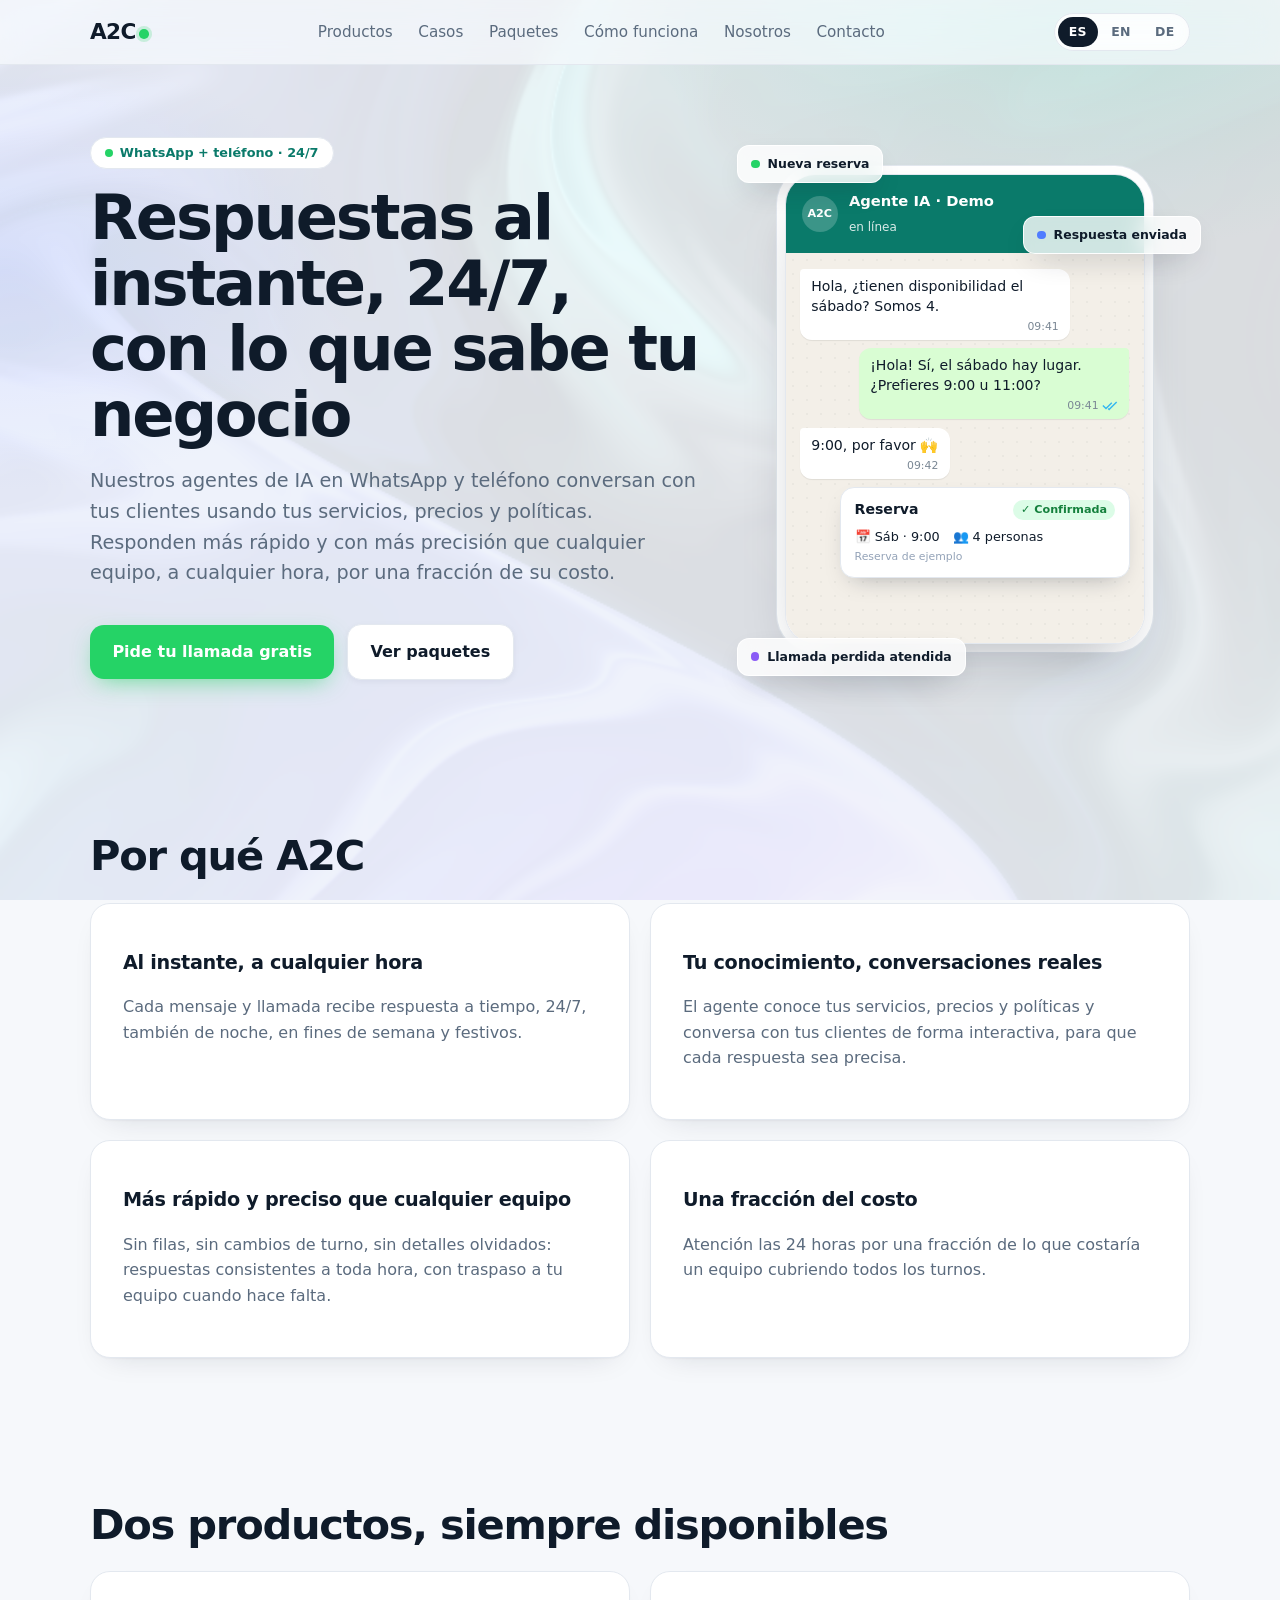
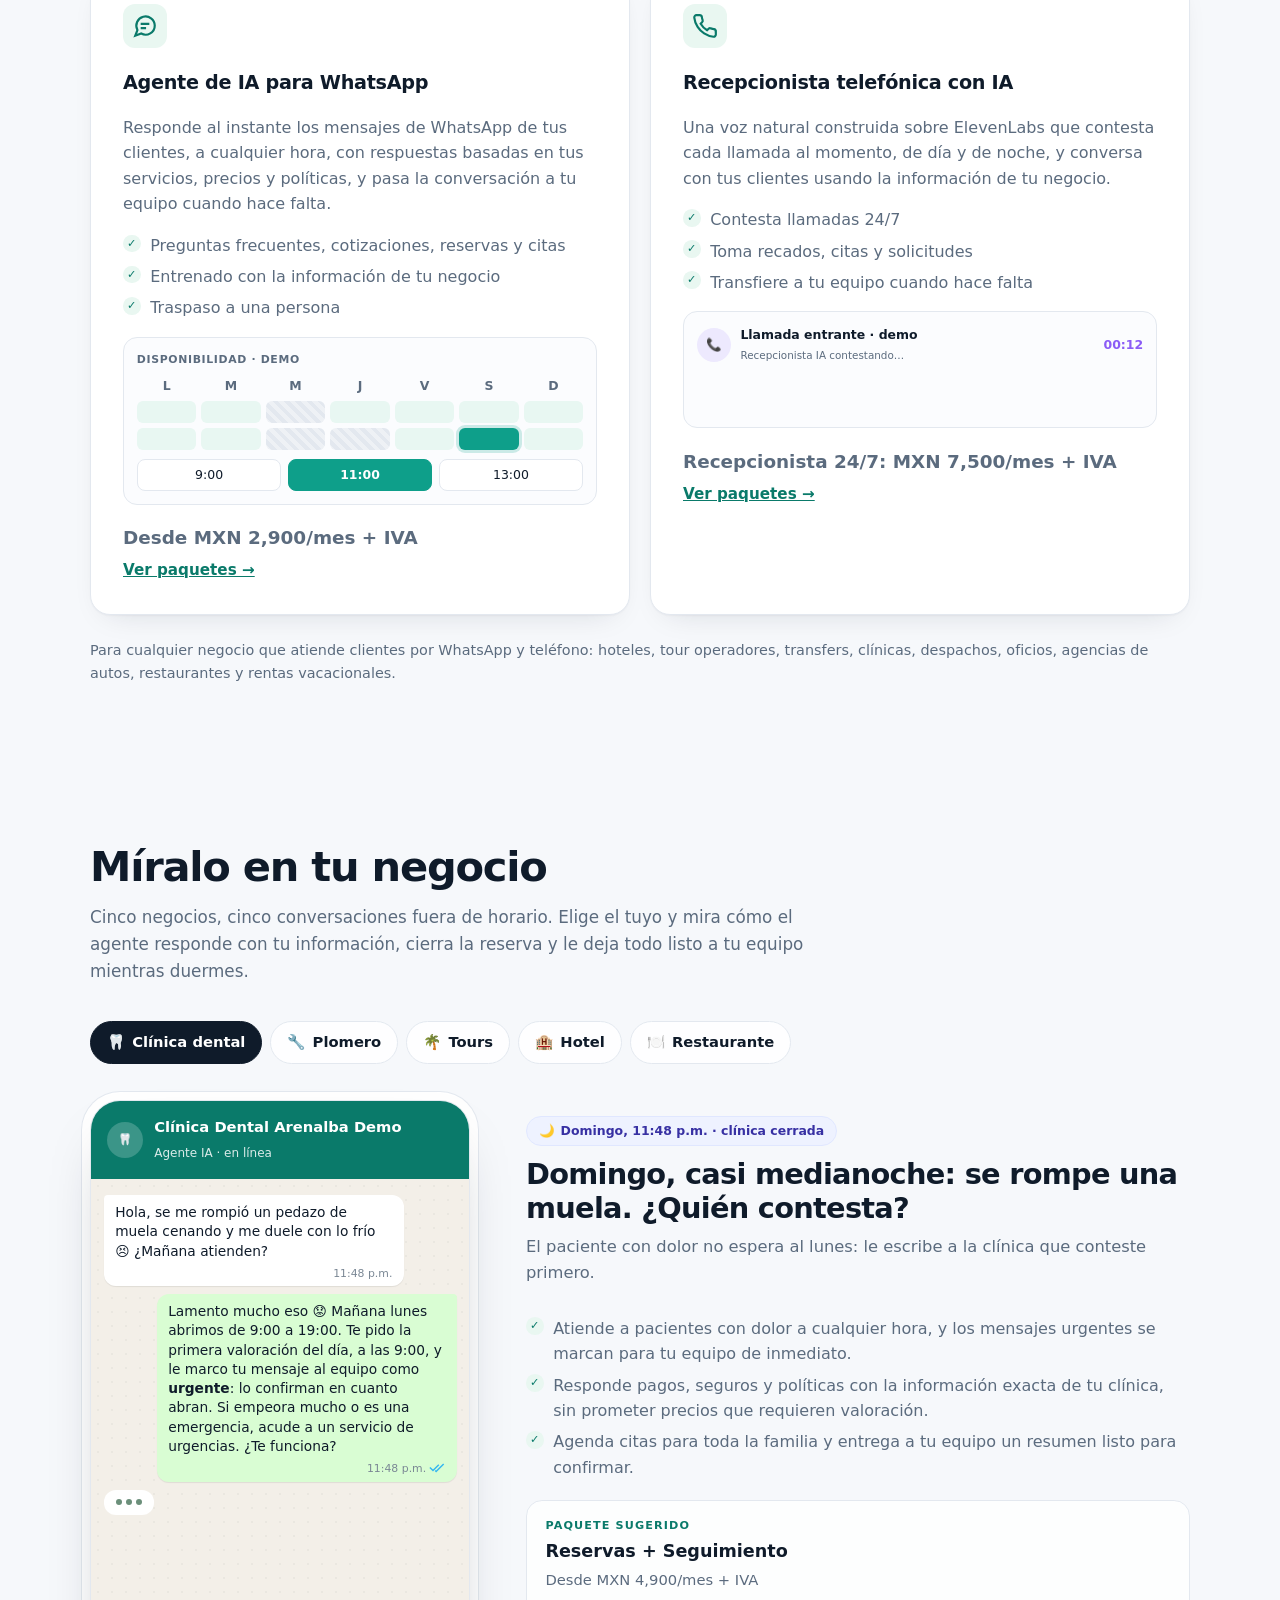
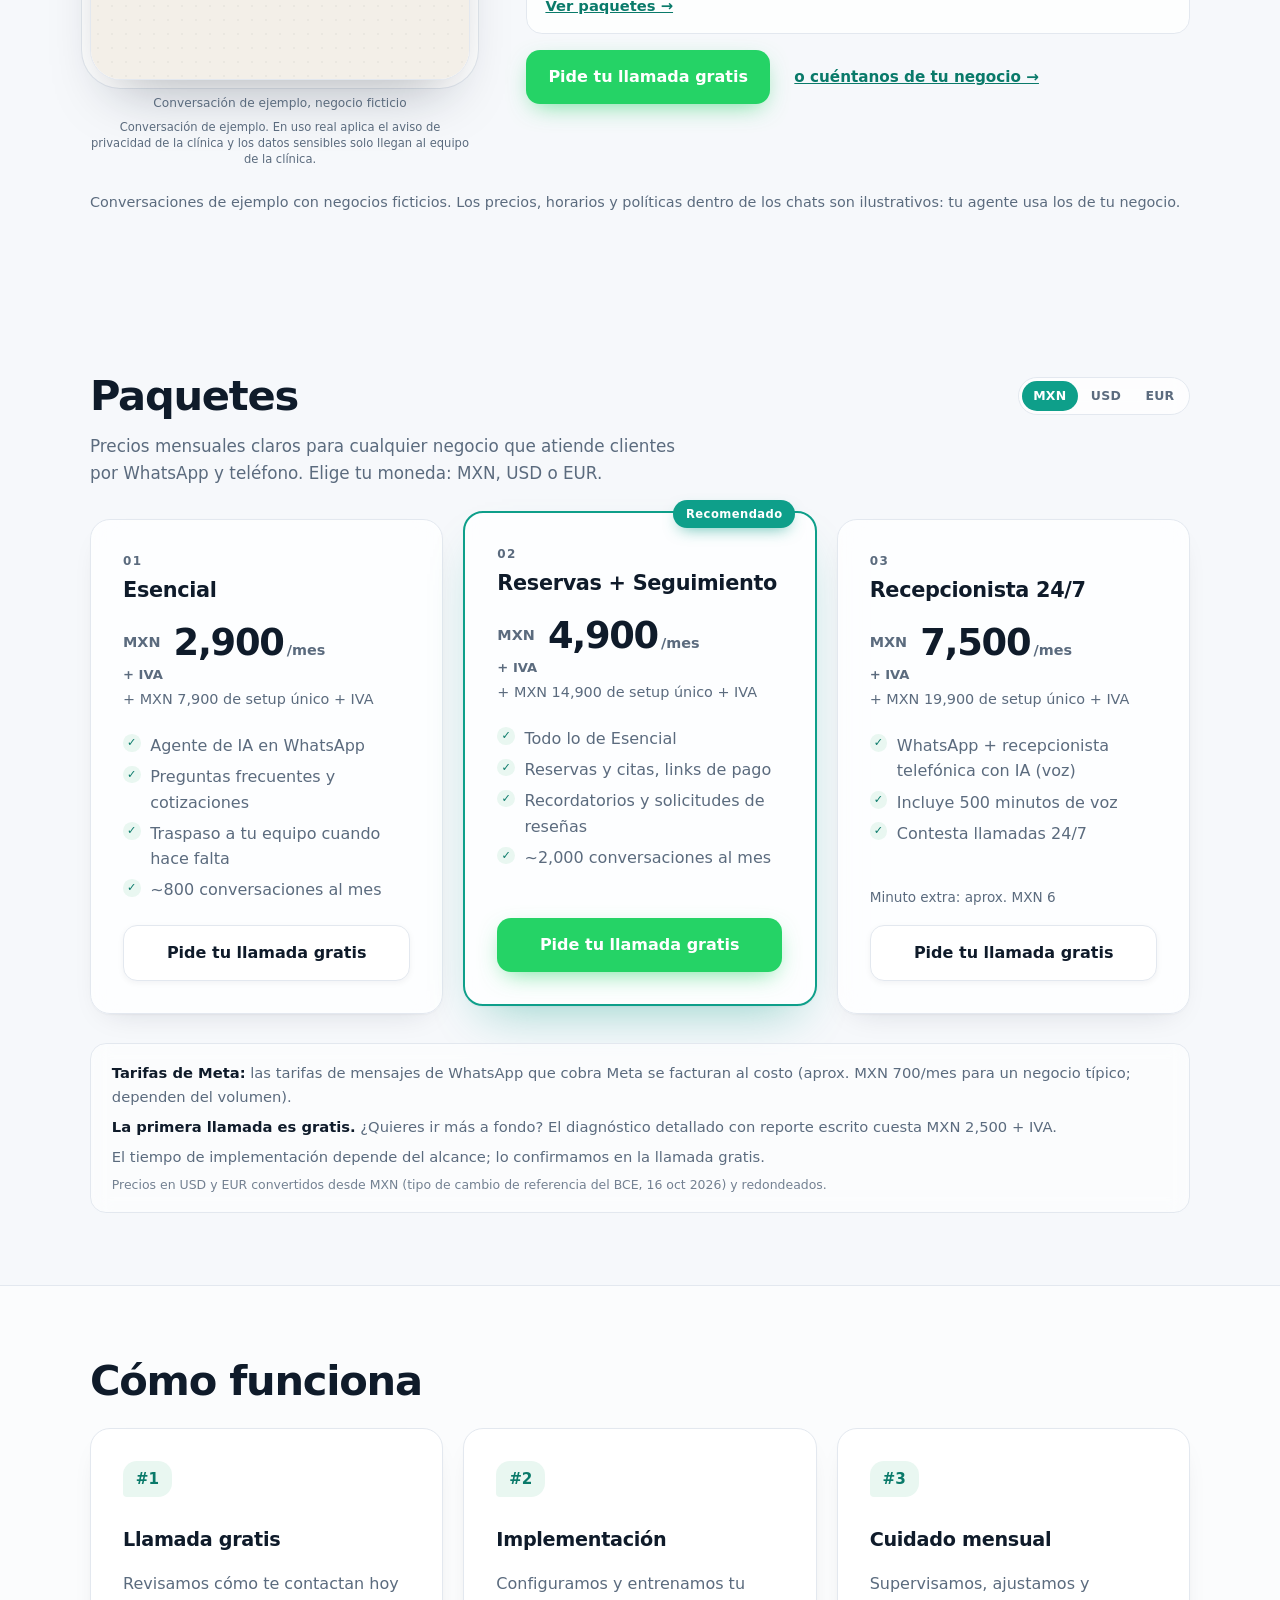
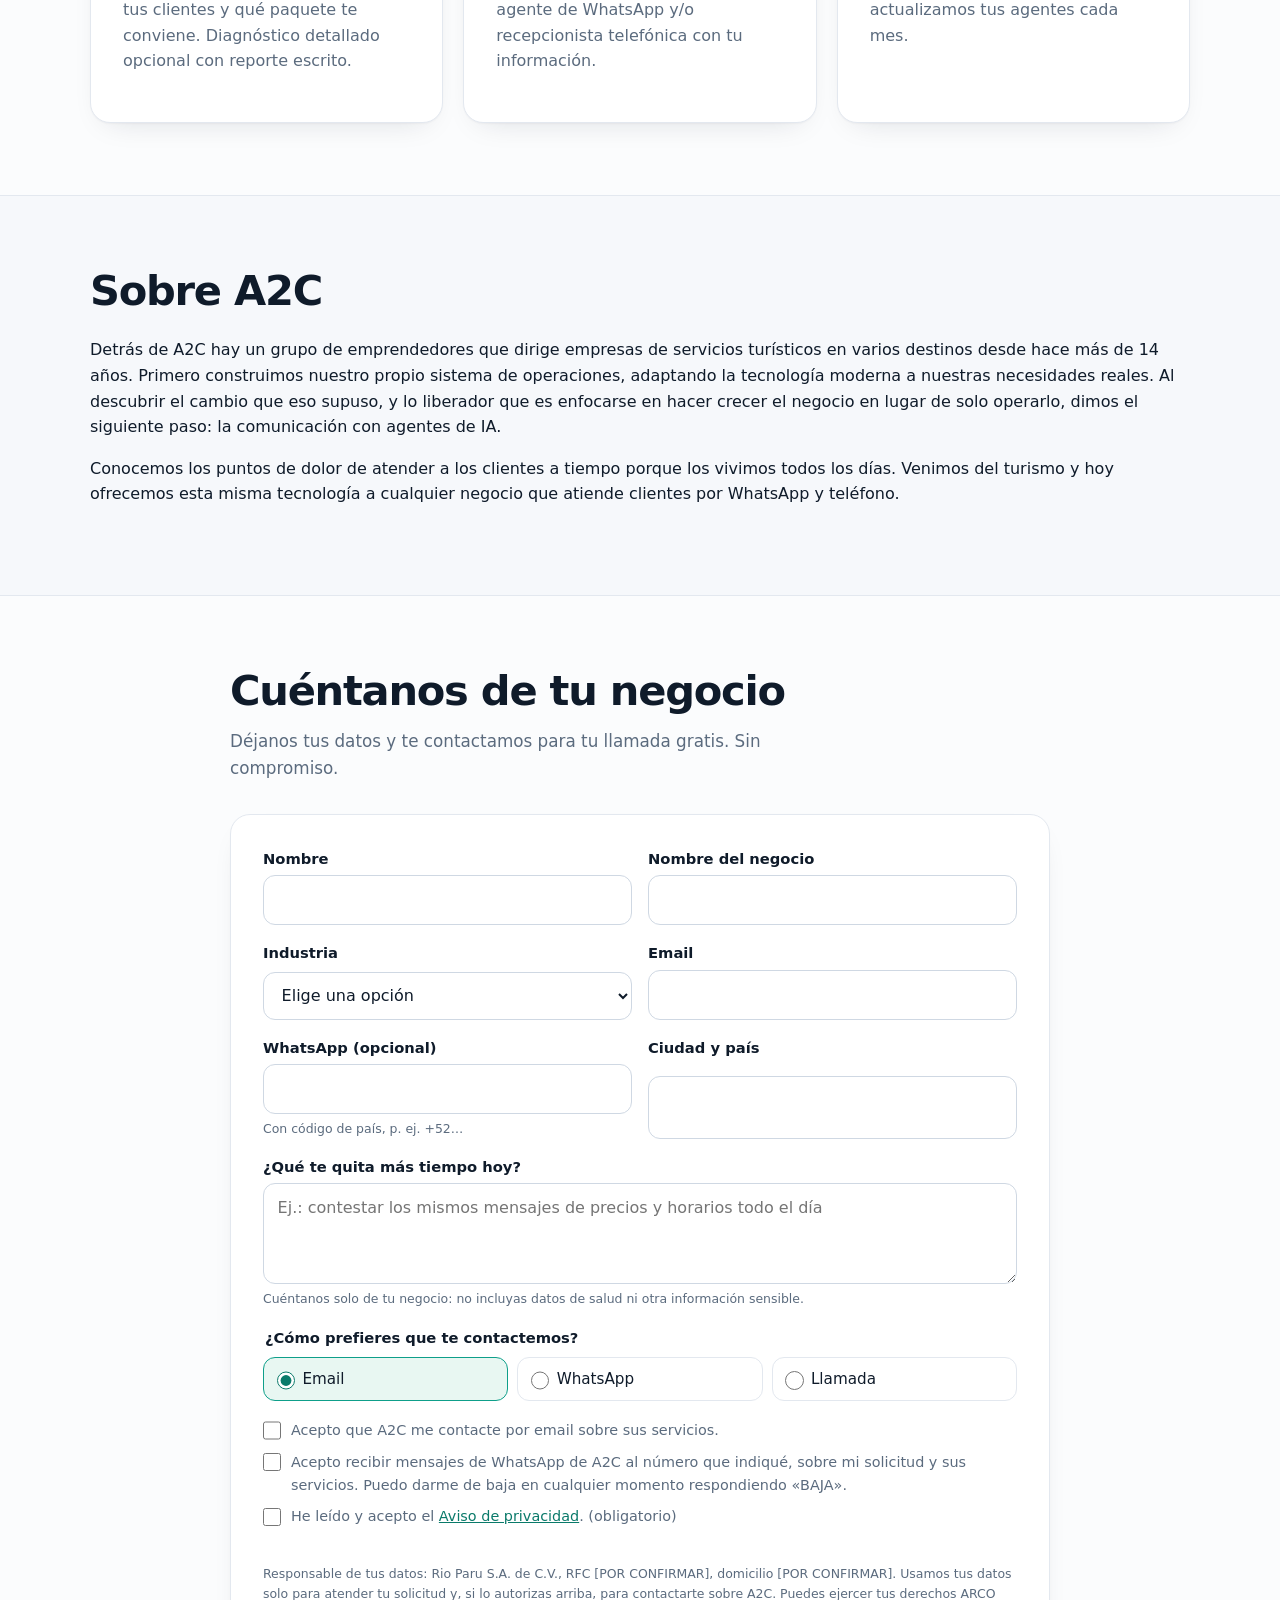
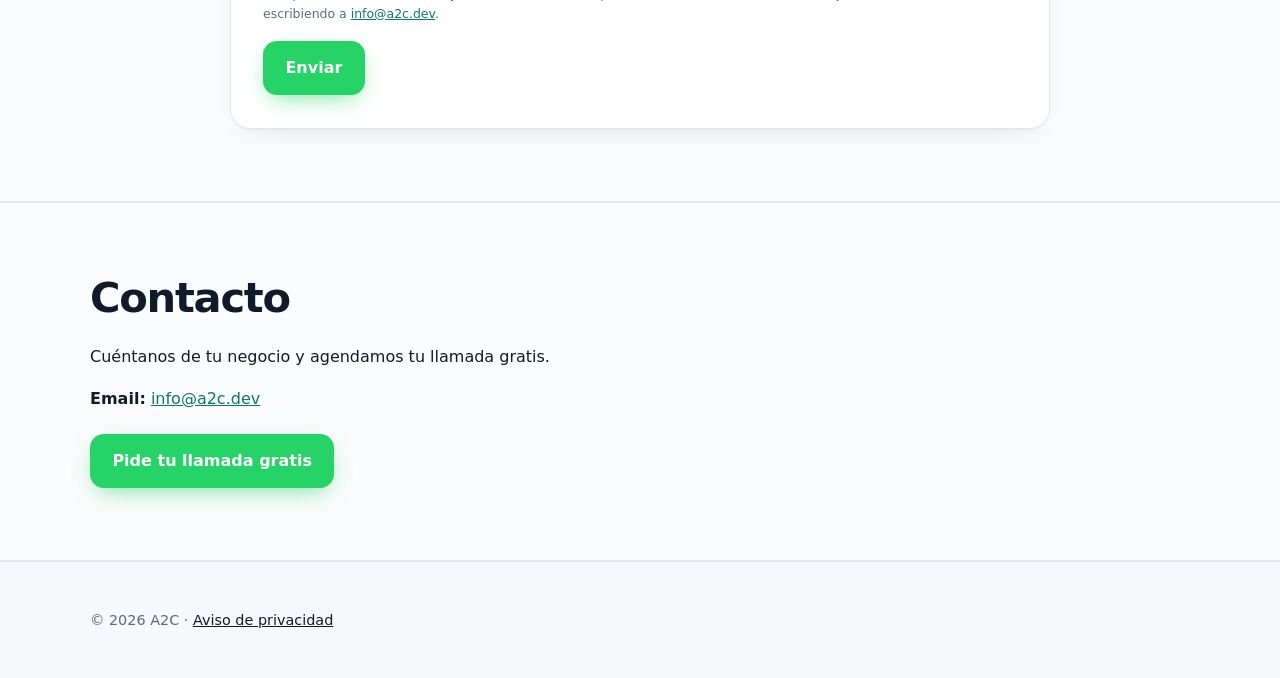
==== commit dc0eec41: "Showcase: fictional demo names checked against Quintana Roo listings; package brand names with EN/DE" ====
--- a/index.html
+++ b/index.html
@@ -108,11 +108,11 @@
 <p class="lead sm sc-intro" data-es data-en="Five businesses, five after-hours conversations. Pick yours and watch the agent answer from your own information, close the booking and leave everything ready for your team while you sleep." data-de="Fünf Branchen, fünf Gespräche nach Feierabend. Wählen Sie Ihre aus und sehen Sie, wie der Agent mit Ihren eigenen Informationen antwortet, die Buchung abschließt und Ihrem Team alles vorbereitet – während Sie schlafen.">Cinco negocios, cinco conversaciones fuera de horario. Elige el tuyo y mira cómo el agente responde con tu información, cierra la reserva y le deja todo listo a tu equipo mientras duermes.</p>
 <div class="sc" data-sc>
 <div class="sc-tabs" role="tablist" aria-label="Industrias" data-en-label="Industries" data-de-label="Branchen"><button type="button" class="sc-tab" role="tab" id="sc-tab-dental" aria-controls="sc-dental" aria-selected="true" tabindex="0"><span aria-hidden="true">🦷</span><span data-es data-en="Dental clinic" data-de="Zahnarztpraxis">Clínica dental</span></button><button type="button" class="sc-tab" role="tab" id="sc-tab-plomero" aria-controls="sc-plomero" aria-selected="false" tabindex="-1"><span aria-hidden="true">🔧</span><span data-es data-en="Plumber" data-de="Sanitär-Notdienst">Plomero</span></button><button type="button" class="sc-tab" role="tab" id="sc-tab-tours" aria-controls="sc-tours" aria-selected="false" tabindex="-1"><span aria-hidden="true">🌴</span><span data-es data-en="Tour operator" data-de="Touranbieter">Tours</span></button><button type="button" class="sc-tab" role="tab" id="sc-tab-hotel" aria-controls="sc-hotel" aria-selected="false" tabindex="-1"><span aria-hidden="true">🏨</span><span data-es data-en="Hotel" data-de="Hotel">Hotel</span></button><button type="button" class="sc-tab" role="tab" id="sc-tab-restaurante" aria-controls="sc-restaurante" aria-selected="false" tabindex="-1"><span aria-hidden="true">🍽️</span><span data-es data-en="Restaurant" data-de="Restaurant">Restaurante</span></button></div>
-<div class="sc-panel" id="sc-dental" role="tabpanel" aria-labelledby="sc-tab-dental" tabindex="0"><div class="sc-head"><span class="sc-chip"><span aria-hidden="true">🌙</span> <span data-es data-en="Sunday, 11:48 PM · clinic closed" data-de="Sonntag, 23:48 · Praxis geschlossen">Domingo, 11:48 p.m. · clínica cerrada</span></span><h3 data-es data-en="Sunday, nearly midnight: a tooth cracks. Who answers?" data-de="Sonntag, kurz vor Mitternacht: Ein Zahn bricht ab. Wer antwortet?">Domingo, casi medianoche: se rompe una muela. ¿Quién contesta?</h3><p data-es data-en="A patient in pain won&#x27;t wait for Monday. They message whichever clinic replies first." data-de="Wer Zahnschmerzen hat, wartet nicht bis Montag – sondern schreibt der Praxis, die zuerst antwortet.">El paciente con dolor no espera al lunes: le escribe a la clínica que conteste primero.</p></div><div class="sc-stage"><div class="phone"><div class="ph-top"><span class="av" aria-hidden="true">🦷</span><div><b><span data-es data-en="Arrecife Dental Clinic Demo" data-de="Zahnarztpraxis Arrecife Demo">Clínica Dental Arrecife Demo</span></b><small><span data-es data-en="AI agent · online" data-de="KI-Agent · online">Agente IA · en línea</span></small></div></div><div class="sc-thread" role="log" aria-label="Conversación de ejemplo, negocio ficticio" data-en-label="Example conversation, fictional business" data-de-label="Beispielgespräch, fiktives Unternehmen"><div class="sc-i msg in"><span data-es data-en="Hi, a piece of my molar broke off at dinner and it hurts with anything cold 😣 Are you open tomorrow?" data-de="Hallo, mir ist beim Abendessen ein Stück vom Backenzahn abgebrochen und bei Kaltem tut es richtig weh 😣 Haben Sie morgen geöffnet?">Hola, se me rompió un pedazo de muela cenando y me duele con lo frío 😣 ¿Mañana atienden?</span><i class="sc-t"><i data-es data-en="11:48 PM" data-de="23:48">11:48 p.m.</i></i></div><div class="sc-i msg out"><span data-es data-en="So sorry to hear that 😟 We open tomorrow, Monday, 9 am to 7 pm. I&#x27;ll request the first exam of the day for you, 9:00 am, and flag your message to the team as &lt;b&gt;urgent&lt;/b&gt;: they confirm it as soon as we open. If it gets much worse or it&#x27;s an emergency, please go to an emergency service. Does that work?" data-de="Oh nein, das tut mir leid 😟 Morgen, Montag, sind wir von 9 bis 19 Uhr da. Ich frage für Sie den ersten Untersuchungstermin um 9:00 Uhr an und markiere Ihre Nachricht fürs Team als &lt;b&gt;dringend&lt;/b&gt; – es bestätigt den Termin, sobald wir öffnen. Wenn es deutlich schlimmer wird oder ein Notfall ist, wenden Sie sich bitte an einen Notdienst. Passt das?">Lamento mucho eso 😟 Mañana lunes abrimos de 9:00 a 19:00. Te pido la primera valoración del día, a las 9:00, y le marco tu mensaje al equipo como <b>urgente</b>: lo confirman en cuanto abran. Si empeora mucho o es una emergencia, acude a un servicio de urgencias. ¿Te funciona?</span><i class="sc-t"><i data-es data-en="11:48 PM" data-de="23:48">11:48 p.m.</i><svg class="tk" viewBox="0 0 18 12" aria-hidden="true"><path d="M1 6l3.5 3.5L11 3M7 9.5L8 10.5 16.5 2" fill="none" stroke="currentColor" stroke-width="1.6"/></svg></i></div><div class="sc-i msg in"><span data-es data-en="Yes please. How much will it be? Do you take cards?" data-de="Ja, gerne. Was kostet das? Und kann ich mit Karte zahlen?">Sí, porfa. ¿Cuánto cuesta? ¿Y aceptan tarjeta?</span><i class="sc-t"><i data-es data-en="11:50 PM" data-de="23:50">11:50 p.m.</i></i></div><div class="sc-i msg out"><span data-es data-en="It depends on what the dentist finds: at the exam you get a written quote before any treatment ✍️ We take cash (MXN and USD), Visa, Mastercard, Amex and bank transfer, with interest-free instalments on selected treatments." data-de="Das hängt vom Befund ab: Bei der Untersuchung bekommen Sie einen schriftlichen Kostenvoranschlag, bevor irgendetwas behandelt wird ✍️ Wir nehmen Bargeld, Visa, Mastercard, Amex und Überweisung; für ausgewählte Behandlungen ist Ratenzahlung möglich.">El costo depende de lo que vea el dentista: en la valoración te da un presupuesto por escrito antes de cualquier tratamiento ✍️ Aceptamos efectivo (MXN y USD), Visa, Mastercard, Amex y transferencia, con meses sin intereses en tratamientos seleccionados.</span><i class="sc-t"><i data-es data-en="11:50 PM" data-de="23:50">11:50 p.m.</i><svg class="tk" viewBox="0 0 18 12" aria-hidden="true"><path d="M1 6l3.5 3.5L11 3M7 9.5L8 10.5 16.5 2" fill="none" stroke="currentColor" stroke-width="1.6"/></svg></i></div><div class="sc-i msg in"><span data-es data-en="Ok. Can I use my health insurance?" data-de="Ok. Zahlt das meine Krankenversicherung?">Ok. Tengo seguro de gastos médicos, ¿sirve?</span><i class="sc-t"><i data-es data-en="11:51 PM" data-de="23:51">11:51 p.m.</i></i></div><div class="sc-i msg out"><span data-es data-en="We don&#x27;t bill insurers directly, but we give you an official invoice and an itemized receipt so you can claim it back. Bring ID and any previous X-rays." data-de="Wir rechnen nicht direkt mit Versicherungen ab, aber Sie bekommen eine offizielle Rechnung und eine detaillierte Quittung für die Erstattung. Bringen Sie bitte Ihren Ausweis und, falls vorhanden, alte Röntgenbilder mit.">No facturamos directo a aseguradoras, pero te damos factura (CFDI) y recibo detallado para pedir tu reembolso. Trae identificación y, si tienes, radiografías previas.</span><i class="sc-t"><i data-es data-en="11:51 PM" data-de="23:51">11:51 p.m.</i><svg class="tk" viewBox="0 0 18 12" aria-hidden="true"><path d="M1 6l3.5 3.5L11 3M7 9.5L8 10.5 16.5 2" fill="none" stroke="currentColor" stroke-width="1.6"/></svg></i></div><div class="sc-i bk sc-card"><div class="bk-h"><b><span data-es data-en="Appointment request" data-de="Terminanfrage">Solicitud de cita</span></b><span class="ok">✓ <span data-es data-en="Urgent" data-de="Dringend">Urgente</span></span></div><div class="bk-r"><span data-es data-en="📅 Mon · 9:00 am" data-de="📅 Mo · 9:00">📅 Lun · 9:00</span><span data-es data-en="🦷 Exam" data-de="🦷 Untersuchung">🦷 Valoración</span><span data-es data-en="⏳ To confirm at opening" data-de="⏳ Bestätigung bei Öffnung">⏳ Por confirmar al abrir</span></div></div><div class="sc-i msg out"><span data-es data-en="Does anyone else in your family need an appointment? I can hold the slot right after yours." data-de="Braucht noch jemand aus Ihrer Familie einen Termin? Ich kann Ihnen den direkt danach freihalten.">¿Alguien más de tu familia necesita cita? Puedo apartar el horario de justo después.</span><i class="sc-t"><i data-es data-en="11:52 PM" data-de="23:52">11:52 p.m.</i><svg class="tk" viewBox="0 0 18 12" aria-hidden="true"><path d="M1 6l3.5 3.5L11 3M7 9.5L8 10.5 16.5 2" fill="none" stroke="currentColor" stroke-width="1.6"/></svg></i></div><div class="sc-i msg in"><span data-es data-en="My daughter&#x27;s due for a cleaning 🙌" data-de="Meine Tochter müsste mal wieder zur Zahnreinigung 🙌">Mi hija, le toca limpieza 🙌</span><i class="sc-t"><i data-es data-en="11:52 PM" data-de="23:52">11:52 p.m.</i></i></div><div class="sc-i msg out"><span data-es data-en="Done: cleaning for your daughter at 9:45 am. As she&#x27;s under 18, she comes with you 😊 The team will message you first thing to confirm both." data-de="Notiert: Zahnreinigung für Ihre Tochter um 9:45 Uhr. Da sie minderjährig ist, kommt sie mit Ihnen 😊 Das Team meldet sich morgen früh und bestätigt beide Termine.">Anotado: limpieza para tu hija a las 9:45. Como es menor, viene contigo 😊 Mañana a primera hora el equipo te escribe para confirmar las dos citas.</span><i class="sc-t"><i data-es data-en="11:53 PM" data-de="23:53">11:53 p.m.</i><svg class="tk" viewBox="0 0 18 12" aria-hidden="true"><path d="M1 6l3.5 3.5L11 3M7 9.5L8 10.5 16.5 2" fill="none" stroke="currentColor" stroke-width="1.6"/></svg></i></div><div class="sc-i sc-sys">🔔 <span data-es data-en="Summary sent to the team: urgent message + family cleaning, confirm at 9:00 am" data-de="Zusammenfassung ans Team: dringende Nachricht + Familientermin, Bestätigung um 9:00">Resumen enviado al equipo: mensaje urgente + limpieza familiar, confirmar a las 9:00</span></div></div></div><p class="sc-label" data-es data-en="Example conversation, fictional business" data-de="Beispielgespräch, fiktives Unternehmen">Conversación de ejemplo, negocio ficticio</p><p class="sc-privacy" data-es data-en="Example conversation. In real use, the clinic&#x27;s privacy notice applies and sensitive details go only to the clinic team." data-de="Beispielgespräch. Im echten Einsatz gilt der Datenschutzhinweis der Praxis, und sensible Angaben gehen nur an das Praxisteam.">Conversación de ejemplo. En uso real aplica el aviso de privacidad de la clínica y los datos sensibles solo llegan al equipo de la clínica.</p><button type="button" class="sc-replay" hidden><span data-es data-en="↻ Replay" data-de="↻ Noch einmal abspielen">↻ Ver de nuevo</span></button></div><div class="sc-out"><ul class="chk"><li data-es data-en="Looks after patients in pain at any hour, and urgent messages are flagged to the team right away." data-de="Kümmert sich zu jeder Uhrzeit um Patienten mit Schmerzen, und dringende Nachrichten werden sofort für Ihr Team markiert.">Atiende a pacientes con dolor a cualquier hora, y los mensajes urgentes se marcan para tu equipo de inmediato.</li><li data-es data-en="Answers payment, insurance and policy questions with your clinic&#x27;s exact information, without quoting prices that need an exam." data-de="Beantwortet Fragen zu Zahlung, Versicherung und Praxisregeln mit Ihren exakten Informationen – ohne Preise zu nennen, die erst nach der Untersuchung feststehen.">Responde pagos, seguros y políticas con la información exacta de tu clínica, sin prometer precios que requieren valoración.</li><li data-es data-en="Books the whole family in and hands your team a summary ready to confirm." data-de="Vergibt Termine für die ganze Familie und übergibt Ihrem Team eine Zusammenfassung zur Bestätigung.">Agenda citas para toda la familia y entrega a tu equipo un resumen listo para confirmar.</li></ul><div class="sc-pkg"><small data-es data-en="Suggested package" data-de="Passendes Paket">Paquete sugerido</small><b>Reservas + Seguimiento</b><span class="sc-price" data-price="from" data-pkg="reservas">Desde MXN 4,900/mes + IVA</span><a href="#paquetes" data-es data-en="See packages →" data-de="Pakete ansehen →">Ver paquetes →</a></div><div class="sc-cta"><a class="btn" href="mailto:info@a2c.dev?subject=Llamada%20gratis%20%E2%80%93%20A2C%20%28cl%C3%ADnica%20dental%29" data-es-href="mailto:info@a2c.dev?subject=Llamada%20gratis%20%E2%80%93%20A2C%20%28cl%C3%ADnica%20dental%29" data-en-href="mailto:info@a2c.dev?subject=Free%20call%20%E2%80%93%20A2C%20%28dental%20clinic%29" data-de-href="mailto:info@a2c.dev?subject=Kostenloses%20Erstgespr%C3%A4ch%20%E2%80%93%20A2C%20%28Zahnarztpraxis%29"><span data-es data-en="Book your free call" data-de="Kostenloses Erstgespräch">Pide tu llamada gratis</span></a><a class="sc-formlink" href="#cuentanos" data-industry="dental" data-es data-en="or tell us about your business →" data-de="oder erzählen Sie uns von Ihrem Betrieb →">o cuéntanos de tu negocio →</a></div></div></div>
-<div class="sc-panel sc-call" id="sc-plomero" role="tabpanel" aria-labelledby="sc-tab-plomero" tabindex="0"><div class="sc-head"><span class="sc-chip"><span aria-hidden="true">🌙</span> <span data-es data-en="Saturday, 2:14 AM · phone call" data-de="Samstag, 02:14 · Telefonanruf">Sábado, 2:14 a.m. · llamada telefónica</span></span><h3 data-es data-en="It&#x27;s 2 AM and there&#x27;s water all over the kitchen floor." data-de="Es ist 2 Uhr nachts, und in der Küche steht das Wasser.">Son las 2 de la mañana y hay agua por todo el piso de la cocina.</h3><p data-es data-en="Whoever calls at that hour hires the first plumber who picks up. If you don&#x27;t, the next one on the list will." data-de="Wer um diese Uhrzeit anruft, beauftragt den Ersten, der abhebt. Heben Sie nicht ab, ruft er den Nächsten an.">Quien llama a esa hora contrata al primero que contesta. Si nadie contesta, marca al siguiente de la lista.</p></div><div class="sc-stage"><div class="phone"><div class="ph-top sc-calltop"><span class="av" aria-hidden="true">📞</span><div><b><span data-es data-en="Pronto Plumbing Demo" data-de="Sanitär Pronto Demo">Plomería Pronto Demo</span></b><small><span data-es data-en="AI receptionist · call in progress" data-de="KI-Rezeption · Gespräch läuft">Recepcionista IA · llamada en curso</span></small></div><span class="sc-live" aria-hidden="true">●</span></div><div class="sc-thread" role="log" aria-label="Conversación de ejemplo, negocio ficticio" data-en-label="Example conversation, fictional business" data-de-label="Beispielgespräch, fiktives Unternehmen"><div class="sc-i msg out"><b class="sp" data-es data-en="AI receptionist" data-de="KI-Rezeption">Recepcionista IA</b><span data-es data-en="Pronto Plumbing, you&#x27;re speaking with our 24-hour virtual receptionist. How can I help?" data-de="Sanitär Pronto, Sie sprechen mit unserer virtuellen Rezeption, rund um die Uhr erreichbar. Wie kann ich helfen?">Plomería Pronto, buenas noches. Le atiende la recepcionista virtual, disponible las 24 horas. ¿En qué le ayudo?</span><i class="sc-t"><i data-es data-en="2:14 AM" data-de="02:14">2:14 a.m.</i></i></div><div class="sc-i msg in"><b class="sp" data-es data-en="Caller" data-de="Anrufer">Cliente</b><span data-es data-en="A pipe just burst under the kitchen sink, there&#x27;s water everywhere!" data-de="Unter der Spüle ist ein Rohr geplatzt, hier läuft überall Wasser!">¡Se reventó un tubo debajo del fregadero y está saliendo muchísima agua!</span><i class="sc-t"><i data-es data-en="2:14 AM" data-de="02:14">2:14 a.m.</i></i></div><div class="sc-i msg out"><b class="sp" data-es data-en="AI receptionist" data-de="KI-Rezeption">Recepcionista IA</b><span data-es data-en="Let&#x27;s stop it right now. Turn off the shut-off valve: it&#x27;s usually under the sink or next to the water meter. I&#x27;ll stay on the line." data-de="Das stoppen wir sofort. Drehen Sie das Eckventil unter der Spüle zu – oder den Haupthahn, meist neben der Wasseruhr. Ich bleibe dran.">Vamos a pararlo ya. Cierre la llave de paso: suele estar bajo el fregadero o junto al medidor de agua. Aquí le espero.</span><i class="sc-t"><i data-es data-en="2:14 AM" data-de="02:14">2:14 a.m.</i></i></div><div class="sc-i msg in"><b class="sp" data-es data-en="Caller" data-de="Anrufer">Cliente</b><span data-es data-en="…Okay, got it. It&#x27;s stopped." data-de="…So, zugedreht. Es läuft nichts mehr.">…Listo, ya la cerré. Ya no sale.</span><i class="sc-t"><i data-es data-en="2:15 AM" data-de="02:15">2:15 a.m.</i></i></div><div class="sc-i msg out"><b class="sp" data-es data-en="AI receptionist" data-de="KI-Rezeption">Recepcionista IA</b><span data-es data-en="Well done. Two options: our on-call technician comes now, emergency visit USD 149 with diagnosis included, or today at 8:00 am at the standard rate of USD 89. Repairs are always quoted before any work starts." data-de="Sehr gut gemacht. Zwei Möglichkeiten: Unser Notdienst kommt jetzt, Einsatz 129 € inklusive Diagnose, oder heute um 8:00 Uhr zum Normaltarif von 79 €. Die Reparatur bekommen Sie immer vorher als Angebot.">Muy bien hecho. Tiene dos opciones: el técnico de guardia va ahora, visita de emergencia MXN 2,700 con diagnóstico incluido, o hoy a las 8:00 con tarifa normal de MXN 1,600. La reparación siempre se cotiza antes de empezar.</span><i class="sc-t"><i data-es data-en="2:15 AM" data-de="02:15">2:15 a.m.</i></i></div><div class="sc-i msg in"><b class="sp" data-es data-en="Caller" data-de="Anrufer">Cliente</b><span data-es data-en="If it&#x27;s not leaking anymore, 8 is fine." data-de="Wenn nichts mehr läuft, reicht 8 Uhr.">Si ya no sale agua, mejor a las 8.</span><i class="sc-t"><i data-es data-en="2:16 AM" data-de="02:16">2:16 a.m.</i></i></div><div class="sc-i msg out"><b class="sp" data-es data-en="AI receptionist" data-de="KI-Rezeption">Recepcionista IA</b><span data-es data-en="Booked for 8:00 am today, Saturday. I&#x27;m sending you a WhatsApp so you can share your location, and your confirmation will arrive there too." data-de="Gebucht: heute, Samstag, 8:00 Uhr. Ich schicke Ihnen eine WhatsApp, damit Sie Ihren Standort teilen können – dort kommt auch die Bestätigung.">Agendado: hoy sábado a las 8:00. Le envío un WhatsApp para que comparta su ubicación, y ahí mismo le llega la confirmación.</span><i class="sc-t"><i data-es data-en="2:16 AM" data-de="02:16">2:16 a.m.</i></i></div><div class="sc-i msg in"><b class="sp" data-es data-en="Caller" data-de="Anrufer">Cliente</b><span data-es data-en="Oh, and while you&#x27;re coming: the water heater&#x27;s been making a weird noise…" data-de="Ach, wenn der Techniker eh kommt: Der Boiler macht so komische Geräusche …">Oiga, y ya que viene: el calentador hace un ruido raro…</span><i class="sc-t"><i data-es data-en="2:16 AM" data-de="02:16">2:16 a.m.</i></i></div><div class="sc-i msg out"><b class="sp" data-es data-en="AI receptionist" data-de="KI-Rezeption">Recepcionista IA</b><span data-es data-en="I&#x27;ll add it to the same visit, no extra call-out charge: the technician checks it and tells you whether it needs servicing before doing any work." data-de="Nehme ich mit auf, ohne zusätzliche Anfahrt: Der Techniker schaut ihn sich an und sagt Ihnen vorher, ob eine Wartung nötig ist.">Lo agrego a la misma visita, sin cargo extra de traslado: el técnico lo revisa y le dice si necesita mantenimiento antes de hacer cualquier trabajo.</span><i class="sc-t"><i data-es data-en="2:17 AM" data-de="02:17">2:17 a.m.</i></i></div><div class="sc-i msg in"><b class="sp" data-es data-en="Caller" data-de="Anrufer">Cliente</b><span data-es data-en="And if it starts leaking again before then?" data-de="Und wenn es vorher wieder tropft?">¿Y si vuelve a salir agua antes?</span><i class="sc-t"><i data-es data-en="2:17 AM" data-de="02:17">2:17 a.m.</i></i></div><div class="sc-i msg out"><b class="sp" data-es data-en="AI receptionist" data-de="KI-Rezeption">Recepcionista IA</b><span data-es data-en="Call this same number and say “emergency”: I&#x27;ll put you straight through to the on-call technician, who already has a summary of your case." data-de="Rufen Sie einfach diese Nummer an und sagen Sie „Notfall“: Ich verbinde Sie direkt mit dem Techniker im Bereitschaftsdienst, der Ihren Fall schon kennt.">Llame a este mismo número y diga «emergencia»: le paso directo con el técnico de guardia, que ya tiene el resumen de su caso.</span><i class="sc-t"><i data-es data-en="2:17 AM" data-de="02:17">2:17 a.m.</i></i></div><div class="sc-i bk sc-card"><div class="bk-h"><b><span data-es data-en="Visit booked" data-de="Termin gebucht">Visita agendada</span></b><span class="ok">✓ <span data-es data-en="WhatsApp sent" data-de="WhatsApp gesendet">WhatsApp enviado</span></span></div><div class="bk-r"><span data-es data-en="📅 Sat · 8:00 am" data-de="📅 Sa · 8:00">📅 Sáb · 8:00</span><span data-es data-en="🔧 Sink leak + water heater check" data-de="🔧 Leck an der Spüle + Boiler-Check">🔧 Fuga en fregadero + revisión de calentador</span><span data-es data-en="📍 Location via WhatsApp" data-de="📍 Standort per WhatsApp">📍 Ubicación por WhatsApp</span></div></div><div class="sc-i sc-sys">🔔 <span data-es data-en="Summary sent to the on-call technician" data-de="Zusammenfassung an den Bereitschaftstechniker gesendet">Resumen enviado al técnico de guardia</span></div></div></div><p class="sc-label" data-es data-en="Example conversation, fictional business" data-de="Beispielgespräch, fiktives Unternehmen">Conversación de ejemplo, negocio ficticio</p><p class="sc-privacy" data-es data-en="Example call. In real use, the business&#x27;s privacy notice applies and sensitive details go only to the team." data-de="Beispielanruf. Im echten Einsatz gilt der Datenschutzhinweis des Unternehmens, und sensible Angaben gehen nur an das Team.">Llamada de ejemplo. En uso real aplica el aviso de privacidad del negocio y los datos sensibles solo llegan a su equipo.</p><button type="button" class="sc-replay" hidden><span data-es data-en="↻ Replay" data-de="↻ Noch einmal abspielen">↻ Ver de nuevo</span></button></div><div class="sc-out"><ul class="chk"><li data-es data-en="Picks up every call, even at 2 AM, and talks the customer through your own instructions." data-de="Nimmt jeden Anruf an, auch um 2 Uhr nachts, und leitet den Kunden mit Ihren eigenen Anweisungen an.">Contesta cada llamada, también a las 2 a.m., y guía al cliente con tus propias instrucciones.</li><li data-es data-en="Quotes your rates and books the visit without waking anyone up." data-de="Nennt Ihre Tarife und bucht den Einsatz, ohne dass jemand geweckt wird.">Cotiza con tus tarifas y agenda la visita sin despertar a nadie.</li><li data-es data-en="Adds jobs to the same visit and only puts calls through to your on-call tech when it&#x27;s a real emergency." data-de="Bündelt Aufträge in einem Termin und stellt nur echte Notfälle zum Bereitschaftsdienst durch.">Suma trabajos a la misma visita y transfiere al técnico de guardia solo cuando de verdad es emergencia.</li></ul><div class="sc-pkg"><small data-es data-en="Suggested package" data-de="Passendes Paket">Paquete sugerido</small><b>Recepcionista 24/7</b><span class="sc-price" data-price="from" data-pkg="recepcionista">Desde MXN 7,500/mes + IVA</span><a href="#paquetes" data-es data-en="See packages →" data-de="Pakete ansehen →">Ver paquetes →</a></div><div class="sc-cta"><a class="btn" href="mailto:info@a2c.dev?subject=Llamada%20gratis%20%E2%80%93%20A2C%20%28plomero%29" data-es-href="mailto:info@a2c.dev?subject=Llamada%20gratis%20%E2%80%93%20A2C%20%28plomero%29" data-en-href="mailto:info@a2c.dev?subject=Free%20call%20%E2%80%93%20A2C%20%28plumber%29" data-de-href="mailto:info@a2c.dev?subject=Kostenloses%20Erstgespr%C3%A4ch%20%E2%80%93%20A2C%20%28Sanit%C3%A4r-Notdienst%29"><span data-es data-en="Book your free call" data-de="Kostenloses Erstgespräch">Pide tu llamada gratis</span></a><a class="sc-formlink" href="#cuentanos" data-industry="plomero" data-es data-en="or tell us about your business →" data-de="oder erzählen Sie uns von Ihrem Betrieb →">o cuéntanos de tu negocio →</a></div></div></div>
-<div class="sc-panel" id="sc-tours" role="tabpanel" aria-labelledby="sc-tab-tours" tabindex="0"><div class="sc-head"><span class="sc-chip"><span aria-hidden="true">🌙</span> <span data-es data-en="Tuesday, 10:36 PM · office closed" data-de="Dienstag, 22:36 · Büro geschlossen">Martes, 10:36 p.m. · oficina cerrada</span></span><h3 data-es data-en="Travelers pick tomorrow&#x27;s tour at 10 PM, from their hotel bed." data-de="Den Ausflug für morgen buchen Urlauber um 22 Uhr – vom Hotelbett aus.">Eligen el tour de mañana a las 10 de la noche, desde la cama del hotel.</h3><p data-es data-en="If your office doesn&#x27;t answer, they book with someone who does, and tomorrow&#x27;s seats go unsold." data-de="Antwortet Ihr Büro nicht, buchen sie woanders – und die Plätze für morgen bleiben leer.">Si tu oficina no contesta, reservan con quien sí lo hace, y los lugares de mañana se quedan vacíos.</p></div><div class="sc-stage"><div class="phone"><div class="ph-top"><span class="av" aria-hidden="true">🌴</span><div><b><span data-es data-en="Laguna Azul Tours Demo" data-de="Laguna Azul Tours Demo">Laguna Azul Tours Demo</span></b><small><span data-es data-en="AI agent · online" data-de="KI-Agent · online">Agente IA · en línea</span></small></div></div><div class="sc-thread" role="log" aria-label="Conversación de ejemplo, negocio ficticio" data-en-label="Example conversation, fictional business" data-de-label="Beispielgespräch, fiktives Unternehmen"><div class="sc-i msg in"><span data-es data-en="Hi! Any spots left on tomorrow&#x27;s cenote tour? 2 adults and a 7-year-old 🙂" data-de="Hi! Gibt&#x27;s für die Cenoten-Tour morgen noch Plätze? Wir sind 2 Erwachsene und ein Kind (7) 🙂">¡Hola! ¿Todavía hay lugar en el tour de cenotes de mañana? Somos 2 adultos y un niño de 7 🙂</span><i class="sc-t"><i data-es data-en="10:36 PM" data-de="22:36">10:36 p.m.</i></i></div><div class="sc-i msg out"><span data-es data-en="Hi! Yes 🙌 5 spots left on the 7:30 am departure. Adults USD 79, kids 5–11 USD 55: &lt;b&gt;USD 213&lt;/b&gt; total, with transport, snorkel gear, lunch and entrance fees included." data-de="Hi! Ja 🙌 Für die Abfahrt um 7:30 Uhr sind noch 5 Plätze frei. Erwachsene 75 €, Kinder von 5 bis 11 Jahren 52 €: zusammen &lt;b&gt;202 €&lt;/b&gt; – inklusive Transfer, Schnorchelausrüstung, Mittagessen und Eintritt.">¡Hola! Sí 🙌 Quedan 5 lugares en la salida de las 7:30. Adulto MXN 1,450 y niño (5 a 11 años) MXN 990: total <b>MXN 3,890</b>, con transporte, equipo de snorkel, comida y entradas incluidos.</span><i class="sc-t"><i data-es data-en="10:36 PM" data-de="22:36">10:36 p.m.</i><svg class="tk" viewBox="0 0 18 12" aria-hidden="true"><path d="M1 6l3.5 3.5L11 3M7 9.5L8 10.5 16.5 2" fill="none" stroke="currentColor" stroke-width="1.6"/></svg></i></div><div class="sc-i msg in"><span data-es data-en="Can you pick us up? We&#x27;re in a vacation rental downtown" data-de="Holt ihr uns ab? Wir wohnen in einer Ferienwohnung im Zentrum.">¿Pasan por nosotros? Estamos en una renta vacacional en el centro</span><i class="sc-t"><i data-es data-en="10:37 PM" data-de="22:37">10:37 p.m.</i></i></div><div class="sc-i msg out"><span data-es data-en="We don&#x27;t pick up from vacation rentals, but the meeting point is the main square at 7:10 am. I&#x27;ll send the exact pin with your confirmation." data-de="Bei Ferienwohnungen holen wir leider nicht ab, aber der Treffpunkt ist am Hauptplatz um 7:10 Uhr. Den genauen Standort schicke ich Ihnen mit der Bestätigung.">En rentas vacacionales no pasamos a recoger, pero el punto de encuentro está en el parque central, a las 7:10. Te mando la ubicación exacta con la confirmación.</span><i class="sc-t"><i data-es data-en="10:37 PM" data-de="22:37">10:37 p.m.</i><svg class="tk" viewBox="0 0 18 12" aria-hidden="true"><path d="M1 6l3.5 3.5L11 3M7 9.5L8 10.5 16.5 2" fill="none" stroke="currentColor" stroke-width="1.6"/></svg></i></div><div class="sc-i msg in"><span data-es data-en="What if it rains?" data-de="Und wenn es regnet?">¿Y si llueve?</span><i class="sc-t"><i data-es data-en="10:38 PM" data-de="22:38">10:38 p.m.</i></i></div><div class="sc-i msg out"><span data-es data-en="Cenotes are just as good in the rain ☔ If we cancel for weather, you pick another date or get a 100% refund." data-de="Cenoten sind auch bei Regen ein Erlebnis ☔ Sagen wir wegen des Wetters ab, suchen Sie sich einen neuen Termin aus oder bekommen 100 % zurück.">Los cenotes se disfrutan igual con lluvia ☔ Si nosotros cancelamos por clima, eliges otra fecha o te devolvemos el 100%.</span><i class="sc-t"><i data-es data-en="10:38 PM" data-de="22:38">10:38 p.m.</i><svg class="tk" viewBox="0 0 18 12" aria-hidden="true"><path d="M1 6l3.5 3.5L11 3M7 9.5L8 10.5 16.5 2" fill="none" stroke="currentColor" stroke-width="1.6"/></svg></i></div><div class="sc-i msg in"><span data-es data-en="Great, let&#x27;s book" data-de="Klingt gut, wir buchen!">Va, reservamos</span><i class="sc-t"><i data-es data-en="10:39 PM" data-de="22:39">10:39 p.m.</i></i></div><div class="sc-i msg out"><span data-es data-en="Perfect! Here&#x27;s your secure payment link to hold the 3 spots 👇" data-de="Super! Hier ist Ihr sicherer Zahlungslink, damit die 3 Plätze für Sie reserviert sind 👇">¡Perfecto! Aquí tienes el link de pago seguro para apartar los 3 lugares 👇</span><i class="sc-t"><i data-es data-en="10:39 PM" data-de="22:39">10:39 p.m.</i><svg class="tk" viewBox="0 0 18 12" aria-hidden="true"><path d="M1 6l3.5 3.5L11 3M7 9.5L8 10.5 16.5 2" fill="none" stroke="currentColor" stroke-width="1.6"/></svg></i></div><div class="sc-i bk sc-card"><div class="bk-h"><b><span data-es data-en="Payment link" data-de="Zahlungslink">Link de pago</span></b><span class="ok">✓ <span data-es data-en="Sent" data-de="Gesendet">Enviado</span></span></div><div class="bk-r"><span data-es data-en="🌴 Cenotes · tomorrow 7:30 am" data-de="🌴 Cenoten · morgen 7:30">🌴 Cenotes · mañana 7:30</span><span data-es data-en="👥 2 adults + 1 child" data-de="👥 2 Erwachsene + 1 Kind">👥 2 adultos + 1 niño</span><span data-es data-en="💳 USD 213" data-de="💳 202 €">💳 MXN 3,890</span></div></div><div class="sc-i msg in"><span data-es data-en="Paid ✅ One thing: my son is allergic to shellfish, is lunch safe for him?" data-de="Bezahlt ✅ Noch was: Unser Sohn hat eine Meeresfrüchte-Allergie. Ist das Essen für ihn okay?">Pagado ✅ Una cosa: mi hijo es alérgico a los mariscos, ¿la comida es segura?</span><i class="sc-t"><i data-es data-en="10:42 PM" data-de="22:42">10:42 p.m.</i></i></div><div class="sc-i msg out"><span data-es data-en="Booking confirmed! Your voucher will arrive right here 🎟️ On the allergy, I&#x27;d rather our coordinator confirms with the kitchen: they have the note and will message you before 7 am." data-de="Buchung bestätigt! Ihr Voucher kommt gleich hier im Chat 🎟️ Wegen der Allergie soll das lieber unser Koordinator mit der Küche klären: Er hat die Info und meldet sich morgen vor 7 Uhr bei Ihnen.">¡Reserva confirmada! Tu voucher llega aquí mismo 🎟️ Lo de la alergia prefiero que lo confirme el coordinador con cocina: ya tiene la nota y te escribe mañana antes de las 7:00.</span><i class="sc-t"><i data-es data-en="10:42 PM" data-de="22:42">10:42 p.m.</i><svg class="tk" viewBox="0 0 18 12" aria-hidden="true"><path d="M1 6l3.5 3.5L11 3M7 9.5L8 10.5 16.5 2" fill="none" stroke="currentColor" stroke-width="1.6"/></svg></i></div><div class="sc-i msg out"><span data-es data-en="By the way: for USD 19 we add professional underwater photos, delivered the same day 📸 Want them?" data-de="Übrigens: Für 18 € gibt&#x27;s professionelle Unterwasserfotos dazu, noch am selben Tag 📸 Soll ich sie hinzufügen?">Por cierto: por MXN 350 sumamos fotos submarinas profesionales y te llegan el mismo día 📸 ¿Las agrego?</span><i class="sc-t"><i data-es data-en="10:43 PM" data-de="22:43">10:43 p.m.</i><svg class="tk" viewBox="0 0 18 12" aria-hidden="true"><path d="M1 6l3.5 3.5L11 3M7 9.5L8 10.5 16.5 2" fill="none" stroke="currentColor" stroke-width="1.6"/></svg></i></div><div class="sc-i msg in"><span data-es data-en="Yes, add them!" data-de="Ja, unbedingt!">¡Sí, agrégalas!</span><i class="sc-t"><i data-es data-en="10:43 PM" data-de="22:43">10:43 p.m.</i></i></div><div class="sc-i sc-sys">🔔 <span data-es data-en="Handed to coordinator: shellfish allergy · booking + photos" data-de="An den Koordinator übergeben: Meeresfrüchte-Allergie · Buchung + Fotos">Traspaso al coordinador: alergia a mariscos · reserva + fotos</span></div></div></div><p class="sc-label" data-es data-en="Example conversation, fictional business" data-de="Beispielgespräch, fiktives Unternehmen">Conversación de ejemplo, negocio ficticio</p><p class="sc-privacy" data-es data-en="Example conversation. In real use, the business&#x27;s privacy notice applies and sensitive details go only to the team." data-de="Beispielgespräch. Im echten Einsatz gilt der Datenschutzhinweis des Unternehmens, und sensible Angaben gehen nur an das Team.">Conversación de ejemplo. En uso real aplica el aviso de privacidad del negocio y los datos sensibles solo llegan a su equipo.</p><button type="button" class="sc-replay" hidden><span data-es data-en="↻ Replay" data-de="↻ Noch einmal abspielen">↻ Ver de nuevo</span></button></div><div class="sc-out"><ul class="chk"><li data-es data-en="Sells tomorrow&#x27;s departures at any hour, with prices, meeting points and policies on the spot." data-de="Verkauft die Touren von morgen zu jeder Uhrzeit – mit Preisen, Treffpunkten und Bedingungen in Sekunden.">Vende las salidas de mañana a cualquier hora, con precios, punto de encuentro y políticas al instante.</li><li data-es data-en="Takes payment by link and delivers the voucher in the same chat." data-de="Kassiert per Zahlungslink und schickt den Voucher direkt im Chat.">Cobra con link de pago y entrega el voucher en el mismo chat.</li><li data-es data-en="Offers add-ons at the right moment and passes anything that needs human judgment to your coordinator." data-de="Bietet Extras im richtigen Moment an und übergibt alles, was menschliches Urteilsvermögen braucht, an Ihren Koordinator.">Ofrece extras en el momento justo y pasa a tu coordinador lo que requiere criterio humano.</li></ul><div class="sc-pkg"><small data-es data-en="Suggested package" data-de="Passendes Paket">Paquete sugerido</small><b>Reservas + Seguimiento</b><span class="sc-price" data-price="from" data-pkg="reservas">Desde MXN 4,900/mes + IVA</span><a href="#paquetes" data-es data-en="See packages →" data-de="Pakete ansehen →">Ver paquetes →</a></div><div class="sc-cta"><a class="btn" href="mailto:info@a2c.dev?subject=Llamada%20gratis%20%E2%80%93%20A2C%20%28tours%29" data-es-href="mailto:info@a2c.dev?subject=Llamada%20gratis%20%E2%80%93%20A2C%20%28tours%29" data-en-href="mailto:info@a2c.dev?subject=Free%20call%20%E2%80%93%20A2C%20%28tour%20operator%29" data-de-href="mailto:info@a2c.dev?subject=Kostenloses%20Erstgespr%C3%A4ch%20%E2%80%93%20A2C%20%28Touranbieter%29"><span data-es data-en="Book your free call" data-de="Kostenloses Erstgespräch">Pide tu llamada gratis</span></a><a class="sc-formlink" href="#cuentanos" data-industry="tours" data-es data-en="or tell us about your business →" data-de="oder erzählen Sie uns von Ihrem Betrieb →">o cuéntanos de tu negocio →</a></div></div></div>
-<div class="sc-panel" id="sc-hotel" role="tabpanel" aria-labelledby="sc-tab-hotel" tabindex="0"><div class="sc-head"><span class="sc-chip"><span aria-hidden="true">🌙</span> <span data-es data-en="Thursday, 1:05 AM · reservations desk closed" data-de="Donnerstag, 01:05 · Reservierung geschlossen">Jueves, 1:05 a.m. · reservaciones cerrado</span></span><h3 data-es data-en="At 1 AM they&#x27;re comparing your hotel with the one across the street." data-de="Um 1 Uhr nachts vergleichen sie Ihr Hotel mit dem gegenüber.">A la 1 de la mañana están comparando tu hotel con el de enfrente.</h3><p data-es data-en="Whoever answers first gets the direct booking. Otherwise it goes to a booking platform, and you pay the commission." data-de="Wer zuerst antwortet, bekommt die Direktbuchung. Sonst bucht der Gast über ein Portal – und Sie zahlen Provision.">Quien responde primero se queda con la reserva directa. Si no, se va a una plataforma y pagas comisión.</p></div><div class="sc-stage"><div class="phone"><div class="ph-top"><span class="av" aria-hidden="true">🏨</span><div><b><span data-es data-en="Hotel Casa Brisa Demo" data-de="Hotel Casa Brisa Demo">Hotel Casa Brisa Demo</span></b><small><span data-es data-en="AI agent · online" data-de="KI-Agent · online">Agente IA · en línea</span></small></div></div><div class="sc-thread" role="log" aria-label="Conversación de ejemplo, negocio ficticio" data-en-label="Example conversation, fictional business" data-de-label="Beispielgespräch, fiktives Unternehmen"><div class="sc-i msg in"><span data-es data-en="Hi, do you have a room this Friday and Saturday? 2 adults" data-de="Guten Abend, hätten Sie von Freitag bis Sonntag ein Zimmer für 2 Erwachsene?">Buenas noches, ¿tienen habitación este viernes y sábado? Somos 2 adultos</span><i class="sc-t"><i data-es data-en="1:05 AM" data-de="01:05">1:05 a.m.</i></i></div><div class="sc-i msg out"><span data-es data-en="Hi! Yes 😊 For Friday and Saturday I have a &lt;b&gt;Standard double&lt;/b&gt; at USD 115 a night or a &lt;b&gt;Junior suite with balcony&lt;/b&gt; at USD 155. Both include breakfast. Which one do you like?" data-de="Guten Abend! Ja 😊 Für Freitag und Samstag habe ich ein &lt;b&gt;Standard-Doppelzimmer&lt;/b&gt; für 105 € pro Nacht oder eine &lt;b&gt;Junior Suite mit Balkon&lt;/b&gt; für 140 €. Frühstück ist bei beiden inklusive. Was darf es sein?">¡Buenas noches! Sí 😊 Para viernes y sábado tengo <b>Doble estándar</b> a MXN 2,100 por noche o <b>Junior suite con balcón</b> a MXN 2,850. Las dos con desayuno incluido. ¿Cuál prefieres?</span><i class="sc-t"><i data-es data-en="1:05 AM" data-de="01:05">1:05 a.m.</i><svg class="tk" viewBox="0 0 18 12" aria-hidden="true"><path d="M1 6l3.5 3.5L11 3M7 9.5L8 10.5 16.5 2" fill="none" stroke="currentColor" stroke-width="1.6"/></svg></i></div><div class="sc-i msg in"><span data-es data-en="I saw it cheaper on an app 🤔" data-de="Auf einem Buchungsportal war es günstiger 🤔">En una app la vi más barata 🤔</span><i class="sc-t"><i data-es data-en="1:06 AM" data-de="01:06">1:06 a.m.</i></i></div><div class="sc-i msg out"><span data-es data-en="I understand 🙂 Prices on other platforms can vary. What I can tell you is what booking direct with us includes 👇" data-de="Verstehe 🙂 Preise auf anderen Plattformen können abweichen. Ich kann Ihnen aber sagen, was bei einer Direktbuchung bei uns inklusive ist 👇">Entiendo 🙂 Los precios en otras plataformas pueden variar. Lo que sí te puedo decir es lo que incluye reservar directo con nosotros 👇</span><i class="sc-t"><i data-es data-en="1:06 AM" data-de="01:06">1:06 a.m.</i><svg class="tk" viewBox="0 0 18 12" aria-hidden="true"><path d="M1 6l3.5 3.5L11 3M7 9.5L8 10.5 16.5 2" fill="none" stroke="currentColor" stroke-width="1.6"/></svg></i></div><div class="sc-i bk sc-card"><div class="bk-h"><b><span data-es data-en="Direct-booking perks" data-de="Vorteile der Direktbuchung">Ventajas de reservar directo</span></b><span class="ok">✓ <span data-es data-en="Example data" data-de="Beispieldaten">Datos de ejemplo</span></span></div><div class="bk-r"><span data-es data-en="🕑 Free late check-out until 2 pm, subject to availability" data-de="🕑 Kostenloser Late Check-out bis 14 Uhr, je nach Verfügbarkeit">🕑 Late check-out sin costo hasta las 14:00, según disponibilidad</span><span data-es data-en="🍹 Welcome drink on the terrace" data-de="🍹 Begrüßungsdrink auf der Terrasse">🍹 Bebida de bienvenida en la terraza</span><span data-es data-en="📅 Free cancellation up to 48 hours before arrival" data-de="📅 Kostenlose Stornierung bis 48 Stunden vor Anreise">📅 Cancelación gratis hasta 48 h antes de la llegada</span></div></div><div class="sc-i msg in"><span data-es data-en="Ok, the junior suite. Do you take dogs? He&#x27;s tiny 🐶" data-de="Gut, die Junior Suite. Sind Hunde erlaubt? Er ist ganz klein 🐶">Va, la junior suite. ¿Aceptan perros? Es chiquito 🐶</span><i class="sc-t"><i data-es data-en="1:07 AM" data-de="01:07">1:07 a.m.</i></i></div><div class="sc-i msg out"><span data-es data-en="Of course! We&#x27;re pet friendly for dogs up to 22 lb, USD 20 per stay. We&#x27;ll have a bed and bowl ready for him." data-de="Sehr gerne! Hunde bis 10 kg sind bei uns willkommen, 15 € pro Aufenthalt. Körbchen und Napf stehen bereit.">¡Claro! Somos pet friendly para perros de hasta 10 kg, con cargo de MXN 300 por estancia. Le tenemos camita y plato listos.</span><i class="sc-t"><i data-es data-en="1:07 AM" data-de="01:07">1:07 a.m.</i><svg class="tk" viewBox="0 0 18 12" aria-hidden="true"><path d="M1 6l3.5 3.5L11 3M7 9.5L8 10.5 16.5 2" fill="none" stroke="currentColor" stroke-width="1.6"/></svg></i></div><div class="sc-i msg in"><span data-es data-en="Perfect, I&#x27;ll take it" data-de="Perfekt, die nehmen wir.">Perfecto, la quiero</span><i class="sc-t"><i data-es data-en="1:08 AM" data-de="01:08">1:08 a.m.</i></i></div><div class="sc-i msg out"><span data-es data-en="Great! To secure the suite we only ask for a one-night deposit; the rest is paid on arrival. Check-in from 3 pm 👇" data-de="Wunderbar! Zur Sicherung der Suite brauchen wir nur die Anzahlung für eine Nacht, den Rest zahlen Sie bei Anreise. Check-in ab 15 Uhr 👇">¡Listo! Para asegurar la suite solo pedimos el anticipo de una noche; el resto lo pagas al llegar. Check-in desde las 15:00 👇</span><i class="sc-t"><i data-es data-en="1:08 AM" data-de="01:08">1:08 a.m.</i><svg class="tk" viewBox="0 0 18 12" aria-hidden="true"><path d="M1 6l3.5 3.5L11 3M7 9.5L8 10.5 16.5 2" fill="none" stroke="currentColor" stroke-width="1.6"/></svg></i></div><div class="sc-i bk sc-card"><div class="bk-h"><b><span data-es data-en="Booking" data-de="Buchung">Reserva</span></b><span class="ok">✓ <span data-es data-en="Payment link sent" data-de="Zahlungslink gesendet">Link de pago enviado</span></span></div><div class="bk-r"><span data-es data-en="🛏️ Junior suite · Fri–Sun" data-de="🛏️ Junior Suite · Fr–So">🛏️ Junior suite · vie–dom</span><span data-es data-en="👥 2 adults + 🐶" data-de="👥 2 Erwachsene + 🐶">👥 2 adultos + 🐶</span><span data-es data-en="💳 Deposit USD 155" data-de="💳 Anzahlung 140 €">💳 Anticipo MXN 2,850</span></div></div><div class="sc-i msg out"><span data-es data-en="Celebrating anything special? We can set up dinner on the terrace on Saturday or decorate your room 🌸" data-de="Gibt es einen besonderen Anlass? Wir können am Samstag ein Dinner auf der Terrasse vorbereiten oder das Zimmer dekorieren 🌸">¿Celebran algo especial? Podemos preparar cena en la terraza el sábado o decorar la habitación 🌸</span><i class="sc-t"><i data-es data-en="1:09 AM" data-de="01:09">1:09 a.m.</i><svg class="tk" viewBox="0 0 18 12" aria-hidden="true"><path d="M1 6l3.5 3.5L11 3M7 9.5L8 10.5 16.5 2" fill="none" stroke="currentColor" stroke-width="1.6"/></svg></i></div><div class="sc-i msg in"><span data-es data-en="It&#x27;s our anniversary! 🥂" data-de="Es ist unser Hochzeitstag! 🥂">¡Es nuestro aniversario! 🥂</span><i class="sc-t"><i data-es data-en="1:10 AM" data-de="01:10">1:10 a.m.</i></i></div><div class="sc-i msg out"><span data-es data-en="Congratulations! 🎉 I&#x27;ve left a note for the front desk: they&#x27;ll message you tomorrow at 9 am to plan the surprise and book dinner." data-de="Herzlichen Glückwunsch! 🎉 Ich habe der Rezeption Bescheid gegeben: Sie meldet sich morgen um 9 Uhr, um die Überraschung und das Dinner mit Ihnen zu planen.">¡Felicidades! 🎉 Dejé la nota a recepción: mañana a las 9:00 te escriben para planear la sorpresa y reservar la cena.</span><i class="sc-t"><i data-es data-en="1:10 AM" data-de="01:10">1:10 a.m.</i><svg class="tk" viewBox="0 0 18 12" aria-hidden="true"><path d="M1 6l3.5 3.5L11 3M7 9.5L8 10.5 16.5 2" fill="none" stroke="currentColor" stroke-width="1.6"/></svg></i></div><div class="sc-i sc-sys">🔔 <span data-es data-en="Handed to front desk: anniversary · dinner + decoration" data-de="An die Rezeption übergeben: Hochzeitstag · Dinner + Deko">Traspaso a recepción: aniversario · cena + decoración</span></div></div></div><p class="sc-label" data-es data-en="Example conversation, fictional business" data-de="Beispielgespräch, fiktives Unternehmen">Conversación de ejemplo, negocio ficticio</p><p class="sc-privacy" data-es data-en="Example conversation. In real use, the business&#x27;s privacy notice applies and sensitive details go only to the team." data-de="Beispielgespräch. Im echten Einsatz gilt der Datenschutzhinweis des Unternehmens, und sensible Angaben gehen nur an das Team.">Conversación de ejemplo. En uso real aplica el aviso de privacidad del negocio y los datos sensibles solo llegan a su equipo.</p><button type="button" class="sc-replay" hidden><span data-es data-en="↻ Replay" data-de="↻ Noch einmal abspielen">↻ Ver de nuevo</span></button></div><div class="sc-out"><ul class="chk"><li data-es data-en="Answers rates, availability and policies at any hour and turns the inquiry into a direct booking." data-de="Beantwortet Preise, Verfügbarkeit und Hausregeln zu jeder Uhrzeit und macht aus der Anfrage eine Direktbuchung.">Responde tarifas, disponibilidad y políticas a cualquier hora y convierte la consulta en reserva directa.</li><li data-es data-en="Secures the booking with a deposit payment link." data-de="Sichert die Buchung per Zahlungslink für die Anzahlung.">Asegura la reserva con un link de pago para el anticipo.</li><li data-es data-en="Spots special occasions, offers extras and hands your front desk anything that needs a personal touch." data-de="Erkennt besondere Anlässe, bietet Extras an und übergibt alles Persönliche an Ihre Rezeption.">Detecta ocasiones especiales, ofrece extras y pasa a recepción lo que pide un toque personal.</li></ul><div class="sc-pkg"><small data-es data-en="Suggested package" data-de="Passendes Paket">Paquete sugerido</small><b>Reservas + Seguimiento</b><span class="sc-price" data-price="from" data-pkg="reservas">Desde MXN 4,900/mes + IVA</span><a href="#paquetes" data-es data-en="See packages →" data-de="Pakete ansehen →">Ver paquetes →</a></div><div class="sc-cta"><a class="btn" href="mailto:info@a2c.dev?subject=Llamada%20gratis%20%E2%80%93%20A2C%20%28hotel%29" data-es-href="mailto:info@a2c.dev?subject=Llamada%20gratis%20%E2%80%93%20A2C%20%28hotel%29" data-en-href="mailto:info@a2c.dev?subject=Free%20call%20%E2%80%93%20A2C%20%28hotel%29" data-de-href="mailto:info@a2c.dev?subject=Kostenloses%20Erstgespr%C3%A4ch%20%E2%80%93%20A2C%20%28Hotel%29"><span data-es data-en="Book your free call" data-de="Kostenloses Erstgespräch">Pide tu llamada gratis</span></a><a class="sc-formlink" href="#cuentanos" data-industry="hotel" data-es data-en="or tell us about your business →" data-de="oder erzählen Sie uns von Ihrem Betrieb →">o cuéntanos de tu negocio →</a></div></div></div>
-<div class="sc-panel" id="sc-restaurante" role="tabpanel" aria-labelledby="sc-tab-restaurante" tabindex="0"><div class="sc-head"><span class="sc-chip"><span aria-hidden="true">🌙</span> <span data-es data-en="Saturday, 11:20 PM · kitchen closed" data-de="Samstag, 23:20 · Küche geschlossen">Sábado, 11:20 p.m. · cocina cerrada</span></span><h3 data-es data-en="A party of 14 wants to celebrate tomorrow. They message after your team has gone home." data-de="Eine Gruppe von 14 Personen will morgen feiern – und schreibt, als Ihr Team schon Feierabend hat.">Un grupo de 14 quiere celebrar mañana. Escriben cuando tu equipo ya se fue.</h3><p data-es data-en="While they wait for an answer, they&#x27;re already asking three other places." data-de="Während sie auf Antwort warten, fragen sie schon bei drei anderen Restaurants an.">Mientras esperan respuesta, ya están preguntando en otros tres lugares.</p></div><div class="sc-stage"><div class="phone"><div class="ph-top"><span class="av" aria-hidden="true">🍽️</span><div><b><span data-es data-en="Fogón del Puerto Demo" data-de="Fogón del Puerto Demo">Fogón del Puerto Demo</span></b><small><span data-es data-en="AI agent · online" data-de="KI-Agent · online">Agente IA · en línea</span></small></div></div><div class="sc-thread" role="log" aria-label="Conversación de ejemplo, negocio ficticio" data-en-label="Example conversation, fictional business" data-de-label="Beispielgespräch, fiktives Unternehmen"><div class="sc-i msg in"><span data-es data-en="Hi! Are you open tomorrow, Sunday? We&#x27;d like to come for a family lunch" data-de="Hallo! Haben Sie morgen, Sonntag, geöffnet? Wir möchten mit der Familie zum Mittagessen kommen.">¡Hola! ¿Abren mañana domingo? Queremos ir a comer en familia</span><i class="sc-t"><i data-es data-en="11:20 PM" data-de="23:20">11:20 p.m.</i></i></div><div class="sc-i msg out"><span data-es data-en="Hi! Yes, on Sunday we&#x27;re open 1 pm to 10 pm 🍽️ How many people?" data-de="Hallo! Ja, sonntags haben wir von 13 bis 22 Uhr geöffnet 🍽️ Für wie viele Personen?">¡Hola! Sí, el domingo abrimos de 13:00 a 22:00 🍽️ ¿Cuántas personas serían?</span><i class="sc-t"><i data-es data-en="11:20 PM" data-de="23:20">11:20 p.m.</i><svg class="tk" viewBox="0 0 18 12" aria-hidden="true"><path d="M1 6l3.5 3.5L11 3M7 9.5L8 10.5 16.5 2" fill="none" stroke="currentColor" stroke-width="1.6"/></svg></i></div><div class="sc-i msg in"><span data-es data-en="There are 14 of us, it&#x27;s my dad&#x27;s birthday 🎂" data-de="Wir sind 14, mein Vater hat Geburtstag 🎂">Somos 14, es el cumpleaños de mi papá 🎂</span><i class="sc-t"><i data-es data-en="11:21 PM" data-de="23:21">11:21 p.m.</i></i></div><div class="sc-i msg out"><span data-es data-en="Lovely! For groups over 10 we have a &lt;b&gt;group menu&lt;/b&gt;: starter, main and dessert for USD 28 per person, or you can order à la carte. Anyone vegetarian or with allergies?" data-de="Wie schön! Für Gruppen ab 10 Personen gibt es unser &lt;b&gt;Gruppenmenü&lt;/b&gt;: Vorspeise, Hauptgang und Dessert für 26 € pro Person – oder Sie bestellen à la carte. Ist jemand vegetarisch oder hat Allergien?">¡Qué buen plan! Para grupos de más de 10 tenemos <b>menú de grupo</b>: entrada, plato fuerte y postre por MXN 480 por persona, o pueden pedir a la carta. ¿Alguien es vegetariano o tiene alergias?</span><i class="sc-t"><i data-es data-en="11:21 PM" data-de="23:21">11:21 p.m.</i><svg class="tk" viewBox="0 0 18 12" aria-hidden="true"><path d="M1 6l3.5 3.5L11 3M7 9.5L8 10.5 16.5 2" fill="none" stroke="currentColor" stroke-width="1.6"/></svg></i></div><div class="sc-i msg in"><span data-es data-en="Two vegetarians, one celiac, and my grandma uses a wheelchair" data-de="Zwei essen vegetarisch, eine Person hat Zöliakie, und meine Oma sitzt im Rollstuhl.">Dos son vegetarianos, una persona es celíaca y mi abuela va en silla de ruedas</span><i class="sc-t"><i data-es data-en="11:22 PM" data-de="23:22">11:22 p.m.</i></i></div><div class="sc-i msg out"><span data-es data-en="The group menu has a vegetarian option, and our menu marks the dishes made without gluten-containing ingredients. For a celiac guest, how cross-contamination is handled has to be confirmed by our kitchen team: I&#x27;m noting it so the manager can confirm it with you before the booking is final. The entrance is step-free and valet parking is complimentary ♿ What time would you arrive?" data-de="Das Gruppenmenü gibt es auch vegetarisch, und auf unserer Speisekarte sind die Gerichte ohne glutenhaltige Zutaten gekennzeichnet. Bei Zöliakie muss unser Küchenteam bestätigen, wie mit Kreuzkontamination umgegangen wird – ich notiere es, damit die Restaurantleitung das vor der Zusage mit Ihnen klärt. Der Eingang ist stufenlos, und unser Parkservice ist kostenlos ♿ Wann möchten Sie kommen?">El menú de grupo tiene opción vegetariana, y en nuestra carta están marcados los platos elaborados sin ingredientes con gluten. Para una persona celíaca, el manejo de la contaminación cruzada lo tiene que confirmar el equipo de cocina: lo anoto para que el gerente te lo confirme antes de cerrar la reserva. La entrada es sin escalones y hay valet parking sin costo ♿ ¿A qué hora llegarían?</span><i class="sc-t"><i data-es data-en="11:23 PM" data-de="23:23">11:23 p.m.</i><svg class="tk" viewBox="0 0 18 12" aria-hidden="true"><path d="M1 6l3.5 3.5L11 3M7 9.5L8 10.5 16.5 2" fill="none" stroke="currentColor" stroke-width="1.6"/></svg></i></div><div class="sc-i msg in"><span data-es data-en="Around 3" data-de="So gegen 15 Uhr">Como a las 3</span><i class="sc-t"><i data-es data-en="11:23 PM" data-de="23:23">11:23 p.m.</i></i></div><div class="sc-i bk sc-card"><div class="bk-h"><b><span data-es data-en="Group request" data-de="Gruppenanfrage">Solicitud de grupo</span></b><span class="ok">✓ <span data-es data-en="Sent to manager" data-de="An die Leitung gesendet">Enviada al gerente</span></span></div><div class="bk-r"><span data-es data-en="📅 Sun · 3:00 pm" data-de="📅 So · 15:00">📅 Dom · 15:00</span><span data-es data-en="👥 14 guests · birthday" data-de="👥 14 Personen · Geburtstag">👥 14 personas · cumpleaños</span><span data-es data-en="🥗 2 vegetarian · ♿" data-de="🥗 2 vegetarisch · ♿">🥗 2 vegetarianos · ♿</span><span data-es data-en="⚠️ 1 celiac: kitchen to confirm cross-contamination" data-de="⚠️ 1× Zöliakie: Küche bestätigt Kreuzkontamination">⚠️ 1 celíaca: cocina confirma contaminación cruzada</span></div></div><div class="sc-i msg out"><span data-es data-en="Shall we have our house cake ready with a candle for the birthday boy? 🎂 USD 39, serves 14." data-de="Sollen wir für das Geburtstagskind unsere Haustorte mit Kerze vorbereiten? 🎂 35 €, reicht für 14 Personen.">¿Les tenemos listo el pastel de la casa con vela para el festejado? 🎂 MXN 650, alcanza para 14.</span><i class="sc-t"><i data-es data-en="11:24 PM" data-de="23:24">11:24 p.m.</i><svg class="tk" viewBox="0 0 18 12" aria-hidden="true"><path d="M1 6l3.5 3.5L11 3M7 9.5L8 10.5 16.5 2" fill="none" stroke="currentColor" stroke-width="1.6"/></svg></i></div><div class="sc-i msg in"><span data-es data-en="Yes please!" data-de="Ja, sehr gerne!">¡Sí, porfa!</span><i class="sc-t"><i data-es data-en="11:24 PM" data-de="23:24">11:24 p.m.</i></i></div><div class="sc-i msg out"><span data-es data-en="Noted! Tomorrow at 11 am our manager will confirm your table and what the kitchen says about the gluten-free option, right here. Thanks for choosing us to celebrate 🥳" data-de="Notiert! Morgen um 11 Uhr bestätigt Ihnen unsere Restaurantleitung hier im Chat den Tisch und die Rückmeldung der Küche zur glutenfreien Option. Danke, dass Sie bei uns feiern 🥳">¡Anotado! Mañana a las 11:00 el gerente te confirma por aquí mismo la mesa y lo que diga cocina sobre la opción sin gluten. Gracias por elegirnos para celebrar 🥳</span><i class="sc-t"><i data-es data-en="11:25 PM" data-de="23:25">11:25 p.m.</i><svg class="tk" viewBox="0 0 18 12" aria-hidden="true"><path d="M1 6l3.5 3.5L11 3M7 9.5L8 10.5 16.5 2" fill="none" stroke="currentColor" stroke-width="1.6"/></svg></i></div><div class="sc-i sc-sys">🔔 <span data-es data-en="Handed to manager: party of 14 · celiac: confirm with kitchen · table at 11 am" data-de="An die Restaurantleitung übergeben: Gruppe von 14 · Zöliakie: mit Küche klären · Tisch um 11 Uhr bestätigen">Traspaso al gerente: grupo de 14 · celíaca: confirmar con cocina · mesa a las 11:00</span></div></div></div><p class="sc-label" data-es data-en="Example conversation, fictional business" data-de="Beispielgespräch, fiktives Unternehmen">Conversación de ejemplo, negocio ficticio</p><p class="sc-privacy" data-es data-en="Example conversation. In real use, the business&#x27;s privacy notice applies and sensitive details go only to the team." data-de="Beispielgespräch. Im echten Einsatz gilt der Datenschutzhinweis des Unternehmens, und sensible Angaben gehen nur an das Team.">Conversación de ejemplo. En uso real aplica el aviso de privacidad del negocio y los datos sensibles solo llegan a su equipo.</p><button type="button" class="sc-replay" hidden><span data-es data-en="↻ Replay" data-de="↻ Noch einmal abspielen">↻ Ver de nuevo</span></button></div><div class="sc-out"><ul class="chk"><li data-es data-en="Answers hours, menu and accessibility questions with your restaurant&#x27;s information, and passes allergy questions that need confirmation to your team." data-de="Beantwortet Fragen zu Öffnungszeiten, Speisekarte und Barrierefreiheit mit den Informationen Ihres Restaurants und gibt Allergiefragen, die eine Bestätigung brauchen, an Ihr Team weiter.">Responde horarios, menú y accesibilidad con la información de tu restaurante, y pasa a tu equipo las alergias que requieren confirmación.</li><li data-es data-en="Turns a late-night message into a complete group request for your manager." data-de="Macht aus einer Nachricht kurz vor Mitternacht eine vollständige Gruppenanfrage für Ihre Restaurantleitung.">Convierte el mensaje de medianoche en una solicitud de grupo completa para tu gerente.</li><li data-es data-en="Suggests extras like the group menu or a cake and leaves the final confirmation to your team." data-de="Schlägt Extras wie Gruppenmenü oder Torte vor und überlässt die finale Bestätigung Ihrem Team.">Sugiere extras como el menú de grupo o un pastel y deja la confirmación final en manos de tu equipo.</li></ul><div class="sc-pkg"><small data-es data-en="Suggested package" data-de="Passendes Paket">Paquete sugerido</small><b>Esencial</b><span class="sc-price" data-price="from" data-pkg="esencial">Desde MXN 2,900/mes + IVA</span><a href="#paquetes" data-es data-en="See packages →" data-de="Pakete ansehen →">Ver paquetes →</a></div><div class="sc-cta"><a class="btn" href="mailto:info@a2c.dev?subject=Llamada%20gratis%20%E2%80%93%20A2C%20%28restaurante%29" data-es-href="mailto:info@a2c.dev?subject=Llamada%20gratis%20%E2%80%93%20A2C%20%28restaurante%29" data-en-href="mailto:info@a2c.dev?subject=Free%20call%20%E2%80%93%20A2C%20%28restaurant%29" data-de-href="mailto:info@a2c.dev?subject=Kostenloses%20Erstgespr%C3%A4ch%20%E2%80%93%20A2C%20%28Restaurant%29"><span data-es data-en="Book your free call" data-de="Kostenloses Erstgespräch">Pide tu llamada gratis</span></a><a class="sc-formlink" href="#cuentanos" data-industry="restaurante" data-es data-en="or tell us about your business →" data-de="oder erzählen Sie uns von Ihrem Betrieb →">o cuéntanos de tu negocio →</a></div></div></div>
+<div class="sc-panel" id="sc-dental" role="tabpanel" aria-labelledby="sc-tab-dental" tabindex="0"><div class="sc-head"><span class="sc-chip"><span aria-hidden="true">🌙</span> <span data-es data-en="Sunday, 11:48 PM · clinic closed" data-de="Sonntag, 23:48 · Praxis geschlossen">Domingo, 11:48 p.m. · clínica cerrada</span></span><h3 data-es data-en="Sunday, nearly midnight: a tooth cracks. Who answers?" data-de="Sonntag, kurz vor Mitternacht: Ein Zahn bricht ab. Wer antwortet?">Domingo, casi medianoche: se rompe una muela. ¿Quién contesta?</h3><p data-es data-en="A patient in pain won&#x27;t wait for Monday. They message whichever clinic replies first." data-de="Wer Zahnschmerzen hat, wartet nicht bis Montag – sondern schreibt der Praxis, die zuerst antwortet.">El paciente con dolor no espera al lunes: le escribe a la clínica que conteste primero.</p></div><div class="sc-stage"><div class="phone"><div class="ph-top"><span class="av" aria-hidden="true">🦷</span><div><b><span data-es data-en="Arenalba Dental Clinic Demo" data-de="Zahnarztpraxis Arenalba Demo">Clínica Dental Arenalba Demo</span></b><small><span data-es data-en="AI agent · online" data-de="KI-Agent · online">Agente IA · en línea</span></small></div></div><div class="sc-thread" role="log" aria-label="Conversación de ejemplo, negocio ficticio" data-en-label="Example conversation, fictional business" data-de-label="Beispielgespräch, fiktives Unternehmen"><div class="sc-i msg in"><span data-es data-en="Hi, a piece of my molar broke off at dinner and it hurts with anything cold 😣 Are you open tomorrow?" data-de="Hallo, mir ist beim Abendessen ein Stück vom Backenzahn abgebrochen und bei Kaltem tut es richtig weh 😣 Haben Sie morgen geöffnet?">Hola, se me rompió un pedazo de muela cenando y me duele con lo frío 😣 ¿Mañana atienden?</span><i class="sc-t"><i data-es data-en="11:48 PM" data-de="23:48">11:48 p.m.</i></i></div><div class="sc-i msg out"><span data-es data-en="So sorry to hear that 😟 We open tomorrow, Monday, 9 am to 7 pm. I&#x27;ll request the first exam of the day for you, 9:00 am, and flag your message to the team as &lt;b&gt;urgent&lt;/b&gt;: they confirm it as soon as we open. If it gets much worse or it&#x27;s an emergency, please go to an emergency service. Does that work?" data-de="Oh nein, das tut mir leid 😟 Morgen, Montag, sind wir von 9 bis 19 Uhr da. Ich frage für Sie den ersten Untersuchungstermin um 9:00 Uhr an und markiere Ihre Nachricht fürs Team als &lt;b&gt;dringend&lt;/b&gt; – es bestätigt den Termin, sobald wir öffnen. Wenn es deutlich schlimmer wird oder ein Notfall ist, wenden Sie sich bitte an einen Notdienst. Passt das?">Lamento mucho eso 😟 Mañana lunes abrimos de 9:00 a 19:00. Te pido la primera valoración del día, a las 9:00, y le marco tu mensaje al equipo como <b>urgente</b>: lo confirman en cuanto abran. Si empeora mucho o es una emergencia, acude a un servicio de urgencias. ¿Te funciona?</span><i class="sc-t"><i data-es data-en="11:48 PM" data-de="23:48">11:48 p.m.</i><svg class="tk" viewBox="0 0 18 12" aria-hidden="true"><path d="M1 6l3.5 3.5L11 3M7 9.5L8 10.5 16.5 2" fill="none" stroke="currentColor" stroke-width="1.6"/></svg></i></div><div class="sc-i msg in"><span data-es data-en="Yes please. How much will it be? Do you take cards?" data-de="Ja, gerne. Was kostet das? Und kann ich mit Karte zahlen?">Sí, porfa. ¿Cuánto cuesta? ¿Y aceptan tarjeta?</span><i class="sc-t"><i data-es data-en="11:50 PM" data-de="23:50">11:50 p.m.</i></i></div><div class="sc-i msg out"><span data-es data-en="It depends on what the dentist finds: at the exam you get a written quote before any treatment ✍️ We take cash (MXN and USD), Visa, Mastercard, Amex and bank transfer, with interest-free instalments on selected treatments." data-de="Das hängt vom Befund ab: Bei der Untersuchung bekommen Sie einen schriftlichen Kostenvoranschlag, bevor irgendetwas behandelt wird ✍️ Wir nehmen Bargeld, Visa, Mastercard, Amex und Überweisung; für ausgewählte Behandlungen ist Ratenzahlung möglich.">El costo depende de lo que vea el dentista: en la valoración te da un presupuesto por escrito antes de cualquier tratamiento ✍️ Aceptamos efectivo (MXN y USD), Visa, Mastercard, Amex y transferencia, con meses sin intereses en tratamientos seleccionados.</span><i class="sc-t"><i data-es data-en="11:50 PM" data-de="23:50">11:50 p.m.</i><svg class="tk" viewBox="0 0 18 12" aria-hidden="true"><path d="M1 6l3.5 3.5L11 3M7 9.5L8 10.5 16.5 2" fill="none" stroke="currentColor" stroke-width="1.6"/></svg></i></div><div class="sc-i msg in"><span data-es data-en="Ok. Can I use my health insurance?" data-de="Ok. Zahlt das meine Krankenversicherung?">Ok. Tengo seguro de gastos médicos, ¿sirve?</span><i class="sc-t"><i data-es data-en="11:51 PM" data-de="23:51">11:51 p.m.</i></i></div><div class="sc-i msg out"><span data-es data-en="We don&#x27;t bill insurers directly, but we give you an official invoice and an itemized receipt so you can claim it back. Bring ID and any previous X-rays." data-de="Wir rechnen nicht direkt mit Versicherungen ab, aber Sie bekommen eine offizielle Rechnung und eine detaillierte Quittung für die Erstattung. Bringen Sie bitte Ihren Ausweis und, falls vorhanden, alte Röntgenbilder mit.">No facturamos directo a aseguradoras, pero te damos factura (CFDI) y recibo detallado para pedir tu reembolso. Trae identificación y, si tienes, radiografías previas.</span><i class="sc-t"><i data-es data-en="11:51 PM" data-de="23:51">11:51 p.m.</i><svg class="tk" viewBox="0 0 18 12" aria-hidden="true"><path d="M1 6l3.5 3.5L11 3M7 9.5L8 10.5 16.5 2" fill="none" stroke="currentColor" stroke-width="1.6"/></svg></i></div><div class="sc-i bk sc-card"><div class="bk-h"><b><span data-es data-en="Appointment request" data-de="Terminanfrage">Solicitud de cita</span></b><span class="ok">✓ <span data-es data-en="Urgent" data-de="Dringend">Urgente</span></span></div><div class="bk-r"><span data-es data-en="📅 Mon · 9:00 am" data-de="📅 Mo · 9:00">📅 Lun · 9:00</span><span data-es data-en="🦷 Exam" data-de="🦷 Untersuchung">🦷 Valoración</span><span data-es data-en="⏳ To confirm at opening" data-de="⏳ Bestätigung bei Öffnung">⏳ Por confirmar al abrir</span></div></div><div class="sc-i msg out"><span data-es data-en="Does anyone else in your family need an appointment? I can hold the slot right after yours." data-de="Braucht noch jemand aus Ihrer Familie einen Termin? Ich kann Ihnen den direkt danach freihalten.">¿Alguien más de tu familia necesita cita? Puedo apartar el horario de justo después.</span><i class="sc-t"><i data-es data-en="11:52 PM" data-de="23:52">11:52 p.m.</i><svg class="tk" viewBox="0 0 18 12" aria-hidden="true"><path d="M1 6l3.5 3.5L11 3M7 9.5L8 10.5 16.5 2" fill="none" stroke="currentColor" stroke-width="1.6"/></svg></i></div><div class="sc-i msg in"><span data-es data-en="My daughter&#x27;s due for a cleaning 🙌" data-de="Meine Tochter müsste mal wieder zur Zahnreinigung 🙌">Mi hija, le toca limpieza 🙌</span><i class="sc-t"><i data-es data-en="11:52 PM" data-de="23:52">11:52 p.m.</i></i></div><div class="sc-i msg out"><span data-es data-en="Done: cleaning for your daughter at 9:45 am. As she&#x27;s under 18, she comes with you 😊 The team will message you first thing to confirm both." data-de="Notiert: Zahnreinigung für Ihre Tochter um 9:45 Uhr. Da sie minderjährig ist, kommt sie mit Ihnen 😊 Das Team meldet sich morgen früh und bestätigt beide Termine.">Anotado: limpieza para tu hija a las 9:45. Como es menor, viene contigo 😊 Mañana a primera hora el equipo te escribe para confirmar las dos citas.</span><i class="sc-t"><i data-es data-en="11:53 PM" data-de="23:53">11:53 p.m.</i><svg class="tk" viewBox="0 0 18 12" aria-hidden="true"><path d="M1 6l3.5 3.5L11 3M7 9.5L8 10.5 16.5 2" fill="none" stroke="currentColor" stroke-width="1.6"/></svg></i></div><div class="sc-i sc-sys">🔔 <span data-es data-en="Summary sent to the team: urgent message + family cleaning, confirm at 9:00 am" data-de="Zusammenfassung ans Team: dringende Nachricht + Familientermin, Bestätigung um 9:00">Resumen enviado al equipo: mensaje urgente + limpieza familiar, confirmar a las 9:00</span></div></div></div><p class="sc-label" data-es data-en="Example conversation, fictional business" data-de="Beispielgespräch, fiktives Unternehmen">Conversación de ejemplo, negocio ficticio</p><p class="sc-privacy" data-es data-en="Example conversation. In real use, the clinic&#x27;s privacy notice applies and sensitive details go only to the clinic team." data-de="Beispielgespräch. Im echten Einsatz gilt der Datenschutzhinweis der Praxis, und sensible Angaben gehen nur an das Praxisteam.">Conversación de ejemplo. En uso real aplica el aviso de privacidad de la clínica y los datos sensibles solo llegan al equipo de la clínica.</p><button type="button" class="sc-replay" hidden><span data-es data-en="↻ Replay" data-de="↻ Noch einmal abspielen">↻ Ver de nuevo</span></button></div><div class="sc-out"><ul class="chk"><li data-es data-en="Looks after patients in pain at any hour, and urgent messages are flagged to the team right away." data-de="Kümmert sich zu jeder Uhrzeit um Patienten mit Schmerzen, und dringende Nachrichten werden sofort für Ihr Team markiert.">Atiende a pacientes con dolor a cualquier hora, y los mensajes urgentes se marcan para tu equipo de inmediato.</li><li data-es data-en="Answers payment, insurance and policy questions with your clinic&#x27;s exact information, without quoting prices that need an exam." data-de="Beantwortet Fragen zu Zahlung, Versicherung und Praxisregeln mit Ihren exakten Informationen – ohne Preise zu nennen, die erst nach der Untersuchung feststehen.">Responde pagos, seguros y políticas con la información exacta de tu clínica, sin prometer precios que requieren valoración.</li><li data-es data-en="Books the whole family in and hands your team a summary ready to confirm." data-de="Vergibt Termine für die ganze Familie und übergibt Ihrem Team eine Zusammenfassung zur Bestätigung.">Agenda citas para toda la familia y entrega a tu equipo un resumen listo para confirmar.</li></ul><div class="sc-pkg"><small data-es data-en="Suggested package" data-de="Passendes Paket">Paquete sugerido</small><b data-es data-en="Reservas + Seguimiento (Bookings + Follow-up)" data-de="Reservas + Seguimiento (Buchungen + Nachbetreuung)">Reservas + Seguimiento</b><span class="sc-price" data-price="from" data-pkg="reservas">Desde MXN 4,900/mes + IVA</span><a href="#paquetes" data-es data-en="See packages →" data-de="Pakete ansehen →">Ver paquetes →</a></div><div class="sc-cta"><a class="btn" href="mailto:info@a2c.dev?subject=Llamada%20gratis%20%E2%80%93%20A2C%20%28cl%C3%ADnica%20dental%29" data-es-href="mailto:info@a2c.dev?subject=Llamada%20gratis%20%E2%80%93%20A2C%20%28cl%C3%ADnica%20dental%29" data-en-href="mailto:info@a2c.dev?subject=Free%20call%20%E2%80%93%20A2C%20%28dental%20clinic%29" data-de-href="mailto:info@a2c.dev?subject=Kostenloses%20Erstgespr%C3%A4ch%20%E2%80%93%20A2C%20%28Zahnarztpraxis%29"><span data-es data-en="Book your free call" data-de="Kostenloses Erstgespräch">Pide tu llamada gratis</span></a><a class="sc-formlink" href="#cuentanos" data-industry="dental" data-es data-en="or tell us about your business →" data-de="oder erzählen Sie uns von Ihrem Betrieb →">o cuéntanos de tu negocio →</a></div></div></div>
+<div class="sc-panel sc-call" id="sc-plomero" role="tabpanel" aria-labelledby="sc-tab-plomero" tabindex="0"><div class="sc-head"><span class="sc-chip"><span aria-hidden="true">🌙</span> <span data-es data-en="Saturday, 2:14 AM · phone call" data-de="Samstag, 02:14 · Telefonanruf">Sábado, 2:14 a.m. · llamada telefónica</span></span><h3 data-es data-en="It&#x27;s 2 AM and there&#x27;s water all over the kitchen floor." data-de="Es ist 2 Uhr nachts, und in der Küche steht das Wasser.">Son las 2 de la mañana y hay agua por todo el piso de la cocina.</h3><p data-es data-en="Whoever calls at that hour hires the first plumber who picks up. If you don&#x27;t, the next one on the list will." data-de="Wer um diese Uhrzeit anruft, beauftragt den Ersten, der abhebt. Heben Sie nicht ab, ruft er den Nächsten an.">Quien llama a esa hora contrata al primero que contesta. Si nadie contesta, marca al siguiente de la lista.</p></div><div class="sc-stage"><div class="phone"><div class="ph-top sc-calltop"><span class="av" aria-hidden="true">📞</span><div><b><span data-es data-en="Tubo Sereno Plumbing Demo" data-de="Sanitär Tubo Sereno Demo">Plomería Tubo Sereno Demo</span></b><small><span data-es data-en="AI receptionist · call in progress" data-de="KI-Rezeption · Gespräch läuft">Recepcionista IA · llamada en curso</span></small></div><span class="sc-live" aria-hidden="true">●</span></div><div class="sc-thread" role="log" aria-label="Conversación de ejemplo, negocio ficticio" data-en-label="Example conversation, fictional business" data-de-label="Beispielgespräch, fiktives Unternehmen"><div class="sc-i msg out"><b class="sp" data-es data-en="AI receptionist" data-de="KI-Rezeption">Recepcionista IA</b><span data-es data-en="Tubo Sereno Plumbing, you&#x27;re speaking with our 24-hour virtual receptionist. How can I help?" data-de="Sanitär Tubo Sereno, Sie sprechen mit unserer virtuellen Rezeption, rund um die Uhr erreichbar. Wie kann ich helfen?">Plomería Tubo Sereno, buenas noches. Le atiende la recepcionista virtual, disponible las 24 horas. ¿En qué le ayudo?</span><i class="sc-t"><i data-es data-en="2:14 AM" data-de="02:14">2:14 a.m.</i></i></div><div class="sc-i msg in"><b class="sp" data-es data-en="Caller" data-de="Anrufer">Cliente</b><span data-es data-en="A pipe just burst under the kitchen sink, there&#x27;s water everywhere!" data-de="Unter der Spüle ist ein Rohr geplatzt, hier läuft überall Wasser!">¡Se reventó un tubo debajo del fregadero y está saliendo muchísima agua!</span><i class="sc-t"><i data-es data-en="2:14 AM" data-de="02:14">2:14 a.m.</i></i></div><div class="sc-i msg out"><b class="sp" data-es data-en="AI receptionist" data-de="KI-Rezeption">Recepcionista IA</b><span data-es data-en="Let&#x27;s stop it right now. Turn off the shut-off valve: it&#x27;s usually under the sink or next to the water meter. I&#x27;ll stay on the line." data-de="Das stoppen wir sofort. Drehen Sie das Eckventil unter der Spüle zu – oder den Haupthahn, meist neben der Wasseruhr. Ich bleibe dran.">Vamos a pararlo ya. Cierre la llave de paso: suele estar bajo el fregadero o junto al medidor de agua. Aquí le espero.</span><i class="sc-t"><i data-es data-en="2:14 AM" data-de="02:14">2:14 a.m.</i></i></div><div class="sc-i msg in"><b class="sp" data-es data-en="Caller" data-de="Anrufer">Cliente</b><span data-es data-en="…Okay, got it. It&#x27;s stopped." data-de="…So, zugedreht. Es läuft nichts mehr.">…Listo, ya la cerré. Ya no sale.</span><i class="sc-t"><i data-es data-en="2:15 AM" data-de="02:15">2:15 a.m.</i></i></div><div class="sc-i msg out"><b class="sp" data-es data-en="AI receptionist" data-de="KI-Rezeption">Recepcionista IA</b><span data-es data-en="Well done. Two options: our on-call technician comes now, emergency visit USD 149 with diagnosis included, or today at 8:00 am at the standard rate of USD 89. Repairs are always quoted before any work starts." data-de="Sehr gut gemacht. Zwei Möglichkeiten: Unser Notdienst kommt jetzt, Einsatz 129 € inklusive Diagnose, oder heute um 8:00 Uhr zum Normaltarif von 79 €. Die Reparatur bekommen Sie immer vorher als Angebot.">Muy bien hecho. Tiene dos opciones: el técnico de guardia va ahora, visita de emergencia MXN 2,700 con diagnóstico incluido, o hoy a las 8:00 con tarifa normal de MXN 1,600. La reparación siempre se cotiza antes de empezar.</span><i class="sc-t"><i data-es data-en="2:15 AM" data-de="02:15">2:15 a.m.</i></i></div><div class="sc-i msg in"><b class="sp" data-es data-en="Caller" data-de="Anrufer">Cliente</b><span data-es data-en="If it&#x27;s not leaking anymore, 8 is fine." data-de="Wenn nichts mehr läuft, reicht 8 Uhr.">Si ya no sale agua, mejor a las 8.</span><i class="sc-t"><i data-es data-en="2:16 AM" data-de="02:16">2:16 a.m.</i></i></div><div class="sc-i msg out"><b class="sp" data-es data-en="AI receptionist" data-de="KI-Rezeption">Recepcionista IA</b><span data-es data-en="Booked for 8:00 am today, Saturday. I&#x27;m sending you a WhatsApp so you can share your location, and your confirmation will arrive there too." data-de="Gebucht: heute, Samstag, 8:00 Uhr. Ich schicke Ihnen eine WhatsApp, damit Sie Ihren Standort teilen können – dort kommt auch die Bestätigung.">Agendado: hoy sábado a las 8:00. Le envío un WhatsApp para que comparta su ubicación, y ahí mismo le llega la confirmación.</span><i class="sc-t"><i data-es data-en="2:16 AM" data-de="02:16">2:16 a.m.</i></i></div><div class="sc-i msg in"><b class="sp" data-es data-en="Caller" data-de="Anrufer">Cliente</b><span data-es data-en="Oh, and while you&#x27;re coming: the water heater&#x27;s been making a weird noise…" data-de="Ach, wenn der Techniker eh kommt: Der Boiler macht so komische Geräusche …">Oiga, y ya que viene: el calentador hace un ruido raro…</span><i class="sc-t"><i data-es data-en="2:16 AM" data-de="02:16">2:16 a.m.</i></i></div><div class="sc-i msg out"><b class="sp" data-es data-en="AI receptionist" data-de="KI-Rezeption">Recepcionista IA</b><span data-es data-en="I&#x27;ll add it to the same visit, no extra call-out charge: the technician checks it and tells you whether it needs servicing before doing any work." data-de="Nehme ich mit auf, ohne zusätzliche Anfahrt: Der Techniker schaut ihn sich an und sagt Ihnen vorher, ob eine Wartung nötig ist.">Lo agrego a la misma visita, sin cargo extra de traslado: el técnico lo revisa y le dice si necesita mantenimiento antes de hacer cualquier trabajo.</span><i class="sc-t"><i data-es data-en="2:17 AM" data-de="02:17">2:17 a.m.</i></i></div><div class="sc-i msg in"><b class="sp" data-es data-en="Caller" data-de="Anrufer">Cliente</b><span data-es data-en="And if it starts leaking again before then?" data-de="Und wenn es vorher wieder tropft?">¿Y si vuelve a salir agua antes?</span><i class="sc-t"><i data-es data-en="2:17 AM" data-de="02:17">2:17 a.m.</i></i></div><div class="sc-i msg out"><b class="sp" data-es data-en="AI receptionist" data-de="KI-Rezeption">Recepcionista IA</b><span data-es data-en="Call this same number and say “emergency”: I&#x27;ll put you straight through to the on-call technician, who already has a summary of your case." data-de="Rufen Sie einfach diese Nummer an und sagen Sie „Notfall“: Ich verbinde Sie direkt mit dem Techniker im Bereitschaftsdienst, der Ihren Fall schon kennt.">Llame a este mismo número y diga «emergencia»: le paso directo con el técnico de guardia, que ya tiene el resumen de su caso.</span><i class="sc-t"><i data-es data-en="2:17 AM" data-de="02:17">2:17 a.m.</i></i></div><div class="sc-i bk sc-card"><div class="bk-h"><b><span data-es data-en="Visit booked" data-de="Termin gebucht">Visita agendada</span></b><span class="ok">✓ <span data-es data-en="WhatsApp sent" data-de="WhatsApp gesendet">WhatsApp enviado</span></span></div><div class="bk-r"><span data-es data-en="📅 Sat · 8:00 am" data-de="📅 Sa · 8:00">📅 Sáb · 8:00</span><span data-es data-en="🔧 Sink leak + water heater check" data-de="🔧 Leck an der Spüle + Boiler-Check">🔧 Fuga en fregadero + revisión de calentador</span><span data-es data-en="📍 Location via WhatsApp" data-de="📍 Standort per WhatsApp">📍 Ubicación por WhatsApp</span></div></div><div class="sc-i sc-sys">🔔 <span data-es data-en="Summary sent to the on-call technician" data-de="Zusammenfassung an den Bereitschaftstechniker gesendet">Resumen enviado al técnico de guardia</span></div></div></div><p class="sc-label" data-es data-en="Example conversation, fictional business" data-de="Beispielgespräch, fiktives Unternehmen">Conversación de ejemplo, negocio ficticio</p><p class="sc-privacy" data-es data-en="Example call. In real use, the business&#x27;s privacy notice applies and sensitive details go only to the team." data-de="Beispielanruf. Im echten Einsatz gilt der Datenschutzhinweis des Unternehmens, und sensible Angaben gehen nur an das Team.">Llamada de ejemplo. En uso real aplica el aviso de privacidad del negocio y los datos sensibles solo llegan a su equipo.</p><button type="button" class="sc-replay" hidden><span data-es data-en="↻ Replay" data-de="↻ Noch einmal abspielen">↻ Ver de nuevo</span></button></div><div class="sc-out"><ul class="chk"><li data-es data-en="Picks up every call, even at 2 AM, and talks the customer through your own instructions." data-de="Nimmt jeden Anruf an, auch um 2 Uhr nachts, und leitet den Kunden mit Ihren eigenen Anweisungen an.">Contesta cada llamada, también a las 2 a.m., y guía al cliente con tus propias instrucciones.</li><li data-es data-en="Quotes your rates and books the visit without waking anyone up." data-de="Nennt Ihre Tarife und bucht den Einsatz, ohne dass jemand geweckt wird.">Cotiza con tus tarifas y agenda la visita sin despertar a nadie.</li><li data-es data-en="Adds jobs to the same visit and only puts calls through to your on-call tech when it&#x27;s a real emergency." data-de="Bündelt Aufträge in einem Termin und stellt nur echte Notfälle zum Bereitschaftsdienst durch.">Suma trabajos a la misma visita y transfiere al técnico de guardia solo cuando de verdad es emergencia.</li></ul><div class="sc-pkg"><small data-es data-en="Suggested package" data-de="Passendes Paket">Paquete sugerido</small><b>Recepcionista 24/7</b><span class="sc-price" data-price="from" data-pkg="recepcionista">Desde MXN 7,500/mes + IVA</span><a href="#paquetes" data-es data-en="See packages →" data-de="Pakete ansehen →">Ver paquetes →</a></div><div class="sc-cta"><a class="btn" href="mailto:info@a2c.dev?subject=Llamada%20gratis%20%E2%80%93%20A2C%20%28plomero%29" data-es-href="mailto:info@a2c.dev?subject=Llamada%20gratis%20%E2%80%93%20A2C%20%28plomero%29" data-en-href="mailto:info@a2c.dev?subject=Free%20call%20%E2%80%93%20A2C%20%28plumber%29" data-de-href="mailto:info@a2c.dev?subject=Kostenloses%20Erstgespr%C3%A4ch%20%E2%80%93%20A2C%20%28Sanit%C3%A4r-Notdienst%29"><span data-es data-en="Book your free call" data-de="Kostenloses Erstgespräch">Pide tu llamada gratis</span></a><a class="sc-formlink" href="#cuentanos" data-industry="plomero" data-es data-en="or tell us about your business →" data-de="oder erzählen Sie uns von Ihrem Betrieb →">o cuéntanos de tu negocio →</a></div></div></div>
+<div class="sc-panel" id="sc-tours" role="tabpanel" aria-labelledby="sc-tab-tours" tabindex="0"><div class="sc-head"><span class="sc-chip"><span aria-hidden="true">🌙</span> <span data-es data-en="Tuesday, 10:36 PM · office closed" data-de="Dienstag, 22:36 · Büro geschlossen">Martes, 10:36 p.m. · oficina cerrada</span></span><h3 data-es data-en="Travelers pick tomorrow&#x27;s tour at 10 PM, from their hotel bed." data-de="Den Ausflug für morgen buchen Urlauber um 22 Uhr – vom Hotelbett aus.">Eligen el tour de mañana a las 10 de la noche, desde la cama del hotel.</h3><p data-es data-en="If your office doesn&#x27;t answer, they book with someone who does, and tomorrow&#x27;s seats go unsold." data-de="Antwortet Ihr Büro nicht, buchen sie woanders – und die Plätze für morgen bleiben leer.">Si tu oficina no contesta, reservan con quien sí lo hace, y los lugares de mañana se quedan vacíos.</p></div><div class="sc-stage"><div class="phone"><div class="ph-top"><span class="av" aria-hidden="true">🌴</span><div><b><span data-es data-en="Garza Lenta Tours Demo" data-de="Garza Lenta Tours Demo">Garza Lenta Tours Demo</span></b><small><span data-es data-en="AI agent · online" data-de="KI-Agent · online">Agente IA · en línea</span></small></div></div><div class="sc-thread" role="log" aria-label="Conversación de ejemplo, negocio ficticio" data-en-label="Example conversation, fictional business" data-de-label="Beispielgespräch, fiktives Unternehmen"><div class="sc-i msg in"><span data-es data-en="Hi! Any spots left on tomorrow&#x27;s cenote tour? 2 adults and a 7-year-old 🙂" data-de="Hi! Gibt&#x27;s für die Cenoten-Tour morgen noch Plätze? Wir sind 2 Erwachsene und ein Kind (7) 🙂">¡Hola! ¿Todavía hay lugar en el tour de cenotes de mañana? Somos 2 adultos y un niño de 7 🙂</span><i class="sc-t"><i data-es data-en="10:36 PM" data-de="22:36">10:36 p.m.</i></i></div><div class="sc-i msg out"><span data-es data-en="Hi! Yes 🙌 5 spots left on the 7:30 am departure. Adults USD 79, kids 5–11 USD 55: &lt;b&gt;USD 213&lt;/b&gt; total, with transport, snorkel gear, lunch and entrance fees included." data-de="Hi! Ja 🙌 Für die Abfahrt um 7:30 Uhr sind noch 5 Plätze frei. Erwachsene 75 €, Kinder von 5 bis 11 Jahren 52 €: zusammen &lt;b&gt;202 €&lt;/b&gt; – inklusive Transfer, Schnorchelausrüstung, Mittagessen und Eintritt.">¡Hola! Sí 🙌 Quedan 5 lugares en la salida de las 7:30. Adulto MXN 1,450 y niño (5 a 11 años) MXN 990: total <b>MXN 3,890</b>, con transporte, equipo de snorkel, comida y entradas incluidos.</span><i class="sc-t"><i data-es data-en="10:36 PM" data-de="22:36">10:36 p.m.</i><svg class="tk" viewBox="0 0 18 12" aria-hidden="true"><path d="M1 6l3.5 3.5L11 3M7 9.5L8 10.5 16.5 2" fill="none" stroke="currentColor" stroke-width="1.6"/></svg></i></div><div class="sc-i msg in"><span data-es data-en="Can you pick us up? We&#x27;re in a vacation rental downtown" data-de="Holt ihr uns ab? Wir wohnen in einer Ferienwohnung im Zentrum.">¿Pasan por nosotros? Estamos en una renta vacacional en el centro</span><i class="sc-t"><i data-es data-en="10:37 PM" data-de="22:37">10:37 p.m.</i></i></div><div class="sc-i msg out"><span data-es data-en="We don&#x27;t pick up from vacation rentals, but the meeting point is the main square at 7:10 am. I&#x27;ll send the exact pin with your confirmation." data-de="Bei Ferienwohnungen holen wir leider nicht ab, aber der Treffpunkt ist am Hauptplatz um 7:10 Uhr. Den genauen Standort schicke ich Ihnen mit der Bestätigung.">En rentas vacacionales no pasamos a recoger, pero el punto de encuentro está en el parque central, a las 7:10. Te mando la ubicación exacta con la confirmación.</span><i class="sc-t"><i data-es data-en="10:37 PM" data-de="22:37">10:37 p.m.</i><svg class="tk" viewBox="0 0 18 12" aria-hidden="true"><path d="M1 6l3.5 3.5L11 3M7 9.5L8 10.5 16.5 2" fill="none" stroke="currentColor" stroke-width="1.6"/></svg></i></div><div class="sc-i msg in"><span data-es data-en="What if it rains?" data-de="Und wenn es regnet?">¿Y si llueve?</span><i class="sc-t"><i data-es data-en="10:38 PM" data-de="22:38">10:38 p.m.</i></i></div><div class="sc-i msg out"><span data-es data-en="Cenotes are just as good in the rain ☔ If we cancel for weather, you pick another date or get a 100% refund." data-de="Cenoten sind auch bei Regen ein Erlebnis ☔ Sagen wir wegen des Wetters ab, suchen Sie sich einen neuen Termin aus oder bekommen 100 % zurück.">Los cenotes se disfrutan igual con lluvia ☔ Si nosotros cancelamos por clima, eliges otra fecha o te devolvemos el 100%.</span><i class="sc-t"><i data-es data-en="10:38 PM" data-de="22:38">10:38 p.m.</i><svg class="tk" viewBox="0 0 18 12" aria-hidden="true"><path d="M1 6l3.5 3.5L11 3M7 9.5L8 10.5 16.5 2" fill="none" stroke="currentColor" stroke-width="1.6"/></svg></i></div><div class="sc-i msg in"><span data-es data-en="Great, let&#x27;s book" data-de="Klingt gut, wir buchen!">Va, reservamos</span><i class="sc-t"><i data-es data-en="10:39 PM" data-de="22:39">10:39 p.m.</i></i></div><div class="sc-i msg out"><span data-es data-en="Perfect! Here&#x27;s your secure payment link to hold the 3 spots 👇" data-de="Super! Hier ist Ihr sicherer Zahlungslink, damit die 3 Plätze für Sie reserviert sind 👇">¡Perfecto! Aquí tienes el link de pago seguro para apartar los 3 lugares 👇</span><i class="sc-t"><i data-es data-en="10:39 PM" data-de="22:39">10:39 p.m.</i><svg class="tk" viewBox="0 0 18 12" aria-hidden="true"><path d="M1 6l3.5 3.5L11 3M7 9.5L8 10.5 16.5 2" fill="none" stroke="currentColor" stroke-width="1.6"/></svg></i></div><div class="sc-i bk sc-card"><div class="bk-h"><b><span data-es data-en="Payment link" data-de="Zahlungslink">Link de pago</span></b><span class="ok">✓ <span data-es data-en="Sent" data-de="Gesendet">Enviado</span></span></div><div class="bk-r"><span data-es data-en="🌴 Cenotes · tomorrow 7:30 am" data-de="🌴 Cenoten · morgen 7:30">🌴 Cenotes · mañana 7:30</span><span data-es data-en="👥 2 adults + 1 child" data-de="👥 2 Erwachsene + 1 Kind">👥 2 adultos + 1 niño</span><span data-es data-en="💳 USD 213" data-de="💳 202 €">💳 MXN 3,890</span></div></div><div class="sc-i msg in"><span data-es data-en="Paid ✅ One thing: my son is allergic to shellfish, is lunch safe for him?" data-de="Bezahlt ✅ Noch was: Unser Sohn hat eine Meeresfrüchte-Allergie. Ist das Essen für ihn okay?">Pagado ✅ Una cosa: mi hijo es alérgico a los mariscos, ¿la comida es segura?</span><i class="sc-t"><i data-es data-en="10:42 PM" data-de="22:42">10:42 p.m.</i></i></div><div class="sc-i msg out"><span data-es data-en="Booking confirmed! Your voucher will arrive right here 🎟️ On the allergy, I&#x27;d rather our coordinator confirms with the kitchen: they have the note and will message you before 7 am." data-de="Buchung bestätigt! Ihr Voucher kommt gleich hier im Chat 🎟️ Wegen der Allergie soll das lieber unser Koordinator mit der Küche klären: Er hat die Info und meldet sich morgen vor 7 Uhr bei Ihnen.">¡Reserva confirmada! Tu voucher llega aquí mismo 🎟️ Lo de la alergia prefiero que lo confirme el coordinador con cocina: ya tiene la nota y te escribe mañana antes de las 7:00.</span><i class="sc-t"><i data-es data-en="10:42 PM" data-de="22:42">10:42 p.m.</i><svg class="tk" viewBox="0 0 18 12" aria-hidden="true"><path d="M1 6l3.5 3.5L11 3M7 9.5L8 10.5 16.5 2" fill="none" stroke="currentColor" stroke-width="1.6"/></svg></i></div><div class="sc-i msg out"><span data-es data-en="By the way: for USD 19 we add professional underwater photos, delivered the same day 📸 Want them?" data-de="Übrigens: Für 18 € gibt&#x27;s professionelle Unterwasserfotos dazu, noch am selben Tag 📸 Soll ich sie hinzufügen?">Por cierto: por MXN 350 sumamos fotos submarinas profesionales y te llegan el mismo día 📸 ¿Las agrego?</span><i class="sc-t"><i data-es data-en="10:43 PM" data-de="22:43">10:43 p.m.</i><svg class="tk" viewBox="0 0 18 12" aria-hidden="true"><path d="M1 6l3.5 3.5L11 3M7 9.5L8 10.5 16.5 2" fill="none" stroke="currentColor" stroke-width="1.6"/></svg></i></div><div class="sc-i msg in"><span data-es data-en="Yes, add them!" data-de="Ja, unbedingt!">¡Sí, agrégalas!</span><i class="sc-t"><i data-es data-en="10:43 PM" data-de="22:43">10:43 p.m.</i></i></div><div class="sc-i sc-sys">🔔 <span data-es data-en="Handed to coordinator: shellfish allergy · booking + photos" data-de="An den Koordinator übergeben: Meeresfrüchte-Allergie · Buchung + Fotos">Traspaso al coordinador: alergia a mariscos · reserva + fotos</span></div></div></div><p class="sc-label" data-es data-en="Example conversation, fictional business" data-de="Beispielgespräch, fiktives Unternehmen">Conversación de ejemplo, negocio ficticio</p><p class="sc-privacy" data-es data-en="Example conversation. In real use, the business&#x27;s privacy notice applies and sensitive details go only to the team." data-de="Beispielgespräch. Im echten Einsatz gilt der Datenschutzhinweis des Unternehmens, und sensible Angaben gehen nur an das Team.">Conversación de ejemplo. En uso real aplica el aviso de privacidad del negocio y los datos sensibles solo llegan a su equipo.</p><button type="button" class="sc-replay" hidden><span data-es data-en="↻ Replay" data-de="↻ Noch einmal abspielen">↻ Ver de nuevo</span></button></div><div class="sc-out"><ul class="chk"><li data-es data-en="Sells tomorrow&#x27;s departures at any hour, with prices, meeting points and policies on the spot." data-de="Verkauft die Touren von morgen zu jeder Uhrzeit – mit Preisen, Treffpunkten und Bedingungen in Sekunden.">Vende las salidas de mañana a cualquier hora, con precios, punto de encuentro y políticas al instante.</li><li data-es data-en="Takes payment by link and delivers the voucher in the same chat." data-de="Kassiert per Zahlungslink und schickt den Voucher direkt im Chat.">Cobra con link de pago y entrega el voucher en el mismo chat.</li><li data-es data-en="Offers add-ons at the right moment and passes anything that needs human judgment to your coordinator." data-de="Bietet Extras im richtigen Moment an und übergibt alles, was menschliches Urteilsvermögen braucht, an Ihren Koordinator.">Ofrece extras en el momento justo y pasa a tu coordinador lo que requiere criterio humano.</li></ul><div class="sc-pkg"><small data-es data-en="Suggested package" data-de="Passendes Paket">Paquete sugerido</small><b>Reservas + Seguimiento</b><span class="sc-price" data-price="from" data-pkg="reservas">Desde MXN 4,900/mes + IVA</span><a href="#paquetes" data-es data-en="See packages →" data-de="Pakete ansehen →">Ver paquetes →</a></div><div class="sc-cta"><a class="btn" href="mailto:info@a2c.dev?subject=Llamada%20gratis%20%E2%80%93%20A2C%20%28tours%29" data-es-href="mailto:info@a2c.dev?subject=Llamada%20gratis%20%E2%80%93%20A2C%20%28tours%29" data-en-href="mailto:info@a2c.dev?subject=Free%20call%20%E2%80%93%20A2C%20%28tour%20operator%29" data-de-href="mailto:info@a2c.dev?subject=Kostenloses%20Erstgespr%C3%A4ch%20%E2%80%93%20A2C%20%28Touranbieter%29"><span data-es data-en="Book your free call" data-de="Kostenloses Erstgespräch">Pide tu llamada gratis</span></a><a class="sc-formlink" href="#cuentanos" data-industry="tours" data-es data-en="or tell us about your business →" data-de="oder erzählen Sie uns von Ihrem Betrieb →">o cuéntanos de tu negocio →</a></div></div></div>
+<div class="sc-panel" id="sc-hotel" role="tabpanel" aria-labelledby="sc-tab-hotel" tabindex="0"><div class="sc-head"><span class="sc-chip"><span aria-hidden="true">🌙</span> <span data-es data-en="Thursday, 1:05 AM · reservations desk closed" data-de="Donnerstag, 01:05 · Reservierung geschlossen">Jueves, 1:05 a.m. · reservaciones cerrado</span></span><h3 data-es data-en="At 1 AM they&#x27;re comparing your hotel with the one across the street." data-de="Um 1 Uhr nachts vergleichen sie Ihr Hotel mit dem gegenüber.">A la 1 de la mañana están comparando tu hotel con el de enfrente.</h3><p data-es data-en="Whoever answers first gets the direct booking. Otherwise it goes to a booking platform, and you pay the commission." data-de="Wer zuerst antwortet, bekommt die Direktbuchung. Sonst bucht der Gast über ein Portal – und Sie zahlen Provision.">Quien responde primero se queda con la reserva directa. Si no, se va a una plataforma y pagas comisión.</p></div><div class="sc-stage"><div class="phone"><div class="ph-top"><span class="av" aria-hidden="true">🏨</span><div><b><span data-es data-en="Hotel Ceibo Lunar Demo" data-de="Hotel Ceibo Lunar Demo">Hotel Ceibo Lunar Demo</span></b><small><span data-es data-en="AI agent · online" data-de="KI-Agent · online">Agente IA · en línea</span></small></div></div><div class="sc-thread" role="log" aria-label="Conversación de ejemplo, negocio ficticio" data-en-label="Example conversation, fictional business" data-de-label="Beispielgespräch, fiktives Unternehmen"><div class="sc-i msg in"><span data-es data-en="Hi, do you have a room this Friday and Saturday? 2 adults" data-de="Guten Abend, hätten Sie von Freitag bis Sonntag ein Zimmer für 2 Erwachsene?">Buenas noches, ¿tienen habitación este viernes y sábado? Somos 2 adultos</span><i class="sc-t"><i data-es data-en="1:05 AM" data-de="01:05">1:05 a.m.</i></i></div><div class="sc-i msg out"><span data-es data-en="Hi! Yes 😊 For Friday and Saturday I have a &lt;b&gt;Standard double&lt;/b&gt; at USD 115 a night or a &lt;b&gt;Junior suite with balcony&lt;/b&gt; at USD 155. Both include breakfast. Which one do you like?" data-de="Guten Abend! Ja 😊 Für Freitag und Samstag habe ich ein &lt;b&gt;Standard-Doppelzimmer&lt;/b&gt; für 105 € pro Nacht oder eine &lt;b&gt;Junior Suite mit Balkon&lt;/b&gt; für 140 €. Frühstück ist bei beiden inklusive. Was darf es sein?">¡Buenas noches! Sí 😊 Para viernes y sábado tengo <b>Doble estándar</b> a MXN 2,100 por noche o <b>Junior suite con balcón</b> a MXN 2,850. Las dos con desayuno incluido. ¿Cuál prefieres?</span><i class="sc-t"><i data-es data-en="1:05 AM" data-de="01:05">1:05 a.m.</i><svg class="tk" viewBox="0 0 18 12" aria-hidden="true"><path d="M1 6l3.5 3.5L11 3M7 9.5L8 10.5 16.5 2" fill="none" stroke="currentColor" stroke-width="1.6"/></svg></i></div><div class="sc-i msg in"><span data-es data-en="I saw it cheaper on an app 🤔" data-de="Auf einem Buchungsportal war es günstiger 🤔">En una app la vi más barata 🤔</span><i class="sc-t"><i data-es data-en="1:06 AM" data-de="01:06">1:06 a.m.</i></i></div><div class="sc-i msg out"><span data-es data-en="I understand 🙂 Prices on other platforms can vary. What I can tell you is what booking direct with us includes 👇" data-de="Verstehe 🙂 Preise auf anderen Plattformen können abweichen. Ich kann Ihnen aber sagen, was bei einer Direktbuchung bei uns inklusive ist 👇">Entiendo 🙂 Los precios en otras plataformas pueden variar. Lo que sí te puedo decir es lo que incluye reservar directo con nosotros 👇</span><i class="sc-t"><i data-es data-en="1:06 AM" data-de="01:06">1:06 a.m.</i><svg class="tk" viewBox="0 0 18 12" aria-hidden="true"><path d="M1 6l3.5 3.5L11 3M7 9.5L8 10.5 16.5 2" fill="none" stroke="currentColor" stroke-width="1.6"/></svg></i></div><div class="sc-i bk sc-card"><div class="bk-h"><b><span data-es data-en="Direct-booking perks" data-de="Vorteile der Direktbuchung">Ventajas de reservar directo</span></b><span class="ok">✓ <span data-es data-en="Example data" data-de="Beispieldaten">Datos de ejemplo</span></span></div><div class="bk-r"><span data-es data-en="🕑 Free late check-out until 2 pm, subject to availability" data-de="🕑 Kostenloser Late Check-out bis 14 Uhr, je nach Verfügbarkeit">🕑 Late check-out sin costo hasta las 14:00, según disponibilidad</span><span data-es data-en="🍹 Welcome drink on the terrace" data-de="🍹 Begrüßungsdrink auf der Terrasse">🍹 Bebida de bienvenida en la terraza</span><span data-es data-en="📅 Free cancellation up to 48 hours before arrival" data-de="📅 Kostenlose Stornierung bis 48 Stunden vor Anreise">📅 Cancelación gratis hasta 48 h antes de la llegada</span></div></div><div class="sc-i msg in"><span data-es data-en="Ok, the junior suite. Do you take dogs? He&#x27;s tiny 🐶" data-de="Gut, die Junior Suite. Sind Hunde erlaubt? Er ist ganz klein 🐶">Va, la junior suite. ¿Aceptan perros? Es chiquito 🐶</span><i class="sc-t"><i data-es data-en="1:07 AM" data-de="01:07">1:07 a.m.</i></i></div><div class="sc-i msg out"><span data-es data-en="Of course! We&#x27;re pet friendly for dogs up to 22 lb, USD 20 per stay. We&#x27;ll have a bed and bowl ready for him." data-de="Sehr gerne! Hunde bis 10 kg sind bei uns willkommen, 15 € pro Aufenthalt. Körbchen und Napf stehen bereit.">¡Claro! Somos pet friendly para perros de hasta 10 kg, con cargo de MXN 300 por estancia. Le tenemos camita y plato listos.</span><i class="sc-t"><i data-es data-en="1:07 AM" data-de="01:07">1:07 a.m.</i><svg class="tk" viewBox="0 0 18 12" aria-hidden="true"><path d="M1 6l3.5 3.5L11 3M7 9.5L8 10.5 16.5 2" fill="none" stroke="currentColor" stroke-width="1.6"/></svg></i></div><div class="sc-i msg in"><span data-es data-en="Perfect, I&#x27;ll take it" data-de="Perfekt, die nehmen wir.">Perfecto, la quiero</span><i class="sc-t"><i data-es data-en="1:08 AM" data-de="01:08">1:08 a.m.</i></i></div><div class="sc-i msg out"><span data-es data-en="Great! To secure the suite we only ask for a one-night deposit; the rest is paid on arrival. Check-in from 3 pm 👇" data-de="Wunderbar! Zur Sicherung der Suite brauchen wir nur die Anzahlung für eine Nacht, den Rest zahlen Sie bei Anreise. Check-in ab 15 Uhr 👇">¡Listo! Para asegurar la suite solo pedimos el anticipo de una noche; el resto lo pagas al llegar. Check-in desde las 15:00 👇</span><i class="sc-t"><i data-es data-en="1:08 AM" data-de="01:08">1:08 a.m.</i><svg class="tk" viewBox="0 0 18 12" aria-hidden="true"><path d="M1 6l3.5 3.5L11 3M7 9.5L8 10.5 16.5 2" fill="none" stroke="currentColor" stroke-width="1.6"/></svg></i></div><div class="sc-i bk sc-card"><div class="bk-h"><b><span data-es data-en="Booking" data-de="Buchung">Reserva</span></b><span class="ok">✓ <span data-es data-en="Payment link sent" data-de="Zahlungslink gesendet">Link de pago enviado</span></span></div><div class="bk-r"><span data-es data-en="🛏️ Junior suite · Fri–Sun" data-de="🛏️ Junior Suite · Fr–So">🛏️ Junior suite · vie–dom</span><span data-es data-en="👥 2 adults + 🐶" data-de="👥 2 Erwachsene + 🐶">👥 2 adultos + 🐶</span><span data-es data-en="💳 Deposit USD 155" data-de="💳 Anzahlung 140 €">💳 Anticipo MXN 2,850</span></div></div><div class="sc-i msg out"><span data-es data-en="Celebrating anything special? We can set up dinner on the terrace on Saturday or decorate your room 🌸" data-de="Gibt es einen besonderen Anlass? Wir können am Samstag ein Dinner auf der Terrasse vorbereiten oder das Zimmer dekorieren 🌸">¿Celebran algo especial? Podemos preparar cena en la terraza el sábado o decorar la habitación 🌸</span><i class="sc-t"><i data-es data-en="1:09 AM" data-de="01:09">1:09 a.m.</i><svg class="tk" viewBox="0 0 18 12" aria-hidden="true"><path d="M1 6l3.5 3.5L11 3M7 9.5L8 10.5 16.5 2" fill="none" stroke="currentColor" stroke-width="1.6"/></svg></i></div><div class="sc-i msg in"><span data-es data-en="It&#x27;s our anniversary! 🥂" data-de="Es ist unser Hochzeitstag! 🥂">¡Es nuestro aniversario! 🥂</span><i class="sc-t"><i data-es data-en="1:10 AM" data-de="01:10">1:10 a.m.</i></i></div><div class="sc-i msg out"><span data-es data-en="Congratulations! 🎉 I&#x27;ve left a note for the front desk: they&#x27;ll message you tomorrow at 9 am to plan the surprise and book dinner." data-de="Herzlichen Glückwunsch! 🎉 Ich habe der Rezeption Bescheid gegeben: Sie meldet sich morgen um 9 Uhr, um die Überraschung und das Dinner mit Ihnen zu planen.">¡Felicidades! 🎉 Dejé la nota a recepción: mañana a las 9:00 te escriben para planear la sorpresa y reservar la cena.</span><i class="sc-t"><i data-es data-en="1:10 AM" data-de="01:10">1:10 a.m.</i><svg class="tk" viewBox="0 0 18 12" aria-hidden="true"><path d="M1 6l3.5 3.5L11 3M7 9.5L8 10.5 16.5 2" fill="none" stroke="currentColor" stroke-width="1.6"/></svg></i></div><div class="sc-i sc-sys">🔔 <span data-es data-en="Handed to front desk: anniversary · dinner + decoration" data-de="An die Rezeption übergeben: Hochzeitstag · Dinner + Deko">Traspaso a recepción: aniversario · cena + decoración</span></div></div></div><p class="sc-label" data-es data-en="Example conversation, fictional business" data-de="Beispielgespräch, fiktives Unternehmen">Conversación de ejemplo, negocio ficticio</p><p class="sc-privacy" data-es data-en="Example conversation. In real use, the business&#x27;s privacy notice applies and sensitive details go only to the team." data-de="Beispielgespräch. Im echten Einsatz gilt der Datenschutzhinweis des Unternehmens, und sensible Angaben gehen nur an das Team.">Conversación de ejemplo. En uso real aplica el aviso de privacidad del negocio y los datos sensibles solo llegan a su equipo.</p><button type="button" class="sc-replay" hidden><span data-es data-en="↻ Replay" data-de="↻ Noch einmal abspielen">↻ Ver de nuevo</span></button></div><div class="sc-out"><ul class="chk"><li data-es data-en="Answers rates, availability and policies at any hour and turns the inquiry into a direct booking." data-de="Beantwortet Preise, Verfügbarkeit und Hausregeln zu jeder Uhrzeit und macht aus der Anfrage eine Direktbuchung.">Responde tarifas, disponibilidad y políticas a cualquier hora y convierte la consulta en reserva directa.</li><li data-es data-en="Secures the booking with a deposit payment link." data-de="Sichert die Buchung per Zahlungslink für die Anzahlung.">Asegura la reserva con un link de pago para el anticipo.</li><li data-es data-en="Spots special occasions, offers extras and hands your front desk anything that needs a personal touch." data-de="Erkennt besondere Anlässe, bietet Extras an und übergibt alles Persönliche an Ihre Rezeption.">Detecta ocasiones especiales, ofrece extras y pasa a recepción lo que pide un toque personal.</li></ul><div class="sc-pkg"><small data-es data-en="Suggested package" data-de="Passendes Paket">Paquete sugerido</small><b>Reservas + Seguimiento</b><span class="sc-price" data-price="from" data-pkg="reservas">Desde MXN 4,900/mes + IVA</span><a href="#paquetes" data-es data-en="See packages →" data-de="Pakete ansehen →">Ver paquetes →</a></div><div class="sc-cta"><a class="btn" href="mailto:info@a2c.dev?subject=Llamada%20gratis%20%E2%80%93%20A2C%20%28hotel%29" data-es-href="mailto:info@a2c.dev?subject=Llamada%20gratis%20%E2%80%93%20A2C%20%28hotel%29" data-en-href="mailto:info@a2c.dev?subject=Free%20call%20%E2%80%93%20A2C%20%28hotel%29" data-de-href="mailto:info@a2c.dev?subject=Kostenloses%20Erstgespr%C3%A4ch%20%E2%80%93%20A2C%20%28Hotel%29"><span data-es data-en="Book your free call" data-de="Kostenloses Erstgespräch">Pide tu llamada gratis</span></a><a class="sc-formlink" href="#cuentanos" data-industry="hotel" data-es data-en="or tell us about your business →" data-de="oder erzählen Sie uns von Ihrem Betrieb →">o cuéntanos de tu negocio →</a></div></div></div>
+<div class="sc-panel" id="sc-restaurante" role="tabpanel" aria-labelledby="sc-tab-restaurante" tabindex="0"><div class="sc-head"><span class="sc-chip"><span aria-hidden="true">🌙</span> <span data-es data-en="Saturday, 11:20 PM · kitchen closed" data-de="Samstag, 23:20 · Küche geschlossen">Sábado, 11:20 p.m. · cocina cerrada</span></span><h3 data-es data-en="A party of 14 wants to celebrate tomorrow. They message after your team has gone home." data-de="Eine Gruppe von 14 Personen will morgen feiern – und schreibt, als Ihr Team schon Feierabend hat.">Un grupo de 14 quiere celebrar mañana. Escriben cuando tu equipo ya se fue.</h3><p data-es data-en="While they wait for an answer, they&#x27;re already asking three other places." data-de="Während sie auf Antwort warten, fragen sie schon bei drei anderen Restaurants an.">Mientras esperan respuesta, ya están preguntando en otros tres lugares.</p></div><div class="sc-stage"><div class="phone"><div class="ph-top"><span class="av" aria-hidden="true">🍽️</span><div><b><span data-es data-en="Brasa Turquí Demo" data-de="Brasa Turquí Demo">Brasa Turquí Demo</span></b><small><span data-es data-en="AI agent · online" data-de="KI-Agent · online">Agente IA · en línea</span></small></div></div><div class="sc-thread" role="log" aria-label="Conversación de ejemplo, negocio ficticio" data-en-label="Example conversation, fictional business" data-de-label="Beispielgespräch, fiktives Unternehmen"><div class="sc-i msg in"><span data-es data-en="Hi! Are you open tomorrow, Sunday? We&#x27;d like to come for a family lunch" data-de="Hallo! Haben Sie morgen, Sonntag, geöffnet? Wir möchten mit der Familie zum Mittagessen kommen.">¡Hola! ¿Abren mañana domingo? Queremos ir a comer en familia</span><i class="sc-t"><i data-es data-en="11:20 PM" data-de="23:20">11:20 p.m.</i></i></div><div class="sc-i msg out"><span data-es data-en="Hi! Yes, on Sunday we&#x27;re open 1 pm to 10 pm 🍽️ How many people?" data-de="Hallo! Ja, sonntags haben wir von 13 bis 22 Uhr geöffnet 🍽️ Für wie viele Personen?">¡Hola! Sí, el domingo abrimos de 13:00 a 22:00 🍽️ ¿Cuántas personas serían?</span><i class="sc-t"><i data-es data-en="11:20 PM" data-de="23:20">11:20 p.m.</i><svg class="tk" viewBox="0 0 18 12" aria-hidden="true"><path d="M1 6l3.5 3.5L11 3M7 9.5L8 10.5 16.5 2" fill="none" stroke="currentColor" stroke-width="1.6"/></svg></i></div><div class="sc-i msg in"><span data-es data-en="There are 14 of us, it&#x27;s my dad&#x27;s birthday 🎂" data-de="Wir sind 14, mein Vater hat Geburtstag 🎂">Somos 14, es el cumpleaños de mi papá 🎂</span><i class="sc-t"><i data-es data-en="11:21 PM" data-de="23:21">11:21 p.m.</i></i></div><div class="sc-i msg out"><span data-es data-en="Lovely! For groups over 10 we have a &lt;b&gt;group menu&lt;/b&gt;: starter, main and dessert for USD 28 per person, or you can order à la carte. Anyone vegetarian or with allergies?" data-de="Wie schön! Für Gruppen ab 10 Personen gibt es unser &lt;b&gt;Gruppenmenü&lt;/b&gt;: Vorspeise, Hauptgang und Dessert für 26 € pro Person – oder Sie bestellen à la carte. Ist jemand vegetarisch oder hat Allergien?">¡Qué buen plan! Para grupos de más de 10 tenemos <b>menú de grupo</b>: entrada, plato fuerte y postre por MXN 480 por persona, o pueden pedir a la carta. ¿Alguien es vegetariano o tiene alergias?</span><i class="sc-t"><i data-es data-en="11:21 PM" data-de="23:21">11:21 p.m.</i><svg class="tk" viewBox="0 0 18 12" aria-hidden="true"><path d="M1 6l3.5 3.5L11 3M7 9.5L8 10.5 16.5 2" fill="none" stroke="currentColor" stroke-width="1.6"/></svg></i></div><div class="sc-i msg in"><span data-es data-en="Two vegetarians, one celiac, and my grandma uses a wheelchair" data-de="Zwei essen vegetarisch, eine Person hat Zöliakie, und meine Oma sitzt im Rollstuhl.">Dos son vegetarianos, una persona es celíaca y mi abuela va en silla de ruedas</span><i class="sc-t"><i data-es data-en="11:22 PM" data-de="23:22">11:22 p.m.</i></i></div><div class="sc-i msg out"><span data-es data-en="The group menu has a vegetarian option, and our menu marks the dishes made without gluten-containing ingredients. For a celiac guest, how cross-contamination is handled has to be confirmed by our kitchen team: I&#x27;m noting it so the manager can confirm it with you before the booking is final. The entrance is step-free and valet parking is complimentary ♿ What time would you arrive?" data-de="Das Gruppenmenü gibt es auch vegetarisch, und auf unserer Speisekarte sind die Gerichte ohne glutenhaltige Zutaten gekennzeichnet. Bei Zöliakie muss unser Küchenteam bestätigen, wie mit Kreuzkontamination umgegangen wird – ich notiere es, damit die Restaurantleitung das vor der Zusage mit Ihnen klärt. Der Eingang ist stufenlos, und unser Parkservice ist kostenlos ♿ Wann möchten Sie kommen?">El menú de grupo tiene opción vegetariana, y en nuestra carta están marcados los platos elaborados sin ingredientes con gluten. Para una persona celíaca, el manejo de la contaminación cruzada lo tiene que confirmar el equipo de cocina: lo anoto para que el gerente te lo confirme antes de cerrar la reserva. La entrada es sin escalones y hay valet parking sin costo ♿ ¿A qué hora llegarían?</span><i class="sc-t"><i data-es data-en="11:23 PM" data-de="23:23">11:23 p.m.</i><svg class="tk" viewBox="0 0 18 12" aria-hidden="true"><path d="M1 6l3.5 3.5L11 3M7 9.5L8 10.5 16.5 2" fill="none" stroke="currentColor" stroke-width="1.6"/></svg></i></div><div class="sc-i msg in"><span data-es data-en="Around 3" data-de="So gegen 15 Uhr">Como a las 3</span><i class="sc-t"><i data-es data-en="11:23 PM" data-de="23:23">11:23 p.m.</i></i></div><div class="sc-i bk sc-card"><div class="bk-h"><b><span data-es data-en="Group request" data-de="Gruppenanfrage">Solicitud de grupo</span></b><span class="ok">✓ <span data-es data-en="Sent to manager" data-de="An die Leitung gesendet">Enviada al gerente</span></span></div><div class="bk-r"><span data-es data-en="📅 Sun · 3:00 pm" data-de="📅 So · 15:00">📅 Dom · 15:00</span><span data-es data-en="👥 14 guests · birthday" data-de="👥 14 Personen · Geburtstag">👥 14 personas · cumpleaños</span><span data-es data-en="🥗 2 vegetarian · ♿" data-de="🥗 2 vegetarisch · ♿">🥗 2 vegetarianos · ♿</span><span data-es data-en="⚠️ 1 celiac: kitchen to confirm cross-contamination" data-de="⚠️ 1× Zöliakie: Küche bestätigt Kreuzkontamination">⚠️ 1 celíaca: cocina confirma contaminación cruzada</span></div></div><div class="sc-i msg out"><span data-es data-en="Shall we have our house cake ready with a candle for the birthday boy? 🎂 USD 39, serves 14." data-de="Sollen wir für das Geburtstagskind unsere Haustorte mit Kerze vorbereiten? 🎂 35 €, reicht für 14 Personen.">¿Les tenemos listo el pastel de la casa con vela para el festejado? 🎂 MXN 650, alcanza para 14.</span><i class="sc-t"><i data-es data-en="11:24 PM" data-de="23:24">11:24 p.m.</i><svg class="tk" viewBox="0 0 18 12" aria-hidden="true"><path d="M1 6l3.5 3.5L11 3M7 9.5L8 10.5 16.5 2" fill="none" stroke="currentColor" stroke-width="1.6"/></svg></i></div><div class="sc-i msg in"><span data-es data-en="Yes please!" data-de="Ja, sehr gerne!">¡Sí, porfa!</span><i class="sc-t"><i data-es data-en="11:24 PM" data-de="23:24">11:24 p.m.</i></i></div><div class="sc-i msg out"><span data-es data-en="Noted! Tomorrow at 11 am our manager will confirm your table and what the kitchen says about the gluten-free option, right here. Thanks for choosing us to celebrate 🥳" data-de="Notiert! Morgen um 11 Uhr bestätigt Ihnen unsere Restaurantleitung hier im Chat den Tisch und die Rückmeldung der Küche zur glutenfreien Option. Danke, dass Sie bei uns feiern 🥳">¡Anotado! Mañana a las 11:00 el gerente te confirma por aquí mismo la mesa y lo que diga cocina sobre la opción sin gluten. Gracias por elegirnos para celebrar 🥳</span><i class="sc-t"><i data-es data-en="11:25 PM" data-de="23:25">11:25 p.m.</i><svg class="tk" viewBox="0 0 18 12" aria-hidden="true"><path d="M1 6l3.5 3.5L11 3M7 9.5L8 10.5 16.5 2" fill="none" stroke="currentColor" stroke-width="1.6"/></svg></i></div><div class="sc-i sc-sys">🔔 <span data-es data-en="Handed to manager: party of 14 · celiac: confirm with kitchen · table at 11 am" data-de="An die Restaurantleitung übergeben: Gruppe von 14 · Zöliakie: mit Küche klären · Tisch um 11 Uhr bestätigen">Traspaso al gerente: grupo de 14 · celíaca: confirmar con cocina · mesa a las 11:00</span></div></div></div><p class="sc-label" data-es data-en="Example conversation, fictional business" data-de="Beispielgespräch, fiktives Unternehmen">Conversación de ejemplo, negocio ficticio</p><p class="sc-privacy" data-es data-en="Example conversation. In real use, the business&#x27;s privacy notice applies and sensitive details go only to the team." data-de="Beispielgespräch. Im echten Einsatz gilt der Datenschutzhinweis des Unternehmens, und sensible Angaben gehen nur an das Team.">Conversación de ejemplo. En uso real aplica el aviso de privacidad del negocio y los datos sensibles solo llegan a su equipo.</p><button type="button" class="sc-replay" hidden><span data-es data-en="↻ Replay" data-de="↻ Noch einmal abspielen">↻ Ver de nuevo</span></button></div><div class="sc-out"><ul class="chk"><li data-es data-en="Answers hours, menu and accessibility questions with your restaurant&#x27;s information, and passes allergy questions that need confirmation to your team." data-de="Beantwortet Fragen zu Öffnungszeiten, Speisekarte und Barrierefreiheit mit den Informationen Ihres Restaurants und gibt Allergiefragen, die eine Bestätigung brauchen, an Ihr Team weiter.">Responde horarios, menú y accesibilidad con la información de tu restaurante, y pasa a tu equipo las alergias que requieren confirmación.</li><li data-es data-en="Turns a late-night message into a complete group request for your manager." data-de="Macht aus einer Nachricht kurz vor Mitternacht eine vollständige Gruppenanfrage für Ihre Restaurantleitung.">Convierte el mensaje de medianoche en una solicitud de grupo completa para tu gerente.</li><li data-es data-en="Suggests extras like the group menu or a cake and leaves the final confirmation to your team." data-de="Schlägt Extras wie Gruppenmenü oder Torte vor und überlässt die finale Bestätigung Ihrem Team.">Sugiere extras como el menú de grupo o un pastel y deja la confirmación final en manos de tu equipo.</li></ul><div class="sc-pkg"><small data-es data-en="Suggested package" data-de="Passendes Paket">Paquete sugerido</small><b data-es data-en="Esencial (Essentials)" data-de="Esencial (Basis)">Esencial</b><span class="sc-price" data-price="from" data-pkg="esencial">Desde MXN 2,900/mes + IVA</span><a href="#paquetes" data-es data-en="See packages →" data-de="Pakete ansehen →">Ver paquetes →</a></div><div class="sc-cta"><a class="btn" href="mailto:info@a2c.dev?subject=Llamada%20gratis%20%E2%80%93%20A2C%20%28restaurante%29" data-es-href="mailto:info@a2c.dev?subject=Llamada%20gratis%20%E2%80%93%20A2C%20%28restaurante%29" data-en-href="mailto:info@a2c.dev?subject=Free%20call%20%E2%80%93%20A2C%20%28restaurant%29" data-de-href="mailto:info@a2c.dev?subject=Kostenloses%20Erstgespr%C3%A4ch%20%E2%80%93%20A2C%20%28Restaurant%29"><span data-es data-en="Book your free call" data-de="Kostenloses Erstgespräch">Pide tu llamada gratis</span></a><a class="sc-formlink" href="#cuentanos" data-industry="restaurante" data-es data-en="or tell us about your business →" data-de="oder erzählen Sie uns von Ihrem Betrieb →">o cuéntanos de tu negocio →</a></div></div></div>
 </div>
 <p class="note" data-es data-en="Example conversations with fictional businesses. Prices, hours and policies inside the chats are illustrative: your agent uses your own." data-de="Beispielgespräche mit fiktiven Unternehmen. Preise, Zeiten und Regeln in den Chats sind nur zur Veranschaulichung – Ihr Agent nutzt Ihre eigenen.">Conversaciones de ejemplo con negocios ficticios. Los precios, horarios y políticas dentro de los chats son ilustrativos: tu agente usa los de tu negocio.</p>
 </div></section>
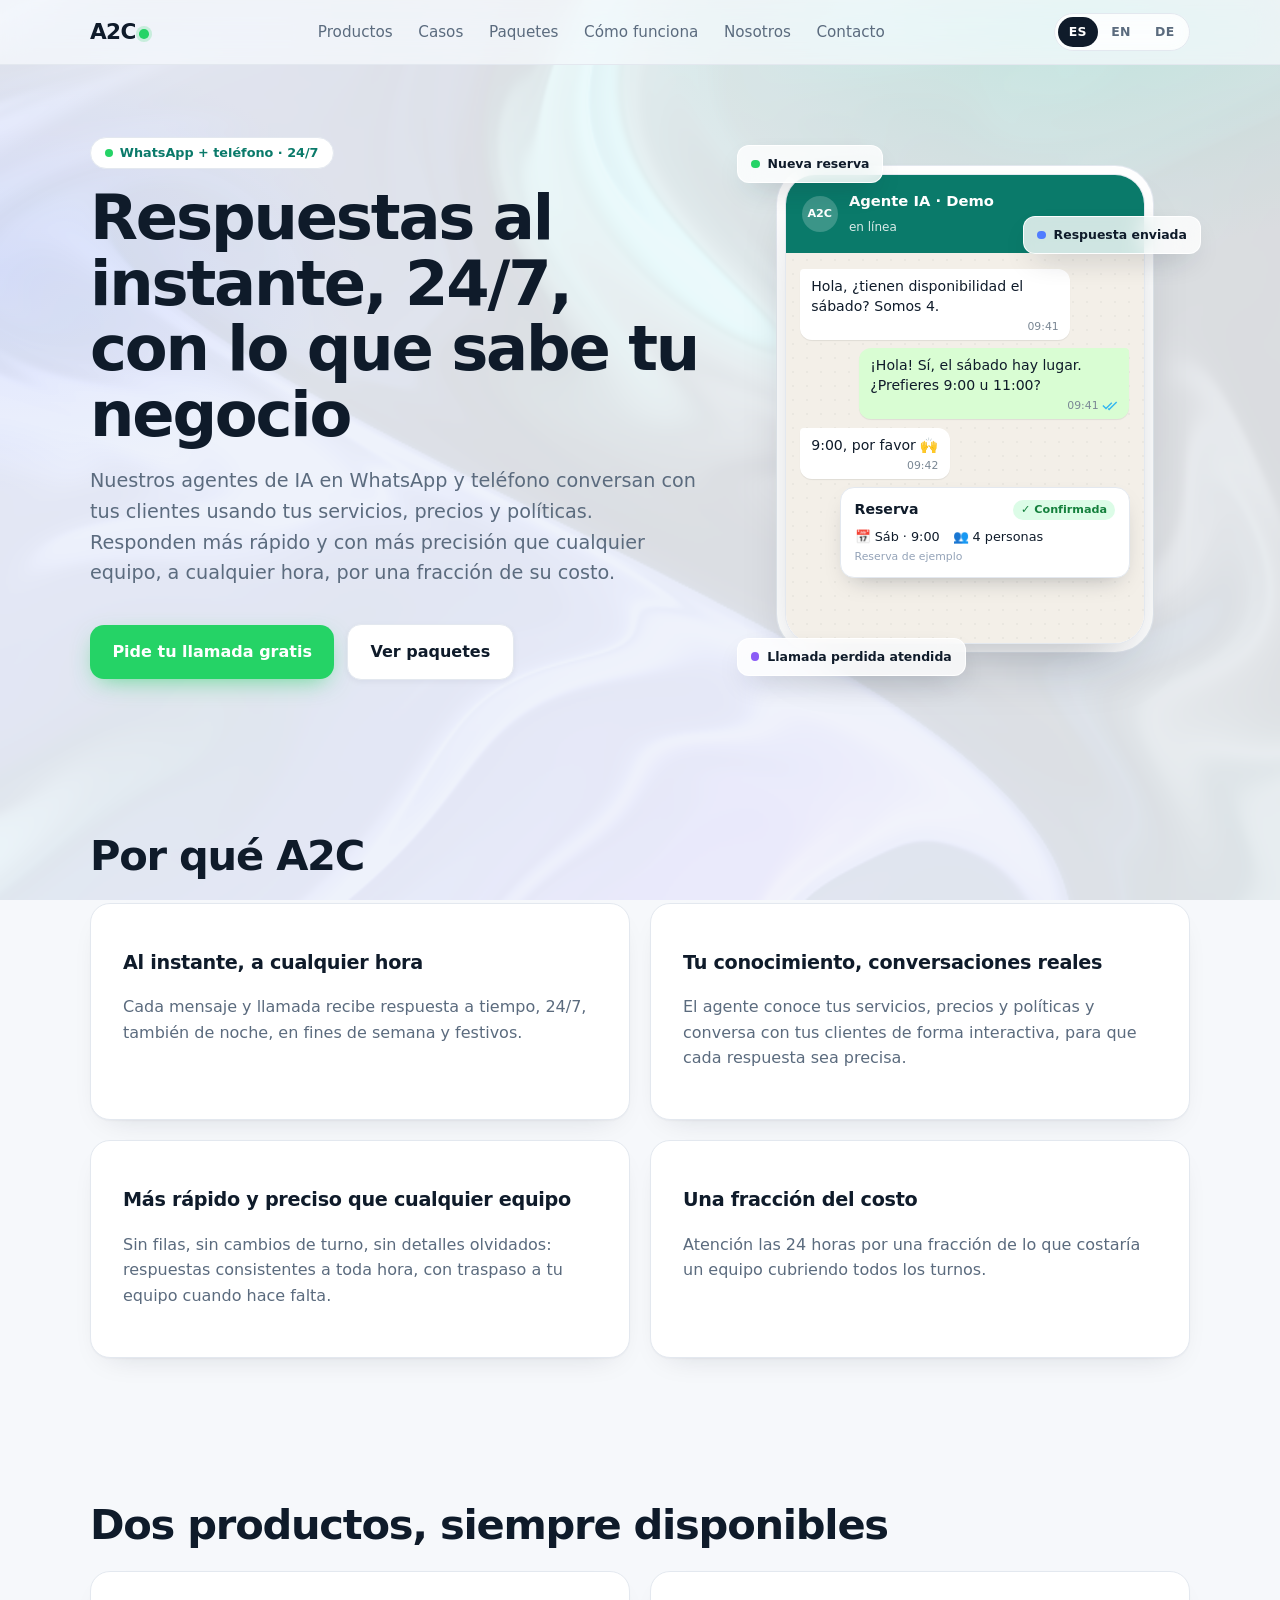
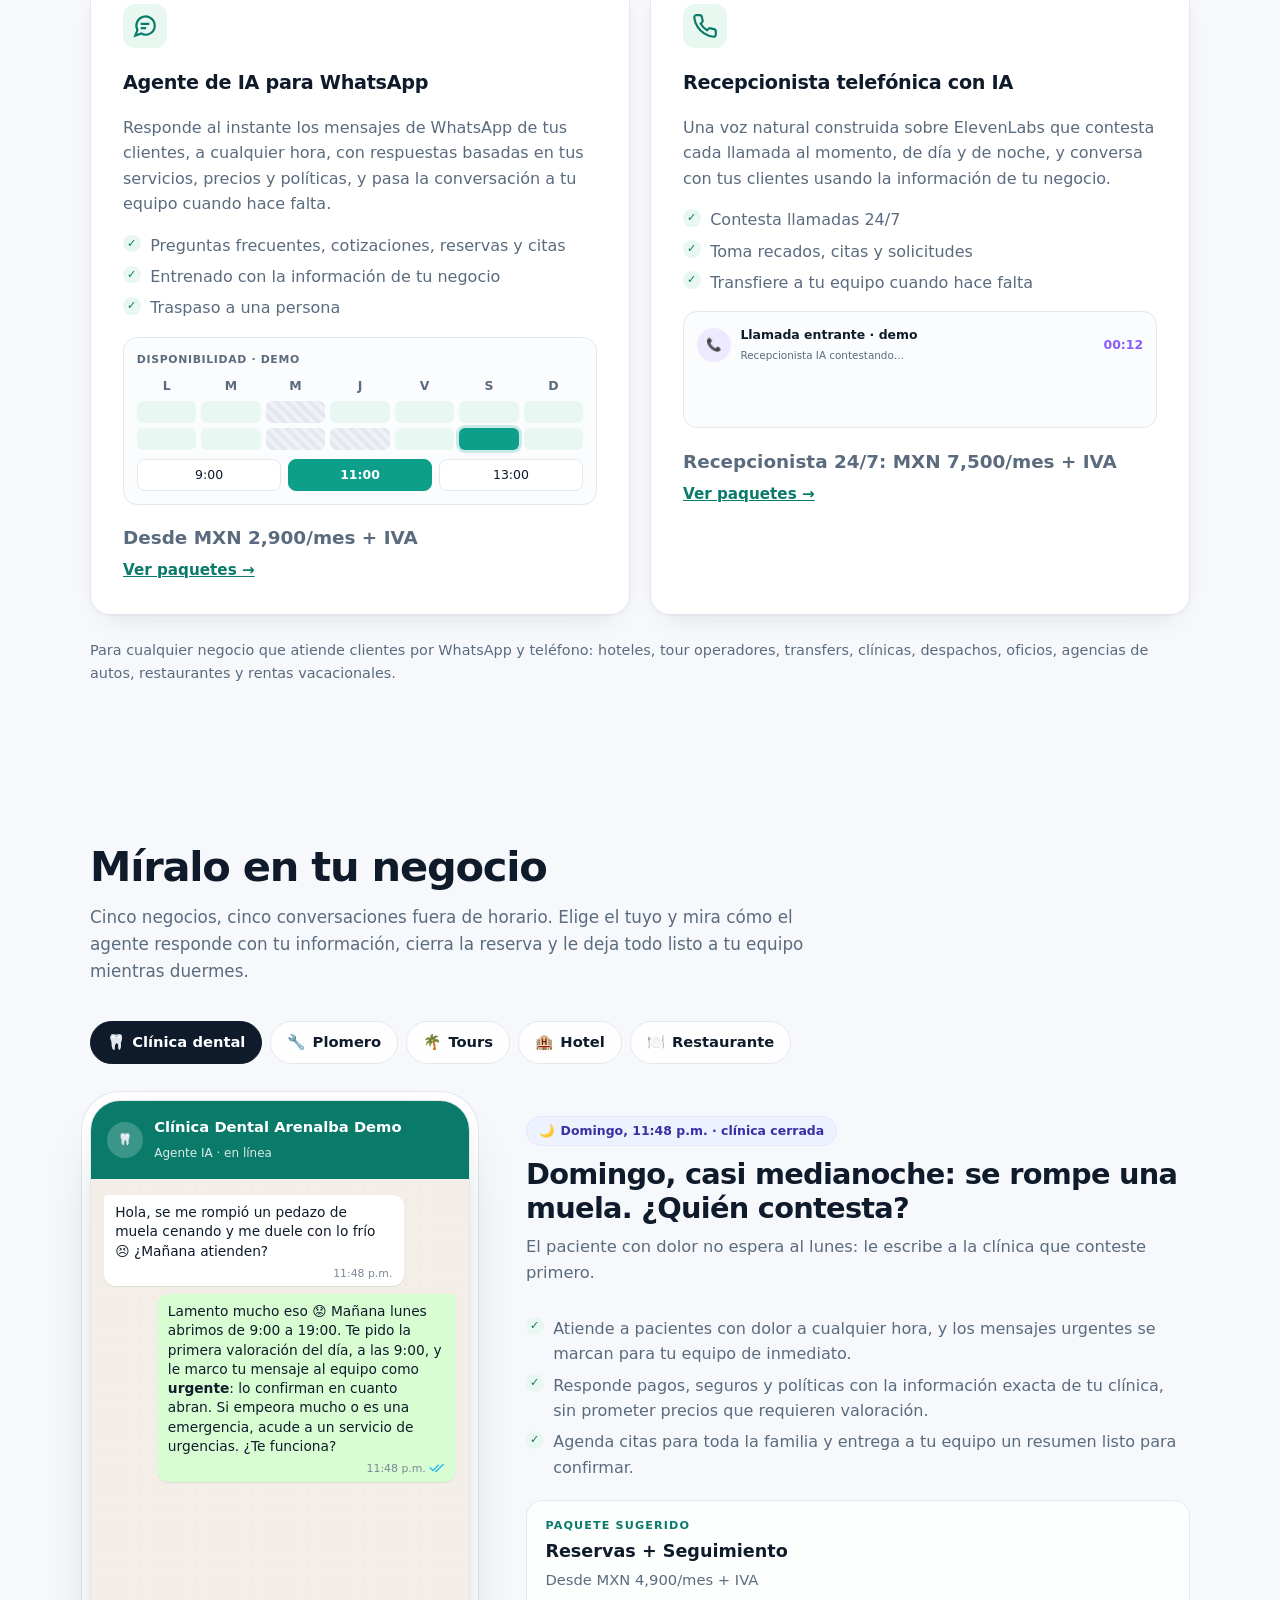
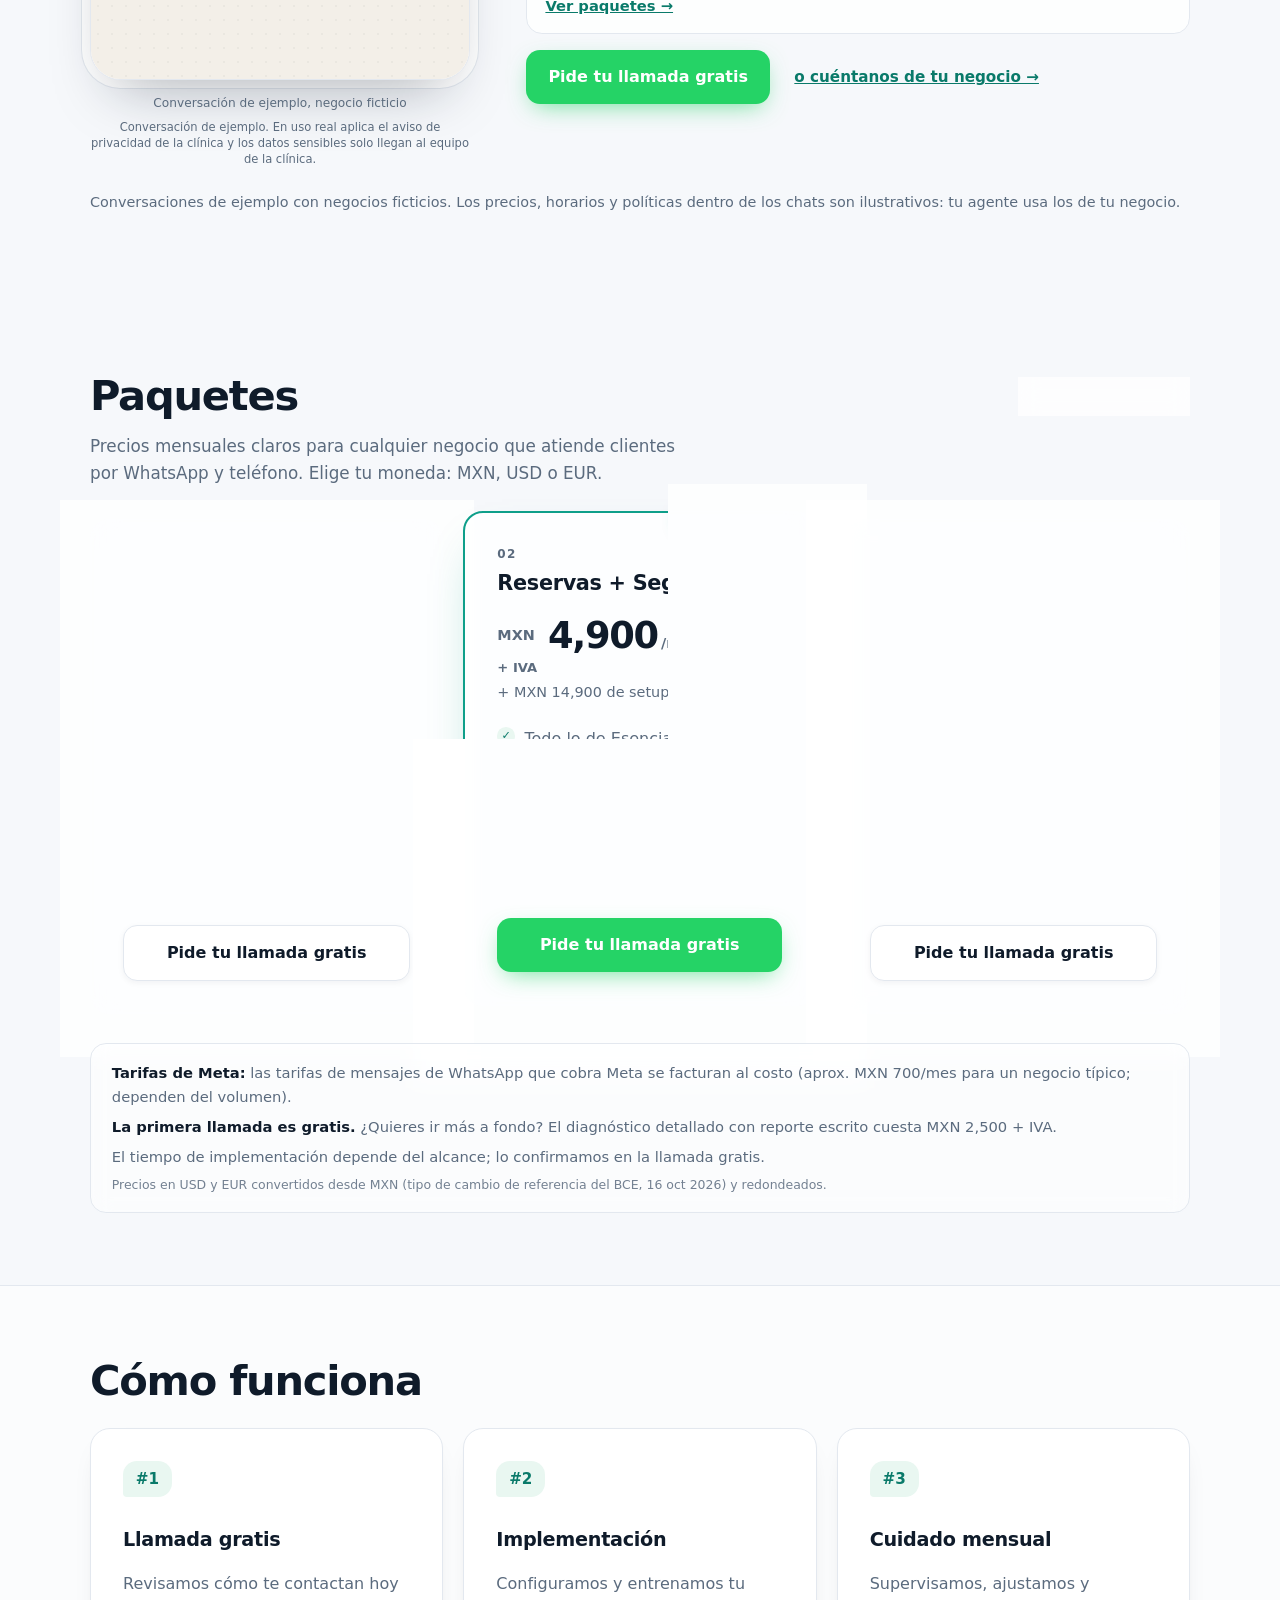
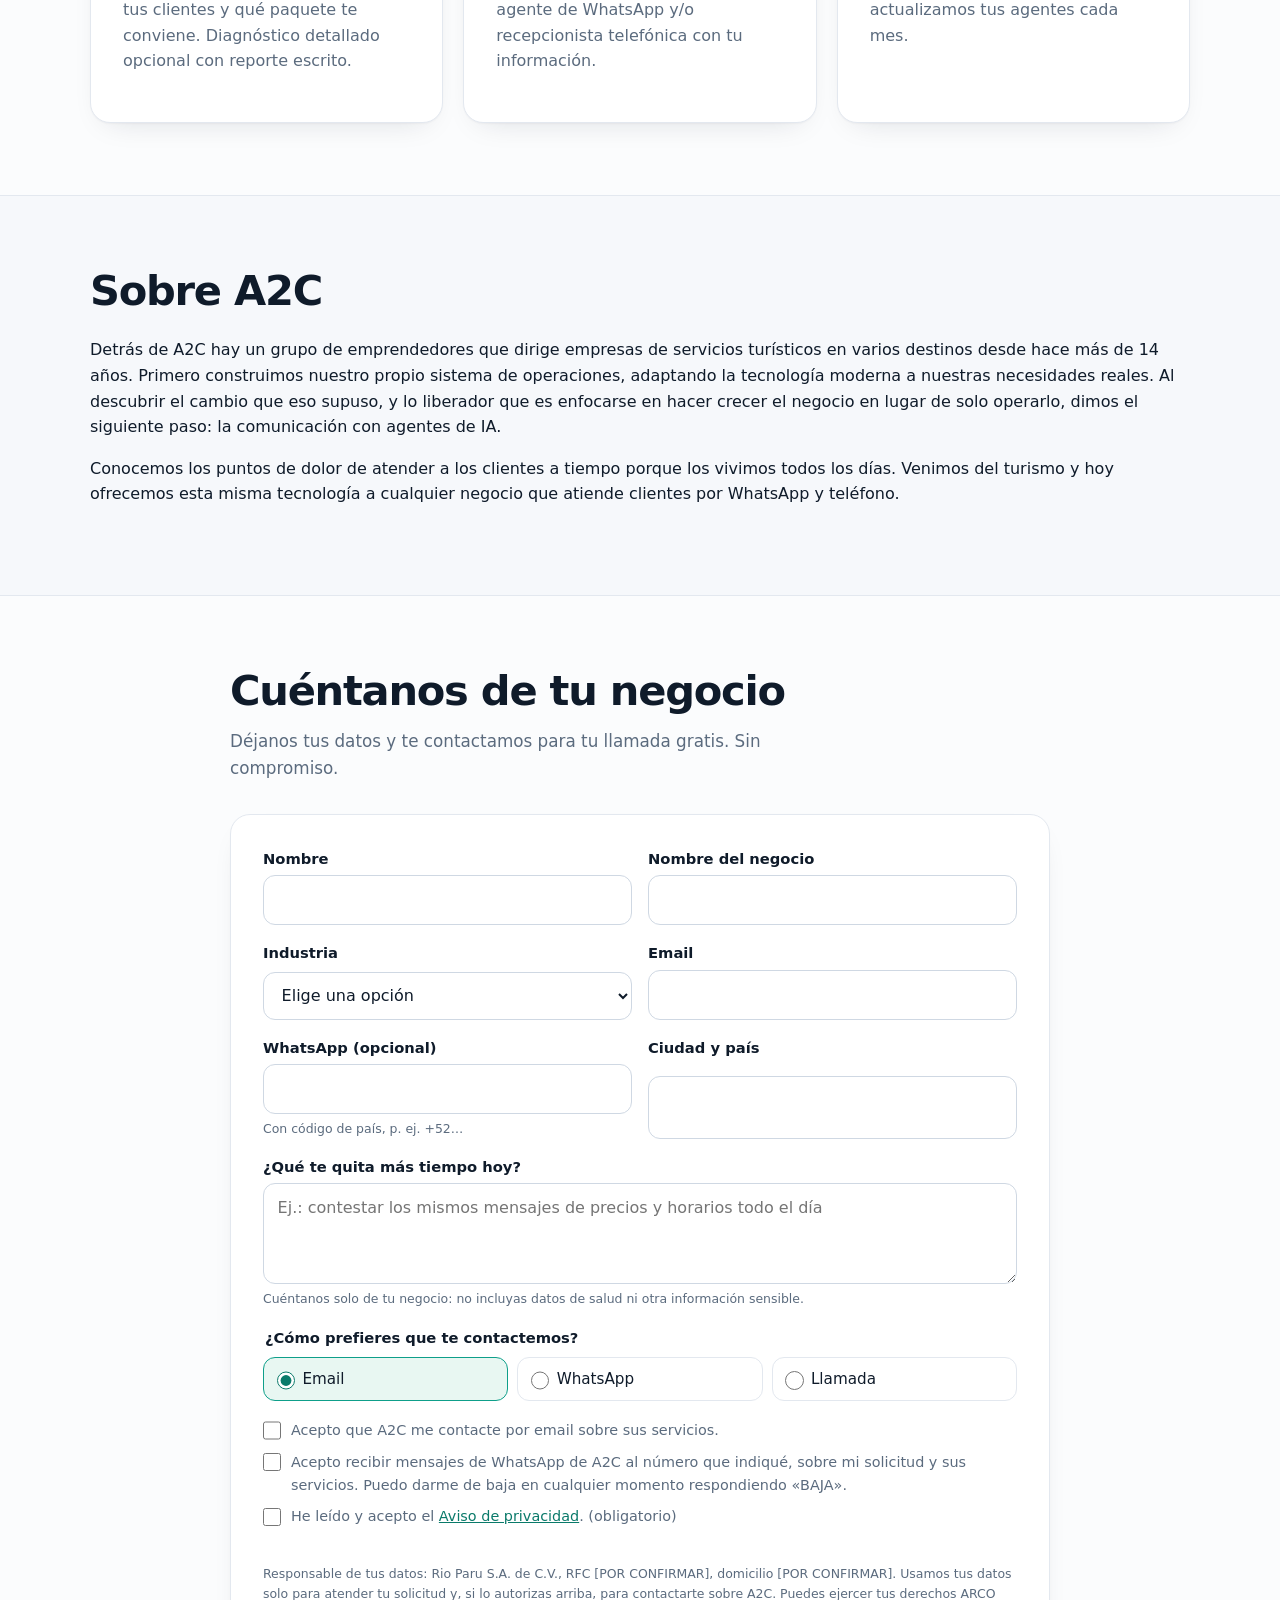
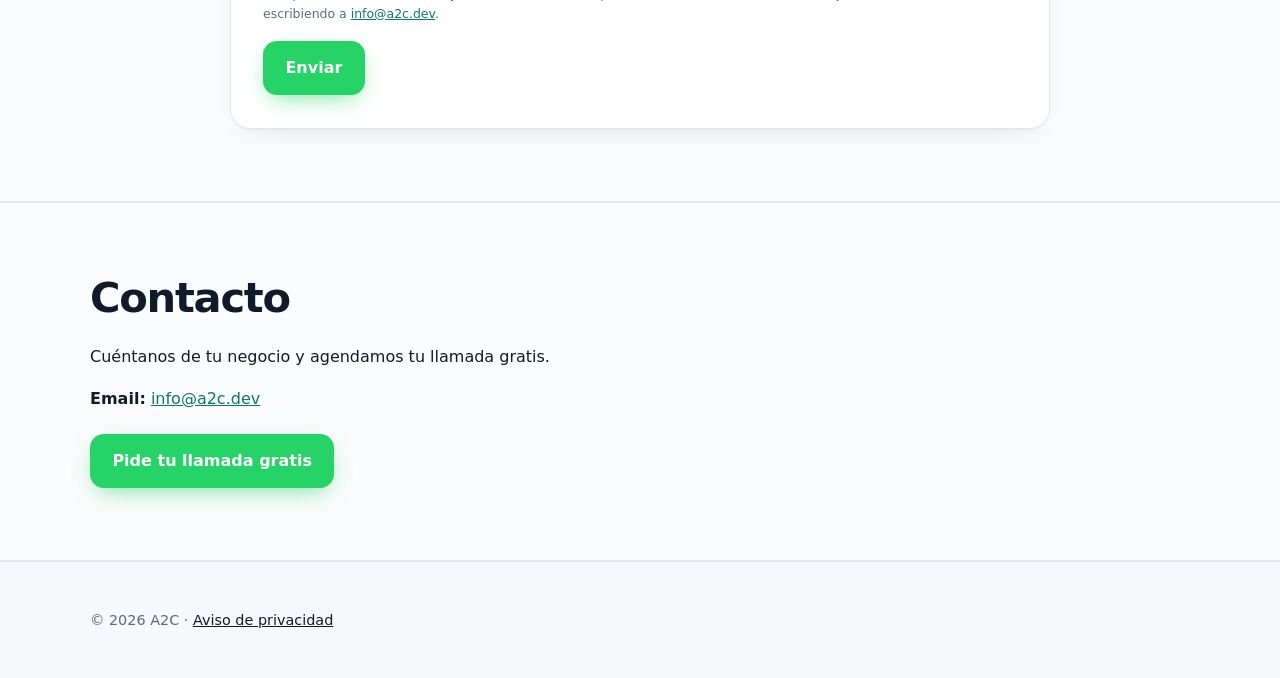
==== commit 949f0b6b: "Showcase: package descriptors (EN/DE) on the package-section headings only Removed from the demo pan" ====
--- a/index.html
+++ b/index.html
@@ -108,11 +108,11 @@
 <p class="lead sm sc-intro" data-es data-en="Five businesses, five after-hours conversations. Pick yours and watch the agent answer from your own information, close the booking and leave everything ready for your team while you sleep." data-de="Fünf Branchen, fünf Gespräche nach Feierabend. Wählen Sie Ihre aus und sehen Sie, wie der Agent mit Ihren eigenen Informationen antwortet, die Buchung abschließt und Ihrem Team alles vorbereitet – während Sie schlafen.">Cinco negocios, cinco conversaciones fuera de horario. Elige el tuyo y mira cómo el agente responde con tu información, cierra la reserva y le deja todo listo a tu equipo mientras duermes.</p>
 <div class="sc" data-sc>
 <div class="sc-tabs" role="tablist" aria-label="Industrias" data-en-label="Industries" data-de-label="Branchen"><button type="button" class="sc-tab" role="tab" id="sc-tab-dental" aria-controls="sc-dental" aria-selected="true" tabindex="0"><span aria-hidden="true">🦷</span><span data-es data-en="Dental clinic" data-de="Zahnarztpraxis">Clínica dental</span></button><button type="button" class="sc-tab" role="tab" id="sc-tab-plomero" aria-controls="sc-plomero" aria-selected="false" tabindex="-1"><span aria-hidden="true">🔧</span><span data-es data-en="Plumber" data-de="Sanitär-Notdienst">Plomero</span></button><button type="button" class="sc-tab" role="tab" id="sc-tab-tours" aria-controls="sc-tours" aria-selected="false" tabindex="-1"><span aria-hidden="true">🌴</span><span data-es data-en="Tour operator" data-de="Touranbieter">Tours</span></button><button type="button" class="sc-tab" role="tab" id="sc-tab-hotel" aria-controls="sc-hotel" aria-selected="false" tabindex="-1"><span aria-hidden="true">🏨</span><span data-es data-en="Hotel" data-de="Hotel">Hotel</span></button><button type="button" class="sc-tab" role="tab" id="sc-tab-restaurante" aria-controls="sc-restaurante" aria-selected="false" tabindex="-1"><span aria-hidden="true">🍽️</span><span data-es data-en="Restaurant" data-de="Restaurant">Restaurante</span></button></div>
-<div class="sc-panel" id="sc-dental" role="tabpanel" aria-labelledby="sc-tab-dental" tabindex="0"><div class="sc-head"><span class="sc-chip"><span aria-hidden="true">🌙</span> <span data-es data-en="Sunday, 11:48 PM · clinic closed" data-de="Sonntag, 23:48 · Praxis geschlossen">Domingo, 11:48 p.m. · clínica cerrada</span></span><h3 data-es data-en="Sunday, nearly midnight: a tooth cracks. Who answers?" data-de="Sonntag, kurz vor Mitternacht: Ein Zahn bricht ab. Wer antwortet?">Domingo, casi medianoche: se rompe una muela. ¿Quién contesta?</h3><p data-es data-en="A patient in pain won&#x27;t wait for Monday. They message whichever clinic replies first." data-de="Wer Zahnschmerzen hat, wartet nicht bis Montag – sondern schreibt der Praxis, die zuerst antwortet.">El paciente con dolor no espera al lunes: le escribe a la clínica que conteste primero.</p></div><div class="sc-stage"><div class="phone"><div class="ph-top"><span class="av" aria-hidden="true">🦷</span><div><b><span data-es data-en="Arenalba Dental Clinic Demo" data-de="Zahnarztpraxis Arenalba Demo">Clínica Dental Arenalba Demo</span></b><small><span data-es data-en="AI agent · online" data-de="KI-Agent · online">Agente IA · en línea</span></small></div></div><div class="sc-thread" role="log" aria-label="Conversación de ejemplo, negocio ficticio" data-en-label="Example conversation, fictional business" data-de-label="Beispielgespräch, fiktives Unternehmen"><div class="sc-i msg in"><span data-es data-en="Hi, a piece of my molar broke off at dinner and it hurts with anything cold 😣 Are you open tomorrow?" data-de="Hallo, mir ist beim Abendessen ein Stück vom Backenzahn abgebrochen und bei Kaltem tut es richtig weh 😣 Haben Sie morgen geöffnet?">Hola, se me rompió un pedazo de muela cenando y me duele con lo frío 😣 ¿Mañana atienden?</span><i class="sc-t"><i data-es data-en="11:48 PM" data-de="23:48">11:48 p.m.</i></i></div><div class="sc-i msg out"><span data-es data-en="So sorry to hear that 😟 We open tomorrow, Monday, 9 am to 7 pm. I&#x27;ll request the first exam of the day for you, 9:00 am, and flag your message to the team as &lt;b&gt;urgent&lt;/b&gt;: they confirm it as soon as we open. If it gets much worse or it&#x27;s an emergency, please go to an emergency service. Does that work?" data-de="Oh nein, das tut mir leid 😟 Morgen, Montag, sind wir von 9 bis 19 Uhr da. Ich frage für Sie den ersten Untersuchungstermin um 9:00 Uhr an und markiere Ihre Nachricht fürs Team als &lt;b&gt;dringend&lt;/b&gt; – es bestätigt den Termin, sobald wir öffnen. Wenn es deutlich schlimmer wird oder ein Notfall ist, wenden Sie sich bitte an einen Notdienst. Passt das?">Lamento mucho eso 😟 Mañana lunes abrimos de 9:00 a 19:00. Te pido la primera valoración del día, a las 9:00, y le marco tu mensaje al equipo como <b>urgente</b>: lo confirman en cuanto abran. Si empeora mucho o es una emergencia, acude a un servicio de urgencias. ¿Te funciona?</span><i class="sc-t"><i data-es data-en="11:48 PM" data-de="23:48">11:48 p.m.</i><svg class="tk" viewBox="0 0 18 12" aria-hidden="true"><path d="M1 6l3.5 3.5L11 3M7 9.5L8 10.5 16.5 2" fill="none" stroke="currentColor" stroke-width="1.6"/></svg></i></div><div class="sc-i msg in"><span data-es data-en="Yes please. How much will it be? Do you take cards?" data-de="Ja, gerne. Was kostet das? Und kann ich mit Karte zahlen?">Sí, porfa. ¿Cuánto cuesta? ¿Y aceptan tarjeta?</span><i class="sc-t"><i data-es data-en="11:50 PM" data-de="23:50">11:50 p.m.</i></i></div><div class="sc-i msg out"><span data-es data-en="It depends on what the dentist finds: at the exam you get a written quote before any treatment ✍️ We take cash (MXN and USD), Visa, Mastercard, Amex and bank transfer, with interest-free instalments on selected treatments." data-de="Das hängt vom Befund ab: Bei der Untersuchung bekommen Sie einen schriftlichen Kostenvoranschlag, bevor irgendetwas behandelt wird ✍️ Wir nehmen Bargeld, Visa, Mastercard, Amex und Überweisung; für ausgewählte Behandlungen ist Ratenzahlung möglich.">El costo depende de lo que vea el dentista: en la valoración te da un presupuesto por escrito antes de cualquier tratamiento ✍️ Aceptamos efectivo (MXN y USD), Visa, Mastercard, Amex y transferencia, con meses sin intereses en tratamientos seleccionados.</span><i class="sc-t"><i data-es data-en="11:50 PM" data-de="23:50">11:50 p.m.</i><svg class="tk" viewBox="0 0 18 12" aria-hidden="true"><path d="M1 6l3.5 3.5L11 3M7 9.5L8 10.5 16.5 2" fill="none" stroke="currentColor" stroke-width="1.6"/></svg></i></div><div class="sc-i msg in"><span data-es data-en="Ok. Can I use my health insurance?" data-de="Ok. Zahlt das meine Krankenversicherung?">Ok. Tengo seguro de gastos médicos, ¿sirve?</span><i class="sc-t"><i data-es data-en="11:51 PM" data-de="23:51">11:51 p.m.</i></i></div><div class="sc-i msg out"><span data-es data-en="We don&#x27;t bill insurers directly, but we give you an official invoice and an itemized receipt so you can claim it back. Bring ID and any previous X-rays." data-de="Wir rechnen nicht direkt mit Versicherungen ab, aber Sie bekommen eine offizielle Rechnung und eine detaillierte Quittung für die Erstattung. Bringen Sie bitte Ihren Ausweis und, falls vorhanden, alte Röntgenbilder mit.">No facturamos directo a aseguradoras, pero te damos factura (CFDI) y recibo detallado para pedir tu reembolso. Trae identificación y, si tienes, radiografías previas.</span><i class="sc-t"><i data-es data-en="11:51 PM" data-de="23:51">11:51 p.m.</i><svg class="tk" viewBox="0 0 18 12" aria-hidden="true"><path d="M1 6l3.5 3.5L11 3M7 9.5L8 10.5 16.5 2" fill="none" stroke="currentColor" stroke-width="1.6"/></svg></i></div><div class="sc-i bk sc-card"><div class="bk-h"><b><span data-es data-en="Appointment request" data-de="Terminanfrage">Solicitud de cita</span></b><span class="ok">✓ <span data-es data-en="Urgent" data-de="Dringend">Urgente</span></span></div><div class="bk-r"><span data-es data-en="📅 Mon · 9:00 am" data-de="📅 Mo · 9:00">📅 Lun · 9:00</span><span data-es data-en="🦷 Exam" data-de="🦷 Untersuchung">🦷 Valoración</span><span data-es data-en="⏳ To confirm at opening" data-de="⏳ Bestätigung bei Öffnung">⏳ Por confirmar al abrir</span></div></div><div class="sc-i msg out"><span data-es data-en="Does anyone else in your family need an appointment? I can hold the slot right after yours." data-de="Braucht noch jemand aus Ihrer Familie einen Termin? Ich kann Ihnen den direkt danach freihalten.">¿Alguien más de tu familia necesita cita? Puedo apartar el horario de justo después.</span><i class="sc-t"><i data-es data-en="11:52 PM" data-de="23:52">11:52 p.m.</i><svg class="tk" viewBox="0 0 18 12" aria-hidden="true"><path d="M1 6l3.5 3.5L11 3M7 9.5L8 10.5 16.5 2" fill="none" stroke="currentColor" stroke-width="1.6"/></svg></i></div><div class="sc-i msg in"><span data-es data-en="My daughter&#x27;s due for a cleaning 🙌" data-de="Meine Tochter müsste mal wieder zur Zahnreinigung 🙌">Mi hija, le toca limpieza 🙌</span><i class="sc-t"><i data-es data-en="11:52 PM" data-de="23:52">11:52 p.m.</i></i></div><div class="sc-i msg out"><span data-es data-en="Done: cleaning for your daughter at 9:45 am. As she&#x27;s under 18, she comes with you 😊 The team will message you first thing to confirm both." data-de="Notiert: Zahnreinigung für Ihre Tochter um 9:45 Uhr. Da sie minderjährig ist, kommt sie mit Ihnen 😊 Das Team meldet sich morgen früh und bestätigt beide Termine.">Anotado: limpieza para tu hija a las 9:45. Como es menor, viene contigo 😊 Mañana a primera hora el equipo te escribe para confirmar las dos citas.</span><i class="sc-t"><i data-es data-en="11:53 PM" data-de="23:53">11:53 p.m.</i><svg class="tk" viewBox="0 0 18 12" aria-hidden="true"><path d="M1 6l3.5 3.5L11 3M7 9.5L8 10.5 16.5 2" fill="none" stroke="currentColor" stroke-width="1.6"/></svg></i></div><div class="sc-i sc-sys">🔔 <span data-es data-en="Summary sent to the team: urgent message + family cleaning, confirm at 9:00 am" data-de="Zusammenfassung ans Team: dringende Nachricht + Familientermin, Bestätigung um 9:00">Resumen enviado al equipo: mensaje urgente + limpieza familiar, confirmar a las 9:00</span></div></div></div><p class="sc-label" data-es data-en="Example conversation, fictional business" data-de="Beispielgespräch, fiktives Unternehmen">Conversación de ejemplo, negocio ficticio</p><p class="sc-privacy" data-es data-en="Example conversation. In real use, the clinic&#x27;s privacy notice applies and sensitive details go only to the clinic team." data-de="Beispielgespräch. Im echten Einsatz gilt der Datenschutzhinweis der Praxis, und sensible Angaben gehen nur an das Praxisteam.">Conversación de ejemplo. En uso real aplica el aviso de privacidad de la clínica y los datos sensibles solo llegan al equipo de la clínica.</p><button type="button" class="sc-replay" hidden><span data-es data-en="↻ Replay" data-de="↻ Noch einmal abspielen">↻ Ver de nuevo</span></button></div><div class="sc-out"><ul class="chk"><li data-es data-en="Looks after patients in pain at any hour, and urgent messages are flagged to the team right away." data-de="Kümmert sich zu jeder Uhrzeit um Patienten mit Schmerzen, und dringende Nachrichten werden sofort für Ihr Team markiert.">Atiende a pacientes con dolor a cualquier hora, y los mensajes urgentes se marcan para tu equipo de inmediato.</li><li data-es data-en="Answers payment, insurance and policy questions with your clinic&#x27;s exact information, without quoting prices that need an exam." data-de="Beantwortet Fragen zu Zahlung, Versicherung und Praxisregeln mit Ihren exakten Informationen – ohne Preise zu nennen, die erst nach der Untersuchung feststehen.">Responde pagos, seguros y políticas con la información exacta de tu clínica, sin prometer precios que requieren valoración.</li><li data-es data-en="Books the whole family in and hands your team a summary ready to confirm." data-de="Vergibt Termine für die ganze Familie und übergibt Ihrem Team eine Zusammenfassung zur Bestätigung.">Agenda citas para toda la familia y entrega a tu equipo un resumen listo para confirmar.</li></ul><div class="sc-pkg"><small data-es data-en="Suggested package" data-de="Passendes Paket">Paquete sugerido</small><b data-es data-en="Reservas + Seguimiento (Bookings + Follow-up)" data-de="Reservas + Seguimiento (Buchungen + Nachbetreuung)">Reservas + Seguimiento</b><span class="sc-price" data-price="from" data-pkg="reservas">Desde MXN 4,900/mes + IVA</span><a href="#paquetes" data-es data-en="See packages →" data-de="Pakete ansehen →">Ver paquetes →</a></div><div class="sc-cta"><a class="btn" href="mailto:info@a2c.dev?subject=Llamada%20gratis%20%E2%80%93%20A2C%20%28cl%C3%ADnica%20dental%29" data-es-href="mailto:info@a2c.dev?subject=Llamada%20gratis%20%E2%80%93%20A2C%20%28cl%C3%ADnica%20dental%29" data-en-href="mailto:info@a2c.dev?subject=Free%20call%20%E2%80%93%20A2C%20%28dental%20clinic%29" data-de-href="mailto:info@a2c.dev?subject=Kostenloses%20Erstgespr%C3%A4ch%20%E2%80%93%20A2C%20%28Zahnarztpraxis%29"><span data-es data-en="Book your free call" data-de="Kostenloses Erstgespräch">Pide tu llamada gratis</span></a><a class="sc-formlink" href="#cuentanos" data-industry="dental" data-es data-en="or tell us about your business →" data-de="oder erzählen Sie uns von Ihrem Betrieb →">o cuéntanos de tu negocio →</a></div></div></div>
+<div class="sc-panel" id="sc-dental" role="tabpanel" aria-labelledby="sc-tab-dental" tabindex="0"><div class="sc-head"><span class="sc-chip"><span aria-hidden="true">🌙</span> <span data-es data-en="Sunday, 11:48 PM · clinic closed" data-de="Sonntag, 23:48 · Praxis geschlossen">Domingo, 11:48 p.m. · clínica cerrada</span></span><h3 data-es data-en="Sunday, nearly midnight: a tooth cracks. Who answers?" data-de="Sonntag, kurz vor Mitternacht: Ein Zahn bricht ab. Wer antwortet?">Domingo, casi medianoche: se rompe una muela. ¿Quién contesta?</h3><p data-es data-en="A patient in pain won&#x27;t wait for Monday. They message whichever clinic replies first." data-de="Wer Zahnschmerzen hat, wartet nicht bis Montag – sondern schreibt der Praxis, die zuerst antwortet.">El paciente con dolor no espera al lunes: le escribe a la clínica que conteste primero.</p></div><div class="sc-stage"><div class="phone"><div class="ph-top"><span class="av" aria-hidden="true">🦷</span><div><b><span data-es data-en="Arenalba Dental Clinic Demo" data-de="Zahnarztpraxis Arenalba Demo">Clínica Dental Arenalba Demo</span></b><small><span data-es data-en="AI agent · online" data-de="KI-Agent · online">Agente IA · en línea</span></small></div></div><div class="sc-thread" role="log" aria-label="Conversación de ejemplo, negocio ficticio" data-en-label="Example conversation, fictional business" data-de-label="Beispielgespräch, fiktives Unternehmen"><div class="sc-i msg in"><span data-es data-en="Hi, a piece of my molar broke off at dinner and it hurts with anything cold 😣 Are you open tomorrow?" data-de="Hallo, mir ist beim Abendessen ein Stück vom Backenzahn abgebrochen und bei Kaltem tut es richtig weh 😣 Haben Sie morgen geöffnet?">Hola, se me rompió un pedazo de muela cenando y me duele con lo frío 😣 ¿Mañana atienden?</span><i class="sc-t"><i data-es data-en="11:48 PM" data-de="23:48">11:48 p.m.</i></i></div><div class="sc-i msg out"><span data-es data-en="So sorry to hear that 😟 We open tomorrow, Monday, 9 am to 7 pm. I&#x27;ll request the first exam of the day for you, 9:00 am, and flag your message to the team as &lt;b&gt;urgent&lt;/b&gt;: they confirm it as soon as we open. If it gets much worse or it&#x27;s an emergency, please go to an emergency service. Does that work?" data-de="Oh nein, das tut mir leid 😟 Morgen, Montag, sind wir von 9 bis 19 Uhr da. Ich frage für Sie den ersten Untersuchungstermin um 9:00 Uhr an und markiere Ihre Nachricht fürs Team als &lt;b&gt;dringend&lt;/b&gt; – es bestätigt den Termin, sobald wir öffnen. Wenn es deutlich schlimmer wird oder ein Notfall ist, wenden Sie sich bitte an einen Notdienst. Passt das?">Lamento mucho eso 😟 Mañana lunes abrimos de 9:00 a 19:00. Te pido la primera valoración del día, a las 9:00, y le marco tu mensaje al equipo como <b>urgente</b>: lo confirman en cuanto abran. Si empeora mucho o es una emergencia, acude a un servicio de urgencias. ¿Te funciona?</span><i class="sc-t"><i data-es data-en="11:48 PM" data-de="23:48">11:48 p.m.</i><svg class="tk" viewBox="0 0 18 12" aria-hidden="true"><path d="M1 6l3.5 3.5L11 3M7 9.5L8 10.5 16.5 2" fill="none" stroke="currentColor" stroke-width="1.6"/></svg></i></div><div class="sc-i msg in"><span data-es data-en="Yes please. How much will it be? Do you take cards?" data-de="Ja, gerne. Was kostet das? Und kann ich mit Karte zahlen?">Sí, porfa. ¿Cuánto cuesta? ¿Y aceptan tarjeta?</span><i class="sc-t"><i data-es data-en="11:50 PM" data-de="23:50">11:50 p.m.</i></i></div><div class="sc-i msg out"><span data-es data-en="It depends on what the dentist finds: at the exam you get a written quote before any treatment ✍️ We take cash (MXN and USD), Visa, Mastercard, Amex and bank transfer, with interest-free instalments on selected treatments." data-de="Das hängt vom Befund ab: Bei der Untersuchung bekommen Sie einen schriftlichen Kostenvoranschlag, bevor irgendetwas behandelt wird ✍️ Wir nehmen Bargeld, Visa, Mastercard, Amex und Überweisung; für ausgewählte Behandlungen ist Ratenzahlung möglich.">El costo depende de lo que vea el dentista: en la valoración te da un presupuesto por escrito antes de cualquier tratamiento ✍️ Aceptamos efectivo (MXN y USD), Visa, Mastercard, Amex y transferencia, con meses sin intereses en tratamientos seleccionados.</span><i class="sc-t"><i data-es data-en="11:50 PM" data-de="23:50">11:50 p.m.</i><svg class="tk" viewBox="0 0 18 12" aria-hidden="true"><path d="M1 6l3.5 3.5L11 3M7 9.5L8 10.5 16.5 2" fill="none" stroke="currentColor" stroke-width="1.6"/></svg></i></div><div class="sc-i msg in"><span data-es data-en="Ok. Can I use my health insurance?" data-de="Ok. Zahlt das meine Krankenversicherung?">Ok. Tengo seguro de gastos médicos, ¿sirve?</span><i class="sc-t"><i data-es data-en="11:51 PM" data-de="23:51">11:51 p.m.</i></i></div><div class="sc-i msg out"><span data-es data-en="We don&#x27;t bill insurers directly, but we give you an official invoice and an itemized receipt so you can claim it back. Bring ID and any previous X-rays." data-de="Wir rechnen nicht direkt mit Versicherungen ab, aber Sie bekommen eine offizielle Rechnung und eine detaillierte Quittung für die Erstattung. Bringen Sie bitte Ihren Ausweis und, falls vorhanden, alte Röntgenbilder mit.">No facturamos directo a aseguradoras, pero te damos factura (CFDI) y recibo detallado para pedir tu reembolso. Trae identificación y, si tienes, radiografías previas.</span><i class="sc-t"><i data-es data-en="11:51 PM" data-de="23:51">11:51 p.m.</i><svg class="tk" viewBox="0 0 18 12" aria-hidden="true"><path d="M1 6l3.5 3.5L11 3M7 9.5L8 10.5 16.5 2" fill="none" stroke="currentColor" stroke-width="1.6"/></svg></i></div><div class="sc-i bk sc-card"><div class="bk-h"><b><span data-es data-en="Appointment request" data-de="Terminanfrage">Solicitud de cita</span></b><span class="ok">✓ <span data-es data-en="Urgent" data-de="Dringend">Urgente</span></span></div><div class="bk-r"><span data-es data-en="📅 Mon · 9:00 am" data-de="📅 Mo · 9:00">📅 Lun · 9:00</span><span data-es data-en="🦷 Exam" data-de="🦷 Untersuchung">🦷 Valoración</span><span data-es data-en="⏳ To confirm at opening" data-de="⏳ Bestätigung bei Öffnung">⏳ Por confirmar al abrir</span></div></div><div class="sc-i msg out"><span data-es data-en="Does anyone else in your family need an appointment? I can hold the slot right after yours." data-de="Braucht noch jemand aus Ihrer Familie einen Termin? Ich kann Ihnen den direkt danach freihalten.">¿Alguien más de tu familia necesita cita? Puedo apartar el horario de justo después.</span><i class="sc-t"><i data-es data-en="11:52 PM" data-de="23:52">11:52 p.m.</i><svg class="tk" viewBox="0 0 18 12" aria-hidden="true"><path d="M1 6l3.5 3.5L11 3M7 9.5L8 10.5 16.5 2" fill="none" stroke="currentColor" stroke-width="1.6"/></svg></i></div><div class="sc-i msg in"><span data-es data-en="My daughter&#x27;s due for a cleaning 🙌" data-de="Meine Tochter müsste mal wieder zur Zahnreinigung 🙌">Mi hija, le toca limpieza 🙌</span><i class="sc-t"><i data-es data-en="11:52 PM" data-de="23:52">11:52 p.m.</i></i></div><div class="sc-i msg out"><span data-es data-en="Done: cleaning for your daughter at 9:45 am. As she&#x27;s under 18, she comes with you 😊 The team will message you first thing to confirm both." data-de="Notiert: Zahnreinigung für Ihre Tochter um 9:45 Uhr. Da sie minderjährig ist, kommt sie mit Ihnen 😊 Das Team meldet sich morgen früh und bestätigt beide Termine.">Anotado: limpieza para tu hija a las 9:45. Como es menor, viene contigo 😊 Mañana a primera hora el equipo te escribe para confirmar las dos citas.</span><i class="sc-t"><i data-es data-en="11:53 PM" data-de="23:53">11:53 p.m.</i><svg class="tk" viewBox="0 0 18 12" aria-hidden="true"><path d="M1 6l3.5 3.5L11 3M7 9.5L8 10.5 16.5 2" fill="none" stroke="currentColor" stroke-width="1.6"/></svg></i></div><div class="sc-i sc-sys">🔔 <span data-es data-en="Summary sent to the team: urgent message + family cleaning, confirm at 9:00 am" data-de="Zusammenfassung ans Team: dringende Nachricht + Familientermin, Bestätigung um 9:00">Resumen enviado al equipo: mensaje urgente + limpieza familiar, confirmar a las 9:00</span></div></div></div><p class="sc-label" data-es data-en="Example conversation, fictional business" data-de="Beispielgespräch, fiktives Unternehmen">Conversación de ejemplo, negocio ficticio</p><p class="sc-privacy" data-es data-en="Example conversation. In real use, the clinic&#x27;s privacy notice applies and sensitive details go only to the clinic team." data-de="Beispielgespräch. Im echten Einsatz gilt der Datenschutzhinweis der Praxis, und sensible Angaben gehen nur an das Praxisteam.">Conversación de ejemplo. En uso real aplica el aviso de privacidad de la clínica y los datos sensibles solo llegan al equipo de la clínica.</p><button type="button" class="sc-replay" hidden><span data-es data-en="↻ Replay" data-de="↻ Noch einmal abspielen">↻ Ver de nuevo</span></button></div><div class="sc-out"><ul class="chk"><li data-es data-en="Looks after patients in pain at any hour, and urgent messages are flagged to the team right away." data-de="Kümmert sich zu jeder Uhrzeit um Patienten mit Schmerzen, und dringende Nachrichten werden sofort für Ihr Team markiert.">Atiende a pacientes con dolor a cualquier hora, y los mensajes urgentes se marcan para tu equipo de inmediato.</li><li data-es data-en="Answers payment, insurance and policy questions with your clinic&#x27;s exact information, without quoting prices that need an exam." data-de="Beantwortet Fragen zu Zahlung, Versicherung und Praxisregeln mit Ihren exakten Informationen – ohne Preise zu nennen, die erst nach der Untersuchung feststehen.">Responde pagos, seguros y políticas con la información exacta de tu clínica, sin prometer precios que requieren valoración.</li><li data-es data-en="Books the whole family in and hands your team a summary ready to confirm." data-de="Vergibt Termine für die ganze Familie und übergibt Ihrem Team eine Zusammenfassung zur Bestätigung.">Agenda citas para toda la familia y entrega a tu equipo un resumen listo para confirmar.</li></ul><div class="sc-pkg"><small data-es data-en="Suggested package" data-de="Passendes Paket">Paquete sugerido</small><b>Reservas + Seguimiento</b><span class="sc-price" data-price="from" data-pkg="reservas">Desde MXN 4,900/mes + IVA</span><a href="#paquetes" data-es data-en="See packages →" data-de="Pakete ansehen →">Ver paquetes →</a></div><div class="sc-cta"><a class="btn" href="mailto:info@a2c.dev?subject=Llamada%20gratis%20%E2%80%93%20A2C%20%28cl%C3%ADnica%20dental%29" data-es-href="mailto:info@a2c.dev?subject=Llamada%20gratis%20%E2%80%93%20A2C%20%28cl%C3%ADnica%20dental%29" data-en-href="mailto:info@a2c.dev?subject=Free%20call%20%E2%80%93%20A2C%20%28dental%20clinic%29" data-de-href="mailto:info@a2c.dev?subject=Kostenloses%20Erstgespr%C3%A4ch%20%E2%80%93%20A2C%20%28Zahnarztpraxis%29"><span data-es data-en="Book your free call" data-de="Kostenloses Erstgespräch">Pide tu llamada gratis</span></a><a class="sc-formlink" href="#cuentanos" data-industry="dental" data-es data-en="or tell us about your business →" data-de="oder erzählen Sie uns von Ihrem Betrieb →">o cuéntanos de tu negocio →</a></div></div></div>
 <div class="sc-panel sc-call" id="sc-plomero" role="tabpanel" aria-labelledby="sc-tab-plomero" tabindex="0"><div class="sc-head"><span class="sc-chip"><span aria-hidden="true">🌙</span> <span data-es data-en="Saturday, 2:14 AM · phone call" data-de="Samstag, 02:14 · Telefonanruf">Sábado, 2:14 a.m. · llamada telefónica</span></span><h3 data-es data-en="It&#x27;s 2 AM and there&#x27;s water all over the kitchen floor." data-de="Es ist 2 Uhr nachts, und in der Küche steht das Wasser.">Son las 2 de la mañana y hay agua por todo el piso de la cocina.</h3><p data-es data-en="Whoever calls at that hour hires the first plumber who picks up. If you don&#x27;t, the next one on the list will." data-de="Wer um diese Uhrzeit anruft, beauftragt den Ersten, der abhebt. Heben Sie nicht ab, ruft er den Nächsten an.">Quien llama a esa hora contrata al primero que contesta. Si nadie contesta, marca al siguiente de la lista.</p></div><div class="sc-stage"><div class="phone"><div class="ph-top sc-calltop"><span class="av" aria-hidden="true">📞</span><div><b><span data-es data-en="Tubo Sereno Plumbing Demo" data-de="Sanitär Tubo Sereno Demo">Plomería Tubo Sereno Demo</span></b><small><span data-es data-en="AI receptionist · call in progress" data-de="KI-Rezeption · Gespräch läuft">Recepcionista IA · llamada en curso</span></small></div><span class="sc-live" aria-hidden="true">●</span></div><div class="sc-thread" role="log" aria-label="Conversación de ejemplo, negocio ficticio" data-en-label="Example conversation, fictional business" data-de-label="Beispielgespräch, fiktives Unternehmen"><div class="sc-i msg out"><b class="sp" data-es data-en="AI receptionist" data-de="KI-Rezeption">Recepcionista IA</b><span data-es data-en="Tubo Sereno Plumbing, you&#x27;re speaking with our 24-hour virtual receptionist. How can I help?" data-de="Sanitär Tubo Sereno, Sie sprechen mit unserer virtuellen Rezeption, rund um die Uhr erreichbar. Wie kann ich helfen?">Plomería Tubo Sereno, buenas noches. Le atiende la recepcionista virtual, disponible las 24 horas. ¿En qué le ayudo?</span><i class="sc-t"><i data-es data-en="2:14 AM" data-de="02:14">2:14 a.m.</i></i></div><div class="sc-i msg in"><b class="sp" data-es data-en="Caller" data-de="Anrufer">Cliente</b><span data-es data-en="A pipe just burst under the kitchen sink, there&#x27;s water everywhere!" data-de="Unter der Spüle ist ein Rohr geplatzt, hier läuft überall Wasser!">¡Se reventó un tubo debajo del fregadero y está saliendo muchísima agua!</span><i class="sc-t"><i data-es data-en="2:14 AM" data-de="02:14">2:14 a.m.</i></i></div><div class="sc-i msg out"><b class="sp" data-es data-en="AI receptionist" data-de="KI-Rezeption">Recepcionista IA</b><span data-es data-en="Let&#x27;s stop it right now. Turn off the shut-off valve: it&#x27;s usually under the sink or next to the water meter. I&#x27;ll stay on the line." data-de="Das stoppen wir sofort. Drehen Sie das Eckventil unter der Spüle zu – oder den Haupthahn, meist neben der Wasseruhr. Ich bleibe dran.">Vamos a pararlo ya. Cierre la llave de paso: suele estar bajo el fregadero o junto al medidor de agua. Aquí le espero.</span><i class="sc-t"><i data-es data-en="2:14 AM" data-de="02:14">2:14 a.m.</i></i></div><div class="sc-i msg in"><b class="sp" data-es data-en="Caller" data-de="Anrufer">Cliente</b><span data-es data-en="…Okay, got it. It&#x27;s stopped." data-de="…So, zugedreht. Es läuft nichts mehr.">…Listo, ya la cerré. Ya no sale.</span><i class="sc-t"><i data-es data-en="2:15 AM" data-de="02:15">2:15 a.m.</i></i></div><div class="sc-i msg out"><b class="sp" data-es data-en="AI receptionist" data-de="KI-Rezeption">Recepcionista IA</b><span data-es data-en="Well done. Two options: our on-call technician comes now, emergency visit USD 149 with diagnosis included, or today at 8:00 am at the standard rate of USD 89. Repairs are always quoted before any work starts." data-de="Sehr gut gemacht. Zwei Möglichkeiten: Unser Notdienst kommt jetzt, Einsatz 129 € inklusive Diagnose, oder heute um 8:00 Uhr zum Normaltarif von 79 €. Die Reparatur bekommen Sie immer vorher als Angebot.">Muy bien hecho. Tiene dos opciones: el técnico de guardia va ahora, visita de emergencia MXN 2,700 con diagnóstico incluido, o hoy a las 8:00 con tarifa normal de MXN 1,600. La reparación siempre se cotiza antes de empezar.</span><i class="sc-t"><i data-es data-en="2:15 AM" data-de="02:15">2:15 a.m.</i></i></div><div class="sc-i msg in"><b class="sp" data-es data-en="Caller" data-de="Anrufer">Cliente</b><span data-es data-en="If it&#x27;s not leaking anymore, 8 is fine." data-de="Wenn nichts mehr läuft, reicht 8 Uhr.">Si ya no sale agua, mejor a las 8.</span><i class="sc-t"><i data-es data-en="2:16 AM" data-de="02:16">2:16 a.m.</i></i></div><div class="sc-i msg out"><b class="sp" data-es data-en="AI receptionist" data-de="KI-Rezeption">Recepcionista IA</b><span data-es data-en="Booked for 8:00 am today, Saturday. I&#x27;m sending you a WhatsApp so you can share your location, and your confirmation will arrive there too." data-de="Gebucht: heute, Samstag, 8:00 Uhr. Ich schicke Ihnen eine WhatsApp, damit Sie Ihren Standort teilen können – dort kommt auch die Bestätigung.">Agendado: hoy sábado a las 8:00. Le envío un WhatsApp para que comparta su ubicación, y ahí mismo le llega la confirmación.</span><i class="sc-t"><i data-es data-en="2:16 AM" data-de="02:16">2:16 a.m.</i></i></div><div class="sc-i msg in"><b class="sp" data-es data-en="Caller" data-de="Anrufer">Cliente</b><span data-es data-en="Oh, and while you&#x27;re coming: the water heater&#x27;s been making a weird noise…" data-de="Ach, wenn der Techniker eh kommt: Der Boiler macht so komische Geräusche …">Oiga, y ya que viene: el calentador hace un ruido raro…</span><i class="sc-t"><i data-es data-en="2:16 AM" data-de="02:16">2:16 a.m.</i></i></div><div class="sc-i msg out"><b class="sp" data-es data-en="AI receptionist" data-de="KI-Rezeption">Recepcionista IA</b><span data-es data-en="I&#x27;ll add it to the same visit, no extra call-out charge: the technician checks it and tells you whether it needs servicing before doing any work." data-de="Nehme ich mit auf, ohne zusätzliche Anfahrt: Der Techniker schaut ihn sich an und sagt Ihnen vorher, ob eine Wartung nötig ist.">Lo agrego a la misma visita, sin cargo extra de traslado: el técnico lo revisa y le dice si necesita mantenimiento antes de hacer cualquier trabajo.</span><i class="sc-t"><i data-es data-en="2:17 AM" data-de="02:17">2:17 a.m.</i></i></div><div class="sc-i msg in"><b class="sp" data-es data-en="Caller" data-de="Anrufer">Cliente</b><span data-es data-en="And if it starts leaking again before then?" data-de="Und wenn es vorher wieder tropft?">¿Y si vuelve a salir agua antes?</span><i class="sc-t"><i data-es data-en="2:17 AM" data-de="02:17">2:17 a.m.</i></i></div><div class="sc-i msg out"><b class="sp" data-es data-en="AI receptionist" data-de="KI-Rezeption">Recepcionista IA</b><span data-es data-en="Call this same number and say “emergency”: I&#x27;ll put you straight through to the on-call technician, who already has a summary of your case." data-de="Rufen Sie einfach diese Nummer an und sagen Sie „Notfall“: Ich verbinde Sie direkt mit dem Techniker im Bereitschaftsdienst, der Ihren Fall schon kennt.">Llame a este mismo número y diga «emergencia»: le paso directo con el técnico de guardia, que ya tiene el resumen de su caso.</span><i class="sc-t"><i data-es data-en="2:17 AM" data-de="02:17">2:17 a.m.</i></i></div><div class="sc-i bk sc-card"><div class="bk-h"><b><span data-es data-en="Visit booked" data-de="Termin gebucht">Visita agendada</span></b><span class="ok">✓ <span data-es data-en="WhatsApp sent" data-de="WhatsApp gesendet">WhatsApp enviado</span></span></div><div class="bk-r"><span data-es data-en="📅 Sat · 8:00 am" data-de="📅 Sa · 8:00">📅 Sáb · 8:00</span><span data-es data-en="🔧 Sink leak + water heater check" data-de="🔧 Leck an der Spüle + Boiler-Check">🔧 Fuga en fregadero + revisión de calentador</span><span data-es data-en="📍 Location via WhatsApp" data-de="📍 Standort per WhatsApp">📍 Ubicación por WhatsApp</span></div></div><div class="sc-i sc-sys">🔔 <span data-es data-en="Summary sent to the on-call technician" data-de="Zusammenfassung an den Bereitschaftstechniker gesendet">Resumen enviado al técnico de guardia</span></div></div></div><p class="sc-label" data-es data-en="Example conversation, fictional business" data-de="Beispielgespräch, fiktives Unternehmen">Conversación de ejemplo, negocio ficticio</p><p class="sc-privacy" data-es data-en="Example call. In real use, the business&#x27;s privacy notice applies and sensitive details go only to the team." data-de="Beispielanruf. Im echten Einsatz gilt der Datenschutzhinweis des Unternehmens, und sensible Angaben gehen nur an das Team.">Llamada de ejemplo. En uso real aplica el aviso de privacidad del negocio y los datos sensibles solo llegan a su equipo.</p><button type="button" class="sc-replay" hidden><span data-es data-en="↻ Replay" data-de="↻ Noch einmal abspielen">↻ Ver de nuevo</span></button></div><div class="sc-out"><ul class="chk"><li data-es data-en="Picks up every call, even at 2 AM, and talks the customer through your own instructions." data-de="Nimmt jeden Anruf an, auch um 2 Uhr nachts, und leitet den Kunden mit Ihren eigenen Anweisungen an.">Contesta cada llamada, también a las 2 a.m., y guía al cliente con tus propias instrucciones.</li><li data-es data-en="Quotes your rates and books the visit without waking anyone up." data-de="Nennt Ihre Tarife und bucht den Einsatz, ohne dass jemand geweckt wird.">Cotiza con tus tarifas y agenda la visita sin despertar a nadie.</li><li data-es data-en="Adds jobs to the same visit and only puts calls through to your on-call tech when it&#x27;s a real emergency." data-de="Bündelt Aufträge in einem Termin und stellt nur echte Notfälle zum Bereitschaftsdienst durch.">Suma trabajos a la misma visita y transfiere al técnico de guardia solo cuando de verdad es emergencia.</li></ul><div class="sc-pkg"><small data-es data-en="Suggested package" data-de="Passendes Paket">Paquete sugerido</small><b>Recepcionista 24/7</b><span class="sc-price" data-price="from" data-pkg="recepcionista">Desde MXN 7,500/mes + IVA</span><a href="#paquetes" data-es data-en="See packages →" data-de="Pakete ansehen →">Ver paquetes →</a></div><div class="sc-cta"><a class="btn" href="mailto:info@a2c.dev?subject=Llamada%20gratis%20%E2%80%93%20A2C%20%28plomero%29" data-es-href="mailto:info@a2c.dev?subject=Llamada%20gratis%20%E2%80%93%20A2C%20%28plomero%29" data-en-href="mailto:info@a2c.dev?subject=Free%20call%20%E2%80%93%20A2C%20%28plumber%29" data-de-href="mailto:info@a2c.dev?subject=Kostenloses%20Erstgespr%C3%A4ch%20%E2%80%93%20A2C%20%28Sanit%C3%A4r-Notdienst%29"><span data-es data-en="Book your free call" data-de="Kostenloses Erstgespräch">Pide tu llamada gratis</span></a><a class="sc-formlink" href="#cuentanos" data-industry="plomero" data-es data-en="or tell us about your business →" data-de="oder erzählen Sie uns von Ihrem Betrieb →">o cuéntanos de tu negocio →</a></div></div></div>
 <div class="sc-panel" id="sc-tours" role="tabpanel" aria-labelledby="sc-tab-tours" tabindex="0"><div class="sc-head"><span class="sc-chip"><span aria-hidden="true">🌙</span> <span data-es data-en="Tuesday, 10:36 PM · office closed" data-de="Dienstag, 22:36 · Büro geschlossen">Martes, 10:36 p.m. · oficina cerrada</span></span><h3 data-es data-en="Travelers pick tomorrow&#x27;s tour at 10 PM, from their hotel bed." data-de="Den Ausflug für morgen buchen Urlauber um 22 Uhr – vom Hotelbett aus.">Eligen el tour de mañana a las 10 de la noche, desde la cama del hotel.</h3><p data-es data-en="If your office doesn&#x27;t answer, they book with someone who does, and tomorrow&#x27;s seats go unsold." data-de="Antwortet Ihr Büro nicht, buchen sie woanders – und die Plätze für morgen bleiben leer.">Si tu oficina no contesta, reservan con quien sí lo hace, y los lugares de mañana se quedan vacíos.</p></div><div class="sc-stage"><div class="phone"><div class="ph-top"><span class="av" aria-hidden="true">🌴</span><div><b><span data-es data-en="Garza Lenta Tours Demo" data-de="Garza Lenta Tours Demo">Garza Lenta Tours Demo</span></b><small><span data-es data-en="AI agent · online" data-de="KI-Agent · online">Agente IA · en línea</span></small></div></div><div class="sc-thread" role="log" aria-label="Conversación de ejemplo, negocio ficticio" data-en-label="Example conversation, fictional business" data-de-label="Beispielgespräch, fiktives Unternehmen"><div class="sc-i msg in"><span data-es data-en="Hi! Any spots left on tomorrow&#x27;s cenote tour? 2 adults and a 7-year-old 🙂" data-de="Hi! Gibt&#x27;s für die Cenoten-Tour morgen noch Plätze? Wir sind 2 Erwachsene und ein Kind (7) 🙂">¡Hola! ¿Todavía hay lugar en el tour de cenotes de mañana? Somos 2 adultos y un niño de 7 🙂</span><i class="sc-t"><i data-es data-en="10:36 PM" data-de="22:36">10:36 p.m.</i></i></div><div class="sc-i msg out"><span data-es data-en="Hi! Yes 🙌 5 spots left on the 7:30 am departure. Adults USD 79, kids 5–11 USD 55: &lt;b&gt;USD 213&lt;/b&gt; total, with transport, snorkel gear, lunch and entrance fees included." data-de="Hi! Ja 🙌 Für die Abfahrt um 7:30 Uhr sind noch 5 Plätze frei. Erwachsene 75 €, Kinder von 5 bis 11 Jahren 52 €: zusammen &lt;b&gt;202 €&lt;/b&gt; – inklusive Transfer, Schnorchelausrüstung, Mittagessen und Eintritt.">¡Hola! Sí 🙌 Quedan 5 lugares en la salida de las 7:30. Adulto MXN 1,450 y niño (5 a 11 años) MXN 990: total <b>MXN 3,890</b>, con transporte, equipo de snorkel, comida y entradas incluidos.</span><i class="sc-t"><i data-es data-en="10:36 PM" data-de="22:36">10:36 p.m.</i><svg class="tk" viewBox="0 0 18 12" aria-hidden="true"><path d="M1 6l3.5 3.5L11 3M7 9.5L8 10.5 16.5 2" fill="none" stroke="currentColor" stroke-width="1.6"/></svg></i></div><div class="sc-i msg in"><span data-es data-en="Can you pick us up? We&#x27;re in a vacation rental downtown" data-de="Holt ihr uns ab? Wir wohnen in einer Ferienwohnung im Zentrum.">¿Pasan por nosotros? Estamos en una renta vacacional en el centro</span><i class="sc-t"><i data-es data-en="10:37 PM" data-de="22:37">10:37 p.m.</i></i></div><div class="sc-i msg out"><span data-es data-en="We don&#x27;t pick up from vacation rentals, but the meeting point is the main square at 7:10 am. I&#x27;ll send the exact pin with your confirmation." data-de="Bei Ferienwohnungen holen wir leider nicht ab, aber der Treffpunkt ist am Hauptplatz um 7:10 Uhr. Den genauen Standort schicke ich Ihnen mit der Bestätigung.">En rentas vacacionales no pasamos a recoger, pero el punto de encuentro está en el parque central, a las 7:10. Te mando la ubicación exacta con la confirmación.</span><i class="sc-t"><i data-es data-en="10:37 PM" data-de="22:37">10:37 p.m.</i><svg class="tk" viewBox="0 0 18 12" aria-hidden="true"><path d="M1 6l3.5 3.5L11 3M7 9.5L8 10.5 16.5 2" fill="none" stroke="currentColor" stroke-width="1.6"/></svg></i></div><div class="sc-i msg in"><span data-es data-en="What if it rains?" data-de="Und wenn es regnet?">¿Y si llueve?</span><i class="sc-t"><i data-es data-en="10:38 PM" data-de="22:38">10:38 p.m.</i></i></div><div class="sc-i msg out"><span data-es data-en="Cenotes are just as good in the rain ☔ If we cancel for weather, you pick another date or get a 100% refund." data-de="Cenoten sind auch bei Regen ein Erlebnis ☔ Sagen wir wegen des Wetters ab, suchen Sie sich einen neuen Termin aus oder bekommen 100 % zurück.">Los cenotes se disfrutan igual con lluvia ☔ Si nosotros cancelamos por clima, eliges otra fecha o te devolvemos el 100%.</span><i class="sc-t"><i data-es data-en="10:38 PM" data-de="22:38">10:38 p.m.</i><svg class="tk" viewBox="0 0 18 12" aria-hidden="true"><path d="M1 6l3.5 3.5L11 3M7 9.5L8 10.5 16.5 2" fill="none" stroke="currentColor" stroke-width="1.6"/></svg></i></div><div class="sc-i msg in"><span data-es data-en="Great, let&#x27;s book" data-de="Klingt gut, wir buchen!">Va, reservamos</span><i class="sc-t"><i data-es data-en="10:39 PM" data-de="22:39">10:39 p.m.</i></i></div><div class="sc-i msg out"><span data-es data-en="Perfect! Here&#x27;s your secure payment link to hold the 3 spots 👇" data-de="Super! Hier ist Ihr sicherer Zahlungslink, damit die 3 Plätze für Sie reserviert sind 👇">¡Perfecto! Aquí tienes el link de pago seguro para apartar los 3 lugares 👇</span><i class="sc-t"><i data-es data-en="10:39 PM" data-de="22:39">10:39 p.m.</i><svg class="tk" viewBox="0 0 18 12" aria-hidden="true"><path d="M1 6l3.5 3.5L11 3M7 9.5L8 10.5 16.5 2" fill="none" stroke="currentColor" stroke-width="1.6"/></svg></i></div><div class="sc-i bk sc-card"><div class="bk-h"><b><span data-es data-en="Payment link" data-de="Zahlungslink">Link de pago</span></b><span class="ok">✓ <span data-es data-en="Sent" data-de="Gesendet">Enviado</span></span></div><div class="bk-r"><span data-es data-en="🌴 Cenotes · tomorrow 7:30 am" data-de="🌴 Cenoten · morgen 7:30">🌴 Cenotes · mañana 7:30</span><span data-es data-en="👥 2 adults + 1 child" data-de="👥 2 Erwachsene + 1 Kind">👥 2 adultos + 1 niño</span><span data-es data-en="💳 USD 213" data-de="💳 202 €">💳 MXN 3,890</span></div></div><div class="sc-i msg in"><span data-es data-en="Paid ✅ One thing: my son is allergic to shellfish, is lunch safe for him?" data-de="Bezahlt ✅ Noch was: Unser Sohn hat eine Meeresfrüchte-Allergie. Ist das Essen für ihn okay?">Pagado ✅ Una cosa: mi hijo es alérgico a los mariscos, ¿la comida es segura?</span><i class="sc-t"><i data-es data-en="10:42 PM" data-de="22:42">10:42 p.m.</i></i></div><div class="sc-i msg out"><span data-es data-en="Booking confirmed! Your voucher will arrive right here 🎟️ On the allergy, I&#x27;d rather our coordinator confirms with the kitchen: they have the note and will message you before 7 am." data-de="Buchung bestätigt! Ihr Voucher kommt gleich hier im Chat 🎟️ Wegen der Allergie soll das lieber unser Koordinator mit der Küche klären: Er hat die Info und meldet sich morgen vor 7 Uhr bei Ihnen.">¡Reserva confirmada! Tu voucher llega aquí mismo 🎟️ Lo de la alergia prefiero que lo confirme el coordinador con cocina: ya tiene la nota y te escribe mañana antes de las 7:00.</span><i class="sc-t"><i data-es data-en="10:42 PM" data-de="22:42">10:42 p.m.</i><svg class="tk" viewBox="0 0 18 12" aria-hidden="true"><path d="M1 6l3.5 3.5L11 3M7 9.5L8 10.5 16.5 2" fill="none" stroke="currentColor" stroke-width="1.6"/></svg></i></div><div class="sc-i msg out"><span data-es data-en="By the way: for USD 19 we add professional underwater photos, delivered the same day 📸 Want them?" data-de="Übrigens: Für 18 € gibt&#x27;s professionelle Unterwasserfotos dazu, noch am selben Tag 📸 Soll ich sie hinzufügen?">Por cierto: por MXN 350 sumamos fotos submarinas profesionales y te llegan el mismo día 📸 ¿Las agrego?</span><i class="sc-t"><i data-es data-en="10:43 PM" data-de="22:43">10:43 p.m.</i><svg class="tk" viewBox="0 0 18 12" aria-hidden="true"><path d="M1 6l3.5 3.5L11 3M7 9.5L8 10.5 16.5 2" fill="none" stroke="currentColor" stroke-width="1.6"/></svg></i></div><div class="sc-i msg in"><span data-es data-en="Yes, add them!" data-de="Ja, unbedingt!">¡Sí, agrégalas!</span><i class="sc-t"><i data-es data-en="10:43 PM" data-de="22:43">10:43 p.m.</i></i></div><div class="sc-i sc-sys">🔔 <span data-es data-en="Handed to coordinator: shellfish allergy · booking + photos" data-de="An den Koordinator übergeben: Meeresfrüchte-Allergie · Buchung + Fotos">Traspaso al coordinador: alergia a mariscos · reserva + fotos</span></div></div></div><p class="sc-label" data-es data-en="Example conversation, fictional business" data-de="Beispielgespräch, fiktives Unternehmen">Conversación de ejemplo, negocio ficticio</p><p class="sc-privacy" data-es data-en="Example conversation. In real use, the business&#x27;s privacy notice applies and sensitive details go only to the team." data-de="Beispielgespräch. Im echten Einsatz gilt der Datenschutzhinweis des Unternehmens, und sensible Angaben gehen nur an das Team.">Conversación de ejemplo. En uso real aplica el aviso de privacidad del negocio y los datos sensibles solo llegan a su equipo.</p><button type="button" class="sc-replay" hidden><span data-es data-en="↻ Replay" data-de="↻ Noch einmal abspielen">↻ Ver de nuevo</span></button></div><div class="sc-out"><ul class="chk"><li data-es data-en="Sells tomorrow&#x27;s departures at any hour, with prices, meeting points and policies on the spot." data-de="Verkauft die Touren von morgen zu jeder Uhrzeit – mit Preisen, Treffpunkten und Bedingungen in Sekunden.">Vende las salidas de mañana a cualquier hora, con precios, punto de encuentro y políticas al instante.</li><li data-es data-en="Takes payment by link and delivers the voucher in the same chat." data-de="Kassiert per Zahlungslink und schickt den Voucher direkt im Chat.">Cobra con link de pago y entrega el voucher en el mismo chat.</li><li data-es data-en="Offers add-ons at the right moment and passes anything that needs human judgment to your coordinator." data-de="Bietet Extras im richtigen Moment an und übergibt alles, was menschliches Urteilsvermögen braucht, an Ihren Koordinator.">Ofrece extras en el momento justo y pasa a tu coordinador lo que requiere criterio humano.</li></ul><div class="sc-pkg"><small data-es data-en="Suggested package" data-de="Passendes Paket">Paquete sugerido</small><b>Reservas + Seguimiento</b><span class="sc-price" data-price="from" data-pkg="reservas">Desde MXN 4,900/mes + IVA</span><a href="#paquetes" data-es data-en="See packages →" data-de="Pakete ansehen →">Ver paquetes →</a></div><div class="sc-cta"><a class="btn" href="mailto:info@a2c.dev?subject=Llamada%20gratis%20%E2%80%93%20A2C%20%28tours%29" data-es-href="mailto:info@a2c.dev?subject=Llamada%20gratis%20%E2%80%93%20A2C%20%28tours%29" data-en-href="mailto:info@a2c.dev?subject=Free%20call%20%E2%80%93%20A2C%20%28tour%20operator%29" data-de-href="mailto:info@a2c.dev?subject=Kostenloses%20Erstgespr%C3%A4ch%20%E2%80%93%20A2C%20%28Touranbieter%29"><span data-es data-en="Book your free call" data-de="Kostenloses Erstgespräch">Pide tu llamada gratis</span></a><a class="sc-formlink" href="#cuentanos" data-industry="tours" data-es data-en="or tell us about your business →" data-de="oder erzählen Sie uns von Ihrem Betrieb →">o cuéntanos de tu negocio →</a></div></div></div>
 <div class="sc-panel" id="sc-hotel" role="tabpanel" aria-labelledby="sc-tab-hotel" tabindex="0"><div class="sc-head"><span class="sc-chip"><span aria-hidden="true">🌙</span> <span data-es data-en="Thursday, 1:05 AM · reservations desk closed" data-de="Donnerstag, 01:05 · Reservierung geschlossen">Jueves, 1:05 a.m. · reservaciones cerrado</span></span><h3 data-es data-en="At 1 AM they&#x27;re comparing your hotel with the one across the street." data-de="Um 1 Uhr nachts vergleichen sie Ihr Hotel mit dem gegenüber.">A la 1 de la mañana están comparando tu hotel con el de enfrente.</h3><p data-es data-en="Whoever answers first gets the direct booking. Otherwise it goes to a booking platform, and you pay the commission." data-de="Wer zuerst antwortet, bekommt die Direktbuchung. Sonst bucht der Gast über ein Portal – und Sie zahlen Provision.">Quien responde primero se queda con la reserva directa. Si no, se va a una plataforma y pagas comisión.</p></div><div class="sc-stage"><div class="phone"><div class="ph-top"><span class="av" aria-hidden="true">🏨</span><div><b><span data-es data-en="Hotel Ceibo Lunar Demo" data-de="Hotel Ceibo Lunar Demo">Hotel Ceibo Lunar Demo</span></b><small><span data-es data-en="AI agent · online" data-de="KI-Agent · online">Agente IA · en línea</span></small></div></div><div class="sc-thread" role="log" aria-label="Conversación de ejemplo, negocio ficticio" data-en-label="Example conversation, fictional business" data-de-label="Beispielgespräch, fiktives Unternehmen"><div class="sc-i msg in"><span data-es data-en="Hi, do you have a room this Friday and Saturday? 2 adults" data-de="Guten Abend, hätten Sie von Freitag bis Sonntag ein Zimmer für 2 Erwachsene?">Buenas noches, ¿tienen habitación este viernes y sábado? Somos 2 adultos</span><i class="sc-t"><i data-es data-en="1:05 AM" data-de="01:05">1:05 a.m.</i></i></div><div class="sc-i msg out"><span data-es data-en="Hi! Yes 😊 For Friday and Saturday I have a &lt;b&gt;Standard double&lt;/b&gt; at USD 115 a night or a &lt;b&gt;Junior suite with balcony&lt;/b&gt; at USD 155. Both include breakfast. Which one do you like?" data-de="Guten Abend! Ja 😊 Für Freitag und Samstag habe ich ein &lt;b&gt;Standard-Doppelzimmer&lt;/b&gt; für 105 € pro Nacht oder eine &lt;b&gt;Junior Suite mit Balkon&lt;/b&gt; für 140 €. Frühstück ist bei beiden inklusive. Was darf es sein?">¡Buenas noches! Sí 😊 Para viernes y sábado tengo <b>Doble estándar</b> a MXN 2,100 por noche o <b>Junior suite con balcón</b> a MXN 2,850. Las dos con desayuno incluido. ¿Cuál prefieres?</span><i class="sc-t"><i data-es data-en="1:05 AM" data-de="01:05">1:05 a.m.</i><svg class="tk" viewBox="0 0 18 12" aria-hidden="true"><path d="M1 6l3.5 3.5L11 3M7 9.5L8 10.5 16.5 2" fill="none" stroke="currentColor" stroke-width="1.6"/></svg></i></div><div class="sc-i msg in"><span data-es data-en="I saw it cheaper on an app 🤔" data-de="Auf einem Buchungsportal war es günstiger 🤔">En una app la vi más barata 🤔</span><i class="sc-t"><i data-es data-en="1:06 AM" data-de="01:06">1:06 a.m.</i></i></div><div class="sc-i msg out"><span data-es data-en="I understand 🙂 Prices on other platforms can vary. What I can tell you is what booking direct with us includes 👇" data-de="Verstehe 🙂 Preise auf anderen Plattformen können abweichen. Ich kann Ihnen aber sagen, was bei einer Direktbuchung bei uns inklusive ist 👇">Entiendo 🙂 Los precios en otras plataformas pueden variar. Lo que sí te puedo decir es lo que incluye reservar directo con nosotros 👇</span><i class="sc-t"><i data-es data-en="1:06 AM" data-de="01:06">1:06 a.m.</i><svg class="tk" viewBox="0 0 18 12" aria-hidden="true"><path d="M1 6l3.5 3.5L11 3M7 9.5L8 10.5 16.5 2" fill="none" stroke="currentColor" stroke-width="1.6"/></svg></i></div><div class="sc-i bk sc-card"><div class="bk-h"><b><span data-es data-en="Direct-booking perks" data-de="Vorteile der Direktbuchung">Ventajas de reservar directo</span></b><span class="ok">✓ <span data-es data-en="Example data" data-de="Beispieldaten">Datos de ejemplo</span></span></div><div class="bk-r"><span data-es data-en="🕑 Free late check-out until 2 pm, subject to availability" data-de="🕑 Kostenloser Late Check-out bis 14 Uhr, je nach Verfügbarkeit">🕑 Late check-out sin costo hasta las 14:00, según disponibilidad</span><span data-es data-en="🍹 Welcome drink on the terrace" data-de="🍹 Begrüßungsdrink auf der Terrasse">🍹 Bebida de bienvenida en la terraza</span><span data-es data-en="📅 Free cancellation up to 48 hours before arrival" data-de="📅 Kostenlose Stornierung bis 48 Stunden vor Anreise">📅 Cancelación gratis hasta 48 h antes de la llegada</span></div></div><div class="sc-i msg in"><span data-es data-en="Ok, the junior suite. Do you take dogs? He&#x27;s tiny 🐶" data-de="Gut, die Junior Suite. Sind Hunde erlaubt? Er ist ganz klein 🐶">Va, la junior suite. ¿Aceptan perros? Es chiquito 🐶</span><i class="sc-t"><i data-es data-en="1:07 AM" data-de="01:07">1:07 a.m.</i></i></div><div class="sc-i msg out"><span data-es data-en="Of course! We&#x27;re pet friendly for dogs up to 22 lb, USD 20 per stay. We&#x27;ll have a bed and bowl ready for him." data-de="Sehr gerne! Hunde bis 10 kg sind bei uns willkommen, 15 € pro Aufenthalt. Körbchen und Napf stehen bereit.">¡Claro! Somos pet friendly para perros de hasta 10 kg, con cargo de MXN 300 por estancia. Le tenemos camita y plato listos.</span><i class="sc-t"><i data-es data-en="1:07 AM" data-de="01:07">1:07 a.m.</i><svg class="tk" viewBox="0 0 18 12" aria-hidden="true"><path d="M1 6l3.5 3.5L11 3M7 9.5L8 10.5 16.5 2" fill="none" stroke="currentColor" stroke-width="1.6"/></svg></i></div><div class="sc-i msg in"><span data-es data-en="Perfect, I&#x27;ll take it" data-de="Perfekt, die nehmen wir.">Perfecto, la quiero</span><i class="sc-t"><i data-es data-en="1:08 AM" data-de="01:08">1:08 a.m.</i></i></div><div class="sc-i msg out"><span data-es data-en="Great! To secure the suite we only ask for a one-night deposit; the rest is paid on arrival. Check-in from 3 pm 👇" data-de="Wunderbar! Zur Sicherung der Suite brauchen wir nur die Anzahlung für eine Nacht, den Rest zahlen Sie bei Anreise. Check-in ab 15 Uhr 👇">¡Listo! Para asegurar la suite solo pedimos el anticipo de una noche; el resto lo pagas al llegar. Check-in desde las 15:00 👇</span><i class="sc-t"><i data-es data-en="1:08 AM" data-de="01:08">1:08 a.m.</i><svg class="tk" viewBox="0 0 18 12" aria-hidden="true"><path d="M1 6l3.5 3.5L11 3M7 9.5L8 10.5 16.5 2" fill="none" stroke="currentColor" stroke-width="1.6"/></svg></i></div><div class="sc-i bk sc-card"><div class="bk-h"><b><span data-es data-en="Booking" data-de="Buchung">Reserva</span></b><span class="ok">✓ <span data-es data-en="Payment link sent" data-de="Zahlungslink gesendet">Link de pago enviado</span></span></div><div class="bk-r"><span data-es data-en="🛏️ Junior suite · Fri–Sun" data-de="🛏️ Junior Suite · Fr–So">🛏️ Junior suite · vie–dom</span><span data-es data-en="👥 2 adults + 🐶" data-de="👥 2 Erwachsene + 🐶">👥 2 adultos + 🐶</span><span data-es data-en="💳 Deposit USD 155" data-de="💳 Anzahlung 140 €">💳 Anticipo MXN 2,850</span></div></div><div class="sc-i msg out"><span data-es data-en="Celebrating anything special? We can set up dinner on the terrace on Saturday or decorate your room 🌸" data-de="Gibt es einen besonderen Anlass? Wir können am Samstag ein Dinner auf der Terrasse vorbereiten oder das Zimmer dekorieren 🌸">¿Celebran algo especial? Podemos preparar cena en la terraza el sábado o decorar la habitación 🌸</span><i class="sc-t"><i data-es data-en="1:09 AM" data-de="01:09">1:09 a.m.</i><svg class="tk" viewBox="0 0 18 12" aria-hidden="true"><path d="M1 6l3.5 3.5L11 3M7 9.5L8 10.5 16.5 2" fill="none" stroke="currentColor" stroke-width="1.6"/></svg></i></div><div class="sc-i msg in"><span data-es data-en="It&#x27;s our anniversary! 🥂" data-de="Es ist unser Hochzeitstag! 🥂">¡Es nuestro aniversario! 🥂</span><i class="sc-t"><i data-es data-en="1:10 AM" data-de="01:10">1:10 a.m.</i></i></div><div class="sc-i msg out"><span data-es data-en="Congratulations! 🎉 I&#x27;ve left a note for the front desk: they&#x27;ll message you tomorrow at 9 am to plan the surprise and book dinner." data-de="Herzlichen Glückwunsch! 🎉 Ich habe der Rezeption Bescheid gegeben: Sie meldet sich morgen um 9 Uhr, um die Überraschung und das Dinner mit Ihnen zu planen.">¡Felicidades! 🎉 Dejé la nota a recepción: mañana a las 9:00 te escriben para planear la sorpresa y reservar la cena.</span><i class="sc-t"><i data-es data-en="1:10 AM" data-de="01:10">1:10 a.m.</i><svg class="tk" viewBox="0 0 18 12" aria-hidden="true"><path d="M1 6l3.5 3.5L11 3M7 9.5L8 10.5 16.5 2" fill="none" stroke="currentColor" stroke-width="1.6"/></svg></i></div><div class="sc-i sc-sys">🔔 <span data-es data-en="Handed to front desk: anniversary · dinner + decoration" data-de="An die Rezeption übergeben: Hochzeitstag · Dinner + Deko">Traspaso a recepción: aniversario · cena + decoración</span></div></div></div><p class="sc-label" data-es data-en="Example conversation, fictional business" data-de="Beispielgespräch, fiktives Unternehmen">Conversación de ejemplo, negocio ficticio</p><p class="sc-privacy" data-es data-en="Example conversation. In real use, the business&#x27;s privacy notice applies and sensitive details go only to the team." data-de="Beispielgespräch. Im echten Einsatz gilt der Datenschutzhinweis des Unternehmens, und sensible Angaben gehen nur an das Team.">Conversación de ejemplo. En uso real aplica el aviso de privacidad del negocio y los datos sensibles solo llegan a su equipo.</p><button type="button" class="sc-replay" hidden><span data-es data-en="↻ Replay" data-de="↻ Noch einmal abspielen">↻ Ver de nuevo</span></button></div><div class="sc-out"><ul class="chk"><li data-es data-en="Answers rates, availability and policies at any hour and turns the inquiry into a direct booking." data-de="Beantwortet Preise, Verfügbarkeit und Hausregeln zu jeder Uhrzeit und macht aus der Anfrage eine Direktbuchung.">Responde tarifas, disponibilidad y políticas a cualquier hora y convierte la consulta en reserva directa.</li><li data-es data-en="Secures the booking with a deposit payment link." data-de="Sichert die Buchung per Zahlungslink für die Anzahlung.">Asegura la reserva con un link de pago para el anticipo.</li><li data-es data-en="Spots special occasions, offers extras and hands your front desk anything that needs a personal touch." data-de="Erkennt besondere Anlässe, bietet Extras an und übergibt alles Persönliche an Ihre Rezeption.">Detecta ocasiones especiales, ofrece extras y pasa a recepción lo que pide un toque personal.</li></ul><div class="sc-pkg"><small data-es data-en="Suggested package" data-de="Passendes Paket">Paquete sugerido</small><b>Reservas + Seguimiento</b><span class="sc-price" data-price="from" data-pkg="reservas">Desde MXN 4,900/mes + IVA</span><a href="#paquetes" data-es data-en="See packages →" data-de="Pakete ansehen →">Ver paquetes →</a></div><div class="sc-cta"><a class="btn" href="mailto:info@a2c.dev?subject=Llamada%20gratis%20%E2%80%93%20A2C%20%28hotel%29" data-es-href="mailto:info@a2c.dev?subject=Llamada%20gratis%20%E2%80%93%20A2C%20%28hotel%29" data-en-href="mailto:info@a2c.dev?subject=Free%20call%20%E2%80%93%20A2C%20%28hotel%29" data-de-href="mailto:info@a2c.dev?subject=Kostenloses%20Erstgespr%C3%A4ch%20%E2%80%93%20A2C%20%28Hotel%29"><span data-es data-en="Book your free call" data-de="Kostenloses Erstgespräch">Pide tu llamada gratis</span></a><a class="sc-formlink" href="#cuentanos" data-industry="hotel" data-es data-en="or tell us about your business →" data-de="oder erzählen Sie uns von Ihrem Betrieb →">o cuéntanos de tu negocio →</a></div></div></div>
-<div class="sc-panel" id="sc-restaurante" role="tabpanel" aria-labelledby="sc-tab-restaurante" tabindex="0"><div class="sc-head"><span class="sc-chip"><span aria-hidden="true">🌙</span> <span data-es data-en="Saturday, 11:20 PM · kitchen closed" data-de="Samstag, 23:20 · Küche geschlossen">Sábado, 11:20 p.m. · cocina cerrada</span></span><h3 data-es data-en="A party of 14 wants to celebrate tomorrow. They message after your team has gone home." data-de="Eine Gruppe von 14 Personen will morgen feiern – und schreibt, als Ihr Team schon Feierabend hat.">Un grupo de 14 quiere celebrar mañana. Escriben cuando tu equipo ya se fue.</h3><p data-es data-en="While they wait for an answer, they&#x27;re already asking three other places." data-de="Während sie auf Antwort warten, fragen sie schon bei drei anderen Restaurants an.">Mientras esperan respuesta, ya están preguntando en otros tres lugares.</p></div><div class="sc-stage"><div class="phone"><div class="ph-top"><span class="av" aria-hidden="true">🍽️</span><div><b><span data-es data-en="Brasa Turquí Demo" data-de="Brasa Turquí Demo">Brasa Turquí Demo</span></b><small><span data-es data-en="AI agent · online" data-de="KI-Agent · online">Agente IA · en línea</span></small></div></div><div class="sc-thread" role="log" aria-label="Conversación de ejemplo, negocio ficticio" data-en-label="Example conversation, fictional business" data-de-label="Beispielgespräch, fiktives Unternehmen"><div class="sc-i msg in"><span data-es data-en="Hi! Are you open tomorrow, Sunday? We&#x27;d like to come for a family lunch" data-de="Hallo! Haben Sie morgen, Sonntag, geöffnet? Wir möchten mit der Familie zum Mittagessen kommen.">¡Hola! ¿Abren mañana domingo? Queremos ir a comer en familia</span><i class="sc-t"><i data-es data-en="11:20 PM" data-de="23:20">11:20 p.m.</i></i></div><div class="sc-i msg out"><span data-es data-en="Hi! Yes, on Sunday we&#x27;re open 1 pm to 10 pm 🍽️ How many people?" data-de="Hallo! Ja, sonntags haben wir von 13 bis 22 Uhr geöffnet 🍽️ Für wie viele Personen?">¡Hola! Sí, el domingo abrimos de 13:00 a 22:00 🍽️ ¿Cuántas personas serían?</span><i class="sc-t"><i data-es data-en="11:20 PM" data-de="23:20">11:20 p.m.</i><svg class="tk" viewBox="0 0 18 12" aria-hidden="true"><path d="M1 6l3.5 3.5L11 3M7 9.5L8 10.5 16.5 2" fill="none" stroke="currentColor" stroke-width="1.6"/></svg></i></div><div class="sc-i msg in"><span data-es data-en="There are 14 of us, it&#x27;s my dad&#x27;s birthday 🎂" data-de="Wir sind 14, mein Vater hat Geburtstag 🎂">Somos 14, es el cumpleaños de mi papá 🎂</span><i class="sc-t"><i data-es data-en="11:21 PM" data-de="23:21">11:21 p.m.</i></i></div><div class="sc-i msg out"><span data-es data-en="Lovely! For groups over 10 we have a &lt;b&gt;group menu&lt;/b&gt;: starter, main and dessert for USD 28 per person, or you can order à la carte. Anyone vegetarian or with allergies?" data-de="Wie schön! Für Gruppen ab 10 Personen gibt es unser &lt;b&gt;Gruppenmenü&lt;/b&gt;: Vorspeise, Hauptgang und Dessert für 26 € pro Person – oder Sie bestellen à la carte. Ist jemand vegetarisch oder hat Allergien?">¡Qué buen plan! Para grupos de más de 10 tenemos <b>menú de grupo</b>: entrada, plato fuerte y postre por MXN 480 por persona, o pueden pedir a la carta. ¿Alguien es vegetariano o tiene alergias?</span><i class="sc-t"><i data-es data-en="11:21 PM" data-de="23:21">11:21 p.m.</i><svg class="tk" viewBox="0 0 18 12" aria-hidden="true"><path d="M1 6l3.5 3.5L11 3M7 9.5L8 10.5 16.5 2" fill="none" stroke="currentColor" stroke-width="1.6"/></svg></i></div><div class="sc-i msg in"><span data-es data-en="Two vegetarians, one celiac, and my grandma uses a wheelchair" data-de="Zwei essen vegetarisch, eine Person hat Zöliakie, und meine Oma sitzt im Rollstuhl.">Dos son vegetarianos, una persona es celíaca y mi abuela va en silla de ruedas</span><i class="sc-t"><i data-es data-en="11:22 PM" data-de="23:22">11:22 p.m.</i></i></div><div class="sc-i msg out"><span data-es data-en="The group menu has a vegetarian option, and our menu marks the dishes made without gluten-containing ingredients. For a celiac guest, how cross-contamination is handled has to be confirmed by our kitchen team: I&#x27;m noting it so the manager can confirm it with you before the booking is final. The entrance is step-free and valet parking is complimentary ♿ What time would you arrive?" data-de="Das Gruppenmenü gibt es auch vegetarisch, und auf unserer Speisekarte sind die Gerichte ohne glutenhaltige Zutaten gekennzeichnet. Bei Zöliakie muss unser Küchenteam bestätigen, wie mit Kreuzkontamination umgegangen wird – ich notiere es, damit die Restaurantleitung das vor der Zusage mit Ihnen klärt. Der Eingang ist stufenlos, und unser Parkservice ist kostenlos ♿ Wann möchten Sie kommen?">El menú de grupo tiene opción vegetariana, y en nuestra carta están marcados los platos elaborados sin ingredientes con gluten. Para una persona celíaca, el manejo de la contaminación cruzada lo tiene que confirmar el equipo de cocina: lo anoto para que el gerente te lo confirme antes de cerrar la reserva. La entrada es sin escalones y hay valet parking sin costo ♿ ¿A qué hora llegarían?</span><i class="sc-t"><i data-es data-en="11:23 PM" data-de="23:23">11:23 p.m.</i><svg class="tk" viewBox="0 0 18 12" aria-hidden="true"><path d="M1 6l3.5 3.5L11 3M7 9.5L8 10.5 16.5 2" fill="none" stroke="currentColor" stroke-width="1.6"/></svg></i></div><div class="sc-i msg in"><span data-es data-en="Around 3" data-de="So gegen 15 Uhr">Como a las 3</span><i class="sc-t"><i data-es data-en="11:23 PM" data-de="23:23">11:23 p.m.</i></i></div><div class="sc-i bk sc-card"><div class="bk-h"><b><span data-es data-en="Group request" data-de="Gruppenanfrage">Solicitud de grupo</span></b><span class="ok">✓ <span data-es data-en="Sent to manager" data-de="An die Leitung gesendet">Enviada al gerente</span></span></div><div class="bk-r"><span data-es data-en="📅 Sun · 3:00 pm" data-de="📅 So · 15:00">📅 Dom · 15:00</span><span data-es data-en="👥 14 guests · birthday" data-de="👥 14 Personen · Geburtstag">👥 14 personas · cumpleaños</span><span data-es data-en="🥗 2 vegetarian · ♿" data-de="🥗 2 vegetarisch · ♿">🥗 2 vegetarianos · ♿</span><span data-es data-en="⚠️ 1 celiac: kitchen to confirm cross-contamination" data-de="⚠️ 1× Zöliakie: Küche bestätigt Kreuzkontamination">⚠️ 1 celíaca: cocina confirma contaminación cruzada</span></div></div><div class="sc-i msg out"><span data-es data-en="Shall we have our house cake ready with a candle for the birthday boy? 🎂 USD 39, serves 14." data-de="Sollen wir für das Geburtstagskind unsere Haustorte mit Kerze vorbereiten? 🎂 35 €, reicht für 14 Personen.">¿Les tenemos listo el pastel de la casa con vela para el festejado? 🎂 MXN 650, alcanza para 14.</span><i class="sc-t"><i data-es data-en="11:24 PM" data-de="23:24">11:24 p.m.</i><svg class="tk" viewBox="0 0 18 12" aria-hidden="true"><path d="M1 6l3.5 3.5L11 3M7 9.5L8 10.5 16.5 2" fill="none" stroke="currentColor" stroke-width="1.6"/></svg></i></div><div class="sc-i msg in"><span data-es data-en="Yes please!" data-de="Ja, sehr gerne!">¡Sí, porfa!</span><i class="sc-t"><i data-es data-en="11:24 PM" data-de="23:24">11:24 p.m.</i></i></div><div class="sc-i msg out"><span data-es data-en="Noted! Tomorrow at 11 am our manager will confirm your table and what the kitchen says about the gluten-free option, right here. Thanks for choosing us to celebrate 🥳" data-de="Notiert! Morgen um 11 Uhr bestätigt Ihnen unsere Restaurantleitung hier im Chat den Tisch und die Rückmeldung der Küche zur glutenfreien Option. Danke, dass Sie bei uns feiern 🥳">¡Anotado! Mañana a las 11:00 el gerente te confirma por aquí mismo la mesa y lo que diga cocina sobre la opción sin gluten. Gracias por elegirnos para celebrar 🥳</span><i class="sc-t"><i data-es data-en="11:25 PM" data-de="23:25">11:25 p.m.</i><svg class="tk" viewBox="0 0 18 12" aria-hidden="true"><path d="M1 6l3.5 3.5L11 3M7 9.5L8 10.5 16.5 2" fill="none" stroke="currentColor" stroke-width="1.6"/></svg></i></div><div class="sc-i sc-sys">🔔 <span data-es data-en="Handed to manager: party of 14 · celiac: confirm with kitchen · table at 11 am" data-de="An die Restaurantleitung übergeben: Gruppe von 14 · Zöliakie: mit Küche klären · Tisch um 11 Uhr bestätigen">Traspaso al gerente: grupo de 14 · celíaca: confirmar con cocina · mesa a las 11:00</span></div></div></div><p class="sc-label" data-es data-en="Example conversation, fictional business" data-de="Beispielgespräch, fiktives Unternehmen">Conversación de ejemplo, negocio ficticio</p><p class="sc-privacy" data-es data-en="Example conversation. In real use, the business&#x27;s privacy notice applies and sensitive details go only to the team." data-de="Beispielgespräch. Im echten Einsatz gilt der Datenschutzhinweis des Unternehmens, und sensible Angaben gehen nur an das Team.">Conversación de ejemplo. En uso real aplica el aviso de privacidad del negocio y los datos sensibles solo llegan a su equipo.</p><button type="button" class="sc-replay" hidden><span data-es data-en="↻ Replay" data-de="↻ Noch einmal abspielen">↻ Ver de nuevo</span></button></div><div class="sc-out"><ul class="chk"><li data-es data-en="Answers hours, menu and accessibility questions with your restaurant&#x27;s information, and passes allergy questions that need confirmation to your team." data-de="Beantwortet Fragen zu Öffnungszeiten, Speisekarte und Barrierefreiheit mit den Informationen Ihres Restaurants und gibt Allergiefragen, die eine Bestätigung brauchen, an Ihr Team weiter.">Responde horarios, menú y accesibilidad con la información de tu restaurante, y pasa a tu equipo las alergias que requieren confirmación.</li><li data-es data-en="Turns a late-night message into a complete group request for your manager." data-de="Macht aus einer Nachricht kurz vor Mitternacht eine vollständige Gruppenanfrage für Ihre Restaurantleitung.">Convierte el mensaje de medianoche en una solicitud de grupo completa para tu gerente.</li><li data-es data-en="Suggests extras like the group menu or a cake and leaves the final confirmation to your team." data-de="Schlägt Extras wie Gruppenmenü oder Torte vor und überlässt die finale Bestätigung Ihrem Team.">Sugiere extras como el menú de grupo o un pastel y deja la confirmación final en manos de tu equipo.</li></ul><div class="sc-pkg"><small data-es data-en="Suggested package" data-de="Passendes Paket">Paquete sugerido</small><b data-es data-en="Esencial (Essentials)" data-de="Esencial (Basis)">Esencial</b><span class="sc-price" data-price="from" data-pkg="esencial">Desde MXN 2,900/mes + IVA</span><a href="#paquetes" data-es data-en="See packages →" data-de="Pakete ansehen →">Ver paquetes →</a></div><div class="sc-cta"><a class="btn" href="mailto:info@a2c.dev?subject=Llamada%20gratis%20%E2%80%93%20A2C%20%28restaurante%29" data-es-href="mailto:info@a2c.dev?subject=Llamada%20gratis%20%E2%80%93%20A2C%20%28restaurante%29" data-en-href="mailto:info@a2c.dev?subject=Free%20call%20%E2%80%93%20A2C%20%28restaurant%29" data-de-href="mailto:info@a2c.dev?subject=Kostenloses%20Erstgespr%C3%A4ch%20%E2%80%93%20A2C%20%28Restaurant%29"><span data-es data-en="Book your free call" data-de="Kostenloses Erstgespräch">Pide tu llamada gratis</span></a><a class="sc-formlink" href="#cuentanos" data-industry="restaurante" data-es data-en="or tell us about your business →" data-de="oder erzählen Sie uns von Ihrem Betrieb →">o cuéntanos de tu negocio →</a></div></div></div>
+<div class="sc-panel" id="sc-restaurante" role="tabpanel" aria-labelledby="sc-tab-restaurante" tabindex="0"><div class="sc-head"><span class="sc-chip"><span aria-hidden="true">🌙</span> <span data-es data-en="Saturday, 11:20 PM · kitchen closed" data-de="Samstag, 23:20 · Küche geschlossen">Sábado, 11:20 p.m. · cocina cerrada</span></span><h3 data-es data-en="A party of 14 wants to celebrate tomorrow. They message after your team has gone home." data-de="Eine Gruppe von 14 Personen will morgen feiern – und schreibt, als Ihr Team schon Feierabend hat.">Un grupo de 14 quiere celebrar mañana. Escriben cuando tu equipo ya se fue.</h3><p data-es data-en="While they wait for an answer, they&#x27;re already asking three other places." data-de="Während sie auf Antwort warten, fragen sie schon bei drei anderen Restaurants an.">Mientras esperan respuesta, ya están preguntando en otros tres lugares.</p></div><div class="sc-stage"><div class="phone"><div class="ph-top"><span class="av" aria-hidden="true">🍽️</span><div><b><span data-es data-en="Brasa Turquí Demo" data-de="Brasa Turquí Demo">Brasa Turquí Demo</span></b><small><span data-es data-en="AI agent · online" data-de="KI-Agent · online">Agente IA · en línea</span></small></div></div><div class="sc-thread" role="log" aria-label="Conversación de ejemplo, negocio ficticio" data-en-label="Example conversation, fictional business" data-de-label="Beispielgespräch, fiktives Unternehmen"><div class="sc-i msg in"><span data-es data-en="Hi! Are you open tomorrow, Sunday? We&#x27;d like to come for a family lunch" data-de="Hallo! Haben Sie morgen, Sonntag, geöffnet? Wir möchten mit der Familie zum Mittagessen kommen.">¡Hola! ¿Abren mañana domingo? Queremos ir a comer en familia</span><i class="sc-t"><i data-es data-en="11:20 PM" data-de="23:20">11:20 p.m.</i></i></div><div class="sc-i msg out"><span data-es data-en="Hi! Yes, on Sunday we&#x27;re open 1 pm to 10 pm 🍽️ How many people?" data-de="Hallo! Ja, sonntags haben wir von 13 bis 22 Uhr geöffnet 🍽️ Für wie viele Personen?">¡Hola! Sí, el domingo abrimos de 13:00 a 22:00 🍽️ ¿Cuántas personas serían?</span><i class="sc-t"><i data-es data-en="11:20 PM" data-de="23:20">11:20 p.m.</i><svg class="tk" viewBox="0 0 18 12" aria-hidden="true"><path d="M1 6l3.5 3.5L11 3M7 9.5L8 10.5 16.5 2" fill="none" stroke="currentColor" stroke-width="1.6"/></svg></i></div><div class="sc-i msg in"><span data-es data-en="There are 14 of us, it&#x27;s my dad&#x27;s birthday 🎂" data-de="Wir sind 14, mein Vater hat Geburtstag 🎂">Somos 14, es el cumpleaños de mi papá 🎂</span><i class="sc-t"><i data-es data-en="11:21 PM" data-de="23:21">11:21 p.m.</i></i></div><div class="sc-i msg out"><span data-es data-en="Lovely! For groups over 10 we have a &lt;b&gt;group menu&lt;/b&gt;: starter, main and dessert for USD 28 per person, or you can order à la carte. Anyone vegetarian or with allergies?" data-de="Wie schön! Für Gruppen ab 10 Personen gibt es unser &lt;b&gt;Gruppenmenü&lt;/b&gt;: Vorspeise, Hauptgang und Dessert für 26 € pro Person – oder Sie bestellen à la carte. Ist jemand vegetarisch oder hat Allergien?">¡Qué buen plan! Para grupos de más de 10 tenemos <b>menú de grupo</b>: entrada, plato fuerte y postre por MXN 480 por persona, o pueden pedir a la carta. ¿Alguien es vegetariano o tiene alergias?</span><i class="sc-t"><i data-es data-en="11:21 PM" data-de="23:21">11:21 p.m.</i><svg class="tk" viewBox="0 0 18 12" aria-hidden="true"><path d="M1 6l3.5 3.5L11 3M7 9.5L8 10.5 16.5 2" fill="none" stroke="currentColor" stroke-width="1.6"/></svg></i></div><div class="sc-i msg in"><span data-es data-en="Two vegetarians, one celiac, and my grandma uses a wheelchair" data-de="Zwei essen vegetarisch, eine Person hat Zöliakie, und meine Oma sitzt im Rollstuhl.">Dos son vegetarianos, una persona es celíaca y mi abuela va en silla de ruedas</span><i class="sc-t"><i data-es data-en="11:22 PM" data-de="23:22">11:22 p.m.</i></i></div><div class="sc-i msg out"><span data-es data-en="The group menu has a vegetarian option, and our menu marks the dishes made without gluten-containing ingredients. For a celiac guest, how cross-contamination is handled has to be confirmed by our kitchen team: I&#x27;m noting it so the manager can confirm it with you before the booking is final. The entrance is step-free and valet parking is complimentary ♿ What time would you arrive?" data-de="Das Gruppenmenü gibt es auch vegetarisch, und auf unserer Speisekarte sind die Gerichte ohne glutenhaltige Zutaten gekennzeichnet. Bei Zöliakie muss unser Küchenteam bestätigen, wie mit Kreuzkontamination umgegangen wird – ich notiere es, damit die Restaurantleitung das vor der Zusage mit Ihnen klärt. Der Eingang ist stufenlos, und unser Parkservice ist kostenlos ♿ Wann möchten Sie kommen?">El menú de grupo tiene opción vegetariana, y en nuestra carta están marcados los platos elaborados sin ingredientes con gluten. Para una persona celíaca, el manejo de la contaminación cruzada lo tiene que confirmar el equipo de cocina: lo anoto para que el gerente te lo confirme antes de cerrar la reserva. La entrada es sin escalones y hay valet parking sin costo ♿ ¿A qué hora llegarían?</span><i class="sc-t"><i data-es data-en="11:23 PM" data-de="23:23">11:23 p.m.</i><svg class="tk" viewBox="0 0 18 12" aria-hidden="true"><path d="M1 6l3.5 3.5L11 3M7 9.5L8 10.5 16.5 2" fill="none" stroke="currentColor" stroke-width="1.6"/></svg></i></div><div class="sc-i msg in"><span data-es data-en="Around 3" data-de="So gegen 15 Uhr">Como a las 3</span><i class="sc-t"><i data-es data-en="11:23 PM" data-de="23:23">11:23 p.m.</i></i></div><div class="sc-i bk sc-card"><div class="bk-h"><b><span data-es data-en="Group request" data-de="Gruppenanfrage">Solicitud de grupo</span></b><span class="ok">✓ <span data-es data-en="Sent to manager" data-de="An die Leitung gesendet">Enviada al gerente</span></span></div><div class="bk-r"><span data-es data-en="📅 Sun · 3:00 pm" data-de="📅 So · 15:00">📅 Dom · 15:00</span><span data-es data-en="👥 14 guests · birthday" data-de="👥 14 Personen · Geburtstag">👥 14 personas · cumpleaños</span><span data-es data-en="🥗 2 vegetarian · ♿" data-de="🥗 2 vegetarisch · ♿">🥗 2 vegetarianos · ♿</span><span data-es data-en="⚠️ 1 celiac: kitchen to confirm cross-contamination" data-de="⚠️ 1× Zöliakie: Küche bestätigt Kreuzkontamination">⚠️ 1 celíaca: cocina confirma contaminación cruzada</span></div></div><div class="sc-i msg out"><span data-es data-en="Shall we have our house cake ready with a candle for the birthday boy? 🎂 USD 39, serves 14." data-de="Sollen wir für das Geburtstagskind unsere Haustorte mit Kerze vorbereiten? 🎂 35 €, reicht für 14 Personen.">¿Les tenemos listo el pastel de la casa con vela para el festejado? 🎂 MXN 650, alcanza para 14.</span><i class="sc-t"><i data-es data-en="11:24 PM" data-de="23:24">11:24 p.m.</i><svg class="tk" viewBox="0 0 18 12" aria-hidden="true"><path d="M1 6l3.5 3.5L11 3M7 9.5L8 10.5 16.5 2" fill="none" stroke="currentColor" stroke-width="1.6"/></svg></i></div><div class="sc-i msg in"><span data-es data-en="Yes please!" data-de="Ja, sehr gerne!">¡Sí, porfa!</span><i class="sc-t"><i data-es data-en="11:24 PM" data-de="23:24">11:24 p.m.</i></i></div><div class="sc-i msg out"><span data-es data-en="Noted! Tomorrow at 11 am our manager will confirm your table and what the kitchen says about the gluten-free option, right here. Thanks for choosing us to celebrate 🥳" data-de="Notiert! Morgen um 11 Uhr bestätigt Ihnen unsere Restaurantleitung hier im Chat den Tisch und die Rückmeldung der Küche zur glutenfreien Option. Danke, dass Sie bei uns feiern 🥳">¡Anotado! Mañana a las 11:00 el gerente te confirma por aquí mismo la mesa y lo que diga cocina sobre la opción sin gluten. Gracias por elegirnos para celebrar 🥳</span><i class="sc-t"><i data-es data-en="11:25 PM" data-de="23:25">11:25 p.m.</i><svg class="tk" viewBox="0 0 18 12" aria-hidden="true"><path d="M1 6l3.5 3.5L11 3M7 9.5L8 10.5 16.5 2" fill="none" stroke="currentColor" stroke-width="1.6"/></svg></i></div><div class="sc-i sc-sys">🔔 <span data-es data-en="Handed to manager: party of 14 · celiac: confirm with kitchen · table at 11 am" data-de="An die Restaurantleitung übergeben: Gruppe von 14 · Zöliakie: mit Küche klären · Tisch um 11 Uhr bestätigen">Traspaso al gerente: grupo de 14 · celíaca: confirmar con cocina · mesa a las 11:00</span></div></div></div><p class="sc-label" data-es data-en="Example conversation, fictional business" data-de="Beispielgespräch, fiktives Unternehmen">Conversación de ejemplo, negocio ficticio</p><p class="sc-privacy" data-es data-en="Example conversation. In real use, the business&#x27;s privacy notice applies and sensitive details go only to the team." data-de="Beispielgespräch. Im echten Einsatz gilt der Datenschutzhinweis des Unternehmens, und sensible Angaben gehen nur an das Team.">Conversación de ejemplo. En uso real aplica el aviso de privacidad del negocio y los datos sensibles solo llegan a su equipo.</p><button type="button" class="sc-replay" hidden><span data-es data-en="↻ Replay" data-de="↻ Noch einmal abspielen">↻ Ver de nuevo</span></button></div><div class="sc-out"><ul class="chk"><li data-es data-en="Answers hours, menu and accessibility questions with your restaurant&#x27;s information, and passes allergy questions that need confirmation to your team." data-de="Beantwortet Fragen zu Öffnungszeiten, Speisekarte und Barrierefreiheit mit den Informationen Ihres Restaurants und gibt Allergiefragen, die eine Bestätigung brauchen, an Ihr Team weiter.">Responde horarios, menú y accesibilidad con la información de tu restaurante, y pasa a tu equipo las alergias que requieren confirmación.</li><li data-es data-en="Turns a late-night message into a complete group request for your manager." data-de="Macht aus einer Nachricht kurz vor Mitternacht eine vollständige Gruppenanfrage für Ihre Restaurantleitung.">Convierte el mensaje de medianoche en una solicitud de grupo completa para tu gerente.</li><li data-es data-en="Suggests extras like the group menu or a cake and leaves the final confirmation to your team." data-de="Schlägt Extras wie Gruppenmenü oder Torte vor und überlässt die finale Bestätigung Ihrem Team.">Sugiere extras como el menú de grupo o un pastel y deja la confirmación final en manos de tu equipo.</li></ul><div class="sc-pkg"><small data-es data-en="Suggested package" data-de="Passendes Paket">Paquete sugerido</small><b>Esencial</b><span class="sc-price" data-price="from" data-pkg="esencial">Desde MXN 2,900/mes + IVA</span><a href="#paquetes" data-es data-en="See packages →" data-de="Pakete ansehen →">Ver paquetes →</a></div><div class="sc-cta"><a class="btn" href="mailto:info@a2c.dev?subject=Llamada%20gratis%20%E2%80%93%20A2C%20%28restaurante%29" data-es-href="mailto:info@a2c.dev?subject=Llamada%20gratis%20%E2%80%93%20A2C%20%28restaurante%29" data-en-href="mailto:info@a2c.dev?subject=Free%20call%20%E2%80%93%20A2C%20%28restaurant%29" data-de-href="mailto:info@a2c.dev?subject=Kostenloses%20Erstgespr%C3%A4ch%20%E2%80%93%20A2C%20%28Restaurant%29"><span data-es data-en="Book your free call" data-de="Kostenloses Erstgespräch">Pide tu llamada gratis</span></a><a class="sc-formlink" href="#cuentanos" data-industry="restaurante" data-es data-en="or tell us about your business →" data-de="oder erzählen Sie uns von Ihrem Betrieb →">o cuéntanos de tu negocio →</a></div></div></div>
 </div>
 <p class="note" data-es data-en="Example conversations with fictional businesses. Prices, hours and policies inside the chats are illustrative: your agent uses your own." data-de="Beispielgespräche mit fiktiven Unternehmen. Preise, Zeiten und Regeln in den Chats sind nur zur Veranschaulichung – Ihr Agent nutzt Ihre eigenen.">Conversaciones de ejemplo con negocios ficticios. Los precios, horarios y políticas dentro de los chats son ilustrativos: tu agente usa los de tu negocio.</p>
 </div></section>
@@ -124,21 +124,21 @@
 <p class="lead sm" data-es data-en="Clear monthly prices for any business that serves customers on WhatsApp and by phone. Choose your currency: MXN, USD or EUR." data-de="Klare Monatspreise für jedes Unternehmen, das Kunden per WhatsApp und Telefon betreut. Wählen Sie Ihre Währung: MXN, USD oder EUR.">Precios mensuales claros para cualquier negocio que atiende clientes por WhatsApp y teléfono. Elige tu moneda: MXN, USD o EUR.</p>
 <div class="grid g3 pkgs">
 <article class="card pkg reveal">
-<p class="pkg-n">01</p><h3>Esencial</h3>
+<p class="pkg-n">01</p><h3 data-es data-en="Esencial &lt;span class=&quot;pkg-desc&quot;&gt;(Essentials)&lt;/span&gt;" data-de="Esencial &lt;span class=&quot;pkg-desc&quot;&gt;(Basis)&lt;/span&gt;">Esencial</h3>
 <p class="amt" data-price="monthly" data-pkg="esencial"><span class="cur">MXN</span> 2,900<small>/mes</small><span class="tax">+ IVA</span></p>
 <p class="setup" data-price="setup" data-pkg="esencial">+ MXN 7,900 de setup único + IVA</p>
 <ul class="chk"><li data-es data-en="WhatsApp AI agent" data-de="WhatsApp-KI-Agent">Agente de IA en WhatsApp</li><li data-es data-en="FAQs and quotes" data-de="Häufige Fragen und Angebote">Preguntas frecuentes y cotizaciones</li><li data-es data-en="Hand-off to your staff when needed" data-de="Übergabe an Ihr Team, wenn nötig">Traspaso a tu equipo cuando hace falta</li><li data-es data-en="~800 conversations per month" data-de="~800 Gespräche pro Monat">~800 conversaciones al mes</li></ul>
 <a class="btn pkg-cta o" href="mailto:info@a2c.dev?subject=Llamada%20gratis%20%E2%80%93%20A2C" data-es-href="mailto:info@a2c.dev?subject=Llamada%20gratis%20%E2%80%93%20A2C" data-en-href="mailto:info@a2c.dev?subject=Free%20call%20%E2%80%93%20A2C" data-de-href="mailto:info@a2c.dev?subject=Kostenloses%20Erstgespr%C3%A4ch%20%E2%80%93%20A2C"><span data-es data-en="Book your free call" data-de="Kostenloses Erstgespräch">Pide tu llamada gratis</span></a>
 </article>
 <article class="card pkg reveal rec"><span class="rec-badge" data-es data-en="Recommended" data-de="Empfohlen">Recomendado</span>
-<p class="pkg-n">02</p><h3>Reservas + Seguimiento</h3>
+<p class="pkg-n">02</p><h3 data-es data-en="Reservas + Seguimiento &lt;span class=&quot;pkg-desc&quot;&gt;(Bookings + Follow-up)&lt;/span&gt;" data-de="Reservas + Seguimiento &lt;span class=&quot;pkg-desc&quot;&gt;(Buchungen + Nachbetreuung)&lt;/span&gt;">Reservas + Seguimiento</h3>
 <p class="amt" data-price="monthly" data-pkg="reservas"><span class="cur">MXN</span> 4,900<small>/mes</small><span class="tax">+ IVA</span></p>
 <p class="setup" data-price="setup" data-pkg="reservas">+ MXN 14,900 de setup único + IVA</p>
 <ul class="chk"><li data-es data-en="Everything in Esencial" data-de="Alles aus Esencial">Todo lo de Esencial</li><li data-es data-en="Bookings and appointments, payment links" data-de="Buchungen und Termine, Zahlungslinks">Reservas y citas, links de pago</li><li data-es data-en="Reminders and review requests" data-de="Erinnerungen und Bewertungsanfragen">Recordatorios y solicitudes de reseñas</li><li data-es data-en="~2,000 conversations per month" data-de="~2.000 Gespräche pro Monat">~2,000 conversaciones al mes</li></ul>
 <a class="btn pkg-cta" href="mailto:info@a2c.dev?subject=Llamada%20gratis%20%E2%80%93%20A2C" data-es-href="mailto:info@a2c.dev?subject=Llamada%20gratis%20%E2%80%93%20A2C" data-en-href="mailto:info@a2c.dev?subject=Free%20call%20%E2%80%93%20A2C" data-de-href="mailto:info@a2c.dev?subject=Kostenloses%20Erstgespr%C3%A4ch%20%E2%80%93%20A2C"><span data-es data-en="Book your free call" data-de="Kostenloses Erstgespräch">Pide tu llamada gratis</span></a>
 </article>
 <article class="card pkg reveal">
-<p class="pkg-n">03</p><h3>Recepcionista 24/7</h3>
+<p class="pkg-n">03</p><h3 data-es data-en="Recepcionista 24/7 &lt;span class=&quot;pkg-desc&quot;&gt;(24/7 Receptionist)&lt;/span&gt;" data-de="Recepcionista 24/7 &lt;span class=&quot;pkg-desc&quot;&gt;(Rezeption rund um die Uhr)&lt;/span&gt;">Recepcionista 24/7</h3>
 <p class="amt" data-price="monthly" data-pkg="recepcionista"><span class="cur">MXN</span> 7,500<small>/mes</small><span class="tax">+ IVA</span></p>
 <p class="setup" data-price="setup" data-pkg="recepcionista">+ MXN 19,900 de setup único + IVA</p>
 <ul class="chk"><li data-es data-en="WhatsApp + AI phone receptionist (voice)" data-de="WhatsApp + KI-Telefonrezeption (Sprache)">WhatsApp + recepcionista telefónica con IA (voz)</li><li data-es data-en="500 voice minutes included" data-de="500 Sprachminuten inklusive">Incluye 500 minutos de voz</li><li data-es data-en="Answers calls 24/7" data-de="Nimmt Anrufe rund um die Uhr entgegen">Contesta llamadas 24/7</li></ul><p class="pkg-extra" data-price="minute">Minuto extra: aprox. MXN 6</p>
--- a/style.css
+++ b/style.css
@@ -189,3 +189,5 @@
 .lf-msg{margin:0;font-weight:600;padding:.7rem .9rem;border-radius:12px}.lf-msg.ok{background:#e8f7f2;color:var(--pd)}.lf-msg.bad{background:#fef2f2;color:#b91c1c}
 @media(min-width:760px){.lf-grid{grid-template-columns:1fr 1fr}.lf-pain{grid-column:1/-1}}
 #cuentanos{background:rgba(255,255,255,.6);border-block:1px solid var(--line)}
+
+.pkg-desc{font-weight:500;color:var(--m);font-size:.72em;white-space:nowrap}
